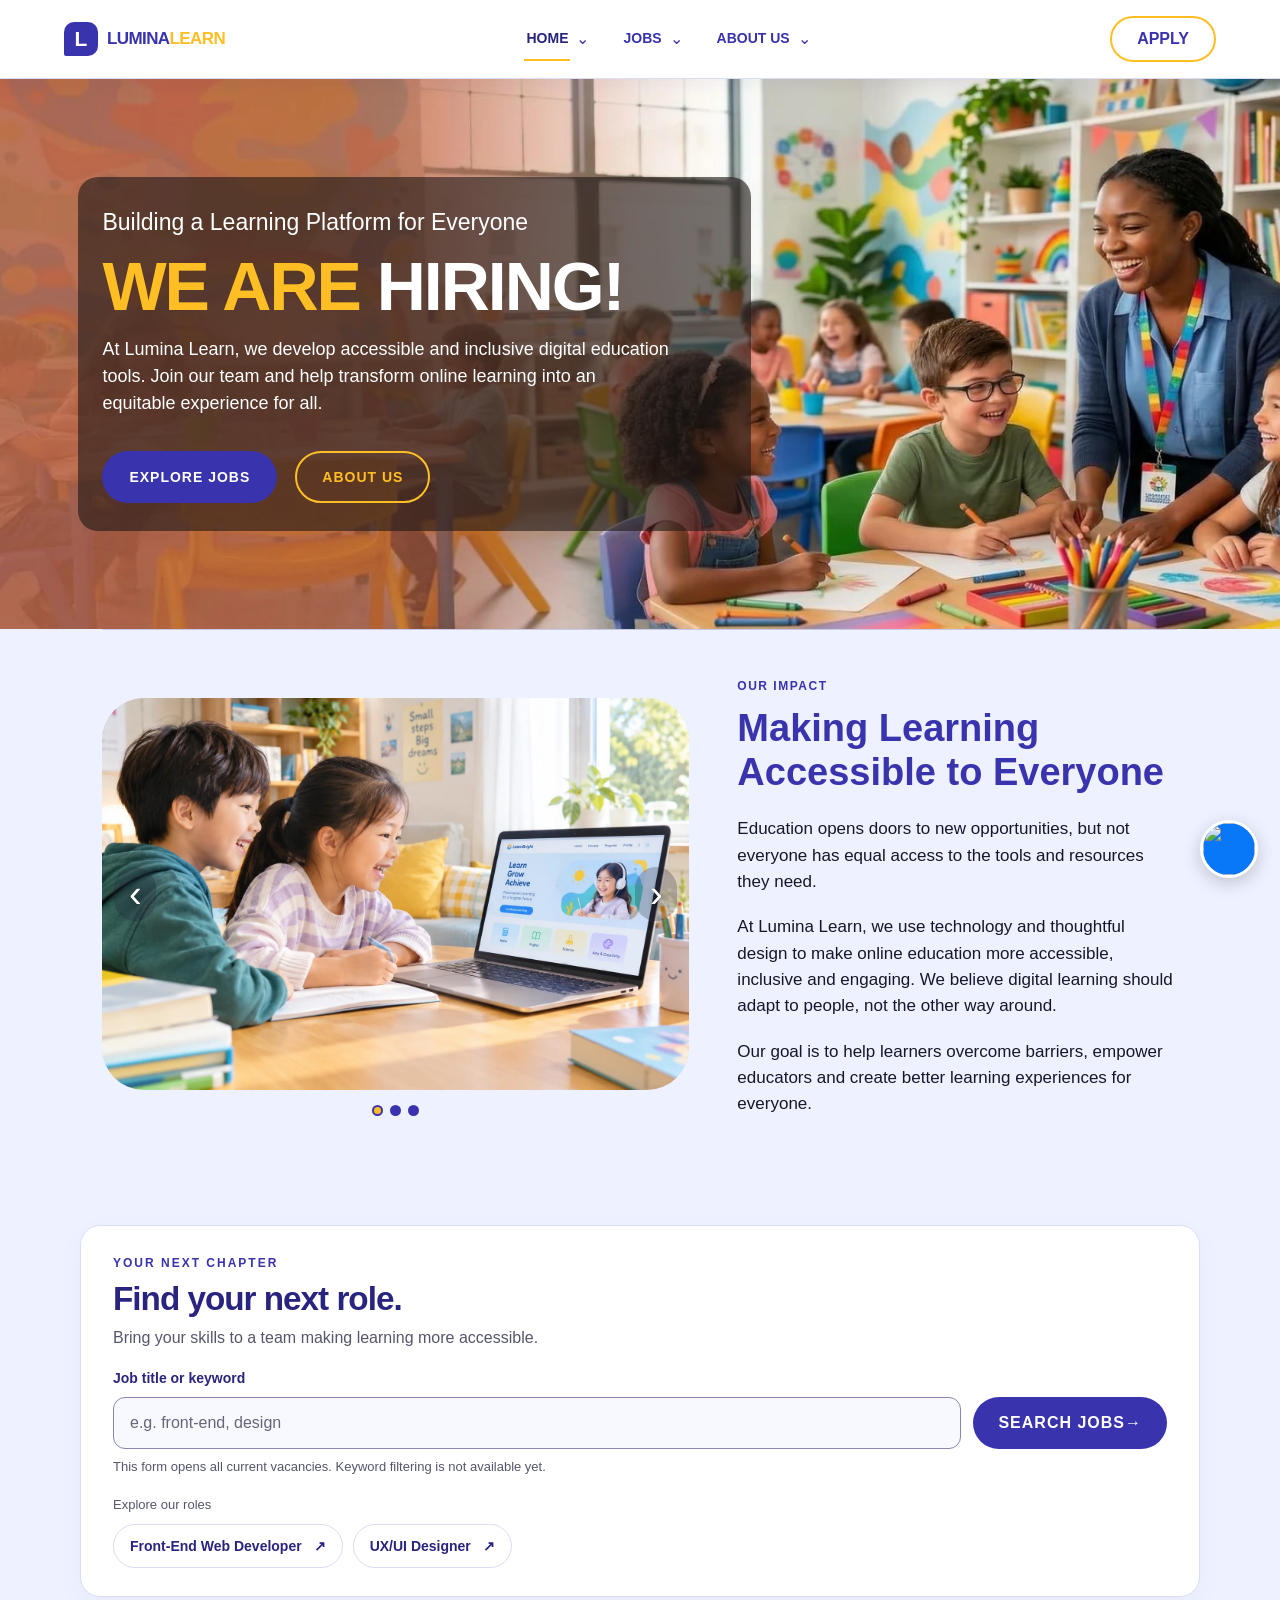
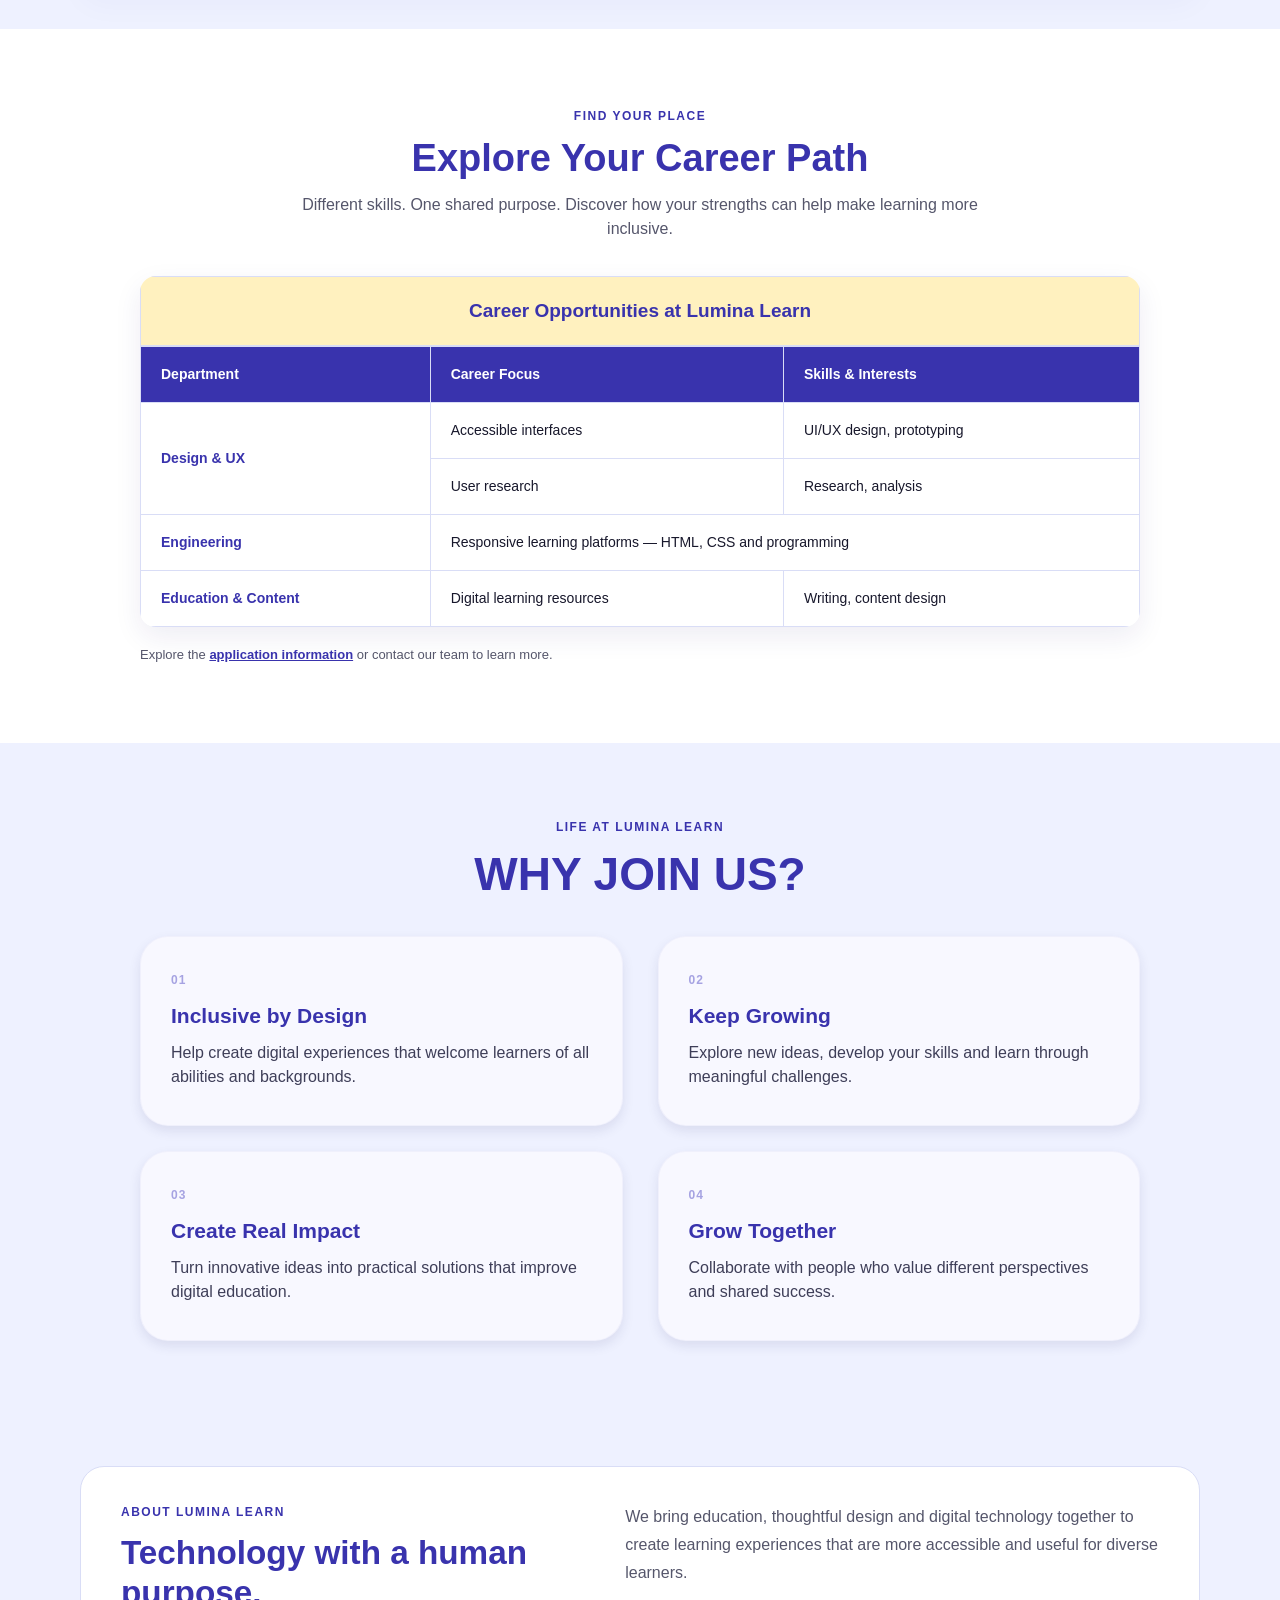
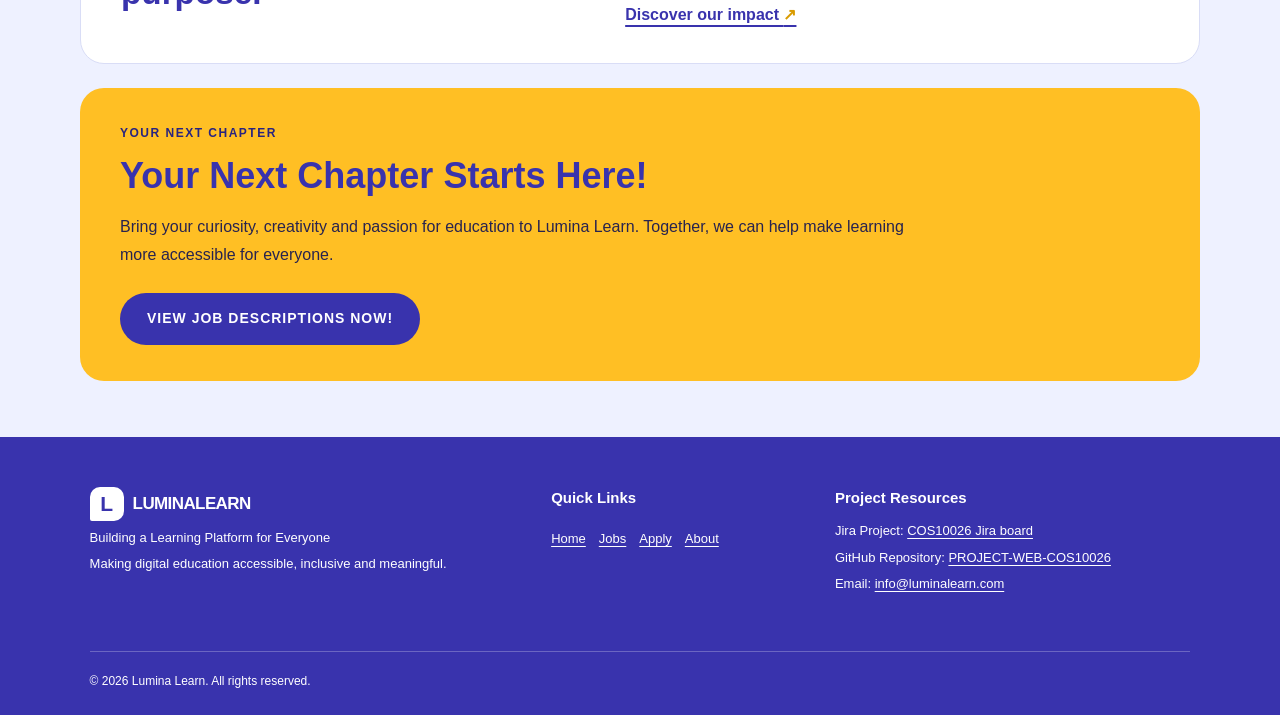
==== index.html @ b319f3cb "Add files via upload" ====
<!DOCTYPE html>
<html lang="en">
<head>
    <meta charset="UTF-8">
    <meta name="viewport" content="width=device-width, initial-scale=1.0">
    <meta name="description" content="Join Lumina Learn and help make digital education accessible to everyone.">
    <title>Lumina Learn | Careers</title>
    <link rel="icon" href="images/favicon.ico" sizes="any">
    <link rel="icon" type="image/svg+xml" href="images/favicon.svg">
    <link rel="stylesheet" href="styles.css">
    <!-- Part 1 embedded CSS: one small, page-specific example.
         Shared layout and component styles remain in the external stylesheet. -->
    <style>
        .home-role-intro .section-kicker { letter-spacing: 2px; }
    </style>
</head>
<body class="home-page">
    <a class="skip-link" href="#home-main">Skip to main content</a>
    <!-- Sticky navigation -->
    <header class="site-header">
        <a class="brand" href="#home" aria-label="Lumina Learn home">
            <span class="brand-mark">L</span>
            <span class="brand-name">LUMINA<span>LEARN</span></span>
        </a>

        <!-- Shared navigation: direct page links with hover/keyboard submenus. -->
        <nav class="main-nav" aria-label="Main navigation">
            <div class="nav-dropdown">
                <a class="nav-link active" href="index.html#home" aria-current="page">Home</a><span class="caret" aria-hidden="true">⌄</span>
                <div class="dropdown-menu" aria-label="Home sections">
                    <a href="index.html#our-impact">Our Impact</a>
                    <a href="index.html#career">Career</a>
                    <a href="index.html#why-join-us">Why Join Us?</a>
                </div>
            </div>
            <div class="nav-dropdown">
                <a class="nav-link" href="jobs.html">Jobs</a><span class="caret" aria-hidden="true">⌄</span>
                <div class="dropdown-menu" aria-label="Jobs sections">
                    <a href="jobs.html#frontend-developer">Web Developer</a>
                    <a href="jobs.html#ux-ui-designer">UX/UI Designer</a>
                </div>
            </div>
            <div class="nav-dropdown">
                <a class="nav-link" href="about.html">About Us</a><span class="caret" aria-hidden="true">⌄</span>
                <div class="dropdown-menu" aria-label="About Us sections">
                    <a href="about.html#our-project">Our Project</a>
                    <a href="about.html#group-info">Get to Know</a>
                    <a href="about.html#team-members">Meet Our Team</a>
                    <a href="about.html#site-footer">Contact Us</a>
                </div>
            </div>
        </nav>

        <div class="header-actions">
            <a class="apply-button" href="apply.html">Apply</a>
            <details class="mobile-menu">
                <summary class="mobile-menu-toggle" aria-label="Navigation menu">
                    <span class="mobile-menu-bars" aria-hidden="true"><span></span><span></span><span></span></span><span class="mobile-menu-label" aria-hidden="true"><span class="menu-label-open">Menu</span><span class="menu-label-close">Close</span></span>
                </summary>
                <nav class="mobile-menu-panel" aria-label="Mobile navigation"><details class="mobile-nav-group"><summary>Home</summary><a href="index.html#home" aria-current="page">Home overview</a><a href="index.html#our-impact">Our mission</a><a href="index.html#career">Career paths</a><a href="index.html#why-join-us">Why join us?</a></details><details class="mobile-nav-group"><summary>Jobs</summary><a href="jobs.html">Jobs overview</a><a href="jobs.html#frontend-developer">Front-End Web Developer</a><a href="jobs.html#ux-ui-designer">UX/UI Designer</a></details><details class="mobile-nav-group"><summary>About Us</summary><a href="about.html">About Us overview</a><a href="about.html#our-project">Our project</a><a href="about.html#group-info">Get to know us</a><a href="about.html#team-members">Meet our team</a><a href="about.html#site-footer">Contact us</a></details><a href="apply.html">Apply</a></nav>
            </details>
        </div>
    </header>

    <main id="home-main" tabindex="-1">
        <!-- Home / hero -->
        <section class="hero section-anchor" id="home">
            <div class="hero-copy">
                <p class="eyebrow">Building a Learning Platform for Everyone</p>
                <h1>WE ARE <span>HIRING!</span></h1>
                <p class="hero-description">
                    At Lumina Learn, we develop accessible and inclusive digital
                    education tools. Join our team and help transform online
                    learning into an equitable experience for all.
                </p>
                <div class="hero-actions">
                    <a class="button button-primary" href="jobs.html">Explore Jobs</a>
                    <a class="button button-secondary" href="about.html">About Us</a>
                </div>
            </div>

        </section>

        <!-- Impact: image slider left, text right -->
        <section class="impact-section section-anchor" id="our-impact" aria-labelledby="impact-title">
            <div class="image-slider" aria-label="Learning at Lumina Learn">
                <!-- CSS-only slider: choose an image using the dots -->
                <input type="radio" name="learning-slide" id="learning-slide-1" aria-label="Show image 1 of 3" checked>
                <input type="radio" name="learning-slide" id="learning-slide-2" aria-label="Show image 2 of 3">
                <input type="radio" name="learning-slide" id="learning-slide-3" aria-label="Show image 3 of 3">

                <div class="slider-window">
                    <div class="slider-track">
                        <!-- Illustrations supplied in the team folder; WebP versions preserve the full composition. -->
                        <img src="images/learning1.webp" alt="Two children using an online learning platform together on a laptop." width="1536" height="1024" decoding="async">
                        <img src="images/learning2.webp" alt="A child learning online, with illustrated features for courses, personalised learning and progress tracking." width="1536" height="1024" decoding="async">
                        <img src="images/learning3.webp" alt="A child celebrating a completed maths exercise, with illustrated learning progress charts." width="1536" height="1024" decoding="async">
                    </div>
                    <div class="slider-arrow arrow-one">
                        <label for="learning-slide-3" aria-label="Previous image">‹</label>
                        <label for="learning-slide-2" aria-label="Next image">›</label>
                    </div>
                    <div class="slider-arrow arrow-two">
                        <label for="learning-slide-1" aria-label="Previous image">‹</label>
                        <label for="learning-slide-3" aria-label="Next image">›</label>
                    </div>
                    <div class="slider-arrow arrow-three">
                        <label for="learning-slide-2" aria-label="Previous image">‹</label>
                        <label for="learning-slide-1" aria-label="Next image">›</label>
                    </div>
                </div>

                <div class="slider-dots" aria-label="Choose slide">
                    <label for="learning-slide-1" aria-label="Show image 1"></label>
                    <label for="learning-slide-2" aria-label="Show image 2"></label>
                    <label for="learning-slide-3" aria-label="Show image 3"></label>
                </div>
            </div>

            <div class="impact-copy">
                <p class="section-kicker">OUR IMPACT</p>
                <h2 id="impact-title">Making Learning Accessible to Everyone</h2>
                <p>
                    Education opens doors to new opportunities, but not everyone
                    has equal access to the tools and resources they need.
                </p>
                <p>
                    At Lumina Learn, we use technology and thoughtful design to
                    make online education more accessible, inclusive and engaging.
                    We believe digital learning should adapt to people, not the
                    other way around.
                </p>
                <p>
                    Our goal is to help learners overcome barriers, empower
                    educators and create better learning experiences for everyone.
                </p>
            </div>
        </section>

        <!-- Part 1 search interface: GET sends keywords to Jobs; filtering requires a later implementation. -->
        <section id="find-role" class="home-role-browser" aria-labelledby="job-search-title">
            <div class="home-role-intro">
                <p class="section-kicker">YOUR NEXT CHAPTER</p>
                <h2 id="job-search-title">Find your next role.</h2>
                <p>Bring your skills to a team making learning more accessible.</p>
            </div>
            <form class="home-search-form" role="search" action="jobs.html#open-roles" method="get" aria-describedby="job-search-note">
                <label for="job-keyword">Job title or keyword</label>
                <div class="home-search-controls">
                    <input type="search" id="job-keyword" name="keywords" placeholder="e.g. front-end, design" maxlength="80">
                    <button class="button button-dark" type="submit">Search jobs <span aria-hidden="true">→</span></button>
                </div>
                <p id="job-search-note">This form opens all current vacancies. Keyword filtering is not available yet.</p>
            </form>
            <div class="home-role-links">
                <span>Explore our roles</span>
                <a href="jobs.html#frontend-developer">Front-End Web Developer <span aria-hidden="true">↗</span></a>
                <a href="jobs.html#ux-ui-designer">UX/UI Designer <span aria-hidden="true">↗</span></a>
            </div>
        </section>

        <!-- Career table with cell merging -->
        <section class="career-section section-anchor" id="career">
            <div class="section-heading">
                <p class="section-kicker">FIND YOUR PLACE</p>
                <h2>Explore Your Career Path</h2>
                <p>
                    Different skills. One shared purpose. Discover how your
                    strengths can help make learning more inclusive.
                </p>
            </div>

            <div class="table-wrap">
                <table class="career-table">
                    <caption class="table-title">Career Opportunities at Lumina Learn</caption>
                    <thead>
                        <tr>
                            <th scope="col">Department</th>
                            <th scope="col">Career Focus</th>
                            <th scope="col">Skills &amp; Interests</th>
                        </tr>
                    </thead>
                    <!-- Design & UX is the header for this two-row group. -->
                    <tbody>
                        <tr>
                            <th scope="rowgroup" rowspan="2" class="department-cell">Design &amp; UX</th>
                            <td>Accessible interfaces</td>
                            <td>UI/UX design, prototyping</td>
                        </tr>
                        <tr>
                            <td>User research</td>
                            <td>Research, analysis</td>
                        </tr>
                    </tbody>
                    <tbody>
                        <tr>
                            <th scope="row" class="department-cell">Engineering</th>
                            <td colspan="2">Responsive learning platforms — HTML, CSS and programming</td>
                        </tr>
                        <tr>
                            <th scope="row" class="department-cell">Education &amp; Content</th>
                            <td>Digital learning resources</td>
                            <td>Writing, content design</td>
                        </tr>
                    </tbody>
                </table>
            </div>
            <p class="table-note">Explore the <a href="#call-to-action">application information</a> or contact our team to learn more.</p>
        </section>

        <!-- Why join us -->
        <section class="why-section section-anchor" id="why-join-us">
            <div class="section-heading">
                <p class="section-kicker">LIFE AT LUMINA LEARN</p>
                <h2>WHY JOIN US?</h2>
            </div>

            <div class="benefit-grid">
                <article class="benefit-card">
                    <span class="benefit-number">01</span>
                    <h3>Inclusive by Design</h3>
                    <p>Help create digital experiences that welcome learners of all abilities and backgrounds.</p>
                </article>
                <article class="benefit-card">
                    <span class="benefit-number">02</span>
                    <h3>Keep Growing</h3>
                    <p>Explore new ideas, develop your skills and learn through meaningful challenges.</p>
                </article>
                <article class="benefit-card">
                    <span class="benefit-number">03</span>
                    <h3>Create Real Impact</h3>
                    <p>Turn innovative ideas into practical solutions that improve digital education.</p>
                </article>
                <article class="benefit-card">
                    <span class="benefit-number">04</span>
                    <h3>Grow Together</h3>
                    <p>Collaborate with people who value different perspectives and shared success.</p>
                </article>
            </div>
        </section>

        <!-- About section on the same homepage -->
        <section class="about-strip section-anchor" id="about-us">
            <div>
                <p class="section-kicker">ABOUT LUMINA LEARN</p>
                <h2>Technology with a human purpose.</h2>
            </div>
            <p>
                We bring education, thoughtful design and digital technology
                together to create learning experiences that are more accessible
                and useful for diverse learners.
            </p>
            <a class="text-link" href="#our-impact">Discover our impact <span>↗</span></a>
        </section>

        <!-- Call to action -->
        <section class="cta-section section-anchor" id="call-to-action">
            <p class="section-kicker">YOUR NEXT CHAPTER</p>
            <h2>Your Next Chapter Starts Here!</h2>
            <p>
                Bring your curiosity, creativity and passion for education to
                Lumina Learn. Together, we can help make learning more accessible
                for everyone.
            </p>
            <a class="button button-dark" href="jobs.html">View Job Descriptions Now!</a>
        </section>
    </main>

    <footer class="site-footer" id="site-footer">
        <div class="footer-brand">
            <a class="brand brand-light" href="#home">
                <span class="brand-mark">L</span>
                <span class="brand-name">LUMINA<span>LEARN</span></span>
            </a>
            <p>Building a Learning Platform for Everyone</p>
            <p>Making digital education accessible, inclusive and meaningful.</p>
        </div>
        <div class="footer-links">
            <h2>Quick Links</h2>
            <a href="#home">Home</a>
            <a href="jobs.html">Jobs</a>
            <a href="apply.html">Apply</a>
            <a href="about.html">About</a>
        </div>
        <div class="footer-resources">
            <h2>Project Resources</h2>
            <p>Jira Project: <a href="https://hyo2108.atlassian.net/jira/software/projects/SCRUM/boards/1" target="_blank" rel="noopener noreferrer">COS10026 Jira board</a></p>
            <p>GitHub Repository: <a href="https://github.com/NguyenHieu-P/PROJECT-WEB-COS10026" target="_blank" rel="noopener noreferrer">PROJECT-WEB-COS10026</a></p>
            <p>Email: <a href="mailto:info@luminalearn.com">info@luminalearn.com</a></p>
        </div>
        <p class="copyright">© 2026 Lumina Learn. All rights reserved.</p>
    </footer>

    <!-- Optional floating Zalo contact button: replace URL and icon file -->
    <a class="zalo-float" href="https://zalo.me/" target="_blank" rel="noopener noreferrer" aria-label="Contact Lumina Learn on Zalo">
        <img src="images/zalo-icon.webp" alt="">
    </a>
</body>
</html>
---- styles.css ----
/* MỤC LỤC CSS — LUMINA LEARN / COS10026 PART 1
   Tìm nhanh bằng Ctrl+F các mã trong ngoặc vuông:
   [CHUNG]  Màu sắc, font nền, header, menu, nút và footer — cả nhóm phối hợp.
   [HOME]   index.html — Lê Thu Phương.
   [JOBS]   jobs.html — Nguyễn Minh Hiếu.
   [ABOUT]  about.html — Bùi Đào Việt Anh.
   [APPLY]  apply.html — Trần Gia Cát Anh.
   [SKIP]   Skip link dùng chung trên bốn trang.

   Cách theo dõi:
   - Sửa phần của trang mình; báo nhóm trước khi sửa phần dùng chung.
   - Mỗi phần có cả quy tắc desktop và @media cho màn hình nhỏ.
   - Giữ thứ tự các quy tắc: một số dòng sau chủ ý bổ sung dòng trước.
   - Sau khi sửa phần chung, kiểm tra lại cả bốn trang.
*/
/* LUMINA LEARN — shared stylesheet, HTML/CSS Part 1.
   Each section includes its own responsive rules.
   Source order within each section is intentional; keep state and
   responsive overrides after the rules they refine. */


/* ======================================================================
   [CHUNG] PHẦN DÙNG CHUNG — CẢ NHÓM PHỐI HỢP
   Gồm biến màu, font cơ bản, header/menu desktop và mobile, nút, footer.
   Chỉnh ở đây có thể ảnh hưởng mọi trang. Kiểm tra cả bốn trang sau khi sửa.
   ====================================================================== */

:root {
    --lavender: #eef1ff;
    --purple: #3933ad;
    --purple-dark: #29247f;
    --yellow: #ffbf24;
    --ink: #17172b;
    --muted: #55566b;
    --white: #ffffff;
    --line: #d9ddf6;
}

* {
    box-sizing: border-box;
}

html {
    scroll-behavior: smooth;
    /* One viewport offset for anchors and focus scrolling; avoid per-target duplication. */
    scroll-padding-top: 92px;
}

body {
    margin: 0;
    color: var(--ink);
    background: var(--lavender);
    font-family: Arial, Helvetica, sans-serif;
    line-height: 1.5;
}

a {
    color: inherit;
}

img {
    max-width: 100%;
}

.site-header {
    position: sticky;
    top: 0;
    z-index: 1000;
    display: flex;
    align-items: center;
    justify-content: space-between;
    gap: 28px;
    padding: 16px 5%;
    border-bottom: 1px solid var(--line);
    box-shadow: 0 4px 18px rgba(38, 36, 104, 0.06);
}

.brand {
    display: inline-flex;
    align-items: center;
    gap: 9px;
    text-decoration: none;
    flex-shrink: 0;
}

.brand-mark {
    display: grid;
    place-items: center;
    width: 34px;
    height: 34px;
    color: white;
    background: var(--purple);
    border-radius: 10px 10px 10px 2px;
    font-weight: 800;
    font-size: 21px;
}

.brand-name {
    color: var(--purple);
    font-weight: 800;
    letter-spacing: -0.6px;
    font-size: 17px;
}

.brand-name span {
    color: var(--yellow);
}

.main-nav {
    display: flex;
    align-items: center;
    gap: clamp(14px, 2.5vw, 38px);
}

.nav-link {
    display: inline-block;
    padding: 10px 2px;
    color: var(--purple);
    text-decoration: none;
    text-transform: uppercase;
    font-size: 14px;
    font-weight: 700;
    border-bottom: 2px solid transparent;
    transition: color 0.2s ease, border-color 0.2s ease;
}

.nav-link:hover,
.nav-link:focus-visible,
.nav-link.active {
    color: var(--purple-dark);
    border-bottom-color: var(--yellow);
}

/* CHUNG: menu theo ban cua Phuong; chu chuyen trang, hover/focus mo muc con. */
.nav-dropdown { position: relative; display: flex; align-items: center; gap: 3px; }
.caret { display: inline-block; margin-left: 3px; color: var(--purple); transition: transform 0.2s ease; }
.nav-dropdown:hover .caret,
.nav-dropdown:focus-within .caret { transform: rotate(180deg); }
.dropdown-menu {
    position: absolute;
    top: 100%;
    left: 50%;
    min-width: 190px;
    padding: 8px;
    background: var(--white);
    border: 1px solid var(--line);
    border-radius: 12px;
    box-shadow: 0 14px 32px rgba(31, 29, 94, 0.15);
    opacity: 0;
    visibility: hidden;
    transform: translate(-50%, 10px);
    transition: opacity 0.2s ease, transform 0.2s ease, visibility 0.2s;
}
.nav-dropdown:hover .dropdown-menu,
.nav-dropdown:focus-within .dropdown-menu { opacity: 1; visibility: visible; transform: translate(-50%, 0); }
.dropdown-menu a {
    display: block;
    min-height: 44px;
    padding: 10px 12px;
    border-radius: 10px;
    color: var(--purple);
    text-decoration: none;
    font-size: 13px;
    transition: background-color 0.2s ease, padding-left 0.2s ease;
}
.dropdown-menu a:hover,
.dropdown-menu a:focus-visible { padding-left: 17px; background: #f0efff; color: var(--purple-dark); }

.header-actions {
    display: flex;
    align-items: center;
    gap: 20px;
    flex-shrink: 0;
}

.apply-button {
    padding: 9px 25px;
    border: 2px solid var(--yellow);
    border-radius: 30px;
    color: var(--purple);
    text-decoration: none;
    text-transform: uppercase;
    font-weight: 700;
    transition: color 0.2s ease, background-color 0.2s ease;
}

.apply-button:hover {
    color: var(--ink);
    background: var(--yellow);
}

.section-kicker {
    margin: 0 0 12px;
    color: var(--purple);
    text-transform: uppercase;
    letter-spacing: 1.5px;
    font-size: 12px;
    font-weight: 800;
}

.button {
    display: inline-flex;
    justify-content: center;
    align-items: center;
    min-height: 52px;
    padding: 13px 25px;
    border: 2px solid transparent;
    border-radius: 32px;
    text-decoration: none;
    text-transform: uppercase;
    letter-spacing: 1px;
    font-size: 14px;
    font-weight: 800;
    transition: transform 0.2s ease, background-color 0.2s ease, color 0.2s ease;
}

.button:hover {
    transform: translateY(-3px);
}

.button-primary {
    color: white;
    background: var(--purple);
}

.button-primary:hover {
    background: var(--purple-dark);
}

.button-secondary {
    color: var(--purple);
    border-color: var(--purple);
    background: transparent;
}

.button-secondary:hover {
    color: white;
    background: var(--purple);
}

.section-heading {
    max-width: 700px;
    margin: 0 auto 35px;
    text-align: center;
}

.section-heading h2 {
    margin: 0 0 22px;
    color: var(--purple);
    font-size: clamp(28px, 3.2vw, 38px);
    line-height: 1.15;
    margin-bottom: 12px;
}

.section-heading > p:last-child {
    margin: 0;
    color: var(--muted);
}

.text-link {
    color: var(--purple);
    font-weight: 800;
    text-decoration-thickness: 2px;
    text-underline-offset: 5px;
    white-space: nowrap;
}

.text-link span {
    color: #d99b00;
}

.button-dark {
    color: white;
    background: var(--purple);
}

.button-dark:hover {
    background: var(--purple-dark);
}

.site-footer {
    display: grid;
    grid-template-columns: 1.2fr 0.7fr 1fr;
    gap: 35px;
    padding: 50px 7% 25px;
    color: white;
    background: var(--purple);
}

.brand-light .brand-mark {
    color: var(--purple);
    background: white;
}

.brand-light .brand-name,
.brand-light .brand-name span {
    color: white;
}

.footer-brand p {
    margin: 7px 0;
    font-size: 13px;
}

.site-footer h2 {
    margin: 0 0 12px;
    font-size: 15px;
}

.footer-links {
    display: flex;
    flex-wrap: wrap;
    align-content: start;
    gap: 8px 13px;
}

.footer-links h2 {
    width: 100%;
}

.site-footer a:not(.brand) {
    color: white;
    text-underline-offset: 3px;
}

.footer-links a {
    font-size: 13px;
}

.footer-resources p {
    margin: 7px 0;
    font-size: 13px;
    overflow-wrap: anywhere;
}

.copyright {
    grid-column: 1 / -1;
    margin: 15px 0 0;
    padding-top: 20px;
    border-top: 1px solid rgba(255, 255, 255, 0.25);
    font-size: 12px;
}

/* CHUNG: focus tim tren nen sang; bao gom form va vung bang co tabindex.
   Ngoai le nen toi duoc xac dinh theo vi tri, khong theo mau cua nut. */
a:focus-visible,
button:focus-visible,
input:focus-visible,
select:focus-visible,
textarea:focus-visible,
summary:focus-visible,
[tabindex]:not([tabindex="-1"]):focus-visible {
    outline: 3px solid var(--purple-dark);
    outline-offset: 3px;
}

.site-footer a:focus-visible,
.home-page .hero a:focus-visible {
    outline-color: var(--yellow);
    box-shadow: 0 0 0 6px var(--purple-dark);
}

@media (max-width: 950px) {

    .site-header {
        gap: 14px;
        padding-inline: 4%;
    }

    .main-nav {
        gap: 14px;
    }

    .brand-name {
        font-size: 14px;
    }

    .apply-button {
        padding: 8px 16px;
    }

}

@media (max-width: 700px) {

.nav-link {
        font-size: 12px;
    }

    .header-actions {
        margin-left: auto;
        gap: 10px;
    }

    .apply-button {
        padding: 7px 13px;
        font-size: 12px;
    }

    .site-footer {
        grid-template-columns: 1fr;
        gap: 28px;
        padding: 40px 7% 22px;
    }

    .copyright {
        grid-column: auto;
    }

}

@media (prefers-reduced-motion: reduce) {

    html {
        scroll-behavior: auto;
    }

    *,
    *::before,
    *::after {
        transition-duration: 0.01ms !important;
        animation-duration: 0.01ms !important;
    }

}

.mobile-menu {
    display: none;
    position: relative;
}

.mobile-menu-toggle {
    display: flex;
    align-items: center;
    justify-content: center;
    border: 1px solid var(--line);
    border-radius: 12px;
    background: white;
    cursor: pointer;
    list-style: none;
}

.mobile-menu-toggle::-webkit-details-marker {
    display: none;
}

.mobile-menu-toggle:focus-visible {
    outline: 3px solid var(--purple-dark);
    outline-offset: 3px;
}

.mobile-menu-bars {
    display: flex;
    flex-direction: column;
    gap: 5px;
}

.mobile-menu-bars > span {
    width: 22px;
    height: 2px;
    background: var(--purple);
}

.mobile-menu[open] .mobile-menu-toggle {
    background: var(--lavender);
    border-color: var(--purple);
}

.mobile-menu-panel {
    position: absolute;
    top: calc(100% + 10px);
    right: 0;
    z-index: 1100;
    width: min(290px, calc(100vw - 32px));
    padding: 10px;
    max-height: calc(100dvh - 110px);
    overflow-y: auto;
    border: 1px solid var(--line);
    border-radius: 16px;
    background: white;
    box-shadow: 0 12px 30px rgba(31,29,94,.18);
}

/* CHUNG: cac nhom menu thu gon tren dien thoai, mo bang Enter/Space. */
.mobile-nav-group summary {
    padding: 12px 14px;
    min-height: 44px;
    color: var(--purple-dark);
    font-weight: 700;
    cursor: pointer;
    border-radius: 8px;
}

.mobile-nav-group[open] summary {
    background: var(--lavender);
}

.mobile-nav-group summary:focus-visible {
    outline: 3px solid var(--purple-dark);
    outline-offset: -3px;
}

.mobile-nav-group a {
    margin-left: 12px;
    font-size: 13px;
    font-weight: 400;
}

.mobile-menu-panel a {
    display: block;
    padding: 12px 14px;
    min-height: 44px;
    border-radius: 8px;
    color: var(--purple-dark);
    font-weight: 700;
    text-decoration: none;
}

.mobile-menu-panel a:hover,
.mobile-menu-panel a[aria-current="page"] {
    background: var(--lavender);
}

.mobile-menu-panel a:focus-visible {
    outline: 3px solid var(--purple-dark);
    outline-offset: -3px;
}

/* CHUNG: tablet va thiet bi khong hover dung menu bam, ke ca man hinh rong. */
@media (max-width: 1024px), (hover: none) {
    .site-header .main-nav { display: none; }
    .site-header .mobile-menu { display: block; }
}


@media (max-width: 700px) {

    .site-header {
        flex-wrap: nowrap;
        gap: 8px;
        padding: 12px 4%;
    }

    .site-header .brand-mark {
        width: 28px;
        height: 28px;
        font-size: 18px;
    }

    .site-header .brand {
        gap: 6px;
    }

    .site-header .brand-name {
        font-size: 12px;
    }

    .site-header .header-actions {
        gap: 8px;
        margin-left: auto;
    }

    .site-header .apply-button {
        padding: 8px 12px;
        font-size: 12px;
    }

}

.mobile-menu-toggle {
    flex-direction: column;
    gap: 4px;
    width: 48px;
    height: 48px;
    color: var(--purple-dark);
}

.mobile-menu-label {
    font-size: 10px;
    line-height: 1;
    font-weight: 700;
}

.menu-label-close,
.mobile-menu[open] .menu-label-open {
    display: none;
}

.mobile-menu[open] .menu-label-close {
    display: inline;
}

.mobile-menu-bars {
    position: relative;
    width: 22px;
    height: 14px;
}

.mobile-menu-bars > span {
    position: absolute;
    left: 0;
}

.mobile-menu-bars > span:nth-child(1) {
    top: 0;
}

.mobile-menu-bars > span:nth-child(2) {
    top: 6px;
}

.mobile-menu-bars > span:nth-child(3) {
    top: 12px;
}

.mobile-menu[open] .mobile-menu-bars > span:nth-child(1) {
    top: 6px;
    transform: rotate(45deg);
}

.mobile-menu[open] .mobile-menu-bars > span:nth-child(2) {
    opacity: 0;
}

.mobile-menu[open] .mobile-menu-bars > span:nth-child(3) {
    top: 6px;
    transform: rotate(-45deg);
}

.site-header {
    background: #ffffff;
}


/* ======================================================================
   [HOME] TRANG CHỦ — index.html — LÊ THU PHƯƠNG
   Gồm hero tuyển dụng, hình trang trí, slider Our Impact, search,
   bảng Career, Why Join Us và hai thẻ giới thiệu/lời mời cuối trang.
   Quy tắc .home-page chỉ dành cho Home; giữ focus radio của slider.
   ====================================================================== */

.hero {
    min-height: 550px;
    display: grid;
    grid-template-columns: 1.2fr 0.8fr;
    align-items: center;
    gap: 35px;
    padding: 80px 8%;
    overflow: hidden;
    background: var(--lavender) url("images/hero-classroom.webp") center / cover no-repeat;
}

.hero-copy {
    position: relative;
    isolation: isolate;
    max-width: 690px;
}

/* HOME: nen toi chi nam sau noi dung, giu anh ben phai sang. */
.hero-copy::before {
    content: "";
    position: absolute;
    inset: -28px -24px;
    z-index: -1;
    border-radius: 20px;
    background: rgba(34, 27, 25, 0.62);
}


.eyebrow {
    margin: 0 0 12px;
    color: var(--white);
    text-transform: none;
    letter-spacing: 0;
    font-size: clamp(17px, 2vw, 23px);
    font-weight: 400;
}

.hero h1 {
    margin: 10px 0 14px;
    color: var(--yellow);
    font-size: clamp(42px, 6vw, 68px);
    line-height: 1.05;
    letter-spacing: -2px;
}

.hero h1 span {
    color: var(--white);
}

.hero-description {
    max-width: 570px;
    margin: 0;
    font-size: 18px;
    color: var(--white);
}

.hero-actions {
    display: flex;
    flex-wrap: wrap;
    gap: 18px;
    margin-top: 34px;
}

.impact-section {
    display: grid;
    grid-template-columns: minmax(0, 1.2fr) minmax(0, 0.9fr);
    align-items: center;
    gap: clamp(28px, 4vw, 48px);
    padding: 60px 5%;
    background: var(--lavender);
}

.image-slider {
    min-width: 0;
}

.image-slider input {
    /* Keep the invisible focus target inside the viewport so activating
       an arrow/dot cannot scroll the document back to the slider's top.
       Inputs remain keyboard-accessible; visible focus is shown on dots. */
    position: fixed;
    top: 50%;
    left: 50%;
    width: 1px;
    height: 1px;
    margin: 0;
    opacity: 0;
    pointer-events: none;
}

.slider-window {
    position: relative;
    overflow: hidden;
    border-radius: 42px;
    background: #dfe3f5;
}

.slider-track {
    display: flex;
    width: 300%;
    transition: transform 0.55s ease;
}

.slider-track img {
    display: block;
    flex: 0 0 33.333333%;
    width: 33.333333%;
    height: auto;
    aspect-ratio: 3 / 2;
    object-fit: cover;
}

#learning-slide-1:checked ~ .slider-window .slider-track {
    transform: translateX(0);
}

#learning-slide-2:checked ~ .slider-window .slider-track {
    transform: translateX(-33.333333%);
}

#learning-slide-3:checked ~ .slider-window .slider-track {
    transform: translateX(-66.666667%);
}

.slider-arrow {
    position: absolute;
    inset: 0;
    display: flex;
    align-items: center;
    justify-content: space-between;
    padding: 0 12px;
    pointer-events: none;
}

.slider-arrow label {
    display: none;
    width: 42px;
    height: 54px;
    align-items: center;
    justify-content: center;
    color: white;
    background: rgba(30, 30, 50, 0.25);
    border-radius: 25px;
    font-size: 38px;
    line-height: 1;
    cursor: pointer;
    pointer-events: auto;
    text-shadow: 0 2px 6px rgba(0, 0, 0, 0.3);
    transition: background-color 0.2s ease;
}

.slider-arrow label:hover {
    background: rgba(57, 51, 173, 0.8);
}

#learning-slide-1:checked ~ .slider-window .arrow-one label,
#learning-slide-2:checked ~ .slider-window .arrow-two label,
#learning-slide-3:checked ~ .slider-window .arrow-three label {
    display: flex;
}

.slider-dots {
    display: flex;
    justify-content: center;
    gap: 7px;
    padding-top: 15px;
}

.slider-dots label {
    width: 11px;
    height: 11px;
    display: block;
    border: 2px solid var(--purple);
    border-radius: 50%;
    background: var(--purple);
    cursor: pointer;
    transition: background-color 0.2s ease, transform 0.2s ease;
}

.slider-dots label:hover {
    transform: scale(1.15);
}

#learning-slide-1:checked ~ .slider-dots label[for="learning-slide-1"],
#learning-slide-2:checked ~ .slider-dots label[for="learning-slide-2"],
#learning-slide-3:checked ~ .slider-dots label[for="learning-slide-3"] {
    background: var(--yellow);
}

.impact-copy h2 {
    margin: 0 0 22px;
    color: var(--purple);
    font-size: clamp(28px, 3.2vw, 38px);
    line-height: 1.15;
}

.impact-copy p:not(.section-kicker) {
    margin: 0 0 19px;
    font-size: 17px;
    line-height: 1.55;
}

.career-section {
    padding: 78px 8%;
    background: white;
}

.table-wrap {
    max-width: 1000px;
    margin: 0 auto;
    overflow-x: auto;
    border-radius: 16px;
    box-shadow: 0 10px 28px rgba(35, 31, 110, 0.08);
}

.career-table {
    width: 100%;
    border-collapse: collapse;
    background: white;
    text-align: left;
}

.career-table th {
    padding: 17px 20px;
    border: 1px solid var(--line);
}

.career-table thead th {
    color: white;
    background: var(--purple);
    font-size: 14px;
}

.career-table .table-title {
    font-weight: 700;
    border: 1px solid var(--line);
    padding: 20px;
    color: var(--purple);
    background: #fff1bf;
    text-align: center;
    font-size: 19px;
}

.career-table td {
    padding: 17px 20px;
    border: 1px solid var(--line);
    font-size: 14px;
}

.career-table tr:hover td {
    background: #f7f7ff;
}

.career-table .department-cell {
    background: #ffffff;
    font-size: 14px;
    text-align: left;
    color: var(--purple);
    font-weight: 800;
}

.table-note {
    max-width: 1000px;
    margin: 18px auto 0;
    color: var(--muted);
    font-size: 13px;
}

.table-note a {
    color: var(--purple);
    font-weight: 700;
}

.why-section {
    padding: 75px 8% 85px;
    background: var(--lavender);
}

.why-section .section-heading h2 {
    font-size: clamp(34px, 4vw, 46px);
}

.benefit-grid {
    display: grid;
    grid-template-columns: repeat(2, minmax(0, 1fr));
    gap: 25px 35px;
    max-width: 1000px;
    margin: 0 auto;
}

.benefit-card {
    position: relative;
    min-height: 190px;
    padding: 30px;
    overflow: hidden;
    border: 1px solid rgba(57, 51, 173, 0.04);
    border-radius: 28px;
    background: #f8f8ff;
    box-shadow: 0 5px 12px rgba(40, 37, 100, 0.10);
    transition: transform 0.25s ease, box-shadow 0.25s ease;
}

.benefit-card:hover {
    transform: translateY(-5px);
    box-shadow: 0 12px 25px rgba(40, 37, 100, 0.14);
}

.benefit-number {
    color: #a6a3e2;
    font-size: 12px;
    font-weight: 800;
    letter-spacing: 1px;
}

.benefit-card h3 {
    margin: 9px 0 10px;
    color: var(--purple);
    font-size: 21px;
}

.benefit-card p {
    margin: 0;
    color: #3e3e58;
    font-size: 16px;
}

.about-strip {
    display: grid;
    grid-template-columns: 1fr 1.2fr auto;
    align-items: center;
    gap: 30px;
    padding: 55px 8%;
    background: white;
}

.about-strip h2 {
    color: var(--purple);
    line-height: 1.15;
    margin: 0;
    font-size: clamp(25px, 3vw, 34px);
}

.about-strip > p {
    margin: 0;
    color: var(--muted);
}

.cta-section {
    margin: 0 5% 45px;
    padding: 35px clamp(25px, 4vw, 45px);
    border-radius: 30px;
    background: var(--yellow);
}

.cta-section .section-kicker {
    color: var(--purple-dark);
}

.cta-section h2 {
    margin: 0 0 22px;
    color: var(--purple);
    line-height: 1.15;
    margin-bottom: 12px;
    font-size: clamp(30px, 4vw, 40px);
}

.cta-section p:not(.section-kicker) {
    max-width: 900px;
    margin: 0 0 24px;
    color: #28234f;
    font-size: 17px;
}

.zalo-float {
    position: fixed;
    right: 22px;
    bottom: 22px;
    z-index: 1100;
    display: grid;
    place-items: center;
    width: 58px;
    height: 58px;
    overflow: hidden;
    border: 3px solid white;
    border-radius: 50%;
    background: #0878f9;
    box-shadow: 0 5px 18px rgba(0, 0, 0, 0.2);
    transition: transform 0.2s ease;
}

.zalo-float:hover {
    transform: scale(1.08);
}

.zalo-float img {
    width: 100%;
    height: 100%;
    object-fit: contain;
}

@media (max-width: 950px) {

    .impact-section {
        grid-template-columns: 1fr 0.9fr;
    }

    .about-strip {
        grid-template-columns: 1fr 1fr;
    }

    .about-strip .text-link {
        grid-column: 1 / -1;
    }

}

@media (max-width: 700px) {

    .hero {
        grid-template-columns: 1fr;
        padding: 55px 7%;
    }

    .impact-section {
        grid-template-columns: 1fr;
        padding: 45px 5%;
    }

    .slider-track img {
        aspect-ratio: 3 / 2;
    }

    .impact-copy h2 {
        margin-top: 0;
    }

    .career-section,
    .why-section {
        padding: 55px 5%;
    }

    .benefit-grid {
        grid-template-columns: 1fr;
        gap: 18px;
    }

    .benefit-card {
        min-height: auto;
    }

    .about-strip {
        grid-template-columns: 1fr;
        padding: 45px 7%;
    }

    .about-strip .text-link {
        grid-column: auto;
    }

    .cta-section {
        margin: 0 4% 30px;
        padding: 30px 25px;
    }

}

/* HOME: Part 1 search interface and direct role links. */
.home-role-browser {
    display: grid;
    grid-template-columns: minmax(0, 1fr);
    align-items: center;
    gap: 18px 32px;
    max-width: 1120px;
    margin: 32px auto;
    padding: 28px 32px;
    border: 1px solid #d9ddf6;
    border-radius: 20px;
    background: #ffffff;
    box-shadow: 0 8px 30px #29247f08;
}
.home-role-intro { grid-column: 1 / -1; }
.home-role-intro .section-kicker { color: #3933ad; margin: 0 0 8px; font-weight: 800; }
.home-role-intro h2 {
    margin: 0 0 8px;
    color: #29247f;
    font-size: clamp(28px, 2.6vw, 34px);
    line-height: 1.15;
    letter-spacing: -1px;
}
.home-role-intro > p:last-child { margin: 0; color: #55566b; font-size: 16px; }
.home-role-links { display: flex; align-items: center; flex-wrap: wrap; gap: 10px; }
.home-role-links > span { flex-basis: 100%; color: #55566b; font-size: 13px; }
.home-role-links a {
    display: inline-flex;
    align-items: center;
    justify-content: space-between;
    gap: 12px;
    min-height: 44px;
    padding: 10px 16px;
    border: 1px solid #d9ddf6;
    border-radius: 999px;
    color: #29247f;
    font-size: 14px;
    font-weight: 700;
    text-decoration: none;
}
.home-role-links a:hover { background: #eef1ff; border-color: #3933ad; }
@media (max-width: 1180px) {
    .home-role-browser { margin: 32px 5%; }
}
@media (max-width: 700px) {
    .home-role-browser { grid-template-columns: minmax(0, 1fr); margin: 28px 5%; padding: 22px 20px; }
    .home-role-links { align-items: stretch; flex-direction: column; }
    .home-role-links a { max-width: 100%; }
}
.home-search-form label { display: block; margin-bottom: 8px; color: #29247f; font-size: 14px; font-weight: 700; }
.home-search-controls { display: flex; gap: 12px; }
.home-search-controls input {
    flex: 1; min-width: 0; min-height: 50px; padding: 12px 16px;
    border: 1px solid #8986b5; border-radius: 12px; background: #f8f9ff;
    color: #17172b; font: inherit;
}
.home-search-controls input::placeholder { color: #666579; }
.home-search-controls button { border: 0; cursor: pointer; font: inherit; font-weight: 700; white-space: nowrap; }
#job-search-note { margin: 8px 0 0; color: #55566b; font-size: 13px; line-height: 1.5; }
@media (max-width: 700px) {
    .home-search-controls { flex-direction: column; }
    .home-search-controls button { min-height: 50px; }
}
#learning-slide-1:focus-visible ~ .slider-dots label[for="learning-slide-1"],
#learning-slide-2:focus-visible ~ .slider-dots label[for="learning-slide-2"],
#learning-slide-3:focus-visible ~ .slider-dots label[for="learning-slide-3"] {
    outline: 3px solid #29247f;
    outline-offset: 4px;
    box-shadow: 0 0 0 3px #ffffff;
}

.home-page .hero {
    min-height: 550px;
    padding: 80px 8%;
}

/* HOME: nut va lien ket tren nen anh lop hoc. */
.home-page .hero .button-secondary {
    color: var(--yellow);
    border-color: var(--yellow);
    background: transparent;
}

.home-page .hero .button-secondary:hover {
    color: var(--purple);
    background: var(--white);
}

.home-page .impact-section {
    position: relative;
    padding: 48px 8% 56px;
}

.home-page .impact-section::before {
    content: "";
    position: absolute;
    top: 0;
    left: 50%;
    transform: translateX(-50%);
    width: min(1120px, 84%);
    height: 1px;
    background: #c9c8e7;
}

@media (max-width: 700px) {

    .home-page .hero {
        padding: 55px 7%;
    }

    .home-page .hero-actions {
        gap: 12px;
        margin-top: 26px;
    }

    .home-page .impact-section {
        padding: 36px 7% 44px;
    }

    .home-page .impact-section::before {
        width: 86%;
    }

}

.home-page .about-strip {
    width: calc(100% - 12%);
    max-width: 1120px;
    padding: 36px 40px;
    border-radius: 24px;
    margin: 40px auto 24px;
    grid-template-columns: 1fr 1.15fr;
    gap: 16px 40px;
    align-items: start;
    border: 1px solid var(--line);
}

.home-page .about-strip > div {
    grid-row: 1 / span 2;
}

.home-page .about-strip h2 {
    max-width: 440px;
    font-size: clamp(26px, 2.6vw, 34px);
    line-height: 1.2;
}

.home-page .about-strip > p {
    line-height: 1.75;
}

.home-page .about-strip .text-link {
    grid-column: 2;
    justify-self: start;
    white-space: normal;
}

.home-page .cta-section {
    width: calc(100% - 12%);
    max-width: 1120px;
    padding: 36px 40px;
    border-radius: 24px;
    margin: 0 auto 56px;
}

.home-page .cta-section h2 {
    margin: 0 0 16px;
    font-size: clamp(28px, 3vw, 36px);
    line-height: 1.2;
}

.home-page .cta-section p:not(.section-kicker) {
    max-width: 800px;
    font-size: 16px;
    line-height: 1.75;
}

@media (max-width: 700px) {

    .home-page .about-strip {
        width: 88%;
        padding: 28px 24px;
        border-radius: 20px;
        grid-template-columns: minmax(0, 1fr);
        margin-top: 28px;
        gap: 16px;
    }

    .home-page .about-strip > div {
        grid-row: auto;
    }

    .home-page .about-strip .text-link {
        grid-column: 1;
    }

    .home-page .cta-section {
        width: 88%;
        padding: 28px 24px;
        border-radius: 20px;
        margin-bottom: 40px;
    }

    .home-page .cta-section .button {
        max-width: 100%;
        white-space: normal;
        text-align: center;
    }

}


/* ======================================================================
   [JOBS] TRANG VIỆC LÀM — jobs.html — NGUYỄN MINH HIẾU
   Gồm hero, danh sách hai việc, lương, yêu cầu và sidebar.
   Selector bắt đầu bằng .jobs-page. Sidebar desktop float right, rộng 25%.
   @media chuyển sidebar về toàn chiều rộng trên màn hình nhỏ.
   ====================================================================== */

.jobs-page .jobs-visually-hidden {
    position: absolute;
    width: 1px;
    height: 1px;
    padding: 0;
    overflow: hidden;
    clip-path: inset(50%);
    white-space: nowrap;
}


.jobs-page .jobs-hero {
    display: grid;
    grid-template-columns: minmax(0, 1.3fr) minmax(0, 0.7fr);
    align-items: center;
    gap: 50px;
    padding: 70px 8%;
    overflow: hidden;
}

.jobs-page .jobs-hero h1 {
    margin: 0 0 24px;
    color: var(--purple);
    font-size: clamp(36px, 4.5vw, 62px);
    line-height: 1.08;
    letter-spacing: -2px;
}

.jobs-page .jobs-hero h1 span {
    color: var(--purple-dark);
    text-decoration: underline;
    text-decoration-color: var(--yellow);
    text-decoration-thickness: 5px;
    text-underline-offset: 7px;
}

.jobs-page .jobs-hero-copy > p:not(.section-kicker) {
    max-width: 610px;
    margin: 0 0 28px;
    color: var(--muted);
    font-size: 18px;
}

.jobs-page .jobs-hero .button {
    gap: 16px;
}

.jobs-page .jobs-hero-art {
    position: relative;
    display: grid;
    place-items: center;
    min-height: 310px;
}

.jobs-page .jobs-art-sun {
    position: absolute;
    top: 0;
    right: 0;
    width: 180px;
    height: 180px;
    border-radius: 50%;
    background: var(--yellow);
}

.jobs-page .jobs-art-ring {
    position: absolute;
    width: 100%;
    height: 220px;
    border: 2px solid #b8b5e6;
    border-radius: 50%;
    transform: rotate(-28deg);
}

.jobs-page .jobs-art-card {
    position: relative;
    width: 265px;
    padding: 25px;
    border: 1px solid var(--line);
    border-radius: 25px;
    background: white;
    box-shadow: 14px 14px 0 var(--purple);
    transform: rotate(-5deg);
}

.jobs-page .jobs-art-symbol {
    display: grid;
    place-items: center;
    width: 38px;
    height: 38px;
    margin-bottom: 16px;
    border-radius: 10px 10px 10px 2px;
    color: white;
    background: var(--purple);
    font-weight: 800;
    font-size: 24px;
}

.jobs-page .jobs-art-card strong {
    display: block;
    margin-bottom: 20px;
    color: var(--purple);
    font-size: 23px;
    line-height: 1.2;
}

.jobs-page .jobs-art-line {
    display: block;
    height: 7px;
    margin-bottom: 8px;
    border-radius: 4px;
    background: var(--lavender);
}

.jobs-page .jobs-art-line-short {
    width: 65%;
}

.jobs-page .jobs-art-tag {
    display: inline-block;
    margin-top: 12px;
    padding: 6px 10px;
    border-radius: 20px;
    color: var(--purple-dark);
    background: #fff1bf;
    font-size: 11px;
    font-weight: 700;
}

.jobs-page .jobs-content {
    padding: 55px 6% 65px;
    background: #f8f8ff;
}

.jobs-page .jobs-heading {
    display: flex;
    align-items: center;
    justify-content: space-between;
    gap: 20px;
    max-width: 1220px;
    margin: 0 auto 30px;
}

.jobs-page .jobs-heading h2 {
    margin: 0;
    color: var(--purple);
    font-size: clamp(27px, 3vw, 36px);
    line-height: 1.2;
}

.jobs-page .jobs-count {
    flex-shrink: 0;
    padding: 8px 15px;
    border: 1px solid var(--line);
    border-radius: 22px;
    color: var(--purple);
    background: white;
    font-size: 13px;
}

.jobs-page .jobs-layout {
    display: flow-root;
    max-width: 1220px;
    margin: 0 auto;
}

.jobs-page .jobs-aside {
    float: right;
    width: 25%;
    margin: 0 0 25px 3%;
    padding: 24px;
    border: 1px solid var(--line);
    border-top: 5px solid var(--yellow);
    border-radius: 20px;
    background: white;
}

.jobs-page .jobs-aside h2 {
    margin: 0 0 20px;
    color: var(--purple);
    font-size: 24px;
    line-height: 1.2;
}

.jobs-page .jobs-benefits {
    padding: 0;
    margin: 0;
    list-style: none;
}

.jobs-page .jobs-benefits li {
    margin-bottom: 20px;
}

.jobs-page .jobs-benefits strong {
    display: block;
    margin-bottom: 4px;
    color: var(--purple-dark);
}

.jobs-page .jobs-benefits span {
    color: var(--muted);
    font-size: 14px;
}

.jobs-page .jobs-aside-note {
    margin-top: 24px;
    padding-top: 20px;
    border-top: 1px solid var(--line);
}

.jobs-page .jobs-aside-note h3 {
    margin: 0 0 12px;
    color: var(--purple);
    font-size: 18px;
}

.jobs-page .jobs-aside-note p {
    color: var(--muted);
    font-size: 14px;
}

.jobs-page .jobs-aside-note ol {
    color: var(--muted);
    font-size: 14px;
    padding-left: 20px;
}

.jobs-page .jobs-aside-note li {
    margin-bottom: 9px;
}

/* JOBS: huong dan ung tuyen nam duoi danh sach, khong lam sidebar keo dai. */
.jobs-page .jobs-application-steps {
    max-width: 1220px;
    margin: 32px auto 0;
    padding: 28px;
    border: 1px solid var(--line);
    border-radius: 20px;
    background: var(--white);
}
.jobs-page .jobs-application-steps h2 {
    margin: 0 0 22px;
    color: var(--purple-dark);
    font-size: 28px;
    line-height: 1.2;
}
.jobs-page .jobs-apply-steps {
    display: grid;
    grid-template-columns: repeat(3, minmax(0, 1fr));
    gap: 20px;
    margin: 0;
    padding: 0;
    list-style: none;
}
.jobs-page .jobs-apply-steps > li {
    display: grid;
    grid-template-columns: 36px minmax(0, 1fr);
    align-content: start;
    gap: 12px;
    padding: 18px;
    border-radius: 12px;
    background: #f8f9ff;
}
.jobs-page .jobs-step-number {
    display: grid;
    place-items: center;
    width: 36px;
    height: 36px;
    border-radius: 50%;
    background: #fff0bd;
    color: var(--purple-dark);
    font-size: 13px;
    font-weight: 800;
}
.jobs-page .jobs-apply-steps h3 {
    margin: 6px 0 8px;
    color: var(--purple-dark);
    font-size: 16px;
    line-height: 1.35;
}
.jobs-page .jobs-apply-steps p {
    margin: 0;
    color: var(--muted);
    font-size: 14px;
    line-height: 1.6;
}
.jobs-page .jobs-steps-footer {
    display: flex;
    align-items: center;
    justify-content: space-between;
    flex-wrap: wrap;
    gap: 16px;
    margin-top: 22px;
    padding-top: 18px;
    border-top: 1px solid var(--line);
}
.jobs-page .jobs-steps-note {
    margin: 0;
    color: var(--muted);
    font-size: 13px;
}
.jobs-page .jobs-steps-footer .text-link {
    white-space: normal;
    font-size: 14px;
}
@media (max-width: 800px) {
    .jobs-page .jobs-apply-steps { grid-template-columns: 1fr; }
    .jobs-page .jobs-application-steps { padding: 22px; }
}

.jobs-page .jobs-aside-note a {
    color: var(--purple);
    font-size: 13px;
    overflow-wrap: anywhere;
}

.jobs-page .jobs-aside-note .text-link {
    white-space: normal;
}

.jobs-page .jobs-list {
    width: 72%;
}

/* JOBS: hai the tom tat de so sanh nhanh truoc khi doc mo ta day du. */
.jobs-page .jobs-overview {
    display: grid;
    grid-template-columns: minmax(0, 1fr);
    gap: 24px;
    align-items: start;
    margin: 0;
}

.jobs-page .jobs-overview-card {
    min-width: 0;
    padding: 26px;
    border: 1px solid var(--line);
    border-top: 4px solid var(--yellow);
    border-radius: 18px;
    background: var(--white);
}

.jobs-page .jobs-overview-card h3 {
    margin: 0 0 20px;
    color: var(--purple-dark);
    font-size: 24px;
    line-height: 1.25;
}

.jobs-page .jobs-overview-card dl {
    display: grid;
    grid-template-columns: repeat(2, minmax(0, 1fr));
    gap: 16px;
    margin: 0 0 20px;
}

.jobs-page .jobs-overview-card dt {
    margin-bottom: 4px;
    color: var(--muted);
    font-size: 12px;
    font-weight: 700;
}

.jobs-page .jobs-overview-card dd {
    margin: 0;
    color: var(--ink);
    font-size: 15px;
}

.jobs-page .jobs-overview-salary {
    grid-column: 1 / -1;
}

.jobs-page .jobs-overview-salary dd {
    color: var(--purple-dark);
    font-weight: 700;
}

.jobs-page .jobs-overview-salary span {
    display: block;
    margin-top: 3px;
    color: var(--muted);
    font-size: 12px;
    font-weight: 400;
}

@media (max-width: 700px) {
    .jobs-page .jobs-overview {
        grid-template-columns: 1fr;
    }

    .jobs-page .jobs-overview-card {
        padding: 22px;
    }
}

/* JOBS: nut mo/thu gon dung details/summary, ho tro ban phim khong can JS. */
.jobs-page .job-disclosure > summary {
    display: flex;
    align-items: center;
    justify-content: space-between;
    gap: 16px;
    min-height: 48px;
    padding: 12px 16px;
    color: var(--purple-dark);
    background: var(--lavender, #efefff);
    border: 1px solid var(--line);
    border-radius: 10px;
    font-weight: 700;
    cursor: pointer;
    list-style: none;
}
.jobs-page .job-disclosure > summary::-webkit-details-marker { display: none; }
.jobs-page .job-disclosure > summary:hover { background: #e5e3ff; }
.jobs-page .job-disclosure > summary:focus-visible { outline: 3px solid var(--purple); outline-offset: 3px; }
.jobs-page .job-hide-label { display: none; }
.jobs-page .job-disclosure[open] > summary .job-show-label { display: none; }
.jobs-page .job-disclosure[open] > summary .job-hide-label { display: inline; }
.jobs-page .job-disclosure-icon::before { content: "+"; font-size: 24px; line-height: 1; }
.jobs-page .job-disclosure[open] > summary .job-disclosure-icon::before { content: "−"; }
.jobs-page .job-expanded-content {
    margin-top: 24px;
    padding-top: 24px;
    border-top: 1px solid var(--line);
}
.jobs-page .job-detail-header .section-kicker {
    margin-bottom: 6px;
}

.jobs-page .job-detail-header > .job-reference {
    margin: 0 0 15px;
    color: var(--muted);
    font-size: 13px;
}

.jobs-page .job-reference strong {
    color: var(--purple);
}

.jobs-page .job-detail-header > p:last-child {
    margin: 0;
    color: var(--muted);
}

.jobs-page .job-meta {
    display: grid;
    grid-template-columns: repeat(2, minmax(0, 1fr));
    gap: 18px 25px;
    margin: 25px 0 30px;
    padding: 20px;
    border-radius: 14px;
    background: var(--lavender);
}

.jobs-page .job-meta dt {
    margin-bottom: 4px;
    color: var(--purple);
    font-size: 12px;
    font-weight: 800;
    text-transform: uppercase;
    letter-spacing: 0.5px;
}

.jobs-page .job-meta dd {
    margin: 0;
    font-size: 14px;
}

.jobs-page .job-detail {
    margin-top: 25px;
}

.jobs-page .job-detail h4 {
    margin: 0 0 12px;
    color: var(--purple-dark);
    font-size: 19px;
}

.jobs-page .job-detail ul,
.jobs-page .job-detail ol {
    margin: 0;
    padding-left: 23px;
}

.jobs-page .job-detail li {
    margin-bottom: 9px;
    padding-left: 4px;
    color: #3e3e58;
}

.jobs-page .job-detail li::marker {
    color: var(--purple);
    font-weight: 700;
}

.jobs-page .job-detail-footer {
    display: flex;
    flex-wrap: wrap;
    align-items: center;
    gap: 14px 20px;
    margin-top: 30px;
    padding-top: 24px;
    border-top: 1px solid var(--line);
}

.jobs-page .job-detail-footer p {
    margin: 0;
    color: var(--muted);
    font-size: 13px;
}

.jobs-page .job-detail-footer .button {
    font-size: 12px;
    letter-spacing: 0.5px;
}

.jobs-page .jobs-inclusion {
    display: grid;
    grid-template-columns: 1.2fr 1fr;
    gap: 50px;
    padding: 55px 8%;
    background: #fff1bf;
}

.jobs-page .jobs-inclusion h2 {
    margin: 0 0 16px;
    color: var(--purple);
    font-size: 29px;
    line-height: 1.2;
}

.jobs-page .jobs-inclusion h3 {
    margin: 0 0 16px;
    color: var(--purple);
    font-size: 21px;
}

.jobs-page .jobs-inclusion p:not(.section-kicker) {
    margin: 0;
    color: #3e3e58;
}

@media (max-width: 950px) {

    .jobs-page .jobs-hero {
        gap: 30px;
        padding: 55px 6%;
    }

    .jobs-page .jobs-hero-art {
        min-height: 285px;
    }

    .jobs-page .jobs-art-card {
        width: 230px;
    }

    .jobs-page .jobs-layout {
        display: flex;
        flex-direction: column;
    }

    .jobs-page .jobs-list {
        width: 100%;
        order: 1;
    }

    .jobs-page .jobs-aside {
        float: none;
        width: 100%;
        margin: 30px 0 0;
        order: 2;
    }

    .jobs-page .jobs-inclusion {
        gap: 30px;
    }

}

@media (max-width: 700px) {

    .jobs-page .jobs-hero {
        grid-template-columns: 1fr;
        padding: 45px 6%;
        gap: 35px;
    }

    .jobs-page .jobs-hero h1 {
        letter-spacing: -1px;
    }

    .jobs-page .jobs-hero-copy > p:not(.section-kicker) {
        font-size: 16px;
    }

    .jobs-page .jobs-hero-art {
        min-height: 285px;
        max-width: 340px;
        width: 100%;
        margin: 0 auto;
    }

    .jobs-page .jobs-content {
        padding: 40px 5%;
    }

    .jobs-page .jobs-heading {
        align-items: flex-start;
        flex-direction: column;
        gap: 12px;
    }

    .jobs-page .jobs-count {
        margin: 0;
    }

    .jobs-page .job-meta {
        grid-template-columns: 1fr;
    }

    .jobs-page .job-detail-footer {
        align-items: flex-start;
        flex-direction: column;
    }

    .jobs-page .job-detail-footer .button {
        width: 100%;
    }

    .jobs-page .jobs-inclusion {
        grid-template-columns: 1fr;
        padding: 40px 6%;
    }

    .jobs-page .main-nav .nav-link {
        min-height: 44px;
    }

}


/* ======================================================================
   [ABOUT] TRANG NHÓM — about.html — BÙI ĐÀO VIỆT ANH
   Gồm hero, hướng dự án, thông tin lớp/nhóm, thẻ thành viên,
   ảnh nhóm, bảng fun facts, Acknowledgement và lời mời cuối trang.
   Selector bắt đầu bằng .about-page để không làm đổi ba trang khác.
   ====================================================================== */


.about-page .about-hero {
    display: grid;
    grid-template-columns: minmax(0, 1.4fr) minmax(0, 0.7fr);
    align-items: center;
}

.about-page .about-hero h1 {
    margin: 0 0 24px;
    color: var(--purple);
    letter-spacing: -2px;
}

.about-page .about-hero h1 span {
    color: var(--purple-dark);
    text-decoration: underline;
    text-decoration-color: var(--yellow);
}

.about-page .about-hero > div:not(.about-hero-note) > p:not(.section-kicker) {
    margin: 0 0 28px;
    color: var(--muted);
}

.about-page .about-hero .about-hero-note {
    background: #ffbf24;
}

.about-page .about-note-number {
    display: block;
    color: #29247f;
    line-height: 1;
    letter-spacing: -4px;
}

.about-page .about-hero-note h2 {
    margin: 20px 0 12px;
    color: #29247f;
}

.about-page .about-hero .about-hero-note p {
    margin: 0 0 18px;
    font-size: 15px;
}

.about-page .about-hero .about-hero-note .about-note-team {
    margin: 0;
    padding-top: 15px;
    border-top: 1px solid #b38a2d;
    font-size: 13px;
    font-weight: 700;
}

.about-page .about-section-tinted {
    background: #eef1ff;
}

.about-page .about-values {
    display: grid;
    grid-template-columns: repeat(3, minmax(0, 1fr));
    margin: 0 auto;
}

.about-page .about-values article {
    padding: 28px;
}

.about-page .about-value-number {
    color: #3933ad;
}

.about-page .about-values h3 {
    margin: 12px 0;
    color: #3933ad;
}

.about-page .about-values p {
    margin: 0;
    color: #55566b;
}

.about-page .about-group-layout {
    display: grid;
    max-width: 1120px;
    margin: 0 auto;
}

.about-page .about-group-layout h2 {
    margin: 0 0 16px;
}

.about-page .about-group-layout p {
    color: #55566b;
}

.about-page .about-info-list {
    margin: 0;
}

.about-page .about-info-list > li {
    margin-bottom: 20px;
}

.about-page .about-info-list > li:last-child {
    margin-bottom: 0;
}

.about-page .about-info-list strong {
    color: #3933ad;
}

.about-page .about-info-list ul {
    margin-top: 8px;
    padding-left: 20px;
}

.about-page .about-info-list ul li {
    margin-top: 6px;
}

.about-page .about-team {
    display: grid;
    margin: 0 auto;
}

.about-page .about-member {
    border-top: 4px solid #3933ad;
    transition: transform 0.2s ease, box-shadow 0.2s ease;
}

.about-page .about-member dt {
    margin-bottom: 14px;
    font-weight: 800;
}

.about-page .about-member dt span {
    display: block;
    color: #55566b;
    font-weight: 700;
    text-transform: uppercase;
}

.about-page .about-member dd {
    color: #3e3e58;
}

.about-page .about-member .about-student-id {
    display: inline-block;
    border: 1px solid #d9ddf6;
    border-radius: 8px;
    color: #29247f;
    background: #eef1ff;
    font-weight: 700;
}

.about-page code {
    padding: 2px 5px;
    border-radius: 4px;
    background: #eef1ff;
    color: #3933ad;
    font-size: 0.9em;
    overflow-wrap: anywhere;
}

/* ABOUT: quote cua thanh vien, giu nguyen noi dung da xac nhan. */
.about-page .about-member .about-quote {
    position: relative;
    margin: 8px 0 0;
    padding: 22px 22px 20px 52px;
    border-left: 4px solid #ffbf24;
    border-radius: 0 14px 14px 0;
    background: #f3f2ff;
}
.about-page .about-quote .about-quote-mark {
    position: absolute;
    top: 7px;
    left: 12px;
    color: #3933ad;
    font-family: Georgia, serif;
    font-size: 52px;
    line-height: 1;
}
.about-page .about-quote blockquote {
    margin: 0;
    padding: 0;
    color: #29247f;
    font-size: 17px;
    font-weight: 700;
    line-height: 1.65;
}
.about-page .about-quote .about-quote-translation {
    display: block;
    margin-top: 12px;
    padding-top: 10px;
    border-top: 1px solid #dcdaf2;
    color: #55566b;
    font-size: 12px;
    line-height: 1.7;
}

.about-page .about-group-photo {
    margin: 0 auto;
    background: #ffffff;
}

.about-page .about-group-photo img {
    display: block;
    width: 100%;
    height: auto;
    border-radius: 14px;
}

.about-page .about-photo-placeholder {
    display: flex;
    flex-direction: column;
    align-items: center;
    justify-content: center;
    padding: 25px;
    text-align: center;
}

.about-page .about-photo-label {
    margin-bottom: 12px;
    color: #3933ad;
    font-size: 12px;
    font-weight: 800;
    letter-spacing: 2px;
}

.about-page .about-photo-placeholder strong {
    font-size: clamp(22px, 3vw, 32px);
}

.about-page .about-photo-placeholder p {
    margin-bottom: 0;
    color: #55566b;
}

.about-page .about-group-photo figcaption {
    margin-top: 14px;
    color: #55566b;
    text-align: center;
    font-size: 13px;
}

.about-page .about-table-wrap {
    max-width: 1120px;
}

.about-page .about-facts {
    width: 100%;
    border-collapse: collapse;
    background: #ffffff;
    text-align: left;
}

.about-page .about-facts caption {
    color: #29247f;
    font-size: 18px;
    font-weight: 700;
}

.about-page .about-facts th,
.about-page .about-facts td {
    padding: 17px 20px;
    border: 1px solid #d9ddf6;
}

.about-page .about-facts thead th {
    color: #ffffff;
    background: #3933ad;
    font-size: 14px;
}

.about-page .about-facts tbody th {
    color: #3933ad;
    font-size: 15px;
}

.about-page .about-facts tbody tr:hover th,
.about-page .about-facts tbody tr:hover td {
    background: #eef1ff;
}

.about-page .about-facts tfoot td {
    color: #55566b;
    background: #f8f8ff;
    text-align: center;
    font-size: 13px;
}

.about-page .about-country h2 {
    margin: 0 0 16px;
}

.about-page .about-country p {
    color: #3e3e58;
}

.about-page .about-project-credit {
    grid-column: 1 / -1;
    margin: 0;
    font-size: 12px;
}

@media (max-width: 950px) {

    .about-page .about-hero {
        gap: 35px;
        padding: 55px 6%;
    }

    .about-page .about-values {
        grid-template-columns: 1fr;
    }

}

@media (max-width: 700px) {

    .about-page .about-hero {
        grid-template-columns: 1fr;
        padding: 45px 6%;
    }

    .about-page .about-hero h1 {
        letter-spacing: -1px;
    }

    .about-page .about-hero > div:not(.about-hero-note) > p:not(.section-kicker) {
        font-size: 16px;
    }

    .about-page .about-hero-note {
        margin-right: 12px;
    }

    .about-page .about-section {
        padding: 45px 5%;
    }

    .about-page .about-group-layout,
    .about-page .about-team {
        grid-template-columns: 1fr;
        gap: 24px;
    }

    .about-page .about-member {
        padding: 24px;
    }

    .about-page .about-facts th,
    .about-page .about-facts td {
        padding: 12px;
        font-size: 13px;
    }

    .about-page .about-country {
        padding: 35px 6% 45px;
    }

    .about-page .main-nav .nav-link {
        min-height: 44px;
    }

}

.about-page {
    background: #eef1ff;
}

.about-page .site-header {
    background: #ffffff;
}

.about-page .about-hero {
    max-width: none;
    padding: 82px max(6%, calc((100vw - 1160px) / 2));
    gap: 64px;
}

.about-page h1 {
    font-family: Arial, Helvetica, sans-serif;
    font-weight: 800;
    letter-spacing: -.8px;
}

.about-page .about-hero h1 {
    font-size: clamp(48px, 5.2vw, 76px);
    line-height: 1.03;
}

.about-page .about-hero h1 span {
    text-decoration-thickness: 6px;
    text-underline-offset: 9px;
}

.about-page .about-hero > div:not(.about-hero-note) > p:not(.section-kicker) {
    max-width: 590px;
    font-size: 17px;
    line-height: 1.8;
}

.about-page .section-kicker {
    font-size: 11px;
    letter-spacing: 2.5px;
}

.about-page .button {
    border-radius: 999px;
}

.about-page .about-hero .about-hero-note {
    align-self: center;
    padding: 32px;
    border-radius: 26px;
    border: 2px solid #29247f;
    transform: rotate(4deg);
    box-shadow: 12px 12px 0 #29247f;
}

.about-page .about-note-number {
    font-family: Impact, "Arial Narrow", Arial, sans-serif;
    font-weight: 400;
    font-size: 88px;
}

.about-page .about-hero-note h2 {
    font-family: Arial, Helvetica, sans-serif;
    font-weight: 800;
    font-size: 38px;
}

.about-page .about-hero .about-hero-note p {
    color: #28234f;
}

.about-page .about-section {
    max-width: none;
    padding: 64px 6%;
    background: #eef1ff;
}

.about-page .section-heading {
    margin: 0 auto 42px;
    max-width: 800px;
    text-align: center;
}

.about-page .section-heading h2 {
    font-family: Arial, Helvetica, sans-serif;
    font-weight: 800;
    letter-spacing: -.8px;
    color: #29247f;
    font-size: clamp(38px, 4vw, 54px);
    line-height: 1.12;
}

.about-page .section-heading p:not(.section-kicker) {
    color: #55566b;
}

.about-page .about-values {
    gap: 22px;
    max-width: 1120px;
}

.about-page .about-values article {
    border: 0;
    background: #ffffff;
    border-radius: 18px;
    box-shadow: 0 4px 0 #e0e4fa;
}

.about-page .about-value-number {
    font-size: 30px;
    font-family: Impact, "Arial Narrow", Arial, sans-serif;
    font-weight: 400;
}

.about-page .about-values h3 {
    font-size: 19px;
}

.about-page .about-values p {
    font-size: 14px;
    line-height: 1.75;
}

.about-page .about-group-layout {
    grid-template-columns: .8fr 1.2fr;
    gap: 70px;
    align-items: center;
}

.about-page .about-group-layout h2 {
    font-family: Arial, Helvetica, sans-serif;
    font-weight: 800;
    letter-spacing: -.8px;
    color: #29247f;
    font-size: 64px;
    line-height: .98;
    text-transform: uppercase;
}

.about-page .about-info-list {
    background: #e3e7f6;
    border-left: 0;
    border-radius: 22px;
    padding: 30px 30px 30px 50px;
}

.about-page .about-team {
    grid-template-columns: 1fr;
    gap: 70px;
    max-width: 1040px;
    padding-top: 20px;
}

.about-page .about-member {
    display: grid;
    grid-template-columns: 230px minmax(0, 1fr);
    column-gap: 42px;
    padding: 32px 40px 32px 26px;
    margin-left: 24px;
    background: #ffffff;
    border: 0;
    border-radius: 20px;
    box-shadow: none;
}

.about-page .about-member dt {
    grid-column: 2;
    margin: 0 0 10px;
    font-size: 25px;
    color: #29247f;
}

.about-page .about-member dt span {
    letter-spacing: 1px;
    margin-top: 7px;
    font-size: 11px;
}

.about-page .about-member dd {
    grid-column: 2;
    margin: 0 0 14px;
    font-size: 14px;
    line-height: 1.65;
}

.about-page .about-member .about-student-id {
    justify-self: start;
    font-size: 12px;
    padding: 4px 10px;
}

.about-page .about-member .about-portrait {
    grid-column: 1;
    grid-row: 1 / span 4;
    margin: -55px 0 -15px -28px;
    align-self: center;
}

.about-page .member-photo {
    position: relative;
    width: 230px;
    margin: 0;
    transform: rotate(-8deg);
    padding: 9px 9px 0;
    background: #ffffff;
    box-shadow: -14px 14px 0 #dce3ff, 0 10px 24px #29247f1a;
}

.about-page .portrait-art {
    height: 265px;
    overflow: hidden;
    display: grid;
    place-items: center;
    position: relative;
    background: #d5dcff;
}

.about-page .portrait-art::before {
    content: "";
    position: absolute;
    width: 190px;
    height: 190px;
    border: 1px solid #29247f50;
    border-radius: 50%;
    top: -40px;
    right: -60px;
}

.about-page .portrait-art::after {
    content: "";
    position: absolute;
    width: 180px;
    height: 180px;
    background: #ffffff40;
    border-radius: 50%;
    bottom: -75px;
    left: -35px;
}

.about-page .portrait-art span {
    color: #29247f;
    font-family: Impact, "Arial Narrow", Arial, sans-serif;
    font-size: 63px;
    z-index: 1;
    letter-spacing: -1px;
}

.about-page .member-photo figcaption {
    color: #29247f;
    font-size: 10px;
    font-weight: 700;
    padding: 10px 3px;
    text-transform: uppercase;
    letter-spacing: .9px;
}

.about-page .member-photo-2 .portrait-art {
    background: #ffe09a;
}

.about-page .member-photo-3 .portrait-art {
    background: #dfd3fa;
}

.about-page .member-photo-4 .portrait-art {
    background: #cce9e8;
}

.about-page .about-member:nth-child(even) {
    grid-template-columns: minmax(0, 1fr) 230px;
    margin-left: 0;
    margin-right: 24px;
    padding: 32px 26px 32px 40px;
}

.about-page .about-member:nth-child(even) dt,
.about-page .about-member:nth-child(even) dd {
    grid-column: 1;
}

.about-page .about-member:nth-child(even) .about-portrait {
    grid-column: 2;
    margin: -55px -28px -15px 0;
}

.about-page .about-member:nth-child(even) .member-photo {
    transform: rotate(8deg);
    box-shadow: 14px 14px 0 #dce3ff, 0 10px 24px #29247f1a;
}

.about-page .about-member:hover {
    transform: none;
    box-shadow: 0 10px 28px #29247f0a;
}

.about-page .about-group-photo {
    max-width: 1040px;
    border: 0;
    border-radius: 25px;
    padding: 14px;
}

.about-page .about-photo-placeholder {
    background: #ffedb7;
    border: 1px dashed #a67b16;
    min-height: 340px;
    border-radius: 17px;
}

.about-page .about-photo-placeholder strong {
    color: #29247f;
}

.about-page .about-facts {
    border-radius: 14px;
    overflow: hidden;
}

.about-page .about-facts caption {
    background: #ffdf88;
    padding: 20px;
}

.about-page .about-country {
    max-width: 1120px;
    margin: 24px auto 44px;
    padding: 0 40px;
    background: transparent;
    border-top: 0;
}

.about-page .about-country h2 {
    color: #29247f;
    font-size: 24px;
}

.about-page .about-country h2::before {
    content: "";
    display: block;
    width: 36px;
    height: 3px;
    margin-bottom: 18px;
    border-radius: 2px;
    background: #3933ad;
}

.about-page .about-country p {
    max-width: 960px;
    font-size: 14px;
    line-height: 1.8;
}

.about-page .cta-section {
    max-width: 1120px;
    margin: 0 auto 64px;
    padding: 36px 40px;
    border-radius: 24px;
    background: #ffbf24;
}

.about-page .cta-section h2 {
    max-width: 850px;
    color: #29247f;
    font-size: clamp(28px, 3vw, 34px);
    line-height: 1.2;
}

.about-page .cta-section p:not(.section-kicker) {
    max-width: 800px;
    font-size: 16px;
    line-height: 1.7;
}

.about-page .site-footer {
    background: #29247f;
}

@media (max-width: 800px) {

    .about-page .about-country {
        max-width: calc(100% - 40px);
        padding: 0 24px;
    }

    .about-page .cta-section {
        max-width: calc(100% - 40px);
        padding: 32px 24px;
    }

    .about-page .about-hero {
        grid-template-columns: 1fr;
        padding: 50px 7%;
        gap: 35px;
    }

    .about-page .about-hero .about-hero-note {
        max-width: 340px;
        width: 90%;
        justify-self: center;
    }

    .about-page .about-group-layout {
        grid-template-columns: 1fr;
        gap: 25px;
    }

    .about-page .about-team {
        gap: 50px;
    }

    .about-page .about-member,
    .about-page .about-member:nth-child(even) {
        grid-template-columns: 170px minmax(0, 1fr);
        gap: 24px;
        padding: 25px;
        margin: 0;
    }

    .about-page .member-photo {
        width: 170px;
    }

    .about-page .portrait-art {
        height: 215px;
    }

    .about-page .portrait-art span {
        font-size: 48px;
    }

    .about-page .about-member .about-portrait,
    .about-page .about-member:nth-child(even) .about-portrait {
        grid-column: 1;
        margin: -20px 0 0;
    }

    .about-page .about-member dt,
    .about-page .about-member dd,
    .about-page .about-member:nth-child(even) dt,
    .about-page .about-member:nth-child(even) dd {
        grid-column: 2;
    }

}

@media (max-width: 560px) {

    .about-page .about-country {
        max-width: calc(100% - 32px);
        margin: 20px auto 32px;
        padding: 0 16px;
    }

    .about-page .about-country h2 {
        font-size: 22px;
    }

    .about-page .cta-section {
        max-width: calc(100% - 32px);
        margin-bottom: 40px;
        padding: 28px 24px;
        border-radius: 20px;
    }

    .about-page .cta-section p:not(.section-kicker) {
        font-size: 15px;
    }

    .about-page .about-section {
        padding: 45px 7%;
    }

    .about-page .about-group-layout h2 {
        font-size: 50px;
    }

    .about-page .about-member,
    .about-page .about-member:nth-child(even) {
        display: flex;
        flex-direction: column;
        gap: 0;
        padding: 26px;
    }

    .about-page .about-member .about-portrait,
    .about-page .about-member:nth-child(even) .about-portrait {
        order: -1;
        align-self: center;
        margin: -5px 0 32px;
    }

    .about-page .member-photo {
        width: 200px;
    }

    .about-page .portrait-art {
        height: 220px;
    }

    .about-page .about-member dt {
        font-size: 23px;
    }

    .about-page .about-member .about-student-id {
        align-self: flex-start;
    }

    .about-page .about-hero h1 {
        font-size: 48px;
        letter-spacing: -1px;
    }

    .about-page .about-info-list {
        padding: 24px 20px 24px 38px;
        font-size: 14px;
    }

    .about-page .about-photo-placeholder {
        min-height: 230px;
        padding: 20px;
    }

    .about-page .about-hero-note h2 {
        font-size: 28px;
        line-height: 1.2;
    }

}

.about-page .about-hero {
    padding-bottom: 54px;
}

.about-page .about-project-direction {
    position: relative;
    padding-top: 44px;
}

.about-page .about-project-direction::before {
    content: "";
    position: absolute;
    top: 0;
    left: 50%;
    transform: translateX(-50%);
    width: min(1120px, 88%);
    height: 1px;
    background: #c9c8e7;
}

@media (max-width: 800px) {

    .about-page .about-hero {
        padding-bottom: 36px;
    }

    .about-page .about-project-direction {
        padding-top: 36px;
    }

    .about-page .about-project-direction::before {
        width: 86%;
    }

}


/* ======================================================================
   [APPLY] TRANG ỨNG TUYỂN — apply.html — TRẦN GIA CÁT ANH
   Gồm hướng dẫn chọn mã việc, sidebar, form, fieldset, ô nhập,
   checkbox/radio, nút Submit và thông báo lỗi.
   Selector bắt đầu bằng .apply-page. Giữ quy tắc :user-invalid và focus.
   ====================================================================== */


.apply-page .apply-button.active {
    color: var(--purple-dark);
    background: var(--yellow);
}

/* APPLY: FAQ cuoi trang, nam ngoai form de khong anh huong viec gui du lieu. */
.apply-page .apply-faq {
    width: 84%;
    max-width: 1120px;
    margin: 0 auto 64px;
    padding: 32px;
    border: 1px solid var(--line);
    border-radius: 22px;
    background: var(--white);
}

.apply-page .apply-faq h2 {
    margin: 0 0 10px;
    color: var(--purple-dark);
    font-size: clamp(26px, 3vw, 34px);
    line-height: 1.2;
}

.apply-page .apply-faq-intro {
    margin: 0 0 24px;
    color: var(--muted);
}

.apply-page .apply-faq details {
    border-top: 1px solid var(--line);
}

.apply-page .apply-faq summary {
    padding: 18px 8px;
    min-height: 48px;
    color: var(--purple-dark);
    font-weight: 700;
    cursor: pointer;
}

.apply-page .apply-faq summary:hover,
.apply-page .apply-faq details[open] summary {
    background: var(--lavender);
}

.apply-page .apply-faq summary:focus-visible {
    outline: 3px solid var(--purple);
    outline-offset: -3px;
    border-radius: 6px;
}

.apply-page .apply-faq details p {
    margin: 0;
    padding: 12px 8px 22px;
    line-height: 1.7;
    color: var(--ink);
}

.apply-page .apply-faq a {
    color: var(--purple);
    text-underline-offset: 3px;
}

@media (max-width: 700px) {
    .apply-page .apply-faq {
        width: 88%;
        padding: 24px 18px;
        margin-bottom: 40px;
    }
}

.apply-page .apply-hero {
    max-width: 1440px;
    margin: 0 auto;
    padding: 60px 8% 45px;
}

.apply-page .apply-hero h1 {
    margin: 0 0 22px;
    color: var(--purple);
    font-size: clamp(36px, 4.5vw, 60px);
    line-height: 1.08;
    letter-spacing: -2px;
}

.apply-page .apply-hero h1 span {
    color: var(--purple-dark);
    text-decoration: underline;
    text-decoration-color: var(--yellow);
    text-decoration-thickness: 5px;
    text-underline-offset: 7px;
}

.apply-page .apply-hero > p:last-child {
    max-width: 650px;
    margin: 0;
    color: var(--muted);
    font-size: 18px;
}

.apply-page .apply-layout {
    display: grid;
    grid-template-columns: minmax(0, 0.7fr) minmax(0, 1.7fr);
    align-items: start;
    gap: 32px;
    max-width: 1440px;
    margin: 0 auto;
    padding: 0 8% 65px;
}

.apply-page .apply-guide {
    padding: 26px;
    border: 1px solid var(--line);
    border-top: 5px solid var(--yellow);
    border-radius: 22px;
    background: white;
}

.apply-page .apply-guide h2 {
    margin: 0 0 15px;
    color: var(--purple);
    font-size: 25px;
    line-height: 1.2;
}

.apply-page .apply-guide p:not(.section-kicker) {
    color: var(--muted);
    font-size: 14px;
}

.apply-page .apply-role {
    display: block;
    margin-top: 16px;
    padding: 18px;
    border: 1px solid var(--line);
    border-radius: 14px;
    background: var(--lavender);
    text-decoration: none;
    transition: border-color 0.2s ease, background-color 0.2s ease;
}

.apply-page .apply-role:hover {
    border-color: var(--purple);
    background: #e4e6ff;
}

.apply-page .apply-role span {
    display: block;
    color: var(--muted);
    font-size: 12px;
}

.apply-page .apply-role .apply-reference {
    color: var(--purple);
    font-weight: 800;
}

.apply-page .apply-role strong {
    display: block;
    margin: 7px 0;
    color: var(--purple-dark);
    font-size: 17px;
    line-height: 1.3;
}

.apply-page .apply-guide-note {
    margin-top: 24px;
    padding-top: 20px;
    border-top: 1px solid var(--line);
}

.apply-page .apply-guide-note h3 {
    margin: 0 0 12px;
    color: var(--purple);
    font-size: 18px;
}

.apply-page .apply-guide-note ol {
    padding-left: 20px;
    color: var(--muted);
    font-size: 14px;
}

.apply-page .apply-guide-note li {
    margin-bottom: 9px;
}

.apply-page .apply-guide-note a {
    color: var(--purple);
    font-size: 13px;
    overflow-wrap: anywhere;
}

.apply-page .apply-form-panel {
    min-width: 0;
    padding: clamp(22px, 3vw, 36px);
    border: 1px solid var(--line);
    border-radius: 24px;
    background: white;
    box-shadow: 0 8px 24px rgba(40, 37, 100, 0.05);
}

.apply-page .apply-form-heading h2 {
    margin: 0 0 12px;
    color: var(--purple);
    font-size: 32px;
    line-height: 1.2;
}

.apply-page .apply-form-heading > p:last-child {
    margin-bottom: 30px;
    color: var(--muted);
    font-size: 14px;
}

.apply-page .apply-fieldset {
    min-width: 0;
    margin: 0 0 28px;
    padding: 22px;
    border: 1px solid var(--line);
    border-radius: 16px;
}

.apply-page .apply-fieldset > legend {
    padding: 0 8px;
    color: var(--purple-dark);
    font-size: 18px;
    font-weight: 700;
}

.apply-page .apply-step {
    display: inline-grid;
    place-items: center;
    width: 30px;
    height: 30px;
    margin-right: 6px;
    border-radius: 50%;
    color: var(--purple-dark);
    background: #fff1bf;
    font-size: 12px;
}

.apply-page .apply-form-grid {
    display: grid;
    grid-template-columns: repeat(2, minmax(0, 1fr));
    gap: 22px;
}

.apply-page .apply-full-width {
    grid-column: 1 / -1;
}

.apply-page .apply-field {
    min-width: 0;
}

.apply-page .apply-field > label {
    display: block;
    margin-bottom: 8px;
    color: var(--ink);
    font-size: 14px;
    font-weight: 700;
}

.apply-page .apply-field input,
.apply-page .apply-field select {
    display: block;
    width: 100%;
    min-height: 48px;
    padding: 12px;
    border: 1px solid #8986b5;
    border-radius: 9px;
    color: var(--ink);
    background: #ffffff;
    font: inherit;
    font-size: 16px;
}

.apply-page .apply-field textarea {
    display: block;
    width: 100%;
    min-height: 48px;
    padding: 12px;
    border: 1px solid #8986b5;
    border-radius: 9px;
    color: var(--ink);
    background: #ffffff;
    font: inherit;
    font-size: 16px;
    resize: vertical;
}

.apply-page .apply-field input:hover,
.apply-page .apply-field select:hover,
.apply-page .apply-field textarea:hover {
    border-color: var(--purple);
}

.apply-page .apply-field input::placeholder,
.apply-page .apply-field textarea::placeholder {
    color: #666579;
    opacity: 1;
}

.apply-page .apply-hint {
    margin: 8px 0 0;
    color: var(--muted);
    font-size: 12px;
    line-height: 1.5;
}

.apply-page .apply-optional {
    color: var(--muted);
    font-weight: 400;
}

.apply-page .apply-choice-fieldset {
    min-width: 0;
    margin: 22px 0 0;
    padding: 0;
    border: 0;
}

.apply-page .apply-choice-fieldset > legend {
    margin-bottom: 10px;
    padding: 0;
    color: var(--ink);
    font-size: 14px;
    font-weight: 700;
}

.apply-page .apply-choice-list {
    display: flex;
    flex-wrap: wrap;
    gap: 10px;
}

.apply-page .apply-choice {
    display: flex;
    align-items: center;
    gap: 10px;
    min-height: 48px;
    padding: 10px 12px;
    border: 1px solid var(--line);
    border-radius: 9px;
    background: #f8f8ff;
    font-size: 14px;
    cursor: pointer;
}

.apply-page .apply-choice:hover {
    border-color: var(--purple);
}

.apply-page .apply-choice:focus-within {
    border-color: var(--purple);
    background: var(--lavender);
}

.apply-page .apply-choice input {
    flex-shrink: 0;
    width: 18px;
    height: 18px;
    margin: 0;
    accent-color: var(--purple);
}

.apply-page .apply-checkbox-list {
    flex-direction: column;
    margin-top: 12px;
}

.apply-page .apply-fieldset:last-of-type .apply-choice-fieldset {
    margin-top: 0;
}

.apply-page .apply-other-skills {
    margin-top: 25px;
}

/* APPLY: o chon CV tuy chon; ban Part 1 chi xem truoc, khong gui file. */
.apply-page .apply-cv-upload input[type="file"] {
    padding: 10px;
    max-width: 100%;
}

.apply-page .apply-cv-upload input::file-selector-button {
    margin-right: 12px;
    padding: 10px 14px;
    border: 1px solid var(--purple);
    border-radius: 6px;
    color: var(--purple-dark);
    background: var(--lavender);
    font: inherit;
    font-weight: 700;
    cursor: pointer;
}

.apply-page .apply-cv-upload input::file-selector-button:hover {
    background: #e4e2ff;
}

.apply-page .apply-cv-upload .apply-test-note {
    margin: 16px 0 0;
}

.apply-page .apply-submit-area {
    padding-top: 4px;
}

.apply-page .apply-test-note {
    margin: 0 0 22px;
    padding: 16px;
    border-left: 4px solid var(--yellow);
    border-radius: 0 10px 10px 0;
    color: var(--purple-dark);
    background: #fff8de;
    font-size: 13px;
}

.apply-page .apply-submit-area button {
    font-family: inherit;
    cursor: pointer;
}

.apply-page .apply-submit-area > .apply-hint {
    margin-top: 15px;
}

@media (max-width: 1050px) {

    .apply-page .apply-hero {
        padding-inline: 5%;
    }

    .apply-page .apply-layout {
        grid-template-columns: minmax(0, 0.8fr) minmax(0, 1.6fr);
        gap: 22px;
        padding-inline: 5%;
    }

    .apply-page .apply-form-grid {
        grid-template-columns: 1fr;
    }

    .apply-page .apply-guide {
        padding: 22px;
    }

}

@media (max-width: 800px) {

    .apply-page .apply-layout {
        grid-template-columns: 1fr;
    }

    .apply-page .apply-guide {
        order: 0;
    }

    .apply-page .apply-form-panel {
        order: 1;
    }

}

@media (max-width: 700px) {

    .apply-page .apply-hero {
        padding: 45px 6% 35px;
    }

    .apply-page .apply-hero h1 {
        letter-spacing: -1px;
    }

    .apply-page .apply-hero > p:last-child {
        font-size: 16px;
    }

    .apply-page .apply-layout {
        padding-bottom: 40px;
    }

    .apply-page .apply-fieldset {
        padding: 18px 14px;
    }

    .apply-page .apply-choice-list {
        flex-direction: column;
    }

    .apply-page .apply-submit-area .button {
        width: 100%;
    }

    .apply-page .main-nav .nav-link {
        min-height: 44px;
    }

}

.apply-page .apply-error {
    display: none;
    margin: 8px 0 0;
    color: #9f1239;
    font-size: 14px;
    font-weight: 700;
    line-height: 1.5;
}

.apply-page .apply-field input:user-invalid,
.apply-page .apply-field select:user-invalid,
.apply-page .apply-field textarea:user-invalid {
    border-color: #b42318;
    background-color: #fff1f2;
    box-shadow: 0 0 0 1px #b42318;
}

.apply-page .apply-field input:user-invalid ~ .apply-error,
.apply-page .apply-field select:user-invalid ~ .apply-error,
.apply-page .apply-field textarea:user-invalid ~ .apply-error,
.apply-page .apply-choice-fieldset:has(input:user-invalid) > .apply-error {
    display: block;
}

.apply-page .apply-choice:has(input:user-invalid) {
    border-color: #b42318;
    background-color: #fff1f2;
}


/* ======================================================================
   [SKIP] SKIP LINK DÙNG CHUNG — CẢ NHÓM
   Ẩn bình thường, hiện khi nhận focus bàn phím; dùng trên cả bốn trang.
   Giữ phần này sau style từng trang để viền focus đồng nhất.
   ====================================================================== */

.skip-link {
    position: fixed;
    top: 12px;
    left: 12px;
    z-index: 1200;
    display: inline-block;
    max-width: calc(100vw - 24px);
    padding: 12px 18px;
    border: 2px solid transparent;
    border-radius: 8px;
    background: var(--purple-dark);
    color: #ffffff;
    font: inherit;
    font-size: 14px;
    font-weight: 700;
    line-height: 1.5;
    text-decoration: none;
    transform: translateY(-200%);
}

body .skip-link:focus,
body .skip-link:focus-visible {
    transform: translateY(0);
    outline: 3px solid var(--yellow);
    outline-offset: 3px;
    box-shadow: 0 0 0 6px var(--purple-dark);
}
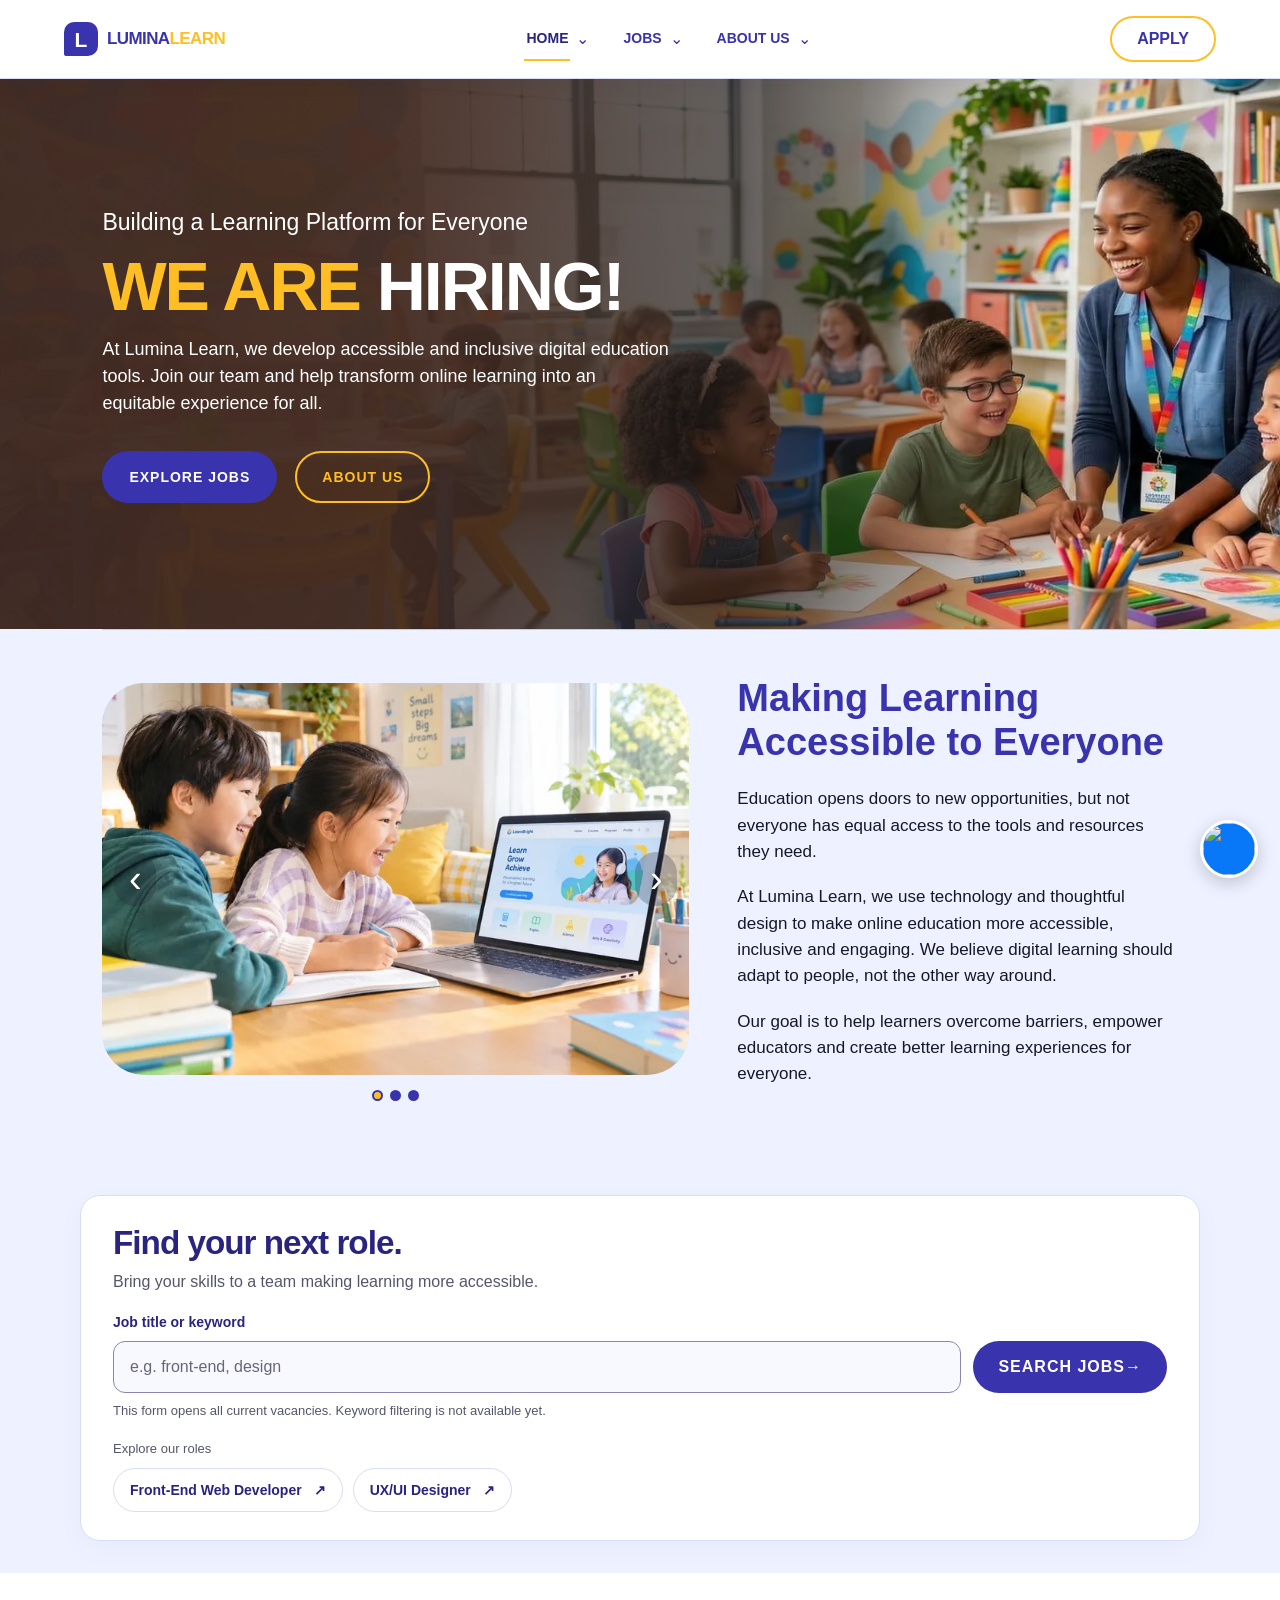
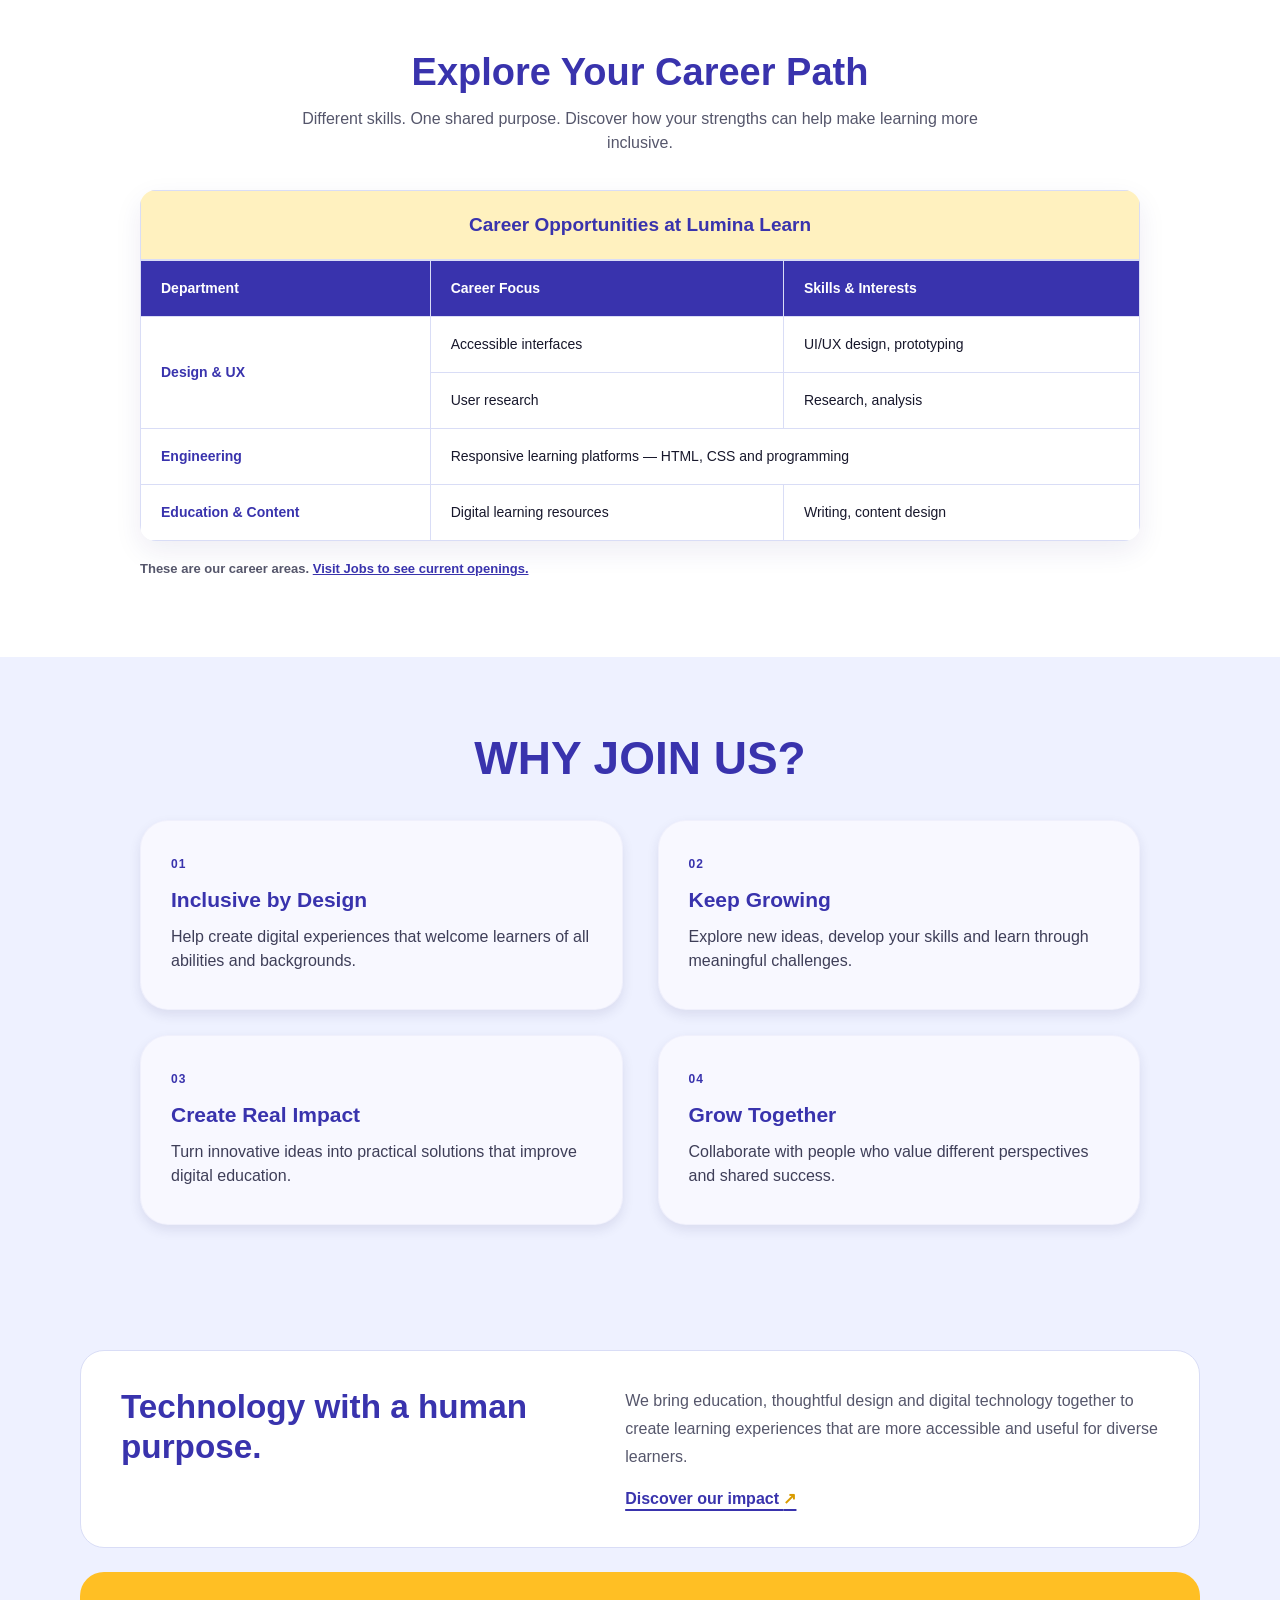
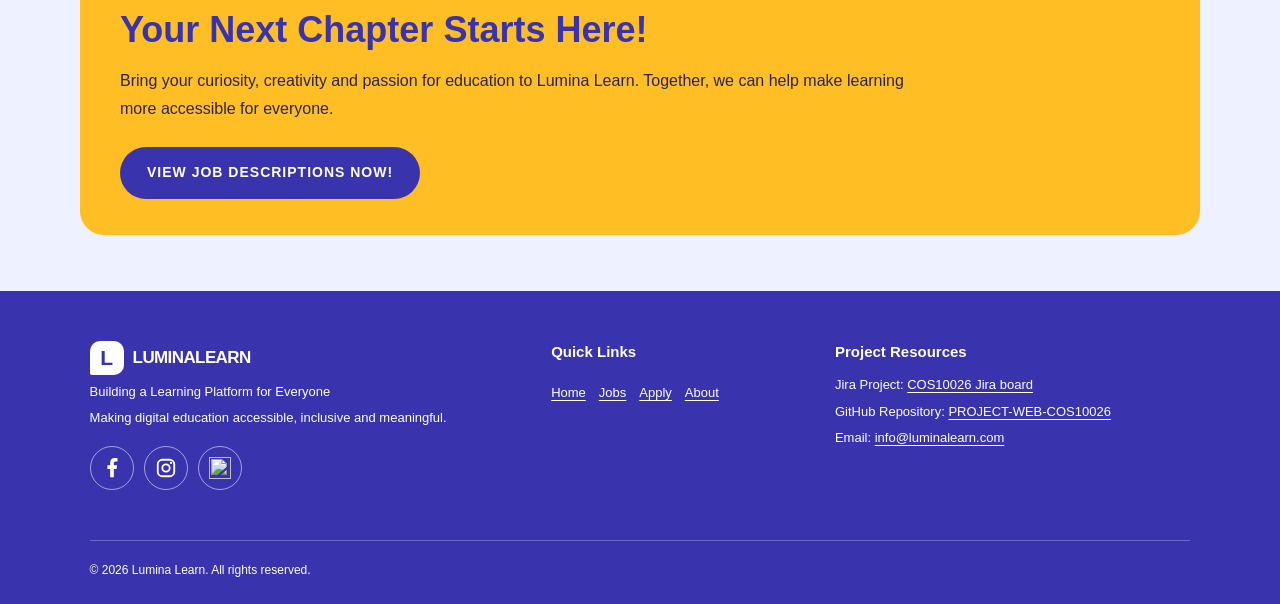
==== commit 4be8389b: "Add files via upload" ====
--- a/index.html
+++ b/index.html
@@ -3,15 +3,21 @@
 <head>
     <meta charset="UTF-8">
     <meta name="viewport" content="width=device-width, initial-scale=1.0">
+    <meta name="theme-color" content="#3933ad">
     <meta name="description" content="Join Lumina Learn and help make digital education accessible to everyone.">
+    <meta property="og:type" content="website">
+    <meta property="og:site_name" content="Lumina Learn">
+    <meta property="og:title" content="Lumina Learn | Careers">
+    <meta property="og:description" content="Join Lumina Learn and help make digital education accessible to everyone.">
     <title>Lumina Learn | Careers</title>
     <link rel="icon" href="images/favicon.ico" sizes="any">
     <link rel="icon" type="image/svg+xml" href="images/favicon.svg">
+    <link rel="preload" as="image" href="images/hero-classroom.webp" fetchpriority="high">
     <link rel="stylesheet" href="styles.css">
     <!-- Part 1 embedded CSS: one small, page-specific example.
          Shared layout and component styles remain in the external stylesheet. -->
     <style>
-        .home-role-intro .section-kicker { letter-spacing: 2px; }
+        .home-role-intro h2 { letter-spacing: -1px; }
     </style>
 </head>
 <body class="home-page">
@@ -23,43 +29,68 @@
             <span class="brand-name">LUMINA<span>LEARN</span></span>
         </a>
 
-        <!-- Shared navigation: direct page links with hover/keyboard submenus. -->
-        <nav class="main-nav" aria-label="Main navigation">
-            <div class="nav-dropdown">
-                <a class="nav-link active" href="index.html#home" aria-current="page">Home</a><span class="caret" aria-hidden="true">⌄</span>
-                <div class="dropdown-menu" aria-label="Home sections">
-                    <a href="index.html#our-impact">Our Impact</a>
-                    <a href="index.html#career">Career</a>
-                    <a href="index.html#why-join-us">Why Join Us?</a>
-                </div>
-            </div>
-            <div class="nav-dropdown">
-                <a class="nav-link" href="jobs.html">Jobs</a><span class="caret" aria-hidden="true">⌄</span>
-                <div class="dropdown-menu" aria-label="Jobs sections">
-                    <a href="jobs.html#frontend-developer">Web Developer</a>
-                    <a href="jobs.html#ux-ui-designer">UX/UI Designer</a>
-                </div>
-            </div>
-            <div class="nav-dropdown">
-                <a class="nav-link" href="about.html">About Us</a><span class="caret" aria-hidden="true">⌄</span>
-                <div class="dropdown-menu" aria-label="About Us sections">
-                    <a href="about.html#our-project">Our Project</a>
-                    <a href="about.html#group-info">Get to Know</a>
-                    <a href="about.html#team-members">Meet Our Team</a>
-                    <a href="about.html#site-footer">Contact Us</a>
-                </div>
-            </div>
+        <!-- Shared navigation: direct page links with hover/keyboard submenus, following the supplied team design. -->
+        <nav class="main-nav" aria-label="Main navigation">+
+            <div class="nav-dropdown">+
+                <a class="nav-link active" href="index.html#home" aria-current="page">Home</a><span class="caret" aria-hidden="true">⌄</span>+
+                <div class="dropdown-menu" role="group" aria-label="Home sections">+
+                    <a href="index.html#our-impact">Our Impact</a>+
+                    <a href="index.html#career">Career</a>+
+                    <a href="index.html#why-join-us">Why Join Us?</a>+
+                </div>+
+            </div>+
+            <div class="nav-dropdown">+
+                <a class="nav-link" href="jobs.html">Jobs</a><span class="caret" aria-hidden="true">⌄</span>+
+                <div class="dropdown-menu" role="group" aria-label="Jobs sections">+
+                    <a href="jobs.html#frontend-developer">Web Developer</a>+
+                    <a href="jobs.html#ux-ui-designer">UX/UI Designer</a>+
+                </div>+
+            </div>+
+            <div class="nav-dropdown">+
+                <a class="nav-link" href="about.html">About Us</a><span class="caret" aria-hidden="true">⌄</span>+
+                <div class="dropdown-menu" role="group" aria-label="About Us sections">+
+                    <a href="about.html#our-project">Our Project</a>+
+                    <a href="about.html#group-info">Get to Know</a>+
+                    <a href="about.html#team-members">Meet Our Team</a>+
+                    <a href="about.html#site-footer">Contact Us</a>+
+                </div>+
+            </div>+
         </nav>
 
         <div class="header-actions">
             <a class="apply-button" href="apply.html">Apply</a>
-            <details class="mobile-menu">
+        </div>
+        <details class="mobile-menu">
                 <summary class="mobile-menu-toggle" aria-label="Navigation menu">
                     <span class="mobile-menu-bars" aria-hidden="true"><span></span><span></span><span></span></span><span class="mobile-menu-label" aria-hidden="true"><span class="menu-label-open">Menu</span><span class="menu-label-close">Close</span></span>
                 </summary>
                 <nav class="mobile-menu-panel" aria-label="Mobile navigation"><details class="mobile-nav-group"><summary>Home</summary><a href="index.html#home" aria-current="page">Home overview</a><a href="index.html#our-impact">Our mission</a><a href="index.html#career">Career paths</a><a href="index.html#why-join-us">Why join us?</a></details><details class="mobile-nav-group"><summary>Jobs</summary><a href="jobs.html">Jobs overview</a><a href="jobs.html#frontend-developer">Front-End Web Developer</a><a href="jobs.html#ux-ui-designer">UX/UI Designer</a></details><details class="mobile-nav-group"><summary>About Us</summary><a href="about.html">About Us overview</a><a href="about.html#our-project">Our project</a><a href="about.html#group-info">Get to know us</a><a href="about.html#team-members">Meet our team</a><a href="about.html#site-footer">Contact us</a></details><a href="apply.html">Apply</a></nav>
-            </details>
-        </div>
+        </details>
     </header>
 
     <main id="home-main" tabindex="-1">
@@ -83,7 +114,7 @@
 
         <!-- Impact: image slider left, text right -->
         <section class="impact-section section-anchor" id="our-impact" aria-labelledby="impact-title">
-            <div class="image-slider" aria-label="Learning at Lumina Learn">
+            <div class="image-slider" role="group" aria-label="Learning at Lumina Learn">
                 <!-- CSS-only slider: choose an image using the dots -->
                 <input type="radio" name="learning-slide" id="learning-slide-1" aria-label="Show image 1 of 3" checked>
                 <input type="radio" name="learning-slide" id="learning-slide-2" aria-label="Show image 2 of 3">
@@ -92,33 +123,32 @@
                 <div class="slider-window">
                     <div class="slider-track">
                         <!-- Illustrations supplied in the team folder; WebP versions preserve the full composition. -->
-                        <img src="images/learning1.webp" alt="Two children using an online learning platform together on a laptop." width="1536" height="1024" decoding="async">
-                        <img src="images/learning2.webp" alt="A child learning online, with illustrated features for courses, personalised learning and progress tracking." width="1536" height="1024" decoding="async">
-                        <img src="images/learning3.webp" alt="A child celebrating a completed maths exercise, with illustrated learning progress charts." width="1536" height="1024" decoding="async">
+                        <img src="images/learning1.webp" srcset="images/learning1-480.webp 480w, images/learning1-768.webp 768w, images/learning1-1200.webp 1200w, images/learning1.webp 1536w" sizes="(max-width: 700px) 90vw, (max-width: 950px) 47vw, 50vw" alt="Two children using an online learning platform together on a laptop." width="1536" height="1024" decoding="async">
+                        <img src="images/learning2.webp" srcset="images/learning2-480.webp 480w, images/learning2-768.webp 768w, images/learning2-1200.webp 1200w, images/learning2.webp 1536w" sizes="(max-width: 700px) 90vw, (max-width: 950px) 47vw, 50vw" loading="lazy" alt="A child learning online, with illustrated features for courses, personalised learning and progress tracking." width="1536" height="1024" decoding="async">
+                        <img src="images/learning3.webp" srcset="images/learning3-480.webp 480w, images/learning3-768.webp 768w, images/learning3-1200.webp 1200w, images/learning3.webp 1536w" sizes="(max-width: 700px) 90vw, (max-width: 950px) 47vw, 50vw" loading="lazy" alt="A child celebrating a completed maths exercise, with illustrated learning progress charts." width="1536" height="1024" decoding="async">
                     </div>
                     <div class="slider-arrow arrow-one">
-                        <label for="learning-slide-3" aria-label="Previous image">‹</label>
-                        <label for="learning-slide-2" aria-label="Next image">›</label>
+                        <label for="learning-slide-3" title="Previous image">‹</label>
+                        <label for="learning-slide-2" title="Next image">›</label>
                     </div>
                     <div class="slider-arrow arrow-two">
-                        <label for="learning-slide-1" aria-label="Previous image">‹</label>
-                        <label for="learning-slide-3" aria-label="Next image">›</label>
+                        <label for="learning-slide-1" title="Previous image">‹</label>
+                        <label for="learning-slide-3" title="Next image">›</label>
                     </div>
                     <div class="slider-arrow arrow-three">
-                        <label for="learning-slide-2" aria-label="Previous image">‹</label>
-                        <label for="learning-slide-1" aria-label="Next image">›</label>
+                        <label for="learning-slide-2" title="Previous image">‹</label>
+                        <label for="learning-slide-1" title="Next image">›</label>
                     </div>
                 </div>
 
-                <div class="slider-dots" aria-label="Choose slide">
-                    <label for="learning-slide-1" aria-label="Show image 1"></label>
-                    <label for="learning-slide-2" aria-label="Show image 2"></label>
-                    <label for="learning-slide-3" aria-label="Show image 3"></label>
+                <div class="slider-dots" role="group" aria-label="Choose slide">
+                    <label for="learning-slide-1" title="Show image 1"></label>
+                    <label for="learning-slide-2" title="Show image 2"></label>
+                    <label for="learning-slide-3" title="Show image 3"></label>
                 </div>
             </div>
 
             <div class="impact-copy">
-                <p class="section-kicker">OUR IMPACT</p>
                 <h2 id="impact-title">Making Learning Accessible to Everyone</h2>
                 <p>
                     Education opens doors to new opportunities, but not everyone
@@ -140,7 +170,6 @@
         <!-- Part 1 search interface: GET sends keywords to Jobs; filtering requires a later implementation. -->
         <section id="find-role" class="home-role-browser" aria-labelledby="job-search-title">
             <div class="home-role-intro">
-                <p class="section-kicker">YOUR NEXT CHAPTER</p>
                 <h2 id="job-search-title">Find your next role.</h2>
                 <p>Bring your skills to a team making learning more accessible.</p>
             </div>
@@ -162,7 +191,6 @@
         <!-- Career table with cell merging -->
         <section class="career-section section-anchor" id="career">
             <div class="section-heading">
-                <p class="section-kicker">FIND YOUR PLACE</p>
                 <h2>Explore Your Career Path</h2>
                 <p>
                     Different skills. One shared purpose. Discover how your
@@ -205,34 +233,34 @@
                     </tbody>
                 </table>
             </div>
-            <p class="table-note">Explore the <a href="#call-to-action">application information</a> or contact our team to learn more.</p>
+            <!-- Part 1 inline CSS: emphasise the distinction between career areas and vacancies. -->
+            <p class="table-note" style="font-weight: 600;">These are our career areas. <a href="jobs.html#open-roles">Visit Jobs to see current openings.</a></p>
         </section>
 
         <!-- Why join us -->
         <section class="why-section section-anchor" id="why-join-us">
             <div class="section-heading">
-                <p class="section-kicker">LIFE AT LUMINA LEARN</p>
                 <h2>WHY JOIN US?</h2>
             </div>
 
             <div class="benefit-grid">
                 <article class="benefit-card">
-                    <span class="benefit-number">01</span>
+                    <span class="benefit-number" aria-hidden="true">01</span>
                     <h3>Inclusive by Design</h3>
                     <p>Help create digital experiences that welcome learners of all abilities and backgrounds.</p>
                 </article>
                 <article class="benefit-card">
-                    <span class="benefit-number">02</span>
+                    <span class="benefit-number" aria-hidden="true">02</span>
                     <h3>Keep Growing</h3>
                     <p>Explore new ideas, develop your skills and learn through meaningful challenges.</p>
                 </article>
                 <article class="benefit-card">
-                    <span class="benefit-number">03</span>
+                    <span class="benefit-number" aria-hidden="true">03</span>
                     <h3>Create Real Impact</h3>
                     <p>Turn innovative ideas into practical solutions that improve digital education.</p>
                 </article>
                 <article class="benefit-card">
-                    <span class="benefit-number">04</span>
+                    <span class="benefit-number" aria-hidden="true">04</span>
                     <h3>Grow Together</h3>
                     <p>Collaborate with people who value different perspectives and shared success.</p>
                 </article>
@@ -242,7 +270,6 @@
         <!-- About section on the same homepage -->
         <section class="about-strip section-anchor" id="about-us">
             <div>
-                <p class="section-kicker">ABOUT LUMINA LEARN</p>
                 <h2>Technology with a human purpose.</h2>
             </div>
             <p>
@@ -255,7 +282,6 @@
 
         <!-- Call to action -->
         <section class="cta-section section-anchor" id="call-to-action">
-            <p class="section-kicker">YOUR NEXT CHAPTER</p>
             <h2>Your Next Chapter Starts Here!</h2>
             <p>
                 Bring your curiosity, creativity and passion for education to
@@ -274,6 +300,12 @@
             </a>
             <p>Building a Learning Platform for Everyone</p>
             <p>Making digital education accessible, inclusive and meaningful.</p>
+            <!-- Social links currently use platform homepages; replace with team profile URLs when available. -->
+            <div class="footer-social">
+                <a class="footer-social-icon" href="https://www.facebook.com/" target="_blank" rel="noopener noreferrer" aria-label="Facebook (opens in a new tab)"><img src="images/social-facebook.svg" alt="" width="22" height="22"></a>
+                <a class="footer-social-icon" href="https://www.instagram.com/" target="_blank" rel="noopener noreferrer" aria-label="Instagram (opens in a new tab)"><img src="images/social-instagram.svg" alt="" width="22" height="22"></a>
+                <a class="footer-social-icon" href="https://www.linkedin.com/" target="_blank" rel="noopener noreferrer" aria-label="LinkedIn (opens in a new tab)"><img src="images/social-linkedin.svg" alt="" width="22" height="22"></a>
+            </div>
         </div>
         <div class="footer-links">
             <h2>Quick Links</h2>
@@ -292,7 +324,7 @@
     </footer>
 
     <!-- Optional floating Zalo contact button: replace URL and icon file -->
-    <a class="zalo-float" href="https://zalo.me/" target="_blank" rel="noopener noreferrer" aria-label="Contact Lumina Learn on Zalo">
+    <a class="zalo-float" href="https://zalo.me/" target="_blank" rel="noopener noreferrer" aria-label="Visit Zalo (platform homepage)">
         <img src="images/zalo-icon.webp" alt="">
     </a>
 </body>
--- a/styles.css
+++ b/styles.css
@@ -1,3 +1,5 @@
+/* Visual baseline restored from the user-supplied UI-UX-refined folder.
+   rem values preserve its original default sizes; form/asset fixes remain in HTML. */
 /* MỤC LỤC CSS — LUMINA LEARN / COS10026 PART 1
    Tìm nhanh bằng Ctrl+F các mã trong ngoặc vuông:
    [CHUNG]  Màu sắc, font nền, header, menu, nút và footer — cả nhóm phối hợp.
@@ -18,7 +20,6 @@
    Source order within each section is intentional; keep state and
    responsive overrides after the rules they refine. */
 
-
 /* ======================================================================
    [CHUNG] PHẦN DÙNG CHUNG — CẢ NHÓM PHỐI HỢP
    Gồm biến màu, font cơ bản, header/menu desktop và mobile, nút, footer.
@@ -34,6 +35,9 @@
     --muted: #55566b;
     --white: #ffffff;
     --line: #d9ddf6;
+    --surface-soft: #f8f8ff;
+    --yellow-soft: #fff1bf;
+    --field-border: #8986b5;
 }
 
 * {
@@ -41,9 +45,10 @@
 }
 
 html {
+    font-size: 100%;
     scroll-behavior: smooth;
     /* One viewport offset for anchors and focus scrolling; avoid per-target duplication. */
-    scroll-padding-top: 92px;
+    scroll-padding-top: max(92px, 6rem);
 }
 
 body {
@@ -52,6 +57,7 @@
     background: var(--lavender);
     font-family: Arial, Helvetica, sans-serif;
     line-height: 1.5;
+    overflow-wrap: anywhere;
 }
 
 a {
@@ -63,12 +69,14 @@
 }
 
 .site-header {
+    background: var(--white);
     position: sticky;
     top: 0;
     z-index: 1000;
     display: flex;
     align-items: center;
     justify-content: space-between;
+    flex-wrap: wrap;
     gap: 28px;
     padding: 16px 5%;
     border-bottom: 1px solid var(--line);
@@ -76,6 +84,8 @@
 }
 
 .brand {
+    min-width: 0;
+    max-width: 100%;
     display: inline-flex;
     align-items: center;
     gap: 9px;
@@ -84,6 +94,9 @@
 }
 
 .brand-mark {
+    min-width: 1.5em;
+    min-height: 1.5em;
+    line-height: 1;
     display: grid;
     place-items: center;
     width: 34px;
@@ -92,14 +105,15 @@
     background: var(--purple);
     border-radius: 10px 10px 10px 2px;
     font-weight: 800;
-    font-size: 21px;
+    font-size: 1.3125rem;
 }
 
 .brand-name {
+    min-width: 0;
     color: var(--purple);
     font-weight: 800;
     letter-spacing: -0.6px;
-    font-size: 17px;
+    font-size: 1.0625rem;
 }
 
 .brand-name span {
@@ -118,7 +132,7 @@
     color: var(--purple);
     text-decoration: none;
     text-transform: uppercase;
-    font-size: 14px;
+    font-size: 0.875rem;
     font-weight: 700;
     border-bottom: 2px solid transparent;
     transition: color 0.2s ease, border-color 0.2s ease;
@@ -131,40 +145,75 @@
     border-bottom-color: var(--yellow);
 }
 
-/* CHUNG: menu theo ban cua Phuong; chu chuyen trang, hover/focus mo muc con. */
-.nav-dropdown { position: relative; display: flex; align-items: center; gap: 3px; }
-.caret { display: inline-block; margin-left: 3px; color: var(--purple); transition: transform 0.2s ease; }
-.nav-dropdown:hover .caret,
-.nav-dropdown:focus-within .caret { transform: rotate(180deg); }
-.dropdown-menu {
-    position: absolute;
-    top: 100%;
-    left: 50%;
-    min-width: 190px;
-    padding: 8px;
-    background: var(--white);
-    border: 1px solid var(--line);
-    border-radius: 12px;
-    box-shadow: 0 14px 32px rgba(31, 29, 94, 0.15);
-    opacity: 0;
-    visibility: hidden;
-    transform: translate(-50%, 10px);
-    transition: opacity 0.2s ease, transform 0.2s ease, visibility 0.2s;
-}
-.nav-dropdown:hover .dropdown-menu,
-.nav-dropdown:focus-within .dropdown-menu { opacity: 1; visibility: visible; transform: translate(-50%, 0); }
-.dropdown-menu a {
-    display: block;
-    min-height: 44px;
-    padding: 10px 12px;
-    border-radius: 10px;
-    color: var(--purple);
-    text-decoration: none;
-    font-size: 13px;
-    transition: background-color 0.2s ease, padding-left 0.2s ease;
-}
-.dropdown-menu a:hover,
-.dropdown-menu a:focus-visible { padding-left: 17px; background: #f0efff; color: var(--purple-dark); }
+/* CHUNG: menu theo ban cua Phuong; chu chuyen trang, hover/focus mo muc con. */+
+.nav-dropdown { position: relative; display: flex; align-items: center; gap: 3px; }+
+.caret { display: inline-block; margin-left: 3px; color: var(--purple); transition: transform 0.2s ease; }+
+.nav-dropdown:hover .caret,+
+.nav-dropdown:focus-within .caret { transform: rotate(180deg); }+
+.dropdown-menu {+
+    position: absolute;+
+    top: 100%;+
+    left: 50%;+
+    min-width: 190px;+
+    padding: 8px;+
+    background: var(--white);+
+    border: 1px solid var(--line);+
+    border-radius: 12px;+
+    box-shadow: 0 14px 32px rgba(31, 29, 94, 0.15);+
+    opacity: 0;+
+    visibility: hidden;+
+    transform: translate(-50%, 10px);+
+    transition: opacity 0.2s ease, transform 0.2s ease, visibility 0.2s;+
+}+
+.nav-dropdown:hover .dropdown-menu,+
+.nav-dropdown:focus-within .dropdown-menu { opacity: 1; visibility: visible; transform: translate(-50%, 0); }+
+.dropdown-menu a {+
+    display: block;+
+    min-height: 44px;+
+    padding: 10px 12px;+
+    border-radius: 10px;+
+    color: var(--purple);+
+    text-decoration: none;+
+    font-size: 0.8125rem;+
+    transition: background-color 0.2s ease, padding-left 0.2s ease;+
+}+
+.dropdown-menu a:hover,+
+.dropdown-menu a:focus-visible { padding-left: 17px; background: #f0efff; color: var(--purple-dark); }+
+ 
 .header-actions {
     display: flex;
@@ -194,7 +243,7 @@
     color: var(--purple);
     text-transform: uppercase;
     letter-spacing: 1.5px;
-    font-size: 12px;
+    font-size: 0.75rem;
     font-weight: 800;
 }
 
@@ -209,7 +258,7 @@
     text-decoration: none;
     text-transform: uppercase;
     letter-spacing: 1px;
-    font-size: 14px;
+    font-size: 0.875rem;
     font-weight: 800;
     transition: transform 0.2s ease, background-color 0.2s ease, color 0.2s ease;
 }
@@ -247,7 +296,7 @@
 .section-heading h2 {
     margin: 0 0 22px;
     color: var(--purple);
-    font-size: clamp(28px, 3.2vw, 38px);
+    font-size: clamp(1.75rem, 3.2vw, 2.375rem);
     line-height: 1.15;
     margin-bottom: 12px;
 }
@@ -299,12 +348,38 @@
 
 .footer-brand p {
     margin: 7px 0;
-    font-size: 13px;
+    font-size: 0.8125rem;
+}
+
+/* CHUNG: Facebook, Instagram and LinkedIn icons in all four footers. */
+.footer-social {
+    display: flex;
+    flex-wrap: wrap;
+    gap: 10px;
+    margin-top: 18px;
+}
+.footer-social-icon {
+    display: inline-flex;
+    align-items: center;
+    justify-content: center;
+    width: 44px;
+    height: 44px;
+    border: 1px solid rgba(255, 255, 255, 0.55);
+    border-radius: 50%;
+}
+.footer-social-icon:hover {
+    background: var(--purple-dark);
+    border-color: var(--yellow);
+}
+.footer-social-icon img {
+    display: block;
+    width: 22px;
+    height: 22px;
 }
 
 .site-footer h2 {
     margin: 0 0 12px;
-    font-size: 15px;
+    font-size: 0.9375rem;
 }
 
 .footer-links {
@@ -324,12 +399,12 @@
 }
 
 .footer-links a {
-    font-size: 13px;
+    font-size: 0.8125rem;
 }
 
 .footer-resources p {
     margin: 7px 0;
-    font-size: 13px;
+    font-size: 0.8125rem;
     overflow-wrap: anywhere;
 }
 
@@ -338,7 +413,7 @@
     margin: 15px 0 0;
     padding-top: 20px;
     border-top: 1px solid rgba(255, 255, 255, 0.25);
-    font-size: 12px;
+    font-size: 0.75rem;
 }
 
 /* CHUNG: focus tim tren nen sang; bao gom form va vung bang co tabindex.
@@ -372,7 +447,7 @@
     }
 
     .brand-name {
-        font-size: 14px;
+        font-size: 0.875rem;
     }
 
     .apply-button {
@@ -384,7 +459,7 @@
 @media (max-width: 700px) {
 
 .nav-link {
-        font-size: 12px;
+        font-size: 0.75rem;
     }
 
     .header-actions {
@@ -394,7 +469,7 @@
 
     .apply-button {
         padding: 7px 13px;
-        font-size: 12px;
+        font-size: 0.75rem;
     }
 
     .site-footer {
@@ -426,10 +501,15 @@
 
 .mobile-menu {
     display: none;
-    position: relative;
+    position: static;
 }
 
 .mobile-menu-toggle {
+    flex-direction: column;
+    gap: 4px;
+    min-width: max(48px, 2.75rem);
+    min-height: max(48px, 3rem);
+    color: var(--purple-dark);
     display: flex;
     align-items: center;
     justify-content: center;
@@ -453,12 +533,19 @@
     display: flex;
     flex-direction: column;
     gap: 5px;
+
+    position: relative;
+    width: 22px;
+    height: 14px;
 }
 
 .mobile-menu-bars > span {
     width: 22px;
     height: 2px;
     background: var(--purple);
+
+    position: absolute;
+    left: 0;
 }
 
 .mobile-menu[open] .mobile-menu-toggle {
@@ -473,7 +560,8 @@
     z-index: 1100;
     width: min(290px, calc(100vw - 32px));
     padding: 10px;
-    max-height: calc(100dvh - 110px);
+    max-height: calc(100vh - 110px);
+    max-height: calc(100dvh - max(110px, 7rem));
     overflow-y: auto;
     border: 1px solid var(--line);
     border-radius: 16px;
@@ -502,7 +590,7 @@
 
 .mobile-nav-group a {
     margin-left: 12px;
-    font-size: 13px;
+    font-size: 0.8125rem;
     font-weight: 400;
 }
 
@@ -530,13 +618,28 @@
 @media (max-width: 1024px), (hover: none) {
     .site-header .main-nav { display: none; }
     .site-header .mobile-menu { display: block; }
-}
-
+    .site-header { min-height: max(80.8px, 5.05rem); }
+    .site-header .header-actions { padding-right: 64px; }
+    .site-header .mobile-menu-toggle { position: absolute; top: 16px; right: 5%; }
+    .site-header .mobile-menu:not([open]) { width: 0; margin-left: -28px; }
+    /* The open menu is a full-width row. Same-page links scroll it away
+       with the header instead of leaving an overlay over the destination. */
+    .site-header:has(.mobile-menu[open]) { position: relative; }
+    .site-header .mobile-menu[open] { flex-basis: 100%; width: 100%; }
+    .site-header .mobile-menu[open] .mobile-menu-panel {
+        position: static;
+        width: 100%;
+        max-height: none;
+        overflow: visible;
+        box-shadow: none;
+    }
+
+}
 
 @media (max-width: 700px) {
 
     .site-header {
-        flex-wrap: nowrap;
+        flex-wrap: wrap;
         gap: 8px;
         padding: 12px 4%;
     }
@@ -544,7 +647,7 @@
     .site-header .brand-mark {
         width: 28px;
         height: 28px;
-        font-size: 18px;
+        font-size: 1.125rem;
     }
 
     .site-header .brand {
@@ -552,31 +655,26 @@
     }
 
     .site-header .brand-name {
-        font-size: 12px;
+        font-size: 0.75rem;
     }
 
     .site-header .header-actions {
         gap: 8px;
         margin-left: auto;
     }
+    .site-header { min-height: max(72.8px, 4.55rem); }
+    .site-header .mobile-menu-toggle { top: 12px; right: 4%; }
+    .site-header .mobile-menu:not([open]) { margin-left: -8px; }
 
     .site-header .apply-button {
         padding: 8px 12px;
-        font-size: 12px;
-    }
-
-}
-
-.mobile-menu-toggle {
-    flex-direction: column;
-    gap: 4px;
-    width: 48px;
-    height: 48px;
-    color: var(--purple-dark);
+        font-size: 0.75rem;
+    }
+
 }
 
 .mobile-menu-label {
-    font-size: 10px;
+    font-size: 0.625rem;
     line-height: 1;
     font-weight: 700;
 }
@@ -590,17 +688,6 @@
     display: inline;
 }
 
-.mobile-menu-bars {
-    position: relative;
-    width: 22px;
-    height: 14px;
-}
-
-.mobile-menu-bars > span {
-    position: absolute;
-    left: 0;
-}
-
 .mobile-menu-bars > span:nth-child(1) {
     top: 0;
 }
@@ -626,11 +713,6 @@
     top: 6px;
     transform: rotate(-45deg);
 }
-
-.site-header {
-    background: #ffffff;
-}
-
 
 /* ======================================================================
    [HOME] TRANG CHỦ — index.html — LÊ THU PHƯƠNG
@@ -647,7 +729,7 @@
     gap: 35px;
     padding: 80px 8%;
     overflow: hidden;
-    background: var(--lavender) url("images/hero-classroom.webp") center / cover no-repeat;
+    background: linear-gradient(90deg, rgba(34, 27, 25, 0.78), rgba(34, 27, 25, 0.70) 58%, rgba(34, 27, 25, 0) 84%), var(--lavender) url("images/hero-classroom.webp") center / cover no-repeat;
 }
 
 .hero-copy {
@@ -656,30 +738,20 @@
     max-width: 690px;
 }
 
-/* HOME: nen toi chi nam sau noi dung, giu anh ben phai sang. */
-.hero-copy::before {
-    content: "";
-    position: absolute;
-    inset: -28px -24px;
-    z-index: -1;
-    border-radius: 20px;
-    background: rgba(34, 27, 25, 0.62);
-}
-
-
+/* HOME: gradient on the image keeps text readable without a hard-edged panel. */
 .eyebrow {
     margin: 0 0 12px;
     color: var(--white);
     text-transform: none;
     letter-spacing: 0;
-    font-size: clamp(17px, 2vw, 23px);
+    font-size: clamp(1.0625rem, 2vw, 1.4375rem);
     font-weight: 400;
 }
 
 .hero h1 {
     margin: 10px 0 14px;
     color: var(--yellow);
-    font-size: clamp(42px, 6vw, 68px);
+    font-size: clamp(2.625rem, 6vw, 4.25rem);
     line-height: 1.05;
     letter-spacing: -2px;
 }
@@ -691,7 +763,7 @@
 .hero-description {
     max-width: 570px;
     margin: 0;
-    font-size: 18px;
+    font-size: 1.125rem;
     color: var(--white);
 }
 
@@ -782,7 +854,7 @@
     color: white;
     background: rgba(30, 30, 50, 0.25);
     border-radius: 25px;
-    font-size: 38px;
+    font-size: 2.375rem;
     line-height: 1;
     cursor: pointer;
     pointer-events: auto;
@@ -831,13 +903,13 @@
 .impact-copy h2 {
     margin: 0 0 22px;
     color: var(--purple);
-    font-size: clamp(28px, 3.2vw, 38px);
+    font-size: clamp(1.75rem, 3.2vw, 2.375rem);
     line-height: 1.15;
 }
 
 .impact-copy p:not(.section-kicker) {
     margin: 0 0 19px;
-    font-size: 17px;
+    font-size: 1.0625rem;
     line-height: 1.55;
 }
 
@@ -869,7 +941,7 @@
 .career-table thead th {
     color: white;
     background: var(--purple);
-    font-size: 14px;
+    font-size: 0.875rem;
 }
 
 .career-table .table-title {
@@ -877,15 +949,15 @@
     border: 1px solid var(--line);
     padding: 20px;
     color: var(--purple);
-    background: #fff1bf;
+    background: var(--yellow-soft);
     text-align: center;
-    font-size: 19px;
+    font-size: 1.1875rem;
 }
 
 .career-table td {
     padding: 17px 20px;
     border: 1px solid var(--line);
-    font-size: 14px;
+    font-size: 0.875rem;
 }
 
 .career-table tr:hover td {
@@ -893,8 +965,8 @@
 }
 
 .career-table .department-cell {
-    background: #ffffff;
-    font-size: 14px;
+    background: var(--white);
+    font-size: 0.875rem;
     text-align: left;
     color: var(--purple);
     font-weight: 800;
@@ -904,7 +976,7 @@
     max-width: 1000px;
     margin: 18px auto 0;
     color: var(--muted);
-    font-size: 13px;
+    font-size: 0.8125rem;
 }
 
 .table-note a {
@@ -918,7 +990,7 @@
 }
 
 .why-section .section-heading h2 {
-    font-size: clamp(34px, 4vw, 46px);
+    font-size: clamp(2.125rem, 4vw, 2.875rem);
 }
 
 .benefit-grid {
@@ -936,7 +1008,7 @@
     overflow: hidden;
     border: 1px solid rgba(57, 51, 173, 0.04);
     border-radius: 28px;
-    background: #f8f8ff;
+    background: var(--surface-soft);
     box-shadow: 0 5px 12px rgba(40, 37, 100, 0.10);
     transition: transform 0.25s ease, box-shadow 0.25s ease;
 }
@@ -947,8 +1019,8 @@
 }
 
 .benefit-number {
-    color: #a6a3e2;
-    font-size: 12px;
+    color: var(--purple);
+    font-size: 0.75rem;
     font-weight: 800;
     letter-spacing: 1px;
 }
@@ -956,13 +1028,13 @@
 .benefit-card h3 {
     margin: 9px 0 10px;
     color: var(--purple);
-    font-size: 21px;
+    font-size: 1.3125rem;
 }
 
 .benefit-card p {
     margin: 0;
     color: #3e3e58;
-    font-size: 16px;
+    font-size: 1rem;
 }
 
 .about-strip {
@@ -978,7 +1050,7 @@
     color: var(--purple);
     line-height: 1.15;
     margin: 0;
-    font-size: clamp(25px, 3vw, 34px);
+    font-size: clamp(1.5625rem, 3vw, 2.125rem);
 }
 
 .about-strip > p {
@@ -993,23 +1065,19 @@
     background: var(--yellow);
 }
 
-.cta-section .section-kicker {
-    color: var(--purple-dark);
-}
-
 .cta-section h2 {
     margin: 0 0 22px;
     color: var(--purple);
     line-height: 1.15;
     margin-bottom: 12px;
-    font-size: clamp(30px, 4vw, 40px);
+    font-size: clamp(1.875rem, 4vw, 2.5rem);
 }
 
 .cta-section p:not(.section-kicker) {
     max-width: 900px;
     margin: 0 0 24px;
     color: #28234f;
-    font-size: 17px;
+    font-size: 1.0625rem;
 }
 
 .zalo-float {
@@ -1060,6 +1128,7 @@
     .hero {
         grid-template-columns: 1fr;
         padding: 55px 7%;
+        background-image: linear-gradient(rgba(34, 27, 25, 0.72), rgba(34, 27, 25, 0.72)), url("images/hero-classroom.webp");
     }
 
     .impact-section {
@@ -1114,23 +1183,21 @@
     max-width: 1120px;
     margin: 32px auto;
     padding: 28px 32px;
-    border: 1px solid #d9ddf6;
+    border: 1px solid var(--line);
     border-radius: 20px;
-    background: #ffffff;
+    background: var(--white);
     box-shadow: 0 8px 30px #29247f08;
 }
 .home-role-intro { grid-column: 1 / -1; }
-.home-role-intro .section-kicker { color: #3933ad; margin: 0 0 8px; font-weight: 800; }
 .home-role-intro h2 {
     margin: 0 0 8px;
-    color: #29247f;
-    font-size: clamp(28px, 2.6vw, 34px);
+    color: var(--purple-dark);
+    font-size: clamp(1.75rem, 2.6vw, 2.125rem);
     line-height: 1.15;
-    letter-spacing: -1px;
-}
-.home-role-intro > p:last-child { margin: 0; color: #55566b; font-size: 16px; }
+}
+.home-role-intro > p:last-child { margin: 0; color: var(--muted); font-size: 1rem; }
 .home-role-links { display: flex; align-items: center; flex-wrap: wrap; gap: 10px; }
-.home-role-links > span { flex-basis: 100%; color: #55566b; font-size: 13px; }
+.home-role-links > span { flex-basis: 100%; color: var(--muted); font-size: 0.8125rem; }
 .home-role-links a {
     display: inline-flex;
     align-items: center;
@@ -1138,14 +1205,14 @@
     gap: 12px;
     min-height: 44px;
     padding: 10px 16px;
-    border: 1px solid #d9ddf6;
+    border: 1px solid var(--line);
     border-radius: 999px;
-    color: #29247f;
-    font-size: 14px;
+    color: var(--purple-dark);
+    font-size: 0.875rem;
     font-weight: 700;
     text-decoration: none;
 }
-.home-role-links a:hover { background: #eef1ff; border-color: #3933ad; }
+.home-role-links a:hover { background: var(--lavender); border-color: var(--purple); }
 @media (max-width: 1180px) {
     .home-role-browser { margin: 32px 5%; }
 }
@@ -1154,16 +1221,16 @@
     .home-role-links { align-items: stretch; flex-direction: column; }
     .home-role-links a { max-width: 100%; }
 }
-.home-search-form label { display: block; margin-bottom: 8px; color: #29247f; font-size: 14px; font-weight: 700; }
+.home-search-form label { display: block; margin-bottom: 8px; color: var(--purple-dark); font-size: 0.875rem; font-weight: 700; }
 .home-search-controls { display: flex; gap: 12px; }
 .home-search-controls input {
     flex: 1; min-width: 0; min-height: 50px; padding: 12px 16px;
-    border: 1px solid #8986b5; border-radius: 12px; background: #f8f9ff;
-    color: #17172b; font: inherit;
+    border: 1px solid var(--field-border); border-radius: 12px; background: #f8f9ff;
+    color: var(--ink); font: inherit;
 }
 .home-search-controls input::placeholder { color: #666579; }
 .home-search-controls button { border: 0; cursor: pointer; font: inherit; font-weight: 700; white-space: nowrap; }
-#job-search-note { margin: 8px 0 0; color: #55566b; font-size: 13px; line-height: 1.5; }
+#job-search-note { margin: 8px 0 0; color: var(--muted); font-size: 0.8125rem; line-height: 1.5; }
 @media (max-width: 700px) {
     .home-search-controls { flex-direction: column; }
     .home-search-controls button { min-height: 50px; }
@@ -1171,9 +1238,9 @@
 #learning-slide-1:focus-visible ~ .slider-dots label[for="learning-slide-1"],
 #learning-slide-2:focus-visible ~ .slider-dots label[for="learning-slide-2"],
 #learning-slide-3:focus-visible ~ .slider-dots label[for="learning-slide-3"] {
-    outline: 3px solid #29247f;
+    outline: 3px solid var(--purple-dark);
     outline-offset: 4px;
-    box-shadow: 0 0 0 3px #ffffff;
+    box-shadow: 0 0 0 3px var(--white);
 }
 
 .home-page .hero {
@@ -1248,7 +1315,7 @@
 
 .home-page .about-strip h2 {
     max-width: 440px;
-    font-size: clamp(26px, 2.6vw, 34px);
+    font-size: clamp(1.625rem, 2.6vw, 2.125rem);
     line-height: 1.2;
 }
 
@@ -1272,13 +1339,13 @@
 
 .home-page .cta-section h2 {
     margin: 0 0 16px;
-    font-size: clamp(28px, 3vw, 36px);
+    font-size: clamp(1.75rem, 3vw, 2.25rem);
     line-height: 1.2;
 }
 
 .home-page .cta-section p:not(.section-kicker) {
     max-width: 800px;
-    font-size: 16px;
+    font-size: 1rem;
     line-height: 1.75;
 }
 
@@ -1315,7 +1382,6 @@
     }
 
 }
-
 
 /* ======================================================================
    [JOBS] TRANG VIỆC LÀM — jobs.html — NGUYỄN MINH HIẾU
@@ -1334,7 +1400,6 @@
     white-space: nowrap;
 }
 
-
 .jobs-page .jobs-hero {
     display: grid;
     grid-template-columns: minmax(0, 1.3fr) minmax(0, 0.7fr);
@@ -1347,7 +1412,7 @@
 .jobs-page .jobs-hero h1 {
     margin: 0 0 24px;
     color: var(--purple);
-    font-size: clamp(36px, 4.5vw, 62px);
+    font-size: clamp(2.25rem, 4.5vw, 3.875rem);
     line-height: 1.08;
     letter-spacing: -2px;
 }
@@ -1364,7 +1429,7 @@
     max-width: 610px;
     margin: 0 0 28px;
     color: var(--muted);
-    font-size: 18px;
+    font-size: 1.125rem;
 }
 
 .jobs-page .jobs-hero .button {
@@ -1418,14 +1483,14 @@
     color: white;
     background: var(--purple);
     font-weight: 800;
-    font-size: 24px;
+    font-size: 1.5rem;
 }
 
 .jobs-page .jobs-art-card strong {
     display: block;
     margin-bottom: 20px;
     color: var(--purple);
-    font-size: 23px;
+    font-size: 1.4375rem;
     line-height: 1.2;
 }
 
@@ -1447,14 +1512,14 @@
     padding: 6px 10px;
     border-radius: 20px;
     color: var(--purple-dark);
-    background: #fff1bf;
-    font-size: 11px;
+    background: var(--yellow-soft);
+    font-size: 0.6875rem;
     font-weight: 700;
 }
 
 .jobs-page .jobs-content {
     padding: 55px 6% 65px;
-    background: #f8f8ff;
+    background: var(--surface-soft);
 }
 
 .jobs-page .jobs-heading {
@@ -1469,7 +1534,7 @@
 .jobs-page .jobs-heading h2 {
     margin: 0;
     color: var(--purple);
-    font-size: clamp(27px, 3vw, 36px);
+    font-size: clamp(1.6875rem, 3vw, 2.25rem);
     line-height: 1.2;
 }
 
@@ -1480,7 +1545,7 @@
     border-radius: 22px;
     color: var(--purple);
     background: white;
-    font-size: 13px;
+    font-size: 0.8125rem;
 }
 
 .jobs-page .jobs-layout {
@@ -1503,7 +1568,7 @@
 .jobs-page .jobs-aside h2 {
     margin: 0 0 20px;
     color: var(--purple);
-    font-size: 24px;
+    font-size: 1.5rem;
     line-height: 1.2;
 }
 
@@ -1525,7 +1590,7 @@
 
 .jobs-page .jobs-benefits span {
     color: var(--muted);
-    font-size: 14px;
+    font-size: 0.875rem;
 }
 
 .jobs-page .jobs-aside-note {
@@ -1537,17 +1602,17 @@
 .jobs-page .jobs-aside-note h3 {
     margin: 0 0 12px;
     color: var(--purple);
-    font-size: 18px;
+    font-size: 1.125rem;
 }
 
 .jobs-page .jobs-aside-note p {
     color: var(--muted);
-    font-size: 14px;
+    font-size: 0.875rem;
 }
 
 .jobs-page .jobs-aside-note ol {
     color: var(--muted);
-    font-size: 14px;
+    font-size: 0.875rem;
     padding-left: 20px;
 }
 
@@ -1567,7 +1632,7 @@
 .jobs-page .jobs-application-steps h2 {
     margin: 0 0 22px;
     color: var(--purple-dark);
-    font-size: 28px;
+    font-size: 1.75rem;
     line-height: 1.2;
 }
 .jobs-page .jobs-apply-steps {
@@ -1595,19 +1660,19 @@
     border-radius: 50%;
     background: #fff0bd;
     color: var(--purple-dark);
-    font-size: 13px;
+    font-size: 0.8125rem;
     font-weight: 800;
 }
 .jobs-page .jobs-apply-steps h3 {
     margin: 6px 0 8px;
     color: var(--purple-dark);
-    font-size: 16px;
+    font-size: 1rem;
     line-height: 1.35;
 }
 .jobs-page .jobs-apply-steps p {
     margin: 0;
     color: var(--muted);
-    font-size: 14px;
+    font-size: 0.875rem;
     line-height: 1.6;
 }
 .jobs-page .jobs-steps-footer {
@@ -1623,11 +1688,11 @@
 .jobs-page .jobs-steps-note {
     margin: 0;
     color: var(--muted);
-    font-size: 13px;
+    font-size: 0.8125rem;
 }
 .jobs-page .jobs-steps-footer .text-link {
     white-space: normal;
-    font-size: 14px;
+    font-size: 0.875rem;
 }
 @media (max-width: 800px) {
     .jobs-page .jobs-apply-steps { grid-template-columns: 1fr; }
@@ -1636,7 +1701,7 @@
 
 .jobs-page .jobs-aside-note a {
     color: var(--purple);
-    font-size: 13px;
+    font-size: 0.8125rem;
     overflow-wrap: anywhere;
 }
 
@@ -1669,7 +1734,7 @@
 .jobs-page .jobs-overview-card h3 {
     margin: 0 0 20px;
     color: var(--purple-dark);
-    font-size: 24px;
+    font-size: 1.5rem;
     line-height: 1.25;
 }
 
@@ -1683,14 +1748,14 @@
 .jobs-page .jobs-overview-card dt {
     margin-bottom: 4px;
     color: var(--muted);
-    font-size: 12px;
+    font-size: 0.75rem;
     font-weight: 700;
 }
 
 .jobs-page .jobs-overview-card dd {
     margin: 0;
     color: var(--ink);
-    font-size: 15px;
+    font-size: 0.9375rem;
 }
 
 .jobs-page .jobs-overview-salary {
@@ -1706,7 +1771,7 @@
     display: block;
     margin-top: 3px;
     color: var(--muted);
-    font-size: 12px;
+    font-size: 0.75rem;
     font-weight: 400;
 }
 
@@ -1742,7 +1807,7 @@
 .jobs-page .job-hide-label { display: none; }
 .jobs-page .job-disclosure[open] > summary .job-show-label { display: none; }
 .jobs-page .job-disclosure[open] > summary .job-hide-label { display: inline; }
-.jobs-page .job-disclosure-icon::before { content: "+"; font-size: 24px; line-height: 1; }
+.jobs-page .job-disclosure-icon::before { content: "+"; font-size: 1.5rem; line-height: 1; }
 .jobs-page .job-disclosure[open] > summary .job-disclosure-icon::before { content: "−"; }
 .jobs-page .job-expanded-content {
     margin-top: 24px;
@@ -1756,7 +1821,7 @@
 .jobs-page .job-detail-header > .job-reference {
     margin: 0 0 15px;
     color: var(--muted);
-    font-size: 13px;
+    font-size: 0.8125rem;
 }
 
 .jobs-page .job-reference strong {
@@ -1781,7 +1846,7 @@
 .jobs-page .job-meta dt {
     margin-bottom: 4px;
     color: var(--purple);
-    font-size: 12px;
+    font-size: 0.75rem;
     font-weight: 800;
     text-transform: uppercase;
     letter-spacing: 0.5px;
@@ -1789,7 +1854,7 @@
 
 .jobs-page .job-meta dd {
     margin: 0;
-    font-size: 14px;
+    font-size: 0.875rem;
 }
 
 .jobs-page .job-detail {
@@ -1799,7 +1864,7 @@
 .jobs-page .job-detail h4 {
     margin: 0 0 12px;
     color: var(--purple-dark);
-    font-size: 19px;
+    font-size: 1.1875rem;
 }
 
 .jobs-page .job-detail ul,
@@ -1832,11 +1897,11 @@
 .jobs-page .job-detail-footer p {
     margin: 0;
     color: var(--muted);
-    font-size: 13px;
+    font-size: 0.8125rem;
 }
 
 .jobs-page .job-detail-footer .button {
-    font-size: 12px;
+    font-size: 0.75rem;
     letter-spacing: 0.5px;
 }
 
@@ -1845,20 +1910,20 @@
     grid-template-columns: 1.2fr 1fr;
     gap: 50px;
     padding: 55px 8%;
-    background: #fff1bf;
+    background: var(--yellow-soft);
 }
 
 .jobs-page .jobs-inclusion h2 {
     margin: 0 0 16px;
     color: var(--purple);
-    font-size: 29px;
+    font-size: 1.8125rem;
     line-height: 1.2;
 }
 
 .jobs-page .jobs-inclusion h3 {
     margin: 0 0 16px;
     color: var(--purple);
-    font-size: 21px;
+    font-size: 1.3125rem;
 }
 
 .jobs-page .jobs-inclusion p:not(.section-kicker) {
@@ -1917,7 +1982,7 @@
     }
 
     .jobs-page .jobs-hero-copy > p:not(.section-kicker) {
-        font-size: 16px;
+        font-size: 1rem;
     }
 
     .jobs-page .jobs-hero-art {
@@ -1964,7 +2029,6 @@
     }
 
 }
-
 
 /* ======================================================================
    [ABOUT] TRANG NHÓM — about.html — BÙI ĐÀO VIỆT ANH
@@ -1973,13 +2037,14 @@
    Selector bắt đầu bằng .about-page để không làm đổi ba trang khác.
    ====================================================================== */
 
-
 .about-page .about-hero {
     display: grid;
     grid-template-columns: minmax(0, 1.4fr) minmax(0, 0.7fr);
     align-items: center;
 }
 
+.about-page .about-hero > * { min-width: 0; }
+
 .about-page .about-hero h1 {
     margin: 0 0 24px;
     color: var(--purple);
@@ -1998,36 +2063,29 @@
 }
 
 .about-page .about-hero .about-hero-note {
-    background: #ffbf24;
-}
-
-.about-page .about-note-number {
-    display: block;
-    color: #29247f;
-    line-height: 1;
-    letter-spacing: -4px;
+    background: var(--yellow);
 }
 
 .about-page .about-hero-note h2 {
     margin: 20px 0 12px;
-    color: #29247f;
+    color: var(--purple-dark);
 }
 
 .about-page .about-hero .about-hero-note p {
     margin: 0 0 18px;
-    font-size: 15px;
+    font-size: 0.9375rem;
 }
 
 .about-page .about-hero .about-hero-note .about-note-team {
     margin: 0;
     padding-top: 15px;
     border-top: 1px solid #b38a2d;
-    font-size: 13px;
+    font-size: 0.8125rem;
     font-weight: 700;
 }
 
 .about-page .about-section-tinted {
-    background: #eef1ff;
+    background: var(--lavender);
 }
 
 .about-page .about-values {
@@ -2036,24 +2094,6 @@
     margin: 0 auto;
 }
 
-.about-page .about-values article {
-    padding: 28px;
-}
-
-.about-page .about-value-number {
-    color: #3933ad;
-}
-
-.about-page .about-values h3 {
-    margin: 12px 0;
-    color: #3933ad;
-}
-
-.about-page .about-values p {
-    margin: 0;
-    color: #55566b;
-}
-
 .about-page .about-group-layout {
     display: grid;
     max-width: 1120px;
@@ -2065,7 +2105,7 @@
 }
 
 .about-page .about-group-layout p {
-    color: #55566b;
+    color: var(--muted);
 }
 
 .about-page .about-info-list {
@@ -2081,7 +2121,7 @@
 }
 
 .about-page .about-info-list strong {
-    color: #3933ad;
+    color: var(--purple);
 }
 
 .about-page .about-info-list ul {
@@ -2099,7 +2139,7 @@
 }
 
 .about-page .about-member {
-    border-top: 4px solid #3933ad;
+    border-top: 4px solid var(--purple);
     transition: transform 0.2s ease, box-shadow 0.2s ease;
 }
 
@@ -2108,31 +2148,24 @@
     font-weight: 800;
 }
 
-.about-page .about-member dt span {
-    display: block;
-    color: #55566b;
-    font-weight: 700;
-    text-transform: uppercase;
-}
-
 .about-page .about-member dd {
     color: #3e3e58;
 }
 
 .about-page .about-member .about-student-id {
     display: inline-block;
-    border: 1px solid #d9ddf6;
+    border: 1px solid var(--line);
     border-radius: 8px;
-    color: #29247f;
-    background: #eef1ff;
+    color: var(--purple-dark);
+    background: var(--lavender);
     font-weight: 700;
 }
 
 .about-page code {
     padding: 2px 5px;
     border-radius: 4px;
-    background: #eef1ff;
-    color: #3933ad;
+    background: var(--lavender);
+    color: var(--purple);
     font-size: 0.9em;
     overflow-wrap: anywhere;
 }
@@ -2142,7 +2175,7 @@
     position: relative;
     margin: 8px 0 0;
     padding: 22px 22px 20px 52px;
-    border-left: 4px solid #ffbf24;
+    border-left: 4px solid var(--yellow);
     border-radius: 0 14px 14px 0;
     background: #f3f2ff;
 }
@@ -2150,16 +2183,16 @@
     position: absolute;
     top: 7px;
     left: 12px;
-    color: #3933ad;
+    color: var(--purple);
     font-family: Georgia, serif;
-    font-size: 52px;
+    font-size: 3.25rem;
     line-height: 1;
 }
 .about-page .about-quote blockquote {
     margin: 0;
     padding: 0;
-    color: #29247f;
-    font-size: 17px;
+    color: var(--purple-dark);
+    font-size: 1.0625rem;
     font-weight: 700;
     line-height: 1.65;
 }
@@ -2168,14 +2201,14 @@
     margin-top: 12px;
     padding-top: 10px;
     border-top: 1px solid #dcdaf2;
-    color: #55566b;
-    font-size: 12px;
+    color: var(--muted);
+    font-size: 0.75rem;
     line-height: 1.7;
 }
 
 .about-page .about-group-photo {
     margin: 0 auto;
-    background: #ffffff;
+    background: var(--white);
 }
 
 .about-page .about-group-photo img {
@@ -2196,26 +2229,26 @@
 
 .about-page .about-photo-label {
     margin-bottom: 12px;
-    color: #3933ad;
-    font-size: 12px;
+    color: var(--purple);
+    font-size: 0.75rem;
     font-weight: 800;
     letter-spacing: 2px;
 }
 
 .about-page .about-photo-placeholder strong {
-    font-size: clamp(22px, 3vw, 32px);
+    font-size: clamp(1.375rem, 3vw, 2rem);
 }
 
 .about-page .about-photo-placeholder p {
     margin-bottom: 0;
-    color: #55566b;
+    color: var(--muted);
 }
 
 .about-page .about-group-photo figcaption {
     margin-top: 14px;
-    color: #55566b;
+    color: var(--muted);
     text-align: center;
-    font-size: 13px;
+    font-size: 0.8125rem;
 }
 
 .about-page .about-table-wrap {
@@ -2225,57 +2258,47 @@
 .about-page .about-facts {
     width: 100%;
     border-collapse: collapse;
-    background: #ffffff;
+    background: var(--white);
     text-align: left;
-}
-
-.about-page .about-facts caption {
-    color: #29247f;
-    font-size: 18px;
-    font-weight: 700;
 }
 
 .about-page .about-facts th,
 .about-page .about-facts td {
     padding: 17px 20px;
-    border: 1px solid #d9ddf6;
+    border: 1px solid var(--line);
 }
 
 .about-page .about-facts thead th {
-    color: #ffffff;
-    background: #3933ad;
-    font-size: 14px;
+    color: var(--white);
+    background: var(--purple);
+    font-size: 0.875rem;
 }
 
 .about-page .about-facts tbody th {
-    color: #3933ad;
-    font-size: 15px;
+    color: var(--purple);
+    font-size: 0.9375rem;
 }
 
 .about-page .about-facts tbody tr:hover th,
 .about-page .about-facts tbody tr:hover td {
-    background: #eef1ff;
+    background: var(--lavender);
 }
 
 .about-page .about-facts tfoot td {
-    color: #55566b;
-    background: #f8f8ff;
+    color: var(--muted);
+    background: var(--surface-soft);
     text-align: center;
-    font-size: 13px;
+    font-size: 0.8125rem;
 }
 
 .about-page .about-country h2 {
     margin: 0 0 16px;
-}
-
-.about-page .about-country p {
-    color: #3e3e58;
 }
 
 .about-page .about-project-credit {
     grid-column: 1 / -1;
     margin: 0;
-    font-size: 12px;
+    font-size: 0.75rem;
 }
 
 @media (max-width: 950px) {
@@ -2303,7 +2326,7 @@
     }
 
     .about-page .about-hero > div:not(.about-hero-note) > p:not(.section-kicker) {
-        font-size: 16px;
+        font-size: 1rem;
     }
 
     .about-page .about-hero-note {
@@ -2327,7 +2350,7 @@
     .about-page .about-facts th,
     .about-page .about-facts td {
         padding: 12px;
-        font-size: 13px;
+        font-size: 0.8125rem;
     }
 
     .about-page .about-country {
@@ -2341,11 +2364,11 @@
 }
 
 .about-page {
-    background: #eef1ff;
+    background: var(--lavender);
 }
 
 .about-page .site-header {
-    background: #ffffff;
+    background: var(--white);
 }
 
 .about-page .about-hero {
@@ -2361,7 +2384,7 @@
 }
 
 .about-page .about-hero h1 {
-    font-size: clamp(48px, 5.2vw, 76px);
+    font-size: clamp(3rem, 5.2vw, 4.75rem);
     line-height: 1.03;
 }
 
@@ -2372,13 +2395,8 @@
 
 .about-page .about-hero > div:not(.about-hero-note) > p:not(.section-kicker) {
     max-width: 590px;
-    font-size: 17px;
+    font-size: 1.0625rem;
     line-height: 1.8;
-}
-
-.about-page .section-kicker {
-    font-size: 11px;
-    letter-spacing: 2.5px;
 }
 
 .about-page .button {
@@ -2389,21 +2407,26 @@
     align-self: center;
     padding: 32px;
     border-radius: 26px;
-    border: 2px solid #29247f;
+    border: 2px solid var(--purple-dark);
     transform: rotate(4deg);
-    box-shadow: 12px 12px 0 #29247f;
+    box-shadow: 12px 12px 0 var(--purple-dark);
 }
 
 .about-page .about-note-number {
+    display: block;
+    color: var(--purple-dark);
+    line-height: 1;
+    letter-spacing: -4px;
+
     font-family: Impact, "Arial Narrow", Arial, sans-serif;
     font-weight: 400;
-    font-size: 88px;
+    font-size: 5.5rem;
 }
 
 .about-page .about-hero-note h2 {
     font-family: Arial, Helvetica, sans-serif;
     font-weight: 800;
-    font-size: 38px;
+    font-size: 2.375rem;
 }
 
 .about-page .about-hero .about-hero-note p {
@@ -2413,7 +2436,7 @@
 .about-page .about-section {
     max-width: none;
     padding: 64px 6%;
-    background: #eef1ff;
+    background: var(--lavender);
 }
 
 .about-page .section-heading {
@@ -2426,13 +2449,13 @@
     font-family: Arial, Helvetica, sans-serif;
     font-weight: 800;
     letter-spacing: -.8px;
-    color: #29247f;
-    font-size: clamp(38px, 4vw, 54px);
+    color: var(--purple-dark);
+    font-size: clamp(2.375rem, 4vw, 3.375rem);
     line-height: 1.12;
 }
 
 .about-page .section-heading p:not(.section-kicker) {
-    color: #55566b;
+    color: var(--muted);
 }
 
 .about-page .about-values {
@@ -2441,24 +2464,34 @@
 }
 
 .about-page .about-values article {
+    padding: 28px;
+
     border: 0;
-    background: #ffffff;
+    background: var(--white);
     border-radius: 18px;
     box-shadow: 0 4px 0 #e0e4fa;
 }
 
 .about-page .about-value-number {
-    font-size: 30px;
+    color: var(--purple);
+
+    font-size: 1.875rem;
     font-family: Impact, "Arial Narrow", Arial, sans-serif;
     font-weight: 400;
 }
 
 .about-page .about-values h3 {
-    font-size: 19px;
+    margin: 12px 0;
+    color: var(--purple);
+
+    font-size: 1.1875rem;
 }
 
 .about-page .about-values p {
-    font-size: 14px;
+    margin: 0;
+    color: var(--muted);
+
+    font-size: 0.875rem;
     line-height: 1.75;
 }
 
@@ -2472,8 +2505,8 @@
     font-family: Arial, Helvetica, sans-serif;
     font-weight: 800;
     letter-spacing: -.8px;
-    color: #29247f;
-    font-size: 64px;
+    color: var(--purple-dark);
+    font-size: 4rem;
     line-height: .98;
     text-transform: uppercase;
 }
@@ -2498,7 +2531,7 @@
     column-gap: 42px;
     padding: 32px 40px 32px 26px;
     margin-left: 24px;
-    background: #ffffff;
+    background: var(--white);
     border: 0;
     border-radius: 20px;
     box-shadow: none;
@@ -2507,26 +2540,31 @@
 .about-page .about-member dt {
     grid-column: 2;
     margin: 0 0 10px;
-    font-size: 25px;
-    color: #29247f;
+    font-size: 1.5625rem;
+    color: var(--purple-dark);
 }
 
 .about-page .about-member dt span {
+    display: block;
+    color: var(--muted);
+    font-weight: 700;
+    text-transform: uppercase;
+
     letter-spacing: 1px;
     margin-top: 7px;
-    font-size: 11px;
+    font-size: 0.6875rem;
 }
 
 .about-page .about-member dd {
     grid-column: 2;
     margin: 0 0 14px;
-    font-size: 14px;
+    font-size: 0.875rem;
     line-height: 1.65;
 }
 
 .about-page .about-member .about-student-id {
     justify-self: start;
-    font-size: 12px;
+    font-size: 0.75rem;
     padding: 4px 10px;
 }
 
@@ -2543,7 +2581,7 @@
     margin: 0;
     transform: rotate(-8deg);
     padding: 9px 9px 0;
-    background: #ffffff;
+    background: var(--white);
     box-shadow: -14px 14px 0 #dce3ff, 0 10px 24px #29247f1a;
 }
 
@@ -2579,16 +2617,16 @@
 }
 
 .about-page .portrait-art span {
-    color: #29247f;
+    color: var(--purple-dark);
     font-family: Impact, "Arial Narrow", Arial, sans-serif;
-    font-size: 63px;
+    font-size: 3.9375rem;
     z-index: 1;
     letter-spacing: -1px;
 }
 
 .about-page .member-photo figcaption {
-    color: #29247f;
-    font-size: 10px;
+    color: var(--purple-dark);
+    font-size: 0.625rem;
     font-weight: 700;
     padding: 10px 3px;
     text-transform: uppercase;
@@ -2649,7 +2687,7 @@
 }
 
 .about-page .about-photo-placeholder strong {
-    color: #29247f;
+    color: var(--purple-dark);
 }
 
 .about-page .about-facts {
@@ -2658,6 +2696,10 @@
 }
 
 .about-page .about-facts caption {
+    color: var(--purple-dark);
+    font-size: 1.125rem;
+    font-weight: 700;
+
     background: #ffdf88;
     padding: 20px;
 }
@@ -2671,8 +2713,8 @@
 }
 
 .about-page .about-country h2 {
-    color: #29247f;
-    font-size: 24px;
+    color: var(--purple-dark);
+    font-size: 1.5rem;
 }
 
 .about-page .about-country h2::before {
@@ -2682,12 +2724,14 @@
     height: 3px;
     margin-bottom: 18px;
     border-radius: 2px;
-    background: #3933ad;
+    background: var(--purple);
 }
 
 .about-page .about-country p {
+    color: #3e3e58;
+
     max-width: 960px;
-    font-size: 14px;
+    font-size: 0.875rem;
     line-height: 1.8;
 }
 
@@ -2696,24 +2740,24 @@
     margin: 0 auto 64px;
     padding: 36px 40px;
     border-radius: 24px;
-    background: #ffbf24;
+    background: var(--yellow);
 }
 
 .about-page .cta-section h2 {
     max-width: 850px;
-    color: #29247f;
-    font-size: clamp(28px, 3vw, 34px);
+    color: var(--purple-dark);
+    font-size: clamp(1.75rem, 3vw, 2.125rem);
     line-height: 1.2;
 }
 
 .about-page .cta-section p:not(.section-kicker) {
     max-width: 800px;
-    font-size: 16px;
+    font-size: 1rem;
     line-height: 1.7;
 }
 
 .about-page .site-footer {
-    background: #29247f;
+    background: var(--purple-dark);
 }
 
 @media (max-width: 800px) {
@@ -2766,7 +2810,7 @@
     }
 
     .about-page .portrait-art span {
-        font-size: 48px;
+        font-size: 3rem;
     }
 
     .about-page .about-member .about-portrait,
@@ -2793,7 +2837,7 @@
     }
 
     .about-page .about-country h2 {
-        font-size: 22px;
+        font-size: 1.375rem;
     }
 
     .about-page .cta-section {
@@ -2804,7 +2848,7 @@
     }
 
     .about-page .cta-section p:not(.section-kicker) {
-        font-size: 15px;
+        font-size: 0.9375rem;
     }
 
     .about-page .about-section {
@@ -2812,7 +2856,7 @@
     }
 
     .about-page .about-group-layout h2 {
-        font-size: 50px;
+        font-size: 3.125rem;
     }
 
     .about-page .about-member,
@@ -2839,7 +2883,7 @@
     }
 
     .about-page .about-member dt {
-        font-size: 23px;
+        font-size: 1.4375rem;
     }
 
     .about-page .about-member .about-student-id {
@@ -2847,13 +2891,13 @@
     }
 
     .about-page .about-hero h1 {
-        font-size: 48px;
+        font-size: 3rem;
         letter-spacing: -1px;
     }
 
     .about-page .about-info-list {
         padding: 24px 20px 24px 38px;
-        font-size: 14px;
+        font-size: 0.875rem;
     }
 
     .about-page .about-photo-placeholder {
@@ -2862,7 +2906,7 @@
     }
 
     .about-page .about-hero-note h2 {
-        font-size: 28px;
+        font-size: 1.75rem;
         line-height: 1.2;
     }
 
@@ -2904,14 +2948,12 @@
 
 }
 
-
 /* ======================================================================
    [APPLY] TRANG ỨNG TUYỂN — apply.html — TRẦN GIA CÁT ANH
    Gồm hướng dẫn chọn mã việc, sidebar, form, fieldset, ô nhập,
    checkbox/radio, nút Submit và thông báo lỗi.
    Selector bắt đầu bằng .apply-page. Giữ quy tắc :user-invalid và focus.
    ====================================================================== */
-
 
 .apply-page .apply-button.active {
     color: var(--purple-dark);
@@ -2932,7 +2974,7 @@
 .apply-page .apply-faq h2 {
     margin: 0 0 10px;
     color: var(--purple-dark);
-    font-size: clamp(26px, 3vw, 34px);
+    font-size: clamp(1.625rem, 3vw, 2.125rem);
     line-height: 1.2;
 }
 
@@ -2993,7 +3035,7 @@
 .apply-page .apply-hero h1 {
     margin: 0 0 22px;
     color: var(--purple);
-    font-size: clamp(36px, 4.5vw, 60px);
+    font-size: clamp(2.25rem, 4.5vw, 3.75rem);
     line-height: 1.08;
     letter-spacing: -2px;
 }
@@ -3010,12 +3052,14 @@
     max-width: 650px;
     margin: 0;
     color: var(--muted);
-    font-size: 18px;
+    font-size: 1.125rem;
 }
 
 .apply-page .apply-layout {
     display: grid;
     grid-template-columns: minmax(0, 0.7fr) minmax(0, 1.7fr);
+    grid-template-areas: "references form" "support form";
+    grid-template-rows: auto 1fr;
     align-items: start;
     gap: 32px;
     max-width: 1440px;
@@ -3023,7 +3067,13 @@
     padding: 0 8% 65px;
 }
 
-.apply-page .apply-guide {
+.apply-page .apply-guide { grid-area: references; }
+.apply-page .apply-form-panel { grid-area: form; }
+.apply-page .apply-support { grid-area: support; }
+.apply-page .apply-support .apply-guide-note:first-child { margin-top: 0; padding-top: 0; border-top: 0; }
+
+.apply-page .apply-guide,
+.apply-page .apply-support {
     padding: 26px;
     border: 1px solid var(--line);
     border-top: 5px solid var(--yellow);
@@ -3034,13 +3084,13 @@
 .apply-page .apply-guide h2 {
     margin: 0 0 15px;
     color: var(--purple);
-    font-size: 25px;
+    font-size: 1.5625rem;
     line-height: 1.2;
 }
 
 .apply-page .apply-guide p:not(.section-kicker) {
     color: var(--muted);
-    font-size: 14px;
+    font-size: 0.875rem;
 }
 
 .apply-page .apply-role {
@@ -3062,7 +3112,7 @@
 .apply-page .apply-role span {
     display: block;
     color: var(--muted);
-    font-size: 12px;
+    font-size: 0.75rem;
 }
 
 .apply-page .apply-role .apply-reference {
@@ -3074,7 +3124,7 @@
     display: block;
     margin: 7px 0;
     color: var(--purple-dark);
-    font-size: 17px;
+    font-size: 1.0625rem;
     line-height: 1.3;
 }
 
@@ -3087,13 +3137,13 @@
 .apply-page .apply-guide-note h3 {
     margin: 0 0 12px;
     color: var(--purple);
-    font-size: 18px;
+    font-size: 1.125rem;
 }
 
 .apply-page .apply-guide-note ol {
     padding-left: 20px;
     color: var(--muted);
-    font-size: 14px;
+    font-size: 0.875rem;
 }
 
 .apply-page .apply-guide-note li {
@@ -3102,7 +3152,7 @@
 
 .apply-page .apply-guide-note a {
     color: var(--purple);
-    font-size: 13px;
+    font-size: 0.8125rem;
     overflow-wrap: anywhere;
 }
 
@@ -3118,14 +3168,14 @@
 .apply-page .apply-form-heading h2 {
     margin: 0 0 12px;
     color: var(--purple);
-    font-size: 32px;
+    font-size: 2rem;
     line-height: 1.2;
 }
 
 .apply-page .apply-form-heading > p:last-child {
     margin-bottom: 30px;
     color: var(--muted);
-    font-size: 14px;
+    font-size: 0.875rem;
 }
 
 .apply-page .apply-fieldset {
@@ -3139,7 +3189,7 @@
 .apply-page .apply-fieldset > legend {
     padding: 0 8px;
     color: var(--purple-dark);
-    font-size: 18px;
+    font-size: 1.125rem;
     font-weight: 700;
 }
 
@@ -3151,8 +3201,8 @@
     margin-right: 6px;
     border-radius: 50%;
     color: var(--purple-dark);
-    background: #fff1bf;
-    font-size: 12px;
+    background: var(--yellow-soft);
+    font-size: 0.75rem;
 }
 
 .apply-page .apply-form-grid {
@@ -3173,7 +3223,7 @@
     display: block;
     margin-bottom: 8px;
     color: var(--ink);
-    font-size: 14px;
+    font-size: 0.875rem;
     font-weight: 700;
 }
 
@@ -3183,12 +3233,12 @@
     width: 100%;
     min-height: 48px;
     padding: 12px;
-    border: 1px solid #8986b5;
+    border: 1px solid var(--field-border);
     border-radius: 9px;
     color: var(--ink);
-    background: #ffffff;
+    background: var(--white);
     font: inherit;
-    font-size: 16px;
+    font-size: 1rem;
 }
 
 .apply-page .apply-field textarea {
@@ -3196,12 +3246,12 @@
     width: 100%;
     min-height: 48px;
     padding: 12px;
-    border: 1px solid #8986b5;
+    border: 1px solid var(--field-border);
     border-radius: 9px;
     color: var(--ink);
-    background: #ffffff;
+    background: var(--white);
     font: inherit;
-    font-size: 16px;
+    font-size: 1rem;
     resize: vertical;
 }
 
@@ -3220,7 +3270,7 @@
 .apply-page .apply-hint {
     margin: 8px 0 0;
     color: var(--muted);
-    font-size: 12px;
+    font-size: 0.875rem;
     line-height: 1.5;
 }
 
@@ -3240,7 +3290,7 @@
     margin-bottom: 10px;
     padding: 0;
     color: var(--ink);
-    font-size: 14px;
+    font-size: 0.875rem;
     font-weight: 700;
 }
 
@@ -3258,8 +3308,8 @@
     padding: 10px 12px;
     border: 1px solid var(--line);
     border-radius: 9px;
-    background: #f8f8ff;
-    font-size: 14px;
+    background: var(--surface-soft);
+    font-size: 0.875rem;
     cursor: pointer;
 }
 
@@ -3330,7 +3380,7 @@
     border-radius: 0 10px 10px 0;
     color: var(--purple-dark);
     background: #fff8de;
-    font-size: 13px;
+    font-size: 0.8125rem;
 }
 
 .apply-page .apply-submit-area button {
@@ -3368,15 +3418,15 @@
 
     .apply-page .apply-layout {
         grid-template-columns: 1fr;
-    }
-
-    .apply-page .apply-guide {
-        order: 0;
-    }
-
-    .apply-page .apply-form-panel {
-        order: 1;
-    }
+        grid-template-areas: "references" "form" "support";
+        grid-template-rows: auto;
+    }
+    .apply-page .apply-guide { padding: 18px; }
+    .apply-page .apply-guide > p,
+    .apply-page .apply-role > span:last-child { display: none; }
+    .apply-page .apply-guide h2 { font-size: 1.25rem; margin-bottom: 8px; }
+    .apply-page .apply-role { margin-top: 8px; padding: 10px 12px; }
+    .apply-page .apply-role strong { margin: 3px 0 0; font-size: 0.9375rem; }
 
 }
 
@@ -3391,7 +3441,7 @@
     }
 
     .apply-page .apply-hero > p:last-child {
-        font-size: 16px;
+        font-size: 1rem;
     }
 
     .apply-page .apply-layout {
@@ -3420,7 +3470,7 @@
     display: none;
     margin: 8px 0 0;
     color: #9f1239;
-    font-size: 14px;
+    font-size: 0.875rem;
     font-weight: 700;
     line-height: 1.5;
 }
@@ -3444,7 +3494,6 @@
     border-color: #b42318;
     background-color: #fff1f2;
 }
-
 
 /* ======================================================================
    [SKIP] SKIP LINK DÙNG CHUNG — CẢ NHÓM
@@ -3463,9 +3512,9 @@
     border: 2px solid transparent;
     border-radius: 8px;
     background: var(--purple-dark);
-    color: #ffffff;
+    color: var(--white);
     font: inherit;
-    font-size: 14px;
+    font-size: 0.875rem;
     font-weight: 700;
     line-height: 1.5;
     text-decoration: none;
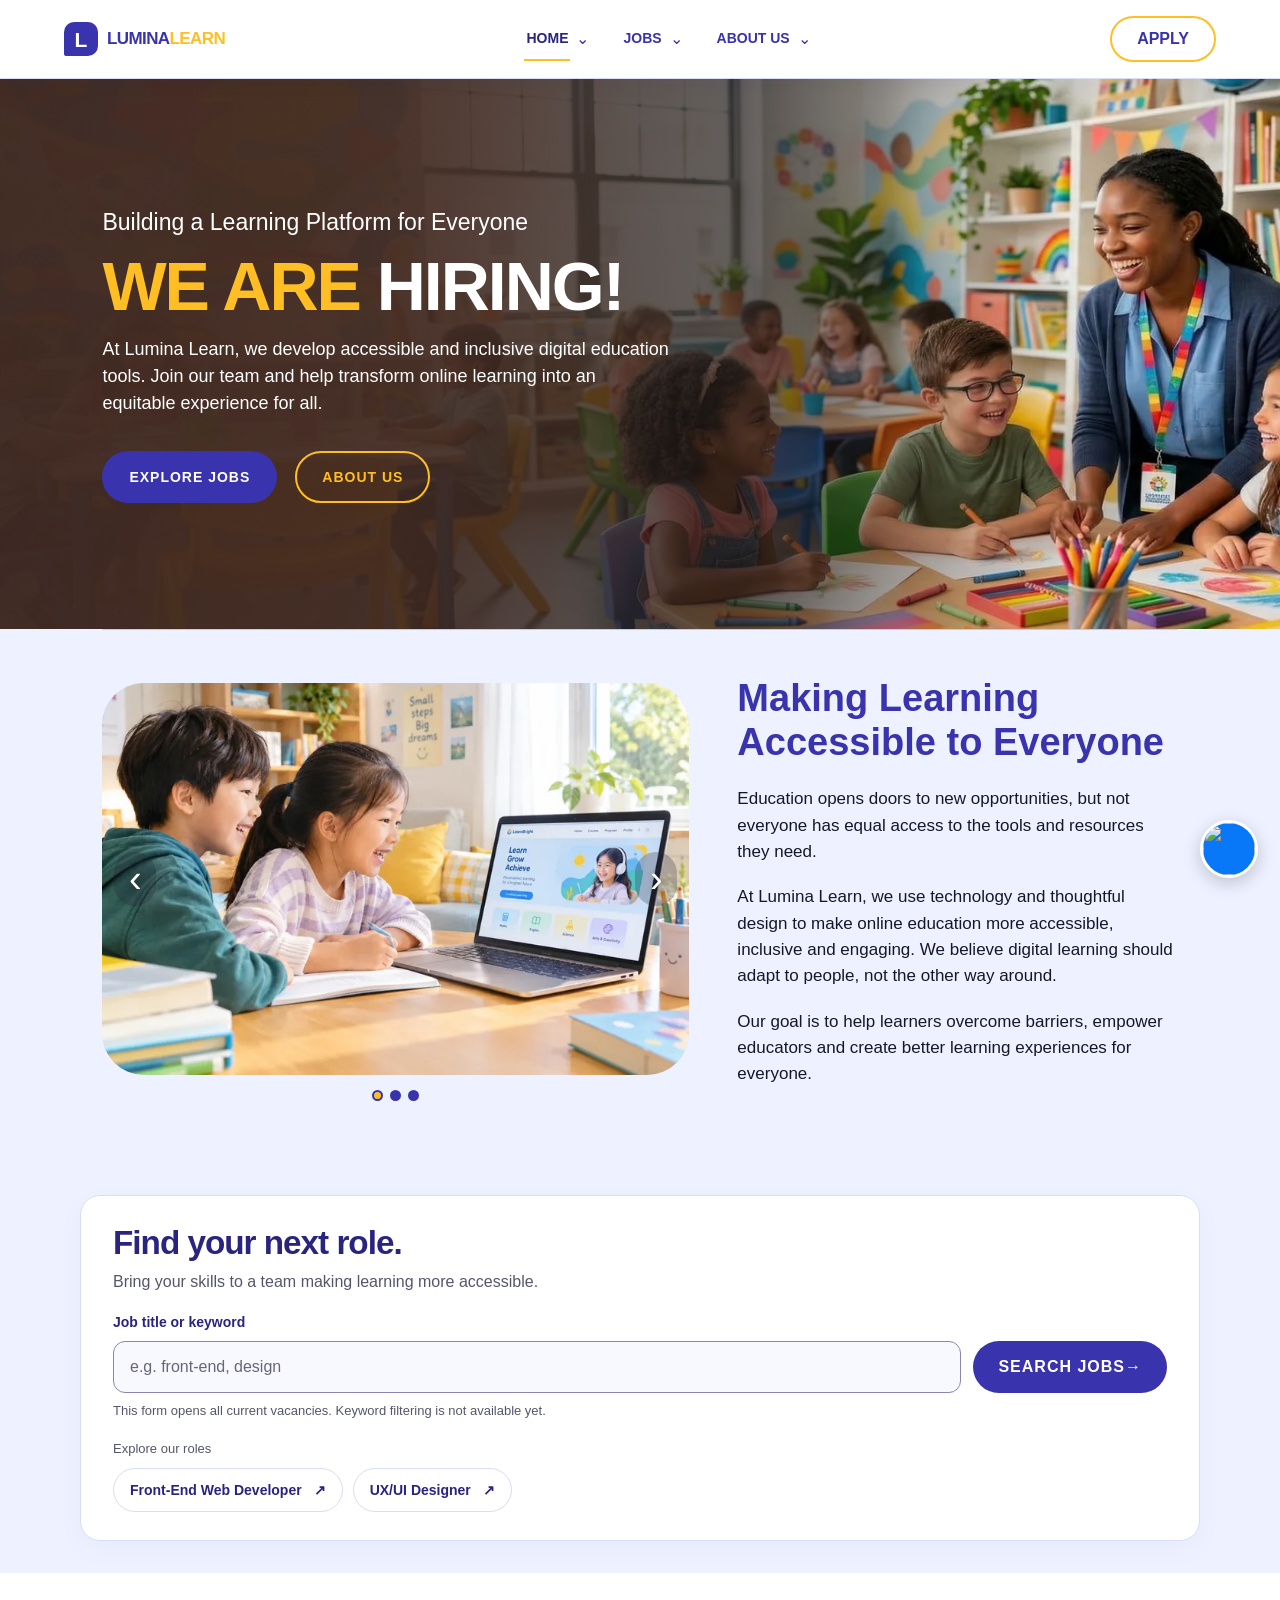
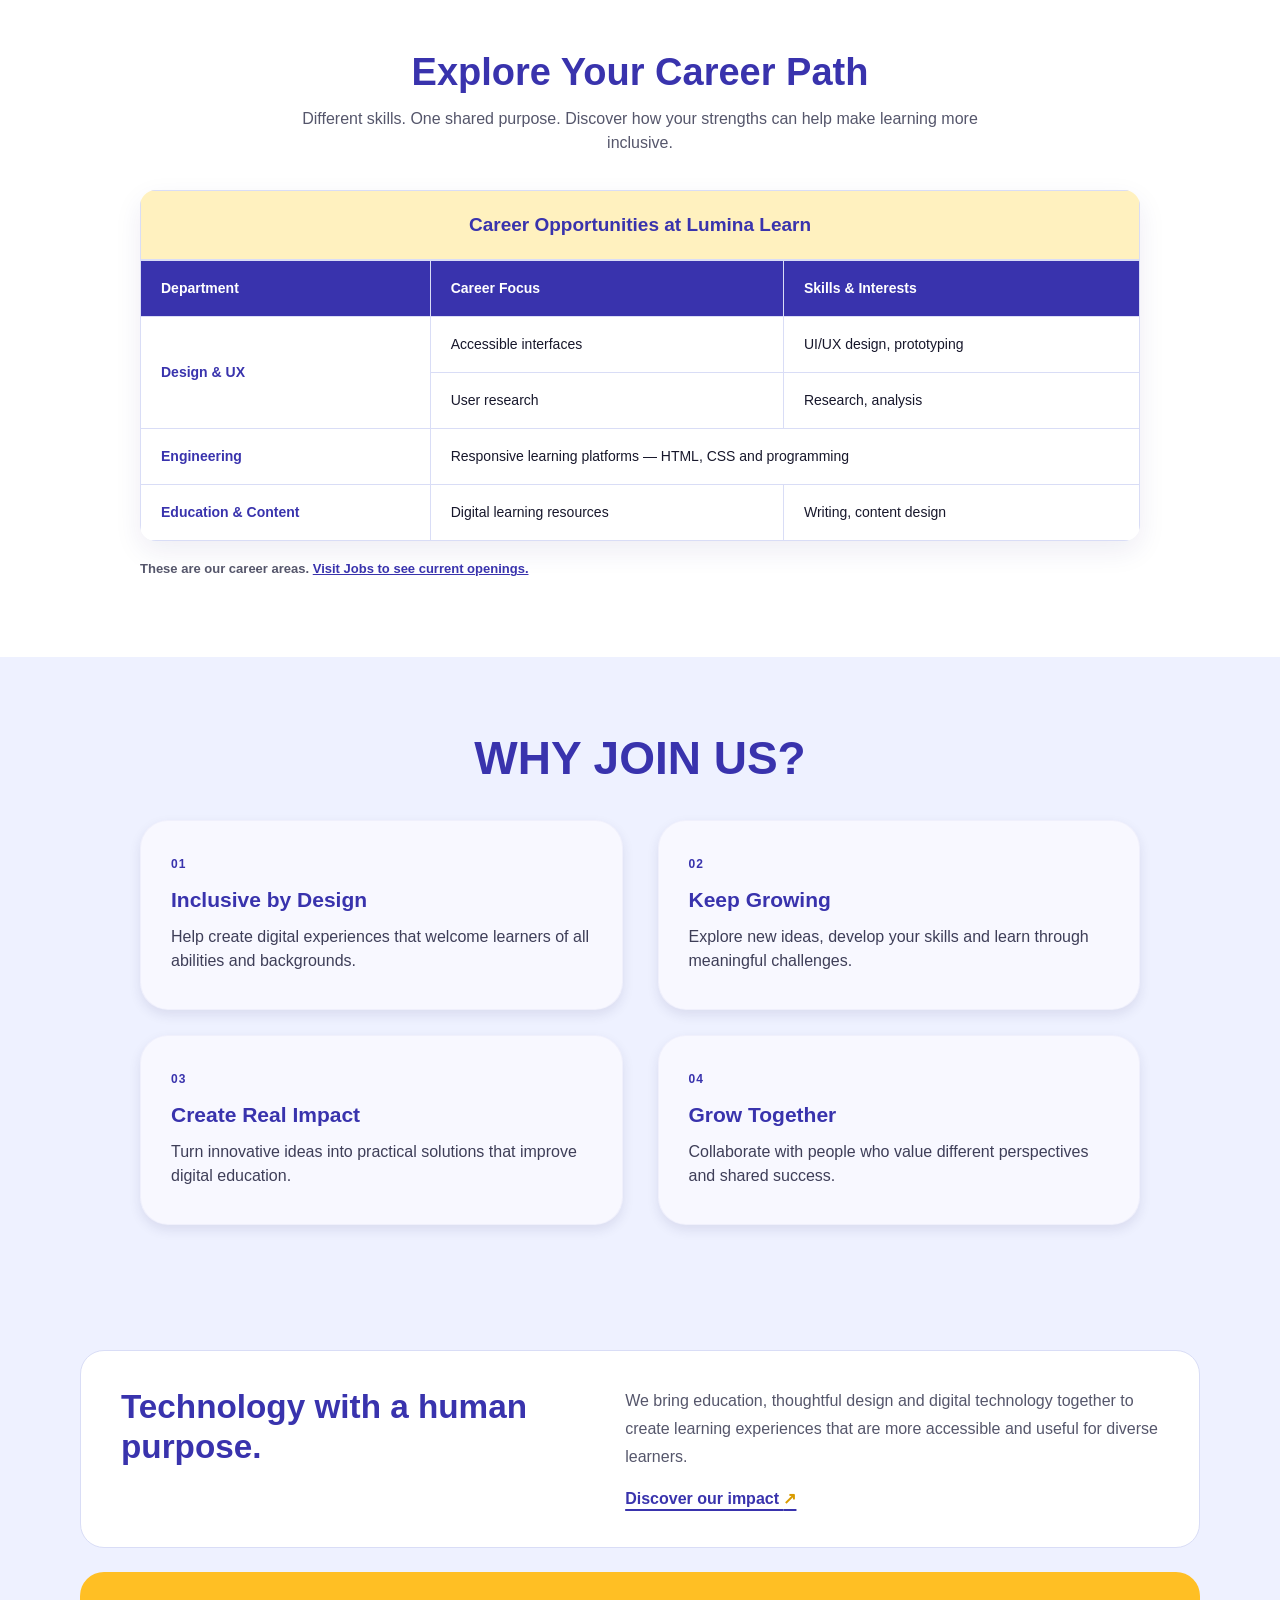
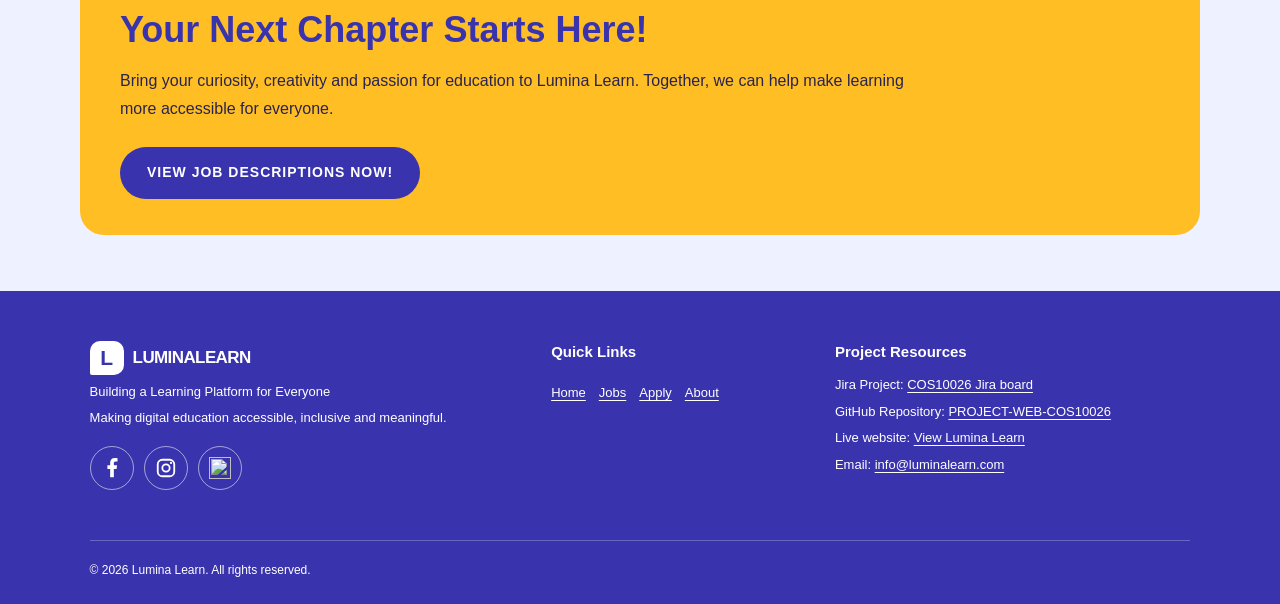
==== commit 2801ef08: "Improve menu and slider accessibility, document Part 1 and remove unused CSS" ====
--- a/index.html
+++ b/index.html
@@ -86,8 +86,8 @@
             <a class="apply-button" href="apply.html">Apply</a>
         </div>
         <details class="mobile-menu">
-                <summary class="mobile-menu-toggle" aria-label="Navigation menu">
-                    <span class="mobile-menu-bars" aria-hidden="true"><span></span><span></span><span></span></span><span class="mobile-menu-label" aria-hidden="true"><span class="menu-label-open">Menu</span><span class="menu-label-close">Close</span></span>
+                <summary class="mobile-menu-toggle">
+                    <span class="mobile-menu-bars" aria-hidden="true"><span></span><span></span><span></span></span><span class="mobile-menu-label"><span class="menu-label-open">Menu</span><span class="menu-label-close">Close</span></span>
                 </summary>
                 <nav class="mobile-menu-panel" aria-label="Mobile navigation"><details class="mobile-nav-group"><summary>Home</summary><a href="index.html#home" aria-current="page">Home overview</a><a href="index.html#our-impact">Our mission</a><a href="index.html#career">Career paths</a><a href="index.html#why-join-us">Why join us?</a></details><details class="mobile-nav-group"><summary>Jobs</summary><a href="jobs.html">Jobs overview</a><a href="jobs.html#frontend-developer">Front-End Web Developer</a><a href="jobs.html#ux-ui-designer">UX/UI Designer</a></details><details class="mobile-nav-group"><summary>About Us</summary><a href="about.html">About Us overview</a><a href="about.html#our-project">Our project</a><a href="about.html#group-info">Get to know us</a><a href="about.html#team-members">Meet our team</a><a href="about.html#site-footer">Contact us</a></details><a href="apply.html">Apply</a></nav>
         </details>
@@ -127,15 +127,15 @@
                         <img src="images/learning2.webp" srcset="images/learning2-480.webp 480w, images/learning2-768.webp 768w, images/learning2-1200.webp 1200w, images/learning2.webp 1536w" sizes="(max-width: 700px) 90vw, (max-width: 950px) 47vw, 50vw" loading="lazy" alt="A child learning online, with illustrated features for courses, personalised learning and progress tracking." width="1536" height="1024" decoding="async">
                         <img src="images/learning3.webp" srcset="images/learning3-480.webp 480w, images/learning3-768.webp 768w, images/learning3-1200.webp 1200w, images/learning3.webp 1536w" sizes="(max-width: 700px) 90vw, (max-width: 950px) 47vw, 50vw" loading="lazy" alt="A child celebrating a completed maths exercise, with illustrated learning progress charts." width="1536" height="1024" decoding="async">
                     </div>
-                    <div class="slider-arrow arrow-one">
+                    <div class="slider-arrow arrow-one" aria-hidden="true">
                         <label for="learning-slide-3" title="Previous image">‹</label>
                         <label for="learning-slide-2" title="Next image">›</label>
                     </div>
-                    <div class="slider-arrow arrow-two">
+                    <div class="slider-arrow arrow-two" aria-hidden="true">
                         <label for="learning-slide-1" title="Previous image">‹</label>
                         <label for="learning-slide-3" title="Next image">›</label>
                     </div>
-                    <div class="slider-arrow arrow-three">
+                    <div class="slider-arrow arrow-three" aria-hidden="true">
                         <label for="learning-slide-2" title="Previous image">‹</label>
                         <label for="learning-slide-1" title="Next image">›</label>
                     </div>
@@ -318,6 +318,7 @@
             <h2>Project Resources</h2>
             <p>Jira Project: <a href="https://hyo2108.atlassian.net/jira/software/projects/SCRUM/boards/1" target="_blank" rel="noopener noreferrer">COS10026 Jira board</a></p>
             <p>GitHub Repository: <a href="https://github.com/NguyenHieu-P/PROJECT-WEB-COS10026" target="_blank" rel="noopener noreferrer">PROJECT-WEB-COS10026</a></p>
+            <p>Live website: <a href="https://voliad.github.io/test-web-tech/" target="_blank" rel="noopener noreferrer">View Lumina Learn</a></p>
             <p>Email: <a href="mailto:info@luminalearn.com">info@luminalearn.com</a></p>
         </div>
         <p class="copyright">© 2026 Lumina Learn. All rights reserved.</p>
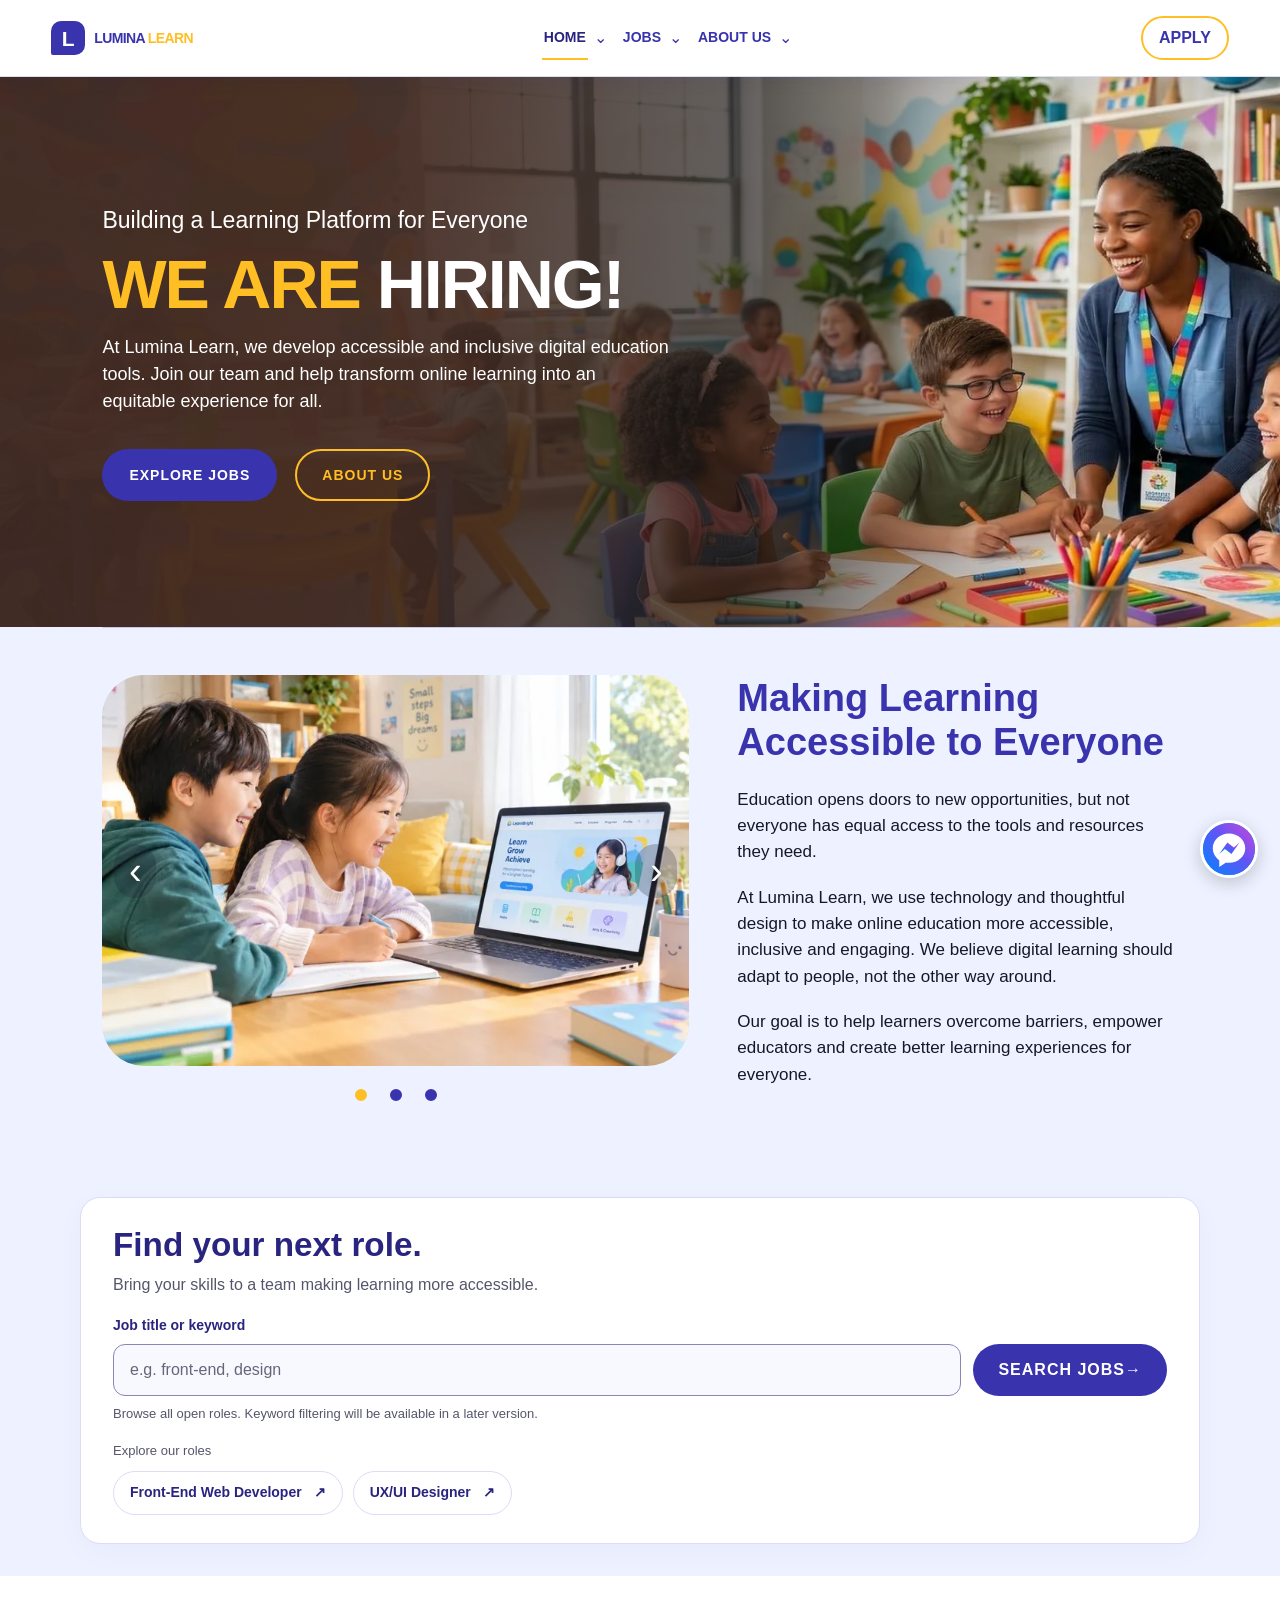
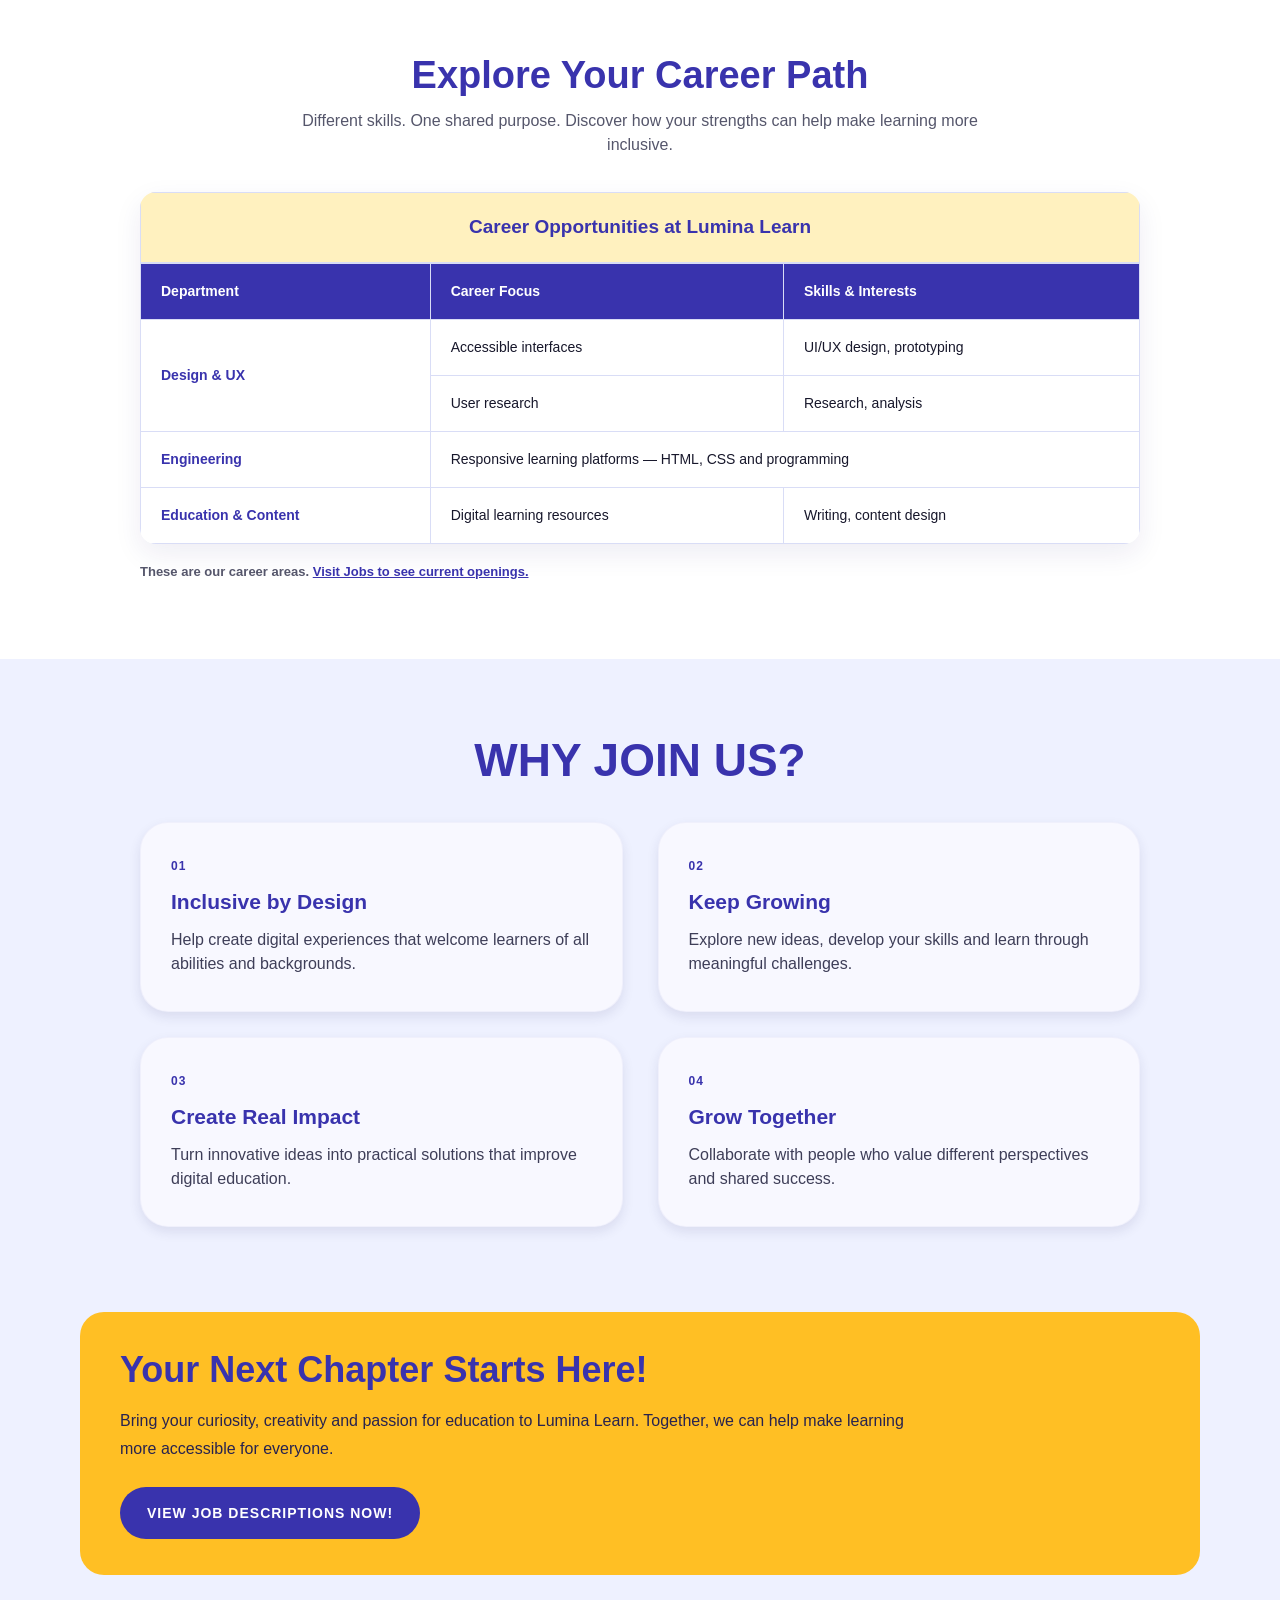
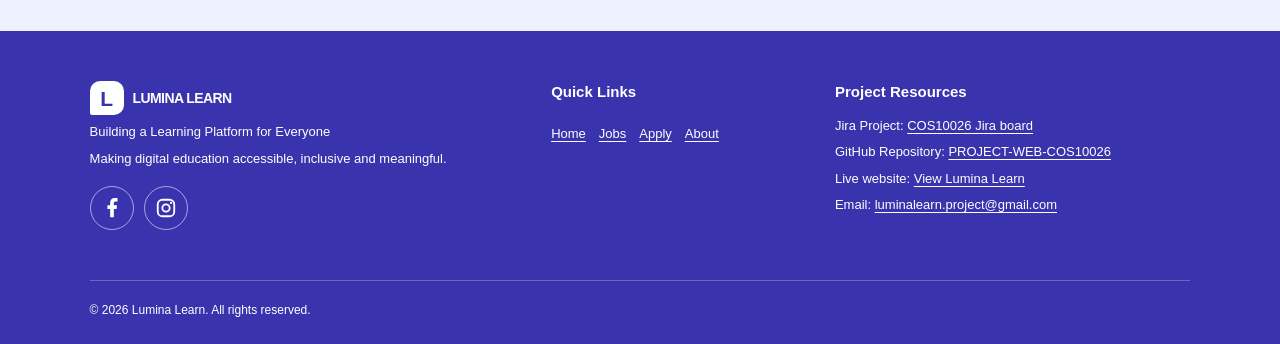
==== commit 2df5b073: "Integrate Part 1 website, team photos and project social contacts; remove obsolete duplicate files" ====
--- a/index.html
+++ b/index.html
@@ -1,332 +1,543 @@
 <!DOCTYPE html>
 <html lang="en">
-<head>
-    <meta charset="UTF-8">
-    <meta name="viewport" content="width=device-width, initial-scale=1.0">
-    <meta name="theme-color" content="#3933ad">
-    <meta name="description" content="Join Lumina Learn and help make digital education accessible to everyone.">
-    <meta property="og:type" content="website">
-    <meta property="og:site_name" content="Lumina Learn">
-    <meta property="og:title" content="Lumina Learn | Careers">
-    <meta property="og:description" content="Join Lumina Learn and help make digital education accessible to everyone.">
-    <title>Lumina Learn | Careers</title>
-    <link rel="icon" href="images/favicon.ico" sizes="any">
-    <link rel="icon" type="image/svg+xml" href="images/favicon.svg">
-    <link rel="preload" as="image" href="images/hero-classroom.webp" fetchpriority="high">
-    <link rel="stylesheet" href="styles.css">
-    <!-- Part 1 embedded CSS: one small, page-specific example.
-         Shared layout and component styles remain in the external stylesheet. -->
-    <style>
-        .home-role-intro h2 { letter-spacing: -1px; }
-    </style>
-</head>
-<body class="home-page">
-    <a class="skip-link" href="#home-main">Skip to main content</a>
-    <!-- Sticky navigation -->
-    <header class="site-header">
-        <a class="brand" href="#home" aria-label="Lumina Learn home">
-            <span class="brand-mark">L</span>
-            <span class="brand-name">LUMINA<span>LEARN</span></span>
-        </a>
-
-        <!-- Shared navigation: direct page links with hover/keyboard submenus, following the supplied team design. -->
-        <nav class="main-nav" aria-label="Main navigation">-
-            <div class="nav-dropdown">-
-                <a class="nav-link active" href="index.html#home" aria-current="page">Home</a><span class="caret" aria-hidden="true">⌄</span>-
-                <div class="dropdown-menu" role="group" aria-label="Home sections">-
-                    <a href="index.html#our-impact">Our Impact</a>-
-                    <a href="index.html#career">Career</a>-
-                    <a href="index.html#why-join-us">Why Join Us?</a>-
-                </div>-
-            </div>-
-            <div class="nav-dropdown">-
-                <a class="nav-link" href="jobs.html">Jobs</a><span class="caret" aria-hidden="true">⌄</span>-
-                <div class="dropdown-menu" role="group" aria-label="Jobs sections">-
-                    <a href="jobs.html#frontend-developer">Web Developer</a>-
-                    <a href="jobs.html#ux-ui-designer">UX/UI Designer</a>-
-                </div>-
-            </div>-
-            <div class="nav-dropdown">-
-                <a class="nav-link" href="about.html">About Us</a><span class="caret" aria-hidden="true">⌄</span>-
-                <div class="dropdown-menu" role="group" aria-label="About Us sections">-
-                    <a href="about.html#our-project">Our Project</a>-
-                    <a href="about.html#group-info">Get to Know</a>-
-                    <a href="about.html#team-members">Meet Our Team</a>-
-                    <a href="about.html#site-footer">Contact Us</a>-
-                </div>-
-            </div>-
-        </nav>
-
-        <div class="header-actions">
-            <a class="apply-button" href="apply.html">Apply</a>
-        </div>
-        <details class="mobile-menu">
-                <summary class="mobile-menu-toggle">
-                    <span class="mobile-menu-bars" aria-hidden="true"><span></span><span></span><span></span></span><span class="mobile-menu-label"><span class="menu-label-open">Menu</span><span class="menu-label-close">Close</span></span>
-                </summary>
-                <nav class="mobile-menu-panel" aria-label="Mobile navigation"><details class="mobile-nav-group"><summary>Home</summary><a href="index.html#home" aria-current="page">Home overview</a><a href="index.html#our-impact">Our mission</a><a href="index.html#career">Career paths</a><a href="index.html#why-join-us">Why join us?</a></details><details class="mobile-nav-group"><summary>Jobs</summary><a href="jobs.html">Jobs overview</a><a href="jobs.html#frontend-developer">Front-End Web Developer</a><a href="jobs.html#ux-ui-designer">UX/UI Designer</a></details><details class="mobile-nav-group"><summary>About Us</summary><a href="about.html">About Us overview</a><a href="about.html#our-project">Our project</a><a href="about.html#group-info">Get to know us</a><a href="about.html#team-members">Meet our team</a><a href="about.html#site-footer">Contact us</a></details><a href="apply.html">Apply</a></nav>
-        </details>
-    </header>
-
-    <main id="home-main" tabindex="-1">
-        <!-- Home / hero -->
-        <section class="hero section-anchor" id="home">
-            <div class="hero-copy">
-                <p class="eyebrow">Building a Learning Platform for Everyone</p>
-                <h1>WE ARE <span>HIRING!</span></h1>
-                <p class="hero-description">
-                    At Lumina Learn, we develop accessible and inclusive digital
+ <head>
+  <meta charset="utf-8">
+  <meta content="width=device-width, initial-scale=1.0" name="viewport">
+  <meta content="#3933ad" name="theme-color">
+  <meta content="website" property="og:type">
+  <meta content="Lumina Learn" property="og:site_name">
+  <meta content="Lumina Learn | Careers" property="og:title">
+  <meta content="Join Lumina Learn and help make digital education accessible to everyone." property="og:description">
+  <title>
+   Lumina Learn | Careers
+  </title>
+  <link href="images/favicon.ico" rel="icon" sizes="any">
+  <link href="images/favicon.svg" rel="icon" type="image/svg+xml">
+  <link as="image" href="images/hero-classroom.webp" rel="preload">
+  <link href="styles.css" rel="stylesheet">
+  <style>
+   .home-page #job-keyword { caret-color: var(--purple); }
+  </style>
+ </head>
+ <body class="home-page">
+  <a class="skip-link" href="#home-main">
+   Skip to main content
+  </a>
+  <header class="site-header">
+   <a aria-label="Lumina Learn home" class="brand" href="index.html#home">
+    <span class="brand-mark">
+     L
+    </span>
+    <span class="brand-name">
+     LUMINA
+     <span>
+      LEARN
+     </span>
+    </span>
+   </a>
+   <nav aria-label="Main navigation" class="main-nav">
+    <div class="nav-dropdown">
+     <a aria-current="page" class="nav-link active" href="index.html#home">
+      Home
+     </a>
+     <span aria-hidden="true" class="caret">
+      ⌄
+     </span>
+     <div aria-label="Home sections" class="dropdown-menu" role="group">
+      <a class="" href="index.html#our-impact">
+       Our Impact
+      </a>
+      <a class="" href="index.html#career">
+       Career
+      </a>
+      <a class="" href="index.html#why-join-us">
+       Why Join Us?
+      </a>
+     </div>
+    </div>
+    <div class="nav-dropdown">
+     <a class="nav-link" href="jobs.html">
+      Jobs
+     </a>
+     <span aria-hidden="true" class="caret">
+      ⌄
+     </span>
+     <div aria-label="Jobs sections" class="dropdown-menu" role="group">
+      <a class="" href="jobs.html#frontend-developer">
+       Web Developer
+      </a>
+      <a class="" href="jobs.html#ux-ui-designer">
+       UX/UI Designer
+      </a>
+     </div>
+    </div>
+    <div class="nav-dropdown">
+     <a class="nav-link" href="about.html">
+      About Us
+     </a>
+     <span aria-hidden="true" class="caret">
+      ⌄
+     </span>
+     <div aria-label="About Us sections" class="dropdown-menu" role="group">
+      <a class="" href="about.html#our-project">
+       Our Project
+      </a>
+      <a class="" href="about.html#group-info">
+       Get to Know
+      </a>
+      <a class="" href="about.html#team-members">
+       Meet Our Team
+      </a>
+      <a class="" href="about.html#site-footer">
+       Contact Us
+      </a>
+     </div>
+    </div>
+   </nav>
+   <div class="header-actions">
+    <a class="apply-button" href="apply.html">
+     Apply
+    </a>
+   </div>
+   <details class="mobile-menu">
+    <summary class="mobile-menu-toggle">
+     <span aria-hidden="true" class="mobile-menu-bars">
+      <span>
+      </span>
+      <span>
+      </span>
+      <span>
+      </span>
+     </span>
+     <span class="mobile-menu-label">
+      <span class="menu-label-open">
+       Menu
+      </span>
+      <span class="menu-label-close">
+       Close
+      </span>
+     </span>
+    </summary>
+    <nav aria-label="Mobile navigation" class="mobile-menu-panel">
+     <details class="mobile-nav-group">
+      <summary>
+       Home
+      </summary>
+      <a class="" href="index.html#home">
+       Home overview
+      </a>
+      <a class="" href="index.html#our-impact">
+       Our mission
+      </a>
+      <a class="" href="index.html#career">
+       Career paths
+      </a>
+      <a class="" href="index.html#why-join-us">
+       Why join us?
+      </a>
+     </details>
+     <details class="mobile-nav-group">
+      <summary>
+       Jobs
+      </summary>
+      <a class="" href="jobs.html">
+       Jobs overview
+      </a>
+      <a class="" href="jobs.html#frontend-developer">
+       Front-End Web Developer
+      </a>
+      <a class="" href="jobs.html#ux-ui-designer">
+       UX/UI Designer
+      </a>
+     </details>
+     <details class="mobile-nav-group">
+      <summary>
+       About Us
+      </summary>
+      <a class="" href="about.html">
+       About Us overview
+      </a>
+      <a class="" href="about.html#our-project">
+       Our project
+      </a>
+      <a class="" href="about.html#group-info">
+       Get to know us
+      </a>
+      <a class="" href="about.html#team-members">
+       Meet our team
+      </a>
+      <a class="" href="about.html#site-footer">
+       Contact us
+      </a>
+     </details>
+     <a class="" href="apply.html">
+      Apply
+     </a>
+    </nav>
+   </details>
+  </header>
+  <main id="home-main" tabindex="-1">
+   <section class="hero" id="home">
+    <div class="hero-copy">
+     <p class="eyebrow">
+      Building a Learning Platform for Everyone
+     </p>
+     <h1>
+      WE ARE
+      <span>
+       HIRING!
+      </span>
+     </h1>
+     <p class="hero-description">
+      At Lumina Learn, we develop accessible and inclusive digital
                     education tools. Join our team and help transform online
                     learning into an equitable experience for all.
-                </p>
-                <div class="hero-actions">
-                    <a class="button button-primary" href="jobs.html">Explore Jobs</a>
-                    <a class="button button-secondary" href="about.html">About Us</a>
-                </div>
-            </div>
-
-        </section>
-
-        <!-- Impact: image slider left, text right -->
-        <section class="impact-section section-anchor" id="our-impact" aria-labelledby="impact-title">
-            <div class="image-slider" role="group" aria-label="Learning at Lumina Learn">
-                <!-- CSS-only slider: choose an image using the dots -->
-                <input type="radio" name="learning-slide" id="learning-slide-1" aria-label="Show image 1 of 3" checked>
-                <input type="radio" name="learning-slide" id="learning-slide-2" aria-label="Show image 2 of 3">
-                <input type="radio" name="learning-slide" id="learning-slide-3" aria-label="Show image 3 of 3">
-
-                <div class="slider-window">
-                    <div class="slider-track">
-                        <!-- Illustrations supplied in the team folder; WebP versions preserve the full composition. -->
-                        <img src="images/learning1.webp" srcset="images/learning1-480.webp 480w, images/learning1-768.webp 768w, images/learning1-1200.webp 1200w, images/learning1.webp 1536w" sizes="(max-width: 700px) 90vw, (max-width: 950px) 47vw, 50vw" alt="Two children using an online learning platform together on a laptop." width="1536" height="1024" decoding="async">
-                        <img src="images/learning2.webp" srcset="images/learning2-480.webp 480w, images/learning2-768.webp 768w, images/learning2-1200.webp 1200w, images/learning2.webp 1536w" sizes="(max-width: 700px) 90vw, (max-width: 950px) 47vw, 50vw" loading="lazy" alt="A child learning online, with illustrated features for courses, personalised learning and progress tracking." width="1536" height="1024" decoding="async">
-                        <img src="images/learning3.webp" srcset="images/learning3-480.webp 480w, images/learning3-768.webp 768w, images/learning3-1200.webp 1200w, images/learning3.webp 1536w" sizes="(max-width: 700px) 90vw, (max-width: 950px) 47vw, 50vw" loading="lazy" alt="A child celebrating a completed maths exercise, with illustrated learning progress charts." width="1536" height="1024" decoding="async">
-                    </div>
-                    <div class="slider-arrow arrow-one" aria-hidden="true">
-                        <label for="learning-slide-3" title="Previous image">‹</label>
-                        <label for="learning-slide-2" title="Next image">›</label>
-                    </div>
-                    <div class="slider-arrow arrow-two" aria-hidden="true">
-                        <label for="learning-slide-1" title="Previous image">‹</label>
-                        <label for="learning-slide-3" title="Next image">›</label>
-                    </div>
-                    <div class="slider-arrow arrow-three" aria-hidden="true">
-                        <label for="learning-slide-2" title="Previous image">‹</label>
-                        <label for="learning-slide-1" title="Next image">›</label>
-                    </div>
-                </div>
-
-                <div class="slider-dots" role="group" aria-label="Choose slide">
-                    <label for="learning-slide-1" title="Show image 1"></label>
-                    <label for="learning-slide-2" title="Show image 2"></label>
-                    <label for="learning-slide-3" title="Show image 3"></label>
-                </div>
-            </div>
-
-            <div class="impact-copy">
-                <h2 id="impact-title">Making Learning Accessible to Everyone</h2>
-                <p>
-                    Education opens doors to new opportunities, but not everyone
+     </p>
+     <div class="hero-actions">
+      <a class="button button-primary" href="jobs.html">
+       Explore Jobs
+      </a>
+      <a class="button button-secondary" href="about.html">
+       About Us
+      </a>
+     </div>
+    </div>
+   </section>
+   <section class="impact-section" id="our-impact">
+    <div aria-label="Learning at Lumina Learn" class="image-slider" role="group">
+     <input aria-label="Show image 1 of 3" checked="" id="learning-slide-1" name="learning-slide" type="radio">
+     <input aria-label="Show image 2 of 3" id="learning-slide-2" name="learning-slide" type="radio">
+     <input aria-label="Show image 3 of 3" id="learning-slide-3" name="learning-slide" type="radio">
+     <div class="slider-window">
+      <div class="slider-track">
+       <img alt="Two children using an online learning platform together on a laptop." decoding="async" height="1024" loading="lazy" sizes="(max-width: 700px) 90vw, 50vw" src="images/learning1.webp" srcset="images/learning1-480.webp 480w, images/learning1-768.webp 768w, images/learning1-1200.webp 1200w" width="1536">
+       <img alt="A child learning online, with illustrated features for courses, personalised learning and progress tracking." decoding="async" height="1024" loading="lazy" sizes="(max-width: 700px) 90vw, 50vw" src="images/learning2.webp" srcset="images/learning2-480.webp 480w, images/learning2-768.webp 768w, images/learning2-1200.webp 1200w" width="1536">
+       <img alt="A child celebrating a completed maths exercise, with illustrated learning progress charts." decoding="async" height="1024" loading="lazy" sizes="(max-width: 700px) 90vw, 50vw" src="images/learning3.webp" srcset="images/learning3-480.webp 480w, images/learning3-768.webp 768w, images/learning3-1200.webp 1200w" width="1536">
+      </div>
+      <div aria-hidden="true" class="slider-arrow arrow-one">
+       <label for="learning-slide-3" title="Previous image">
+        ‹
+       </label>
+       <label for="learning-slide-2" title="Next image">
+        ›
+       </label>
+      </div>
+      <div aria-hidden="true" class="slider-arrow arrow-two">
+       <label for="learning-slide-1" title="Previous image">
+        ‹
+       </label>
+       <label for="learning-slide-3" title="Next image">
+        ›
+       </label>
+      </div>
+      <div aria-hidden="true" class="slider-arrow arrow-three">
+       <label for="learning-slide-2" title="Previous image">
+        ‹
+       </label>
+       <label for="learning-slide-1" title="Next image">
+        ›
+       </label>
+      </div>
+     </div>
+     <div aria-label="Choose slide" class="slider-dots" role="group">
+      <label for="learning-slide-1" title="Show image 1">
+      </label>
+      <label for="learning-slide-2" title="Show image 2">
+      </label>
+      <label for="learning-slide-3" title="Show image 3">
+      </label>
+     </div>
+    </div>
+    <div class="impact-copy">
+     <h2 id="impact-title">
+      Making Learning Accessible to Everyone
+     </h2>
+     <p>
+      Education opens doors to new opportunities, but not everyone
                     has equal access to the tools and resources they need.
-                </p>
-                <p>
-                    At Lumina Learn, we use technology and thoughtful design to
+     </p>
+     <p>
+      At Lumina Learn, we use technology and thoughtful design to
                     make online education more accessible, inclusive and engaging.
                     We believe digital learning should adapt to people, not the
                     other way around.
-                </p>
-                <p>
-                    Our goal is to help learners overcome barriers, empower
+     </p>
+     <p>
+      Our goal is to help learners overcome barriers, empower
                     educators and create better learning experiences for everyone.
-                </p>
-            </div>
-        </section>
-
-        <!-- Part 1 search interface: GET sends keywords to Jobs; filtering requires a later implementation. -->
-        <section id="find-role" class="home-role-browser" aria-labelledby="job-search-title">
-            <div class="home-role-intro">
-                <h2 id="job-search-title">Find your next role.</h2>
-                <p>Bring your skills to a team making learning more accessible.</p>
-            </div>
-            <form class="home-search-form" role="search" action="jobs.html#open-roles" method="get" aria-describedby="job-search-note">
-                <label for="job-keyword">Job title or keyword</label>
-                <div class="home-search-controls">
-                    <input type="search" id="job-keyword" name="keywords" placeholder="e.g. front-end, design" maxlength="80">
-                    <button class="button button-dark" type="submit">Search jobs <span aria-hidden="true">→</span></button>
-                </div>
-                <p id="job-search-note">This form opens all current vacancies. Keyword filtering is not available yet.</p>
-            </form>
-            <div class="home-role-links">
-                <span>Explore our roles</span>
-                <a href="jobs.html#frontend-developer">Front-End Web Developer <span aria-hidden="true">↗</span></a>
-                <a href="jobs.html#ux-ui-designer">UX/UI Designer <span aria-hidden="true">↗</span></a>
-            </div>
-        </section>
-
-        <!-- Career table with cell merging -->
-        <section class="career-section section-anchor" id="career">
-            <div class="section-heading">
-                <h2>Explore Your Career Path</h2>
-                <p>
-                    Different skills. One shared purpose. Discover how your
+     </p>
+    </div>
+   </section>
+   <section class="home-role-browser" id="find-role">
+    <div class="home-role-intro">
+     <h2 id="job-search-title">
+      Find your next role.
+     </h2>
+     <p>
+      Bring your skills to a team making learning more accessible.
+     </p>
+    </div>
+    <form action="jobs.html#open-roles" aria-describedby="job-search-note" class="home-search-form" method="get" role="search">
+     <label for="job-keyword">
+      Job title or keyword
+     </label>
+     <div class="home-search-controls">
+      <input id="job-keyword" maxlength="80" name="keywords" placeholder="e.g. front-end, design" type="search">
+      <button class="button button-dark" type="submit">
+       Search jobs
+       <span aria-hidden="true">
+        →
+       </span>
+      </button>
+     </div>
+     <p id="job-search-note">
+      Browse all open roles. Keyword filtering will be available in a later version.
+     </p>
+    </form>
+    <div class="home-role-links">
+     <span>
+      Explore our roles
+     </span>
+     <a href="jobs.html#frontend-developer">
+      Front-End Web Developer
+      <span aria-hidden="true">
+       ↗
+      </span>
+     </a>
+     <a href="jobs.html#ux-ui-designer">
+      UX/UI Designer
+      <span aria-hidden="true">
+       ↗
+      </span>
+     </a>
+    </div>
+   </section>
+   <section class="career-section" id="career">
+    <div class="section-heading">
+     <h2>
+      Explore Your Career Path
+     </h2>
+     <p>
+      Different skills. One shared purpose. Discover how your
                     strengths can help make learning more inclusive.
-                </p>
-            </div>
-
-            <div class="table-wrap">
-                <table class="career-table">
-                    <caption class="table-title">Career Opportunities at Lumina Learn</caption>
-                    <thead>
-                        <tr>
-                            <th scope="col">Department</th>
-                            <th scope="col">Career Focus</th>
-                            <th scope="col">Skills &amp; Interests</th>
-                        </tr>
-                    </thead>
-                    <!-- Design & UX is the header for this two-row group. -->
-                    <tbody>
-                        <tr>
-                            <th scope="rowgroup" rowspan="2" class="department-cell">Design &amp; UX</th>
-                            <td>Accessible interfaces</td>
-                            <td>UI/UX design, prototyping</td>
-                        </tr>
-                        <tr>
-                            <td>User research</td>
-                            <td>Research, analysis</td>
-                        </tr>
-                    </tbody>
-                    <tbody>
-                        <tr>
-                            <th scope="row" class="department-cell">Engineering</th>
-                            <td colspan="2">Responsive learning platforms — HTML, CSS and programming</td>
-                        </tr>
-                        <tr>
-                            <th scope="row" class="department-cell">Education &amp; Content</th>
-                            <td>Digital learning resources</td>
-                            <td>Writing, content design</td>
-                        </tr>
-                    </tbody>
-                </table>
-            </div>
-            <!-- Part 1 inline CSS: emphasise the distinction between career areas and vacancies. -->
-            <p class="table-note" style="font-weight: 600;">These are our career areas. <a href="jobs.html#open-roles">Visit Jobs to see current openings.</a></p>
-        </section>
-
-        <!-- Why join us -->
-        <section class="why-section section-anchor" id="why-join-us">
-            <div class="section-heading">
-                <h2>WHY JOIN US?</h2>
-            </div>
-
-            <div class="benefit-grid">
-                <article class="benefit-card">
-                    <span class="benefit-number" aria-hidden="true">01</span>
-                    <h3>Inclusive by Design</h3>
-                    <p>Help create digital experiences that welcome learners of all abilities and backgrounds.</p>
-                </article>
-                <article class="benefit-card">
-                    <span class="benefit-number" aria-hidden="true">02</span>
-                    <h3>Keep Growing</h3>
-                    <p>Explore new ideas, develop your skills and learn through meaningful challenges.</p>
-                </article>
-                <article class="benefit-card">
-                    <span class="benefit-number" aria-hidden="true">03</span>
-                    <h3>Create Real Impact</h3>
-                    <p>Turn innovative ideas into practical solutions that improve digital education.</p>
-                </article>
-                <article class="benefit-card">
-                    <span class="benefit-number" aria-hidden="true">04</span>
-                    <h3>Grow Together</h3>
-                    <p>Collaborate with people who value different perspectives and shared success.</p>
-                </article>
-            </div>
-        </section>
-
-        <!-- About section on the same homepage -->
-        <section class="about-strip section-anchor" id="about-us">
-            <div>
-                <h2>Technology with a human purpose.</h2>
-            </div>
-            <p>
-                We bring education, thoughtful design and digital technology
-                together to create learning experiences that are more accessible
-                and useful for diverse learners.
-            </p>
-            <a class="text-link" href="#our-impact">Discover our impact <span>↗</span></a>
-        </section>
-
-        <!-- Call to action -->
-        <section class="cta-section section-anchor" id="call-to-action">
-            <h2>Your Next Chapter Starts Here!</h2>
-            <p>
-                Bring your curiosity, creativity and passion for education to
+     </p>
+    </div>
+    <div class="table-wrap">
+     <table class="career-table">
+      <caption class="table-title">
+       Career Opportunities at Lumina Learn
+      </caption>
+      <thead>
+       <tr>
+        <th scope="col">
+         Department
+        </th>
+        <th scope="col">
+         Career Focus
+        </th>
+        <th scope="col">
+         Skills &amp; Interests
+        </th>
+       </tr>
+      </thead>
+      <tbody>
+       <tr>
+        <th class="department-cell" rowspan="2" scope="rowgroup">
+         Design &amp; UX
+        </th>
+        <td>
+         Accessible interfaces
+        </td>
+        <td>
+         UI/UX design, prototyping
+        </td>
+       </tr>
+       <tr>
+        <td>
+         User research
+        </td>
+        <td>
+         Research, analysis
+        </td>
+       </tr>
+      </tbody>
+      <tbody>
+       <tr>
+        <th class="department-cell">
+         Engineering
+        </th>
+        <td colspan="2">
+         Responsive learning platforms — HTML, CSS and programming
+        </td>
+       </tr>
+       <tr>
+        <th class="department-cell">
+         Education &amp; Content
+        </th>
+        <td>
+         Digital learning resources
+        </td>
+        <td>
+         Writing, content design
+        </td>
+       </tr>
+      </tbody>
+     </table>
+    </div>
+    <p class="table-note" style="font-weight: 600;">
+     These are our career areas.
+     <a href="jobs.html#open-roles">
+      Visit Jobs to see current openings.
+     </a>
+    </p>
+   </section>
+   <section class="why-section" id="why-join-us">
+    <div class="section-heading">
+     <h2>
+      WHY JOIN US?
+     </h2>
+    </div>
+    <div class="benefit-grid">
+     <article class="benefit-card">
+      <span aria-hidden="true" class="benefit-number">
+       01
+      </span>
+      <h3>
+       Inclusive by Design
+      </h3>
+      <p>
+       Help create digital experiences that welcome learners of all abilities and backgrounds.
+      </p>
+     </article>
+     <article class="benefit-card">
+      <span aria-hidden="true" class="benefit-number">
+       02
+      </span>
+      <h3>
+       Keep Growing
+      </h3>
+      <p>
+       Explore new ideas, develop your skills and learn through meaningful challenges.
+      </p>
+     </article>
+     <article class="benefit-card">
+      <span aria-hidden="true" class="benefit-number">
+       03
+      </span>
+      <h3>
+       Create Real Impact
+      </h3>
+      <p>
+       Turn innovative ideas into practical solutions that improve digital education.
+      </p>
+     </article>
+     <article class="benefit-card">
+      <span aria-hidden="true" class="benefit-number">
+       04
+      </span>
+      <h3>
+       Grow Together
+      </h3>
+      <p>
+       Collaborate with people who value different perspectives and shared success.
+      </p>
+     </article>
+    </div>
+   </section>
+   <section class="cta-section" id="call-to-action">
+    <h2>
+     Your Next Chapter Starts Here!
+    </h2>
+    <p>
+     Bring your curiosity, creativity and passion for education to
                 Lumina Learn. Together, we can help make learning more accessible
                 for everyone.
-            </p>
-            <a class="button button-dark" href="jobs.html">View Job Descriptions Now!</a>
-        </section>
-    </main>
-
-    <footer class="site-footer" id="site-footer">
-        <div class="footer-brand">
-            <a class="brand brand-light" href="#home">
-                <span class="brand-mark">L</span>
-                <span class="brand-name">LUMINA<span>LEARN</span></span>
-            </a>
-            <p>Building a Learning Platform for Everyone</p>
-            <p>Making digital education accessible, inclusive and meaningful.</p>
-            <!-- Social links currently use platform homepages; replace with team profile URLs when available. -->
-            <div class="footer-social">
-                <a class="footer-social-icon" href="https://www.facebook.com/" target="_blank" rel="noopener noreferrer" aria-label="Facebook (opens in a new tab)"><img src="images/social-facebook.svg" alt="" width="22" height="22"></a>
-                <a class="footer-social-icon" href="https://www.instagram.com/" target="_blank" rel="noopener noreferrer" aria-label="Instagram (opens in a new tab)"><img src="images/social-instagram.svg" alt="" width="22" height="22"></a>
-                <a class="footer-social-icon" href="https://www.linkedin.com/" target="_blank" rel="noopener noreferrer" aria-label="LinkedIn (opens in a new tab)"><img src="images/social-linkedin.svg" alt="" width="22" height="22"></a>
-            </div>
-        </div>
-        <div class="footer-links">
-            <h2>Quick Links</h2>
-            <a href="#home">Home</a>
-            <a href="jobs.html">Jobs</a>
-            <a href="apply.html">Apply</a>
-            <a href="about.html">About</a>
-        </div>
-        <div class="footer-resources">
-            <h2>Project Resources</h2>
-            <p>Jira Project: <a href="https://hyo2108.atlassian.net/jira/software/projects/SCRUM/boards/1" target="_blank" rel="noopener noreferrer">COS10026 Jira board</a></p>
-            <p>GitHub Repository: <a href="https://github.com/NguyenHieu-P/PROJECT-WEB-COS10026" target="_blank" rel="noopener noreferrer">PROJECT-WEB-COS10026</a></p>
-            <p>Live website: <a href="https://voliad.github.io/test-web-tech/" target="_blank" rel="noopener noreferrer">View Lumina Learn</a></p>
-            <p>Email: <a href="mailto:info@luminalearn.com">info@luminalearn.com</a></p>
-        </div>
-        <p class="copyright">© 2026 Lumina Learn. All rights reserved.</p>
-    </footer>
-
-    <!-- Optional floating Zalo contact button: replace URL and icon file -->
-    <a class="zalo-float" href="https://zalo.me/" target="_blank" rel="noopener noreferrer" aria-label="Visit Zalo (platform homepage)">
-        <img src="images/zalo-icon.webp" alt="">
-    </a>
-</body>
+    </p>
+    <a class="button button-dark" href="jobs.html">
+     View Job Descriptions Now!
+    </a>
+   </section>
+  </main>
+  <footer class="site-footer" id="site-footer">
+   <div class="footer-brand">
+    <a class="brand brand-light" href="index.html#home">
+     <span class="brand-mark">
+      L
+     </span>
+     <span class="brand-name">
+      LUMINA
+      <span>
+       LEARN
+      </span>
+     </span>
+    </a>
+    <p>
+     Building a Learning Platform for Everyone
+    </p>
+    <p>
+     Making digital education accessible, inclusive and meaningful.
+    </p>
+    <div class="footer-social">
+     <a aria-label="Facebook (opens in a new tab)" class="footer-social-icon" href="https://www.facebook.com/profile.php?id=61596296752214" rel="noopener noreferrer" target="_blank">
+      <img alt="" height="22" src="images/social-facebook.svg" width="22">
+     </a>
+     <a aria-label="Instagram (opens in a new tab)" class="footer-social-icon" href="https://www.instagram.com/luminalearn.project/" rel="noopener noreferrer" target="_blank">
+      <img alt="" height="22" src="images/social-instagram.svg" width="22">
+     </a>
+    </div>
+   </div>
+   <div class="footer-links">
+    <h2>
+     Quick Links
+    </h2>
+    <a href="index.html#home">
+     Home
+    </a>
+    <a href="jobs.html">
+     Jobs
+    </a>
+    <a href="apply.html">
+     Apply
+    </a>
+    <a aria-current="page" href="about.html">
+     About
+    </a>
+   </div>
+   <div class="footer-resources">
+    <h2>
+     Project Resources
+    </h2>
+    <p>
+     Jira Project:
+     <a href="https://hyo2108.atlassian.net/jira/software/projects/SCRUM/boards/1" rel="noopener noreferrer" target="_blank">
+      COS10026 Jira board
+     </a>
+    </p>
+    <p>
+     GitHub Repository:
+     <a href="https://github.com/NguyenHieu-P/PROJECT-WEB-COS10026" rel="noopener noreferrer" target="_blank">
+      PROJECT-WEB-COS10026
+     </a>
+    </p>
+    <p>
+     Live website:
+     <a href="https://nguyenhieu-p.github.io/PROJECT-WEB-COS10026/" rel="noopener noreferrer" target="_blank">
+      View Lumina Learn
+     </a>
+    </p>
+    <p>
+     Email:
+     <a href="mailto:luminalearn.project@gmail.com">
+      luminalearn.project@gmail.com
+     </a>
+    </p>
+   </div>
+   <p class="copyright">
+    © 2026 Lumina Learn. All rights reserved.
+   </p>
+   <a aria-label="Message Lumina Learn on Messenger (opens in a new tab)" class="messenger-float" href="https://m.me/61596296752214" rel="noopener noreferrer" target="_blank">
+    <img alt="" height="52" src="images/messenger-icon.svg" width="52">
+   </a>
+  </footer>
+ </body>
 </html>
--- a/styles.css
+++ b/styles.css
@@ -1,31 +1,3 @@
-/* Visual baseline restored from the user-supplied UI-UX-refined folder.
-   rem values preserve its original default sizes; form/asset fixes remain in HTML. */
-/* MỤC LỤC CSS — LUMINA LEARN / COS10026 PART 1
-   Tìm nhanh bằng Ctrl+F các mã trong ngoặc vuông:
-   [CHUNG]  Màu sắc, font nền, header, menu, nút và footer — cả nhóm phối hợp.
-   [HOME]   index.html — Lê Thu Phương.
-   [JOBS]   jobs.html — Nguyễn Minh Hiếu.
-   [ABOUT]  about.html — Bùi Đào Việt Anh.
-   [APPLY]  apply.html — Trần Gia Cát Anh.
-   [SKIP]   Skip link dùng chung trên bốn trang.
-
-   Cách theo dõi:
-   - Sửa phần của trang mình; báo nhóm trước khi sửa phần dùng chung.
-   - Mỗi phần có cả quy tắc desktop và @media cho màn hình nhỏ.
-   - Giữ thứ tự các quy tắc: một số dòng sau chủ ý bổ sung dòng trước.
-   - Sau khi sửa phần chung, kiểm tra lại cả bốn trang.
-*/
-/* LUMINA LEARN — shared stylesheet, HTML/CSS Part 1.
-   Each section includes its own responsive rules.
-   Source order within each section is intentional; keep state and
-   responsive overrides after the rules they refine. */
-
-/* ======================================================================
-   [CHUNG] PHẦN DÙNG CHUNG — CẢ NHÓM PHỐI HỢP
-   Gồm biến màu, font cơ bản, header/menu desktop và mobile, nút, footer.
-   Chỉnh ở đây có thể ảnh hưởng mọi trang. Kiểm tra cả bốn trang sau khi sửa.
-   ====================================================================== */
-
 :root {
     --lavender: #eef1ff;
     --purple: #3933ad;
@@ -47,7 +19,6 @@
 html {
     font-size: 100%;
     scroll-behavior: smooth;
-    /* One viewport offset for anchors and focus scrolling; avoid per-target duplication. */
     scroll-padding-top: max(92px, 6rem);
 }
 
@@ -66,21 +37,6 @@
 
 img {
     max-width: 100%;
-}
-
-.site-header {
-    background: var(--white);
-    position: sticky;
-    top: 0;
-    z-index: 1000;
-    display: flex;
-    align-items: center;
-    justify-content: space-between;
-    flex-wrap: wrap;
-    gap: 28px;
-    padding: 16px 5%;
-    border-bottom: 1px solid var(--line);
-    box-shadow: 0 4px 18px rgba(38, 36, 104, 0.06);
 }
 
 .brand {
@@ -108,22 +64,8 @@
     font-size: 1.3125rem;
 }
 
-.brand-name {
-    min-width: 0;
-    color: var(--purple);
-    font-weight: 800;
-    letter-spacing: -0.6px;
-    font-size: 1.0625rem;
-}
-
 .brand-name span {
     color: var(--yellow);
-}
-
-.main-nav {
-    display: flex;
-    align-items: center;
-    gap: clamp(14px, 2.5vw, 38px);
 }
 
 .nav-link {
@@ -145,92 +87,73 @@
     border-bottom-color: var(--yellow);
 }
 
-/* CHUNG: menu theo ban cua Phuong; chu chuyen trang, hover/focus mo muc con. */-
-.nav-dropdown { position: relative; display: flex; align-items: center; gap: 3px; }-
-.caret { display: inline-block; margin-left: 3px; color: var(--purple); transition: transform 0.2s ease; }-
-.nav-dropdown:hover .caret,-
-.nav-dropdown:focus-within .caret { transform: rotate(180deg); }-
-.dropdown-menu {-
-    position: absolute;-
-    top: 100%;-
-    left: 50%;-
-    min-width: 190px;-
-    padding: 8px;-
-    background: var(--white);-
-    border: 1px solid var(--line);-
-    border-radius: 12px;-
-    box-shadow: 0 14px 32px rgba(31, 29, 94, 0.15);-
-    opacity: 0;-
-    visibility: hidden;-
-    transform: translate(-50%, 10px);-
-    transition: opacity 0.2s ease, transform 0.2s ease, visibility 0.2s;-
-}-
-.nav-dropdown:hover .dropdown-menu,-
-.nav-dropdown:focus-within .dropdown-menu { opacity: 1; visibility: visible; transform: translate(-50%, 0); }-
-.dropdown-menu a {-
-    display: block;-
-    min-height: 44px;-
-    padding: 10px 12px;-
-    border-radius: 10px;-
-    color: var(--purple);-
-    text-decoration: none;-
-    font-size: 0.8125rem;-
-    transition: background-color 0.2s ease, padding-left 0.2s ease;-
-}-
-.dropdown-menu a:hover,-
-.dropdown-menu a:focus-visible { padding-left: 17px; background: #f0efff; color: var(--purple-dark); }-
-+.nav-dropdown {
+    position: relative;
+    display: flex;
+    align-items: center;
+    gap: 3px;
+}
+
+.caret {
+    display: inline-block;
+    margin-left: 3px;
+    color: var(--purple);
+    transition: transform 0.2s ease;
+}
+
+.nav-dropdown:hover .caret,
+.nav-dropdown:focus-within .caret {
+    transform: rotate(180deg);
+}
+
+.dropdown-menu {
+    position: absolute;
+    top: 100%;
+    left: 50%;
+    min-width: 190px;
+    padding: 8px;
+    background: var(--white);
+    border: 1px solid var(--line);
+    border-radius: 12px;
+    box-shadow: 0 14px 32px rgba(31, 29, 94, 0.15);
+    opacity: 0;
+    visibility: hidden;
+    transform: translate(-50%, 10px);
+    transition: opacity 0.2s ease, transform 0.2s ease, visibility 0.2s;
+}
+
+.nav-dropdown:hover .dropdown-menu,
+.nav-dropdown:focus-within .dropdown-menu {
+    opacity: 1;
+    visibility: visible;
+    transform: translate(-50%, 0);
+}
+
+.dropdown-menu a {
+    display: block;
+    min-height: 44px;
+    padding: 10px 12px;
+    border-radius: 10px;
+    color: var(--purple);
+    text-decoration: none;
+    font-size: 0.8125rem;
+    transition: background-color 0.2s ease, padding-left 0.2s ease;
+}
+
+.dropdown-menu a:hover,
+.dropdown-menu a:active,
+.dropdown-menu a:focus-visible {
+    padding-left: 17px;
+    background: #f0efff;
+    color: var(--purple-dark);
+    font-weight: 700;
+}
 
 .header-actions {
     display: flex;
     align-items: center;
     gap: 20px;
     flex-shrink: 0;
-}
-
-.apply-button {
-    padding: 9px 25px;
-    border: 2px solid var(--yellow);
-    border-radius: 30px;
-    color: var(--purple);
-    text-decoration: none;
-    text-transform: uppercase;
-    font-weight: 700;
-    transition: color 0.2s ease, background-color 0.2s ease;
 }
 
 .apply-button:hover {
@@ -351,13 +274,13 @@
     font-size: 0.8125rem;
 }
 
-/* CHUNG: Facebook, Instagram and LinkedIn icons in all four footers. */
 .footer-social {
     display: flex;
     flex-wrap: wrap;
     gap: 10px;
     margin-top: 18px;
 }
+
 .footer-social-icon {
     display: inline-flex;
     align-items: center;
@@ -367,10 +290,12 @@
     border: 1px solid rgba(255, 255, 255, 0.55);
     border-radius: 50%;
 }
+
 .footer-social-icon:hover {
     background: var(--purple-dark);
     border-color: var(--yellow);
 }
+
 .footer-social-icon img {
     display: block;
     width: 22px;
@@ -416,8 +341,6 @@
     font-size: 0.75rem;
 }
 
-/* CHUNG: focus tim tren nen sang; bao gom form va vung bang co tabindex.
-   Ngoai le nen toi duoc xac dinh theo vi tri, khong theo mau cua nut. */
 a:focus-visible,
 button:focus-visible,
 input:focus-visible,
@@ -435,291 +358,48 @@
     box-shadow: 0 0 0 6px var(--purple-dark);
 }
 
-@media (max-width: 950px) {
-
-    .site-header {
-        gap: 14px;
-        padding-inline: 4%;
-    }
-
-    .main-nav {
-        gap: 14px;
-    }
-
-    .brand-name {
-        font-size: 0.875rem;
-    }
-
-    .apply-button {
-        padding: 8px 16px;
-    }
-
-}
-
-@media (max-width: 700px) {
-
-.nav-link {
-        font-size: 0.75rem;
-    }
-
-    .header-actions {
-        margin-left: auto;
-        gap: 10px;
-    }
-
-    .apply-button {
-        padding: 7px 13px;
-        font-size: 0.75rem;
-    }
-
-    .site-footer {
-        grid-template-columns: 1fr;
-        gap: 28px;
-        padding: 40px 7% 22px;
-    }
-
-    .copyright {
-        grid-column: auto;
-    }
-
-}
-
-@media (prefers-reduced-motion: reduce) {
-
-    html {
-        scroll-behavior: auto;
-    }
-
-    *,
-    *::before,
-    *::after {
-        transition-duration: 0.01ms !important;
-        animation-duration: 0.01ms !important;
-    }
-
-}
-
-.mobile-menu {
-    display: none;
-    position: static;
-}
-
-.mobile-menu-toggle {
-    flex-direction: column;
-    gap: 4px;
-    min-width: max(48px, 2.75rem);
-    min-height: max(48px, 3rem);
-    color: var(--purple-dark);
+.site-header {
+    background: var(--white);
+    position: sticky;
+    top: 0;
+    z-index: 1000;
     display: flex;
     align-items: center;
-    justify-content: center;
-    border: 1px solid var(--line);
-    border-radius: 12px;
-    background: white;
-    cursor: pointer;
-    list-style: none;
-}
-
-.mobile-menu-toggle::-webkit-details-marker {
-    display: none;
-}
-
-.mobile-menu-toggle:focus-visible {
-    outline: 3px solid var(--purple-dark);
-    outline-offset: 3px;
-}
-
-.mobile-menu-bars {
+    justify-content: space-between;
+    flex-wrap: wrap;
+    padding: 16px 5%;
+    border-bottom: 1px solid var(--line);
+    box-shadow: 0 4px 18px rgba(38, 36, 104, 0.06);
+    gap: 14px;
+    padding-inline: 4%;
+}
+
+.main-nav {
     display: flex;
-    flex-direction: column;
-    gap: 5px;
-
-    position: relative;
-    width: 22px;
-    height: 14px;
-}
-
-.mobile-menu-bars > span {
-    width: 22px;
-    height: 2px;
-    background: var(--purple);
-
-    position: absolute;
-    left: 0;
-}
-
-.mobile-menu[open] .mobile-menu-toggle {
-    background: var(--lavender);
-    border-color: var(--purple);
-}
-
-.mobile-menu-panel {
-    position: absolute;
-    top: calc(100% + 10px);
-    right: 0;
-    z-index: 1100;
-    width: min(290px, calc(100vw - 32px));
-    padding: 10px;
-    max-height: calc(100vh - 110px);
-    max-height: calc(100dvh - max(110px, 7rem));
-    overflow-y: auto;
-    border: 1px solid var(--line);
-    border-radius: 16px;
-    background: white;
-    box-shadow: 0 12px 30px rgba(31,29,94,.18);
-}
-
-/* CHUNG: cac nhom menu thu gon tren dien thoai, mo bang Enter/Space. */
-.mobile-nav-group summary {
-    padding: 12px 14px;
-    min-height: 44px;
-    color: var(--purple-dark);
+    align-items: center;
+    gap: 14px;
+}
+
+.brand-name {
+    min-width: 0;
+    color: var(--purple);
+    font-weight: 800;
+    letter-spacing: -0.6px;
+    font-size: 0.875rem;
+}
+
+.apply-button {
+    border: 2px solid var(--yellow);
+    border-radius: 30px;
+    color: var(--purple);
+    text-decoration: none;
+    text-transform: uppercase;
     font-weight: 700;
-    cursor: pointer;
-    border-radius: 8px;
-}
-
-.mobile-nav-group[open] summary {
-    background: var(--lavender);
-}
-
-.mobile-nav-group summary:focus-visible {
-    outline: 3px solid var(--purple-dark);
-    outline-offset: -3px;
-}
-
-.mobile-nav-group a {
-    margin-left: 12px;
-    font-size: 0.8125rem;
-    font-weight: 400;
-}
-
-.mobile-menu-panel a {
-    display: block;
-    padding: 12px 14px;
-    min-height: 44px;
-    border-radius: 8px;
-    color: var(--purple-dark);
-    font-weight: 700;
-    text-decoration: none;
-}
-
-.mobile-menu-panel a:hover,
-.mobile-menu-panel a[aria-current="page"] {
-    background: var(--lavender);
-}
-
-.mobile-menu-panel a:focus-visible {
-    outline: 3px solid var(--purple-dark);
-    outline-offset: -3px;
-}
-
-/* CHUNG: tablet va thiet bi khong hover dung menu bam, ke ca man hinh rong. */
-@media (max-width: 1024px), (hover: none) {
-    .site-header .main-nav { display: none; }
-    .site-header .mobile-menu { display: block; }
-    .site-header { min-height: max(80.8px, 5.05rem); }
-    .site-header .header-actions { padding-right: 64px; }
-    .site-header .mobile-menu-toggle { position: absolute; top: 16px; right: 5%; }
-    .site-header .mobile-menu:not([open]) { width: 0; margin-left: -28px; }
-    /* The open menu is a full-width row. Same-page links scroll it away
-       with the header instead of leaving an overlay over the destination. */
-    .site-header:has(.mobile-menu[open]) { position: relative; }
-    .site-header .mobile-menu[open] { flex-basis: 100%; width: 100%; }
-    .site-header .mobile-menu[open] .mobile-menu-panel {
-        position: static;
-        width: 100%;
-        max-height: none;
-        overflow: visible;
-        box-shadow: none;
-    }
-
-}
-
-@media (max-width: 700px) {
-
-    .site-header {
-        flex-wrap: wrap;
-        gap: 8px;
-        padding: 12px 4%;
-    }
-
-    .site-header .brand-mark {
-        width: 28px;
-        height: 28px;
-        font-size: 1.125rem;
-    }
-
-    .site-header .brand {
-        gap: 6px;
-    }
-
-    .site-header .brand-name {
-        font-size: 0.75rem;
-    }
-
-    .site-header .header-actions {
-        gap: 8px;
-        margin-left: auto;
-    }
-    .site-header { min-height: max(72.8px, 4.55rem); }
-    .site-header .mobile-menu-toggle { top: 12px; right: 4%; }
-    .site-header .mobile-menu:not([open]) { margin-left: -8px; }
-
-    .site-header .apply-button {
-        padding: 8px 12px;
-        font-size: 0.75rem;
-    }
-
-}
-
-.mobile-menu-label {
-    font-size: 0.625rem;
-    line-height: 1;
-    font-weight: 700;
-}
-
-.menu-label-close,
-.mobile-menu[open] .menu-label-open {
-    display: none;
-}
-
-.mobile-menu[open] .menu-label-close {
-    display: inline;
-}
-
-.mobile-menu-bars > span:nth-child(1) {
-    top: 0;
-}
-
-.mobile-menu-bars > span:nth-child(2) {
-    top: 6px;
-}
-
-.mobile-menu-bars > span:nth-child(3) {
-    top: 12px;
-}
-
-.mobile-menu[open] .mobile-menu-bars > span:nth-child(1) {
-    top: 6px;
-    transform: rotate(45deg);
-}
-
-.mobile-menu[open] .mobile-menu-bars > span:nth-child(2) {
-    opacity: 0;
-}
-
-.mobile-menu[open] .mobile-menu-bars > span:nth-child(3) {
-    top: 6px;
-    transform: rotate(-45deg);
-}
-
-/* ======================================================================
-   [HOME] TRANG CHỦ — index.html — LÊ THU PHƯƠNG
-   Gồm hero tuyển dụng, hình trang trí, slider Our Impact, search,
-   bảng Career, Why Join Us và hai thẻ giới thiệu/lời mời cuối trang.
-   Quy tắc .home-page chỉ dành cho Home; giữ focus radio của slider.
-   ====================================================================== */
+    transition: color 0.2s ease, background-color 0.2s ease;
+    padding: 8px 16px;
+}
+
+/* HOME - index.html - Lê Thu Phương */
 
 .hero {
     min-height: 550px;
@@ -738,7 +418,6 @@
     max-width: 690px;
 }
 
-/* HOME: gradient on the image keeps text readable without a hard-edged panel. */
 .eyebrow {
     margin: 0 0 12px;
     color: var(--white);
@@ -784,15 +463,13 @@
 }
 
 .image-slider {
+    position: relative;
     min-width: 0;
 }
 
 .image-slider input {
-    /* Keep the invisible focus target inside the viewport so activating
-       an arrow/dot cannot scroll the document back to the slider's top.
-       Inputs remain keyboard-accessible; visible focus is shown on dots. */
-    position: fixed;
-    top: 50%;
+    position: absolute;
+    bottom: 14px;
     left: 50%;
     width: 1px;
     height: 1px;
@@ -880,10 +557,10 @@
 }
 
 .slider-dots label {
-    width: 11px;
-    height: 11px;
+    width: 28px;
+    height: 28px;
     display: block;
-    border: 2px solid var(--purple);
+    border: 8px solid var(--lavender);
     border-radius: 50%;
     background: var(--purple);
     cursor: pointer;
@@ -1080,7 +757,7 @@
     font-size: 1.0625rem;
 }
 
-.zalo-float {
+.messenger-float {
     position: fixed;
     right: 22px;
     bottom: 22px;
@@ -1097,84 +774,16 @@
     transition: transform 0.2s ease;
 }
 
-.zalo-float:hover {
+.messenger-float:hover {
     transform: scale(1.08);
 }
 
-.zalo-float img {
+.messenger-float img {
     width: 100%;
     height: 100%;
     object-fit: contain;
 }
 
-@media (max-width: 950px) {
-
-    .impact-section {
-        grid-template-columns: 1fr 0.9fr;
-    }
-
-    .about-strip {
-        grid-template-columns: 1fr 1fr;
-    }
-
-    .about-strip .text-link {
-        grid-column: 1 / -1;
-    }
-
-}
-
-@media (max-width: 700px) {
-
-    .hero {
-        grid-template-columns: 1fr;
-        padding: 55px 7%;
-        background-image: linear-gradient(rgba(34, 27, 25, 0.72), rgba(34, 27, 25, 0.72)), url("images/hero-classroom.webp");
-    }
-
-    .impact-section {
-        grid-template-columns: 1fr;
-        padding: 45px 5%;
-    }
-
-    .slider-track img {
-        aspect-ratio: 3 / 2;
-    }
-
-    .impact-copy h2 {
-        margin-top: 0;
-    }
-
-    .career-section,
-    .why-section {
-        padding: 55px 5%;
-    }
-
-    .benefit-grid {
-        grid-template-columns: 1fr;
-        gap: 18px;
-    }
-
-    .benefit-card {
-        min-height: auto;
-    }
-
-    .about-strip {
-        grid-template-columns: 1fr;
-        padding: 45px 7%;
-    }
-
-    .about-strip .text-link {
-        grid-column: auto;
-    }
-
-    .cta-section {
-        margin: 0 4% 30px;
-        padding: 30px 25px;
-    }
-
-}
-
-/* HOME: Part 1 search interface and direct role links. */
 .home-role-browser {
     display: grid;
     grid-template-columns: minmax(0, 1fr);
@@ -1188,16 +797,37 @@
     background: var(--white);
     box-shadow: 0 8px 30px #29247f08;
 }
-.home-role-intro { grid-column: 1 / -1; }
+
+.home-role-intro {
+    grid-column: 1 / -1;
+}
+
 .home-role-intro h2 {
     margin: 0 0 8px;
     color: var(--purple-dark);
     font-size: clamp(1.75rem, 2.6vw, 2.125rem);
     line-height: 1.15;
 }
-.home-role-intro > p:last-child { margin: 0; color: var(--muted); font-size: 1rem; }
-.home-role-links { display: flex; align-items: center; flex-wrap: wrap; gap: 10px; }
-.home-role-links > span { flex-basis: 100%; color: var(--muted); font-size: 0.8125rem; }
+
+.home-role-intro > p:last-child {
+    margin: 0;
+    color: var(--muted);
+    font-size: 1rem;
+}
+
+.home-role-links {
+    display: flex;
+    align-items: center;
+    flex-wrap: wrap;
+    gap: 10px;
+}
+
+.home-role-links > span {
+    flex-basis: 100%;
+    color: var(--muted);
+    font-size: 0.8125rem;
+}
+
 .home-role-links a {
     display: inline-flex;
     align-items: center;
@@ -1212,29 +842,56 @@
     font-weight: 700;
     text-decoration: none;
 }
-.home-role-links a:hover { background: var(--lavender); border-color: var(--purple); }
-@media (max-width: 1180px) {
-    .home-role-browser { margin: 32px 5%; }
-}
-@media (max-width: 700px) {
-    .home-role-browser { grid-template-columns: minmax(0, 1fr); margin: 28px 5%; padding: 22px 20px; }
-    .home-role-links { align-items: stretch; flex-direction: column; }
-    .home-role-links a { max-width: 100%; }
-}
-.home-search-form label { display: block; margin-bottom: 8px; color: var(--purple-dark); font-size: 0.875rem; font-weight: 700; }
-.home-search-controls { display: flex; gap: 12px; }
+
+.home-role-links a:hover {
+    background: var(--lavender);
+    border-color: var(--purple);
+}
+
+.home-search-form label {
+    display: block;
+    margin-bottom: 8px;
+    color: var(--purple-dark);
+    font-size: 0.875rem;
+    font-weight: 700;
+}
+
+.home-search-controls {
+    display: flex;
+    gap: 12px;
+}
+
 .home-search-controls input {
-    flex: 1; min-width: 0; min-height: 50px; padding: 12px 16px;
-    border: 1px solid var(--field-border); border-radius: 12px; background: #f8f9ff;
-    color: var(--ink); font: inherit;
-}
-.home-search-controls input::placeholder { color: #666579; }
-.home-search-controls button { border: 0; cursor: pointer; font: inherit; font-weight: 700; white-space: nowrap; }
-#job-search-note { margin: 8px 0 0; color: var(--muted); font-size: 0.8125rem; line-height: 1.5; }
-@media (max-width: 700px) {
-    .home-search-controls { flex-direction: column; }
-    .home-search-controls button { min-height: 50px; }
-}
+    flex: 1;
+    min-width: 0;
+    min-height: 50px;
+    padding: 12px 16px;
+    border: 1px solid var(--field-border);
+    border-radius: 12px;
+    background: #f8f9ff;
+    color: var(--ink);
+    font: inherit;
+}
+
+.home-search-controls input::placeholder {
+    color: #666579;
+}
+
+.home-search-controls button {
+    border: 0;
+    cursor: pointer;
+    font: inherit;
+    font-weight: 700;
+    white-space: nowrap;
+}
+
+#job-search-note {
+    margin: 8px 0 0;
+    color: var(--muted);
+    font-size: 0.8125rem;
+    line-height: 1.5;
+}
+
 #learning-slide-1:focus-visible ~ .slider-dots label[for="learning-slide-1"],
 #learning-slide-2:focus-visible ~ .slider-dots label[for="learning-slide-2"],
 #learning-slide-3:focus-visible ~ .slider-dots label[for="learning-slide-3"] {
@@ -1248,7 +905,6 @@
     padding: 80px 8%;
 }
 
-/* HOME: nut va lien ket tren nen anh lop hoc. */
 .home-page .hero .button-secondary {
     color: var(--yellow);
     border-color: var(--yellow);
@@ -1274,27 +930,6 @@
     width: min(1120px, 84%);
     height: 1px;
     background: #c9c8e7;
-}
-
-@media (max-width: 700px) {
-
-    .home-page .hero {
-        padding: 55px 7%;
-    }
-
-    .home-page .hero-actions {
-        gap: 12px;
-        margin-top: 26px;
-    }
-
-    .home-page .impact-section {
-        padding: 36px 7% 44px;
-    }
-
-    .home-page .impact-section::before {
-        width: 86%;
-    }
-
 }
 
 .home-page .about-strip {
@@ -1349,46 +984,7 @@
     line-height: 1.75;
 }
 
-@media (max-width: 700px) {
-
-    .home-page .about-strip {
-        width: 88%;
-        padding: 28px 24px;
-        border-radius: 20px;
-        grid-template-columns: minmax(0, 1fr);
-        margin-top: 28px;
-        gap: 16px;
-    }
-
-    .home-page .about-strip > div {
-        grid-row: auto;
-    }
-
-    .home-page .about-strip .text-link {
-        grid-column: 1;
-    }
-
-    .home-page .cta-section {
-        width: 88%;
-        padding: 28px 24px;
-        border-radius: 20px;
-        margin-bottom: 40px;
-    }
-
-    .home-page .cta-section .button {
-        max-width: 100%;
-        white-space: normal;
-        text-align: center;
-    }
-
-}
-
-/* ======================================================================
-   [JOBS] TRANG VIỆC LÀM — jobs.html — NGUYỄN MINH HIẾU
-   Gồm hero, danh sách hai việc, lương, yêu cầu và sidebar.
-   Selector bắt đầu bằng .jobs-page. Sidebar desktop float right, rộng 25%.
-   @media chuyển sidebar về toàn chiều rộng trên màn hình nhỏ.
-   ====================================================================== */
+/* JOBS - jobs.html - Nguyễn Minh Hiếu */
 
 .jobs-page .jobs-visually-hidden {
     position: absolute;
@@ -1401,12 +997,9 @@
 }
 
 .jobs-page .jobs-hero {
-    display: grid;
-    grid-template-columns: minmax(0, 1.3fr) minmax(0, 0.7fr);
-    align-items: center;
-    gap: 50px;
-    padding: 70px 8%;
-    overflow: hidden;
+    display: block;
+    text-align: center;
+    padding: 55px 8%;
 }
 
 .jobs-page .jobs-hero h1 {
@@ -1427,94 +1020,12 @@
 
 .jobs-page .jobs-hero-copy > p:not(.section-kicker) {
     max-width: 610px;
-    margin: 0 0 28px;
+    margin: 0 auto 28px;
     color: var(--muted);
-    font-size: 1.125rem;
 }
 
 .jobs-page .jobs-hero .button {
     gap: 16px;
-}
-
-.jobs-page .jobs-hero-art {
-    position: relative;
-    display: grid;
-    place-items: center;
-    min-height: 310px;
-}
-
-.jobs-page .jobs-art-sun {
-    position: absolute;
-    top: 0;
-    right: 0;
-    width: 180px;
-    height: 180px;
-    border-radius: 50%;
-    background: var(--yellow);
-}
-
-.jobs-page .jobs-art-ring {
-    position: absolute;
-    width: 100%;
-    height: 220px;
-    border: 2px solid #b8b5e6;
-    border-radius: 50%;
-    transform: rotate(-28deg);
-}
-
-.jobs-page .jobs-art-card {
-    position: relative;
-    width: 265px;
-    padding: 25px;
-    border: 1px solid var(--line);
-    border-radius: 25px;
-    background: white;
-    box-shadow: 14px 14px 0 var(--purple);
-    transform: rotate(-5deg);
-}
-
-.jobs-page .jobs-art-symbol {
-    display: grid;
-    place-items: center;
-    width: 38px;
-    height: 38px;
-    margin-bottom: 16px;
-    border-radius: 10px 10px 10px 2px;
-    color: white;
-    background: var(--purple);
-    font-weight: 800;
-    font-size: 1.5rem;
-}
-
-.jobs-page .jobs-art-card strong {
-    display: block;
-    margin-bottom: 20px;
-    color: var(--purple);
-    font-size: 1.4375rem;
-    line-height: 1.2;
-}
-
-.jobs-page .jobs-art-line {
-    display: block;
-    height: 7px;
-    margin-bottom: 8px;
-    border-radius: 4px;
-    background: var(--lavender);
-}
-
-.jobs-page .jobs-art-line-short {
-    width: 65%;
-}
-
-.jobs-page .jobs-art-tag {
-    display: inline-block;
-    margin-top: 12px;
-    padding: 6px 10px;
-    border-radius: 20px;
-    color: var(--purple-dark);
-    background: var(--yellow-soft);
-    font-size: 0.6875rem;
-    font-weight: 700;
 }
 
 .jobs-page .jobs-content {
@@ -1620,7 +1131,6 @@
     margin-bottom: 9px;
 }
 
-/* JOBS: huong dan ung tuyen nam duoi danh sach, khong lam sidebar keo dai. */
 .jobs-page .jobs-application-steps {
     max-width: 1220px;
     margin: 32px auto 0;
@@ -1629,12 +1139,14 @@
     border-radius: 20px;
     background: var(--white);
 }
+
 .jobs-page .jobs-application-steps h2 {
     margin: 0 0 22px;
     color: var(--purple-dark);
     font-size: 1.75rem;
     line-height: 1.2;
 }
+
 .jobs-page .jobs-apply-steps {
     display: grid;
     grid-template-columns: repeat(3, minmax(0, 1fr));
@@ -1643,6 +1155,7 @@
     padding: 0;
     list-style: none;
 }
+
 .jobs-page .jobs-apply-steps > li {
     display: grid;
     grid-template-columns: 36px minmax(0, 1fr);
@@ -1652,6 +1165,7 @@
     border-radius: 12px;
     background: #f8f9ff;
 }
+
 .jobs-page .jobs-step-number {
     display: grid;
     place-items: center;
@@ -1663,18 +1177,21 @@
     font-size: 0.8125rem;
     font-weight: 800;
 }
+
 .jobs-page .jobs-apply-steps h3 {
     margin: 6px 0 8px;
     color: var(--purple-dark);
     font-size: 1rem;
     line-height: 1.35;
 }
+
 .jobs-page .jobs-apply-steps p {
     margin: 0;
     color: var(--muted);
     font-size: 0.875rem;
     line-height: 1.6;
 }
+
 .jobs-page .jobs-steps-footer {
     display: flex;
     align-items: center;
@@ -1685,19 +1202,17 @@
     padding-top: 18px;
     border-top: 1px solid var(--line);
 }
+
 .jobs-page .jobs-steps-note {
     margin: 0;
     color: var(--muted);
     font-size: 0.8125rem;
 }
+
 .jobs-page .jobs-steps-footer .text-link {
     white-space: normal;
     font-size: 0.875rem;
 }
-@media (max-width: 800px) {
-    .jobs-page .jobs-apply-steps { grid-template-columns: 1fr; }
-    .jobs-page .jobs-application-steps { padding: 22px; }
-}
 
 .jobs-page .jobs-aside-note a {
     color: var(--purple);
@@ -1713,7 +1228,6 @@
     width: 72%;
 }
 
-/* JOBS: hai the tom tat de so sanh nhanh truoc khi doc mo ta day du. */
 .jobs-page .jobs-overview {
     display: grid;
     grid-template-columns: minmax(0, 1fr);
@@ -1775,17 +1289,6 @@
     font-weight: 400;
 }
 
-@media (max-width: 700px) {
-    .jobs-page .jobs-overview {
-        grid-template-columns: 1fr;
-    }
-
-    .jobs-page .jobs-overview-card {
-        padding: 22px;
-    }
-}
-
-/* JOBS: nut mo/thu gon dung details/summary, ho tro ban phim khong can JS. */
 .jobs-page .job-disclosure > summary {
     display: flex;
     align-items: center;
@@ -1801,19 +1304,48 @@
     cursor: pointer;
     list-style: none;
 }
-.jobs-page .job-disclosure > summary::-webkit-details-marker { display: none; }
-.jobs-page .job-disclosure > summary:hover { background: #e5e3ff; }
-.jobs-page .job-disclosure > summary:focus-visible { outline: 3px solid var(--purple); outline-offset: 3px; }
-.jobs-page .job-hide-label { display: none; }
-.jobs-page .job-disclosure[open] > summary .job-show-label { display: none; }
-.jobs-page .job-disclosure[open] > summary .job-hide-label { display: inline; }
-.jobs-page .job-disclosure-icon::before { content: "+"; font-size: 1.5rem; line-height: 1; }
-.jobs-page .job-disclosure[open] > summary .job-disclosure-icon::before { content: "−"; }
+
+.jobs-page .job-disclosure > summary::-webkit-details-marker {
+    display: none;
+}
+
+.jobs-page .job-disclosure > summary:hover {
+    background: #e5e3ff;
+}
+
+.jobs-page .job-disclosure > summary:focus-visible {
+    outline: 3px solid var(--purple);
+    outline-offset: 3px;
+}
+
+.jobs-page .job-hide-label {
+    display: none;
+}
+
+.jobs-page .job-disclosure[open] > summary .job-show-label {
+    display: none;
+}
+
+.jobs-page .job-disclosure[open] > summary .job-hide-label {
+    display: inline;
+}
+
+.jobs-page .job-disclosure-icon::before {
+    content: "+";
+    font-size: 1.5rem;
+    line-height: 1;
+}
+
+.jobs-page .job-disclosure[open] > summary .job-disclosure-icon::before {
+    content: "−";
+}
+
 .jobs-page .job-expanded-content {
     margin-top: 24px;
     padding-top: 24px;
     border-top: 1px solid var(--line);
 }
+
 .jobs-page .job-detail-header .section-kicker {
     margin-bottom: 6px;
 }
@@ -1931,149 +1463,10 @@
     color: #3e3e58;
 }
 
-@media (max-width: 950px) {
-
-    .jobs-page .jobs-hero {
-        gap: 30px;
-        padding: 55px 6%;
-    }
-
-    .jobs-page .jobs-hero-art {
-        min-height: 285px;
-    }
-
-    .jobs-page .jobs-art-card {
-        width: 230px;
-    }
-
-    .jobs-page .jobs-layout {
-        display: flex;
-        flex-direction: column;
-    }
-
-    .jobs-page .jobs-list {
-        width: 100%;
-        order: 1;
-    }
-
-    .jobs-page .jobs-aside {
-        float: none;
-        width: 100%;
-        margin: 30px 0 0;
-        order: 2;
-    }
-
-    .jobs-page .jobs-inclusion {
-        gap: 30px;
-    }
-
-}
-
-@media (max-width: 700px) {
-
-    .jobs-page .jobs-hero {
-        grid-template-columns: 1fr;
-        padding: 45px 6%;
-        gap: 35px;
-    }
-
-    .jobs-page .jobs-hero h1 {
-        letter-spacing: -1px;
-    }
-
-    .jobs-page .jobs-hero-copy > p:not(.section-kicker) {
-        font-size: 1rem;
-    }
-
-    .jobs-page .jobs-hero-art {
-        min-height: 285px;
-        max-width: 340px;
-        width: 100%;
-        margin: 0 auto;
-    }
-
-    .jobs-page .jobs-content {
-        padding: 40px 5%;
-    }
-
-    .jobs-page .jobs-heading {
-        align-items: flex-start;
-        flex-direction: column;
-        gap: 12px;
-    }
-
-    .jobs-page .jobs-count {
-        margin: 0;
-    }
-
-    .jobs-page .job-meta {
-        grid-template-columns: 1fr;
-    }
-
-    .jobs-page .job-detail-footer {
-        align-items: flex-start;
-        flex-direction: column;
-    }
-
-    .jobs-page .job-detail-footer .button {
-        width: 100%;
-    }
-
-    .jobs-page .jobs-inclusion {
-        grid-template-columns: 1fr;
-        padding: 40px 6%;
-    }
-
-    .jobs-page .main-nav .nav-link {
-        min-height: 44px;
-    }
-
-}
-
-/* ======================================================================
-   [ABOUT] TRANG NHÓM — about.html — BÙI ĐÀO VIỆT ANH
-   Gồm hero, hướng dự án, thông tin lớp/nhóm, thẻ thành viên,
-   ảnh nhóm, bảng fun facts, Acknowledgement và lời mời cuối trang.
-   Selector bắt đầu bằng .about-page để không làm đổi ba trang khác.
-   ====================================================================== */
-
-.about-page .about-hero {
-    display: grid;
-    grid-template-columns: minmax(0, 1.4fr) minmax(0, 0.7fr);
-    align-items: center;
-}
-
-.about-page .about-hero > * { min-width: 0; }
-
-.about-page .about-hero h1 {
-    margin: 0 0 24px;
-    color: var(--purple);
-    letter-spacing: -2px;
-}
-
-.about-page .about-hero h1 span {
-    color: var(--purple-dark);
-    text-decoration: underline;
-    text-decoration-color: var(--yellow);
-}
-
-.about-page .about-hero > div:not(.about-hero-note) > p:not(.section-kicker) {
-    margin: 0 0 28px;
-    color: var(--muted);
-}
-
-.about-page .about-hero .about-hero-note {
-    background: var(--yellow);
-}
-
-.about-page .about-hero-note h2 {
-    margin: 20px 0 12px;
-    color: var(--purple-dark);
-}
-
-.about-page .about-hero .about-hero-note p {
-    margin: 0 0 18px;
-    font-size: 0.9375rem;
+/* ABOUT - about.html - Bùi Đào Việt Anh */
+
+.about-page .about-hero > * {
+    min-width: 0;
 }
 
 .about-page .about-hero .about-hero-note .about-note-team {
@@ -2088,28 +1481,8 @@
     background: var(--lavender);
 }
 
-.about-page .about-values {
-    display: grid;
-    grid-template-columns: repeat(3, minmax(0, 1fr));
-    margin: 0 auto;
-}
-
-.about-page .about-group-layout {
-    display: grid;
-    max-width: 1120px;
-    margin: 0 auto;
-}
-
-.about-page .about-group-layout h2 {
-    margin: 0 0 16px;
-}
-
 .about-page .about-group-layout p {
     color: var(--muted);
-}
-
-.about-page .about-info-list {
-    margin: 0;
 }
 
 .about-page .about-info-list > li {
@@ -2131,34 +1504,6 @@
 
 .about-page .about-info-list ul li {
     margin-top: 6px;
-}
-
-.about-page .about-team {
-    display: grid;
-    margin: 0 auto;
-}
-
-.about-page .about-member {
-    border-top: 4px solid var(--purple);
-    transition: transform 0.2s ease, box-shadow 0.2s ease;
-}
-
-.about-page .about-member dt {
-    margin-bottom: 14px;
-    font-weight: 800;
-}
-
-.about-page .about-member dd {
-    color: #3e3e58;
-}
-
-.about-page .about-member .about-student-id {
-    display: inline-block;
-    border: 1px solid var(--line);
-    border-radius: 8px;
-    color: var(--purple-dark);
-    background: var(--lavender);
-    font-weight: 700;
 }
 
 .about-page code {
@@ -2170,7 +1515,6 @@
     overflow-wrap: anywhere;
 }
 
-/* ABOUT: quote cua thanh vien, giu nguyen noi dung da xac nhan. */
 .about-page .about-member .about-quote {
     position: relative;
     margin: 8px 0 0;
@@ -2179,6 +1523,7 @@
     border-radius: 0 14px 14px 0;
     background: #f3f2ff;
 }
+
 .about-page .about-quote .about-quote-mark {
     position: absolute;
     top: 7px;
@@ -2188,6 +1533,7 @@
     font-size: 3.25rem;
     line-height: 1;
 }
+
 .about-page .about-quote blockquote {
     margin: 0;
     padding: 0;
@@ -2196,6 +1542,7 @@
     font-weight: 700;
     line-height: 1.65;
 }
+
 .about-page .about-quote .about-quote-translation {
     display: block;
     margin-top: 12px;
@@ -2206,11 +1553,6 @@
     line-height: 1.7;
 }
 
-.about-page .about-group-photo {
-    margin: 0 auto;
-    background: var(--white);
-}
-
 .about-page .about-group-photo img {
     display: block;
     width: 100%;
@@ -2218,32 +1560,6 @@
     border-radius: 14px;
 }
 
-.about-page .about-photo-placeholder {
-    display: flex;
-    flex-direction: column;
-    align-items: center;
-    justify-content: center;
-    padding: 25px;
-    text-align: center;
-}
-
-.about-page .about-photo-label {
-    margin-bottom: 12px;
-    color: var(--purple);
-    font-size: 0.75rem;
-    font-weight: 800;
-    letter-spacing: 2px;
-}
-
-.about-page .about-photo-placeholder strong {
-    font-size: clamp(1.375rem, 3vw, 2rem);
-}
-
-.about-page .about-photo-placeholder p {
-    margin-bottom: 0;
-    color: var(--muted);
-}
-
 .about-page .about-group-photo figcaption {
     margin-top: 14px;
     color: var(--muted);
@@ -2255,13 +1571,6 @@
     max-width: 1120px;
 }
 
-.about-page .about-facts {
-    width: 100%;
-    border-collapse: collapse;
-    background: var(--white);
-    text-align: left;
-}
-
 .about-page .about-facts th,
 .about-page .about-facts td {
     padding: 17px 20px;
@@ -2291,90 +1600,18 @@
     font-size: 0.8125rem;
 }
 
-.about-page .about-country h2 {
-    margin: 0 0 16px;
-}
-
 .about-page .about-project-credit {
     grid-column: 1 / -1;
     margin: 0;
     font-size: 0.75rem;
 }
 
-@media (max-width: 950px) {
-
-    .about-page .about-hero {
-        gap: 35px;
-        padding: 55px 6%;
-    }
-
-    .about-page .about-values {
-        grid-template-columns: 1fr;
-    }
-
-}
-
-@media (max-width: 700px) {
-
-    .about-page .about-hero {
-        grid-template-columns: 1fr;
-        padding: 45px 6%;
-    }
-
-    .about-page .about-hero h1 {
-        letter-spacing: -1px;
-    }
-
-    .about-page .about-hero > div:not(.about-hero-note) > p:not(.section-kicker) {
-        font-size: 1rem;
-    }
-
-    .about-page .about-hero-note {
-        margin-right: 12px;
-    }
-
-    .about-page .about-section {
-        padding: 45px 5%;
-    }
-
-    .about-page .about-group-layout,
-    .about-page .about-team {
-        grid-template-columns: 1fr;
-        gap: 24px;
-    }
-
-    .about-page .about-member {
-        padding: 24px;
-    }
-
-    .about-page .about-facts th,
-    .about-page .about-facts td {
-        padding: 12px;
-        font-size: 0.8125rem;
-    }
-
-    .about-page .about-country {
-        padding: 35px 6% 45px;
-    }
-
-    .about-page .main-nav .nav-link {
-        min-height: 44px;
-    }
-
-}
-
 .about-page {
     background: var(--lavender);
 }
 
 .about-page .site-header {
     background: var(--white);
-}
-
-.about-page .about-hero {
-    max-width: none;
-    padding: 82px max(6%, calc((100vw - 1160px) / 2));
-    gap: 64px;
 }
 
 .about-page h1 {
@@ -2384,16 +1621,24 @@
 }
 
 .about-page .about-hero h1 {
+    margin: 0 0 24px;
+    color: var(--purple);
+    letter-spacing: -2px;
     font-size: clamp(3rem, 5.2vw, 4.75rem);
     line-height: 1.03;
 }
 
 .about-page .about-hero h1 span {
+    color: var(--purple-dark);
+    text-decoration: underline;
+    text-decoration-color: var(--yellow);
     text-decoration-thickness: 6px;
     text-underline-offset: 9px;
 }
 
 .about-page .about-hero > div:not(.about-hero-note) > p:not(.section-kicker) {
+    margin: 0 0 28px;
+    color: var(--muted);
     max-width: 590px;
     font-size: 1.0625rem;
     line-height: 1.8;
@@ -2404,6 +1649,7 @@
 }
 
 .about-page .about-hero .about-hero-note {
+    background: var(--yellow);
     align-self: center;
     padding: 32px;
     border-radius: 26px;
@@ -2417,19 +1663,22 @@
     color: var(--purple-dark);
     line-height: 1;
     letter-spacing: -4px;
-
     font-family: Impact, "Arial Narrow", Arial, sans-serif;
     font-weight: 400;
     font-size: 5.5rem;
 }
 
 .about-page .about-hero-note h2 {
+    margin: 20px 0 12px;
+    color: var(--purple-dark);
     font-family: Arial, Helvetica, sans-serif;
     font-weight: 800;
     font-size: 2.375rem;
 }
 
 .about-page .about-hero .about-hero-note p {
+    margin: 0 0 18px;
+    font-size: 0.9375rem;
     color: #28234f;
 }
 
@@ -2459,13 +1708,15 @@
 }
 
 .about-page .about-values {
+    display: grid;
+    grid-template-columns: repeat(3, minmax(0, 1fr));
+    margin: 0 auto;
     gap: 22px;
     max-width: 1120px;
 }
 
 .about-page .about-values article {
     padding: 28px;
-
     border: 0;
     background: var(--white);
     border-radius: 18px;
@@ -2474,7 +1725,6 @@
 
 .about-page .about-value-number {
     color: var(--purple);
-
     font-size: 1.875rem;
     font-family: Impact, "Arial Narrow", Arial, sans-serif;
     font-weight: 400;
@@ -2483,25 +1733,27 @@
 .about-page .about-values h3 {
     margin: 12px 0;
     color: var(--purple);
-
     font-size: 1.1875rem;
 }
 
 .about-page .about-values p {
     margin: 0;
     color: var(--muted);
-
     font-size: 0.875rem;
     line-height: 1.75;
 }
 
 .about-page .about-group-layout {
+    display: grid;
+    max-width: 1120px;
+    margin: 0 auto;
     grid-template-columns: .8fr 1.2fr;
     gap: 70px;
     align-items: center;
 }
 
 .about-page .about-group-layout h2 {
+    margin: 0 0 16px;
     font-family: Arial, Helvetica, sans-serif;
     font-weight: 800;
     letter-spacing: -.8px;
@@ -2512,6 +1764,7 @@
 }
 
 .about-page .about-info-list {
+    margin: 0;
     background: #e3e7f6;
     border-left: 0;
     border-radius: 22px;
@@ -2519,6 +1772,8 @@
 }
 
 .about-page .about-team {
+    display: grid;
+    margin: 0 auto;
     grid-template-columns: 1fr;
     gap: 70px;
     max-width: 1040px;
@@ -2526,6 +1781,8 @@
 }
 
 .about-page .about-member {
+    border-top: 4px solid var(--purple);
+    transition: transform 0.2s ease, box-shadow 0.2s ease;
     display: grid;
     grid-template-columns: 230px minmax(0, 1fr);
     column-gap: 42px;
@@ -2538,6 +1795,8 @@
 }
 
 .about-page .about-member dt {
+    margin-bottom: 14px;
+    font-weight: 800;
     grid-column: 2;
     margin: 0 0 10px;
     font-size: 1.5625rem;
@@ -2549,13 +1808,13 @@
     color: var(--muted);
     font-weight: 700;
     text-transform: uppercase;
-
     letter-spacing: 1px;
     margin-top: 7px;
-    font-size: 0.6875rem;
+    font-size: 0.8125rem;
 }
 
 .about-page .about-member dd {
+    color: #3e3e58;
     grid-column: 2;
     margin: 0 0 14px;
     font-size: 0.875rem;
@@ -2563,6 +1822,12 @@
 }
 
 .about-page .about-member .about-student-id {
+    display: inline-block;
+    border: 1px solid var(--line);
+    border-radius: 8px;
+    color: var(--purple-dark);
+    background: var(--lavender);
+    font-weight: 700;
     justify-self: start;
     font-size: 0.75rem;
     padding: 4px 10px;
@@ -2585,64 +1850,13 @@
     box-shadow: -14px 14px 0 #dce3ff, 0 10px 24px #29247f1a;
 }
 
-.about-page .portrait-art {
-    height: 265px;
-    overflow: hidden;
-    display: grid;
-    place-items: center;
-    position: relative;
-    background: #d5dcff;
-}
-
-.about-page .portrait-art::before {
-    content: "";
-    position: absolute;
-    width: 190px;
-    height: 190px;
-    border: 1px solid #29247f50;
-    border-radius: 50%;
-    top: -40px;
-    right: -60px;
-}
-
-.about-page .portrait-art::after {
-    content: "";
-    position: absolute;
-    width: 180px;
-    height: 180px;
-    background: #ffffff40;
-    border-radius: 50%;
-    bottom: -75px;
-    left: -35px;
-}
-
-.about-page .portrait-art span {
-    color: var(--purple-dark);
-    font-family: Impact, "Arial Narrow", Arial, sans-serif;
-    font-size: 3.9375rem;
-    z-index: 1;
-    letter-spacing: -1px;
-}
-
 .about-page .member-photo figcaption {
     color: var(--purple-dark);
-    font-size: 0.625rem;
+    font-size: 0.8125rem;
     font-weight: 700;
     padding: 10px 3px;
     text-transform: uppercase;
     letter-spacing: .9px;
-}
-
-.about-page .member-photo-2 .portrait-art {
-    background: #ffe09a;
-}
-
-.about-page .member-photo-3 .portrait-art {
-    background: #dfd3fa;
-}
-
-.about-page .member-photo-4 .portrait-art {
-    background: #cce9e8;
 }
 
 .about-page .about-member:nth-child(even) {
@@ -2673,24 +1887,19 @@
 }
 
 .about-page .about-group-photo {
+    margin: 0 auto;
+    background: var(--white);
     max-width: 1040px;
-    border: 0;
+    border: 1px solid var(--line);
     border-radius: 25px;
     padding: 14px;
 }
 
-.about-page .about-photo-placeholder {
-    background: #ffedb7;
-    border: 1px dashed #a67b16;
-    min-height: 340px;
-    border-radius: 17px;
-}
-
-.about-page .about-photo-placeholder strong {
-    color: var(--purple-dark);
-}
-
 .about-page .about-facts {
+    width: 100%;
+    border-collapse: collapse;
+    background: var(--white);
+    text-align: left;
     border-radius: 14px;
     overflow: hidden;
 }
@@ -2699,7 +1908,6 @@
     color: var(--purple-dark);
     font-size: 1.125rem;
     font-weight: 700;
-
     background: #ffdf88;
     padding: 20px;
 }
@@ -2713,6 +1921,7 @@
 }
 
 .about-page .about-country h2 {
+    margin: 0 0 16px;
     color: var(--purple-dark);
     font-size: 1.5rem;
 }
@@ -2729,7 +1938,6 @@
 
 .about-page .about-country p {
     color: #3e3e58;
-
     max-width: 960px;
     font-size: 0.875rem;
     line-height: 1.8;
@@ -2760,159 +1968,13 @@
     background: var(--purple-dark);
 }
 
-@media (max-width: 800px) {
-
-    .about-page .about-country {
-        max-width: calc(100% - 40px);
-        padding: 0 24px;
-    }
-
-    .about-page .cta-section {
-        max-width: calc(100% - 40px);
-        padding: 32px 24px;
-    }
-
-    .about-page .about-hero {
-        grid-template-columns: 1fr;
-        padding: 50px 7%;
-        gap: 35px;
-    }
-
-    .about-page .about-hero .about-hero-note {
-        max-width: 340px;
-        width: 90%;
-        justify-self: center;
-    }
-
-    .about-page .about-group-layout {
-        grid-template-columns: 1fr;
-        gap: 25px;
-    }
-
-    .about-page .about-team {
-        gap: 50px;
-    }
-
-    .about-page .about-member,
-    .about-page .about-member:nth-child(even) {
-        grid-template-columns: 170px minmax(0, 1fr);
-        gap: 24px;
-        padding: 25px;
-        margin: 0;
-    }
-
-    .about-page .member-photo {
-        width: 170px;
-    }
-
-    .about-page .portrait-art {
-        height: 215px;
-    }
-
-    .about-page .portrait-art span {
-        font-size: 3rem;
-    }
-
-    .about-page .about-member .about-portrait,
-    .about-page .about-member:nth-child(even) .about-portrait {
-        grid-column: 1;
-        margin: -20px 0 0;
-    }
-
-    .about-page .about-member dt,
-    .about-page .about-member dd,
-    .about-page .about-member:nth-child(even) dt,
-    .about-page .about-member:nth-child(even) dd {
-        grid-column: 2;
-    }
-
-}
-
-@media (max-width: 560px) {
-
-    .about-page .about-country {
-        max-width: calc(100% - 32px);
-        margin: 20px auto 32px;
-        padding: 0 16px;
-    }
-
-    .about-page .about-country h2 {
-        font-size: 1.375rem;
-    }
-
-    .about-page .cta-section {
-        max-width: calc(100% - 32px);
-        margin-bottom: 40px;
-        padding: 28px 24px;
-        border-radius: 20px;
-    }
-
-    .about-page .cta-section p:not(.section-kicker) {
-        font-size: 0.9375rem;
-    }
-
-    .about-page .about-section {
-        padding: 45px 7%;
-    }
-
-    .about-page .about-group-layout h2 {
-        font-size: 3.125rem;
-    }
-
-    .about-page .about-member,
-    .about-page .about-member:nth-child(even) {
-        display: flex;
-        flex-direction: column;
-        gap: 0;
-        padding: 26px;
-    }
-
-    .about-page .about-member .about-portrait,
-    .about-page .about-member:nth-child(even) .about-portrait {
-        order: -1;
-        align-self: center;
-        margin: -5px 0 32px;
-    }
-
-    .about-page .member-photo {
-        width: 200px;
-    }
-
-    .about-page .portrait-art {
-        height: 220px;
-    }
-
-    .about-page .about-member dt {
-        font-size: 1.4375rem;
-    }
-
-    .about-page .about-member .about-student-id {
-        align-self: flex-start;
-    }
-
-    .about-page .about-hero h1 {
-        font-size: 3rem;
-        letter-spacing: -1px;
-    }
-
-    .about-page .about-info-list {
-        padding: 24px 20px 24px 38px;
-        font-size: 0.875rem;
-    }
-
-    .about-page .about-photo-placeholder {
-        min-height: 230px;
-        padding: 20px;
-    }
-
-    .about-page .about-hero-note h2 {
-        font-size: 1.75rem;
-        line-height: 1.2;
-    }
-
-}
-
 .about-page .about-hero {
+    display: grid;
+    grid-template-columns: minmax(0, 1.4fr) minmax(0, 0.7fr);
+    align-items: center;
+    max-width: none;
+    padding: 82px max(6%, calc((100vw - 1160px) / 2));
+    gap: 64px;
     padding-bottom: 54px;
 }
 
@@ -2932,35 +1994,13 @@
     background: #c9c8e7;
 }
 
-@media (max-width: 800px) {
-
-    .about-page .about-hero {
-        padding-bottom: 36px;
-    }
-
-    .about-page .about-project-direction {
-        padding-top: 36px;
-    }
-
-    .about-page .about-project-direction::before {
-        width: 86%;
-    }
-
-}
-
-/* ======================================================================
-   [APPLY] TRANG ỨNG TUYỂN — apply.html — TRẦN GIA CÁT ANH
-   Gồm hướng dẫn chọn mã việc, sidebar, form, fieldset, ô nhập,
-   checkbox/radio, nút Submit và thông báo lỗi.
-   Selector bắt đầu bằng .apply-page. Giữ quy tắc :user-invalid và focus.
-   ====================================================================== */
+/* APPLY - apply.html - Trần Gia Cát Anh */
 
 .apply-page .apply-button.active {
     color: var(--purple-dark);
     background: var(--yellow);
 }
 
-/* APPLY: FAQ cuoi trang, nam ngoai form de khong anh huong viec gui du lieu. */
 .apply-page .apply-faq {
     width: 84%;
     max-width: 1120px;
@@ -3016,14 +2056,6 @@
 .apply-page .apply-faq a {
     color: var(--purple);
     text-underline-offset: 3px;
-}
-
-@media (max-width: 700px) {
-    .apply-page .apply-faq {
-        width: 88%;
-        padding: 24px 18px;
-        margin-bottom: 40px;
-    }
 }
 
 .apply-page .apply-hero {
@@ -3067,10 +2099,19 @@
     padding: 0 8% 65px;
 }
 
-.apply-page .apply-guide { grid-area: references; }
-.apply-page .apply-form-panel { grid-area: form; }
-.apply-page .apply-support { grid-area: support; }
-.apply-page .apply-support .apply-guide-note:first-child { margin-top: 0; padding-top: 0; border-top: 0; }
+.apply-page .apply-guide {
+    grid-area: references;
+}
+
+.apply-page .apply-support {
+    grid-area: support;
+}
+
+.apply-page .apply-support .apply-guide-note:first-child {
+    margin-top: 0;
+    padding-top: 0;
+    border-top: 0;
+}
 
 .apply-page .apply-guide,
 .apply-page .apply-support {
@@ -3157,6 +2198,7 @@
 }
 
 .apply-page .apply-form-panel {
+    grid-area: form;
     min-width: 0;
     padding: clamp(22px, 3vw, 36px);
     border: 1px solid var(--line);
@@ -3343,32 +2385,6 @@
     margin-top: 25px;
 }
 
-/* APPLY: o chon CV tuy chon; ban Part 1 chi xem truoc, khong gui file. */
-.apply-page .apply-cv-upload input[type="file"] {
-    padding: 10px;
-    max-width: 100%;
-}
-
-.apply-page .apply-cv-upload input::file-selector-button {
-    margin-right: 12px;
-    padding: 10px 14px;
-    border: 1px solid var(--purple);
-    border-radius: 6px;
-    color: var(--purple-dark);
-    background: var(--lavender);
-    font: inherit;
-    font-weight: 700;
-    cursor: pointer;
-}
-
-.apply-page .apply-cv-upload input::file-selector-button:hover {
-    background: #e4e2ff;
-}
-
-.apply-page .apply-cv-upload .apply-test-note {
-    margin: 16px 0 0;
-}
-
 .apply-page .apply-submit-area {
     padding-top: 4px;
 }
@@ -3392,78 +2408,164 @@
     margin-top: 15px;
 }
 
-@media (max-width: 1050px) {
-
-    .apply-page .apply-hero {
-        padding-inline: 5%;
-    }
-
-    .apply-page .apply-layout {
-        grid-template-columns: minmax(0, 0.8fr) minmax(0, 1.6fr);
-        gap: 22px;
-        padding-inline: 5%;
-    }
-
-    .apply-page .apply-form-grid {
-        grid-template-columns: 1fr;
-    }
-
-    .apply-page .apply-guide {
-        padding: 22px;
-    }
-
-}
-
-@media (max-width: 800px) {
-
-    .apply-page .apply-layout {
-        grid-template-columns: 1fr;
-        grid-template-areas: "references" "form" "support";
-        grid-template-rows: auto;
-    }
-    .apply-page .apply-guide { padding: 18px; }
-    .apply-page .apply-guide > p,
-    .apply-page .apply-role > span:last-child { display: none; }
-    .apply-page .apply-guide h2 { font-size: 1.25rem; margin-bottom: 8px; }
-    .apply-page .apply-role { margin-top: 8px; padding: 10px 12px; }
-    .apply-page .apply-role strong { margin: 3px 0 0; font-size: 0.9375rem; }
-
-}
-
-@media (max-width: 700px) {
-
-    .apply-page .apply-hero {
-        padding: 45px 6% 35px;
-    }
-
-    .apply-page .apply-hero h1 {
-        letter-spacing: -1px;
-    }
-
-    .apply-page .apply-hero > p:last-child {
-        font-size: 1rem;
-    }
-
-    .apply-page .apply-layout {
-        padding-bottom: 40px;
-    }
-
-    .apply-page .apply-fieldset {
-        padding: 18px 14px;
-    }
-
-    .apply-page .apply-choice-list {
-        flex-direction: column;
-    }
-
-    .apply-page .apply-submit-area .button {
-        width: 100%;
-    }
-
-    .apply-page .main-nav .nav-link {
-        min-height: 44px;
-    }
-
+.mobile-menu {
+    display: none;
+    position: static;
+}
+
+.mobile-menu-toggle {
+    flex-direction: column;
+    gap: 4px;
+    min-width: max(48px, 2.75rem);
+    min-height: max(48px, 3rem);
+    color: var(--purple-dark);
+    display: flex;
+    align-items: center;
+    justify-content: center;
+    border: 1px solid var(--line);
+    border-radius: 12px;
+    background: white;
+    cursor: pointer;
+    list-style: none;
+}
+
+.mobile-menu-toggle::-webkit-details-marker {
+    display: none;
+}
+
+.mobile-menu-toggle:focus-visible {
+    outline: 3px solid var(--purple-dark);
+    outline-offset: 3px;
+}
+
+.mobile-menu-bars {
+    display: flex;
+    flex-direction: column;
+    gap: 5px;
+    position: relative;
+    width: 22px;
+    height: 14px;
+}
+
+.mobile-menu-bars > span {
+    width: 22px;
+    height: 2px;
+    background: var(--purple);
+    position: absolute;
+    left: 0;
+}
+
+.mobile-menu[open] .mobile-menu-toggle {
+    background: var(--lavender);
+    border-color: var(--purple);
+}
+
+.mobile-menu-panel {
+    position: absolute;
+    top: calc(100% + 10px);
+    right: 0;
+    z-index: 1100;
+    width: min(290px, calc(100vw - 32px));
+    padding: 10px;
+    max-height: calc(100vh - 110px);
+    max-height: calc(100dvh - max(110px, 7rem));
+    overflow-y: auto;
+    border: 1px solid var(--line);
+    border-radius: 16px;
+    background: white;
+    box-shadow: 0 12px 30px rgba(31,29,94,.18);
+}
+
+.mobile-nav-group summary {
+    padding: 12px 14px;
+    min-height: 44px;
+    color: var(--purple-dark);
+    font-weight: 700;
+    cursor: pointer;
+    border-radius: 8px;
+}
+
+.mobile-nav-group[open] summary {
+    background: var(--lavender);
+}
+
+.mobile-nav-group summary:focus-visible {
+    outline: 3px solid var(--purple-dark);
+    outline-offset: -3px;
+}
+
+.mobile-nav-group a {
+    margin-left: 12px;
+    font-size: 0.8125rem;
+    font-weight: 400;
+}
+
+.mobile-menu-panel a {
+    display: block;
+    padding: 12px 14px;
+    min-height: 44px;
+    border-radius: 8px;
+    color: var(--purple-dark);
+    font-weight: 700;
+    text-decoration: none;
+}
+
+.mobile-menu-panel a:hover,
+.mobile-menu-panel a:active,
+.mobile-menu-panel a:focus-visible,
+.mobile-menu-panel a[aria-current="page"] {
+    background: var(--lavender);
+    font-weight: 800;
+}
+
+.mobile-menu-panel a:focus-visible {
+    outline: 3px solid var(--purple-dark);
+    outline-offset: -3px;
+}
+
+.mobile-menu-label {
+    font-size: 0.8125rem;
+    line-height: 1;
+    font-weight: 700;
+}
+
+.menu-label-close,
+.mobile-menu[open] .menu-label-open {
+    display: none;
+}
+
+.mobile-menu[open] .menu-label-close {
+    display: inline;
+}
+
+.mobile-menu-bars > span:nth-child(1) {
+    top: 0;
+}
+
+.mobile-menu-bars > span:nth-child(2) {
+    top: 6px;
+}
+
+.mobile-menu-bars > span:nth-child(3) {
+    top: 12px;
+}
+
+.mobile-menu[open] .mobile-menu-bars > span:nth-child(1) {
+    top: 6px;
+    transform: rotate(45deg);
+}
+
+.mobile-menu[open] .mobile-menu-bars > span:nth-child(2) {
+    opacity: 0;
+}
+
+.mobile-menu[open] .mobile-menu-bars > span:nth-child(3) {
+    top: 6px;
+    transform: rotate(-45deg);
+}
+
+.apply-page .apply-error-region {
+    display: flow-root;
 }
 
 .apply-page .apply-error {
@@ -3483,10 +2585,10 @@
     box-shadow: 0 0 0 1px #b42318;
 }
 
-.apply-page .apply-field input:user-invalid ~ .apply-error,
-.apply-page .apply-field select:user-invalid ~ .apply-error,
-.apply-page .apply-field textarea:user-invalid ~ .apply-error,
-.apply-page .apply-choice-fieldset:has(input:user-invalid) > .apply-error {
+.apply-page .apply-field input:user-invalid ~ .apply-error-region .apply-error,
+.apply-page .apply-field select:user-invalid ~ .apply-error-region .apply-error,
+.apply-page .apply-field textarea:user-invalid ~ .apply-error-region .apply-error,
+.apply-page .apply-choice-fieldset:has(input:user-invalid) > .apply-error-region .apply-error {
     display: block;
 }
 
@@ -3494,12 +2596,6 @@
     border-color: #b42318;
     background-color: #fff1f2;
 }
-
-/* ======================================================================
-   [SKIP] SKIP LINK DÙNG CHUNG — CẢ NHÓM
-   Ẩn bình thường, hiện khi nhận focus bàn phím; dùng trên cả bốn trang.
-   Giữ phần này sau style từng trang để viền focus đồng nhất.
-   ====================================================================== */
 
 .skip-link {
     position: fixed;
@@ -3528,3 +2624,667 @@
     outline-offset: 3px;
     box-shadow: 0 0 0 6px var(--purple-dark);
 }
+
+@media (max-width: 950px) {
+.site-header {
+        gap: 14px;
+        padding-inline: 4%;
+    }
+
+.main-nav {
+        gap: 14px;
+    }
+
+.brand-name {
+        font-size: 0.875rem;
+    }
+
+.apply-button {
+        padding: 8px 16px;
+    }
+}
+
+@media (max-width: 700px) {
+.nav-link {
+        font-size: 0.75rem;
+    }
+
+.header-actions {
+        margin-left: auto;
+        gap: 10px;
+    }
+
+.apply-button {
+        padding: 7px 13px;
+        font-size: 0.75rem;
+    }
+
+.site-footer {
+        grid-template-columns: 1fr;
+        gap: 28px;
+        padding: 40px 7% 22px;
+    }
+
+.copyright {
+        grid-column: auto;
+    }
+}
+
+@media (prefers-reduced-motion: reduce) {
+html {
+        scroll-behavior: auto;
+    }*,
+    *::before,
+    *::after {
+        transition-duration: 0.01ms !important;
+        animation-duration: 0.01ms !important;
+    }
+}
+
+@media (max-width: 1024px), (hover: none) {
+.site-header .main-nav { display: none; }
+
+.site-header .mobile-menu { display: block; }
+
+.site-header { min-height: max(80.8px, 5.05rem); }
+
+.site-header .header-actions { padding-right: 64px; }
+
+.site-header .mobile-menu-toggle { position: absolute; top: 16px; right: 5%; }
+
+.site-header .mobile-menu:not([open]) { width: 0; margin-left: -28px; }
+
+.site-header:has(.mobile-menu[open]) { position: relative; }
+
+.site-header .mobile-menu[open] { flex-basis: 100%; width: 100%; }
+
+.site-header .mobile-menu[open] .mobile-menu-panel {
+        position: static;
+        width: 100%;
+        max-height: none;
+        overflow: visible;
+        box-shadow: none;
+    }
+}
+
+@media (max-width: 700px) {
+.site-header {
+        flex-wrap: wrap;
+        gap: 8px;
+        padding: 12px 4%;
+    }
+
+.site-header .brand-mark {
+        width: 28px;
+        height: 28px;
+        font-size: 1.125rem;
+    }
+
+.site-header .brand {
+        gap: 6px;
+    }
+
+.site-header .brand-name {
+        font-size: 0.75rem;
+    }
+
+.site-header .header-actions {
+        gap: 8px;
+        margin-left: auto;
+    }
+
+.site-header { min-height: max(72.8px, 4.55rem); }
+
+.site-header .mobile-menu-toggle { top: 12px; right: 4%; }
+
+.site-header .mobile-menu:not([open]) { margin-left: -8px; }
+
+.site-header .apply-button {
+        padding: 8px 12px;
+        font-size: 0.75rem;
+    }
+}
+
+@media (max-width: 950px) {
+.impact-section {
+        grid-template-columns: 1fr 0.9fr;
+    }
+
+.about-strip {
+        grid-template-columns: 1fr 1fr;
+    }
+
+.about-strip .text-link {
+        grid-column: 1 / -1;
+    }
+}
+
+@media (max-width: 700px) {
+.hero {
+        grid-template-columns: 1fr;
+        padding: 55px 7%;
+        background-image: linear-gradient(rgba(34, 27, 25, 0.72), rgba(34, 27, 25, 0.72)), url("images/hero-classroom.webp");
+    }
+
+.impact-section {
+        grid-template-columns: 1fr;
+        padding: 45px 5%;
+    }
+
+.slider-track img {
+        aspect-ratio: 3 / 2;
+    }
+
+.impact-copy h2 {
+        margin-top: 0;
+    }
+
+.career-section,
+    .why-section {
+        padding: 55px 5%;
+    }
+
+.benefit-grid {
+        grid-template-columns: 1fr;
+        gap: 18px;
+    }
+
+.benefit-card {
+        min-height: auto;
+    }
+
+.about-strip {
+        grid-template-columns: 1fr;
+        padding: 45px 7%;
+    }
+
+.about-strip .text-link {
+        grid-column: auto;
+    }
+
+.cta-section {
+        margin: 0 4% 30px;
+        padding: 30px 25px;
+    }
+}
+
+@media (max-width: 1180px) {
+.home-role-browser { margin: 32px 5%; }
+}
+
+@media (max-width: 700px) {
+.home-role-browser { grid-template-columns: minmax(0, 1fr); margin: 28px 5%; padding: 22px 20px; }
+
+.home-role-links { align-items: stretch; flex-direction: column; }
+
+.home-role-links a { max-width: 100%; }
+}
+
+@media (max-width: 700px) {
+.home-search-controls { flex-direction: column; }
+
+.home-search-controls button { min-height: 50px; }
+}
+
+@media (max-width: 700px) {
+.home-page .hero {
+        padding: 55px 7%;
+    }
+
+.home-page .hero-actions {
+        gap: 12px;
+        margin-top: 26px;
+    }
+
+.home-page .impact-section {
+        padding: 36px 7% 44px;
+    }
+
+.home-page .impact-section::before {
+        width: 86%;
+    }
+}
+
+@media (max-width: 700px) {
+.home-page .about-strip {
+        width: 88%;
+        padding: 28px 24px;
+        border-radius: 20px;
+        grid-template-columns: minmax(0, 1fr);
+        margin-top: 28px;
+        gap: 16px;
+    }
+
+.home-page .about-strip > div {
+        grid-row: auto;
+    }
+
+.home-page .about-strip .text-link {
+        grid-column: 1;
+    }
+
+.home-page .cta-section {
+        width: 88%;
+        padding: 28px 24px;
+        border-radius: 20px;
+        margin-bottom: 40px;
+    }
+
+.home-page .cta-section .button {
+        max-width: 100%;
+        white-space: normal;
+        text-align: center;
+    }
+}
+
+@media (max-width: 800px) {
+.jobs-page .jobs-apply-steps { grid-template-columns: 1fr; }
+
+.jobs-page .jobs-application-steps { padding: 22px; }
+}
+
+@media (max-width: 700px) {
+.jobs-page .jobs-overview {
+        grid-template-columns: 1fr;
+    }
+
+.jobs-page .jobs-overview-card {
+        padding: 22px;
+    }
+}
+
+@media (max-width: 950px) {
+.jobs-page .jobs-hero {
+        gap: 30px;
+        padding: 55px 6%;
+    }
+
+.jobs-page .jobs-layout {
+        display: flex;
+        flex-direction: column;
+    }
+
+.jobs-page .jobs-list {
+        width: 100%;
+        order: 1;
+    }
+
+.jobs-page .jobs-aside {
+        float: none;
+        width: 100%;
+        margin: 30px 0 0;
+        order: 2;
+    }
+
+.jobs-page .jobs-inclusion {
+        gap: 30px;
+    }
+}
+
+@media (max-width: 700px) {
+.jobs-page .jobs-hero {
+        grid-template-columns: 1fr;
+        padding: 45px 6%;
+        gap: 35px;
+    }
+
+.jobs-page .jobs-hero h1 {
+        letter-spacing: -1px;
+    }
+
+.jobs-page .jobs-hero-copy > p:not(.section-kicker) {
+        font-size: 1rem;
+    }
+
+.jobs-page .jobs-content {
+        padding: 40px 5%;
+    }
+
+.jobs-page .jobs-heading {
+        align-items: flex-start;
+        flex-direction: column;
+        gap: 12px;
+    }
+
+.jobs-page .jobs-count {
+        margin: 0;
+    }
+
+.jobs-page .job-meta {
+        grid-template-columns: 1fr;
+    }
+
+.jobs-page .job-detail-footer {
+        align-items: flex-start;
+        flex-direction: column;
+    }
+
+.jobs-page .job-detail-footer .button {
+        width: 100%;
+    }
+
+.jobs-page .jobs-inclusion {
+        grid-template-columns: 1fr;
+        padding: 40px 6%;
+    }
+
+.jobs-page .main-nav .nav-link {
+        min-height: 44px;
+    }
+}
+
+@media (max-width: 950px) {
+.about-page .about-hero {
+        gap: 35px;
+        padding: 55px 6%;
+    }
+
+.about-page .about-values {
+        grid-template-columns: 1fr;
+    }
+}
+
+@media (max-width: 700px) {
+.about-page .about-hero {
+        grid-template-columns: 1fr;
+        padding: 45px 6%;
+    }
+
+.about-page .about-hero h1 {
+        letter-spacing: -1px;
+    }
+
+.about-page .about-hero > div:not(.about-hero-note) > p:not(.section-kicker) {
+        font-size: 1rem;
+    }
+
+.about-page .about-hero-note {
+        margin-right: 12px;
+    }
+
+.about-page .about-section {
+        padding: 45px 5%;
+    }
+
+.about-page .about-group-layout,
+    .about-page .about-team {
+        grid-template-columns: 1fr;
+        gap: 24px;
+    }
+
+.about-page .about-member {
+        padding: 24px;
+    }
+
+.about-page .about-facts th,
+    .about-page .about-facts td {
+        padding: 12px;
+        font-size: 0.8125rem;
+    }
+
+.about-page .about-country {
+        padding: 35px 6% 45px;
+    }
+
+.about-page .main-nav .nav-link {
+        min-height: 44px;
+    }
+}
+
+@media (max-width: 800px) {
+.about-page .about-country {
+        max-width: calc(100% - 40px);
+        padding: 0 24px;
+    }
+
+.about-page .cta-section {
+        max-width: calc(100% - 40px);
+        padding: 32px 24px;
+    }
+
+.about-page .about-hero {
+        grid-template-columns: 1fr;
+        padding: 50px 7%;
+        gap: 35px;
+    }
+
+.about-page .about-hero .about-hero-note {
+        max-width: 340px;
+        width: 90%;
+        justify-self: center;
+    }
+
+.about-page .about-group-layout {
+        grid-template-columns: 1fr;
+        gap: 25px;
+    }
+
+.about-page .about-team {
+        gap: 50px;
+    }
+
+.about-page .about-member,
+    .about-page .about-member:nth-child(even) {
+        grid-template-columns: 170px minmax(0, 1fr);
+        gap: 24px;
+        padding: 25px;
+        margin: 0;
+    }
+
+.about-page .member-photo {
+        width: 170px;
+    }
+
+.about-page .portrait-art {
+        height: 215px;
+    }
+
+
+
+.about-page .about-member .about-portrait,
+    .about-page .about-member:nth-child(even) .about-portrait {
+        grid-column: 1;
+        margin: -20px 0 0;
+    }
+
+.about-page .about-member dt,
+    .about-page .about-member dd,
+    .about-page .about-member:nth-child(even) dt,
+    .about-page .about-member:nth-child(even) dd {
+        grid-column: 2;
+    }
+}
+
+@media (max-width: 560px) {
+.about-page .about-country {
+        max-width: calc(100% - 32px);
+        margin: 20px auto 32px;
+        padding: 0 16px;
+    }
+
+.about-page .about-country h2 {
+        font-size: 1.375rem;
+    }
+
+.about-page .cta-section {
+        max-width: calc(100% - 32px);
+        margin-bottom: 40px;
+        padding: 28px 24px;
+        border-radius: 20px;
+    }
+
+.about-page .cta-section p:not(.section-kicker) {
+        font-size: 0.9375rem;
+    }
+
+.about-page .about-section {
+        padding: 45px 7%;
+    }
+
+.about-page .about-group-layout h2 {
+        font-size: 3.125rem;
+    }
+
+.about-page .about-member,
+    .about-page .about-member:nth-child(even) {
+        display: flex;
+        flex-direction: column;
+        gap: 0;
+        padding: 26px;
+    }
+
+.about-page .about-member .about-portrait,
+    .about-page .about-member:nth-child(even) .about-portrait {
+        order: -1;
+        align-self: center;
+        margin: -5px 0 32px;
+    }
+
+.about-page .member-photo {
+        width: 200px;
+    }
+
+.about-page .portrait-art {
+        height: 220px;
+    }
+
+.about-page .about-member dt {
+        font-size: 1.4375rem;
+    }
+
+.about-page .about-member .about-student-id {
+        align-self: flex-start;
+    }
+
+.about-page .about-hero h1 {
+        font-size: 3rem;
+        letter-spacing: -1px;
+    }
+
+.about-page .about-info-list {
+        padding: 24px 20px 24px 38px;
+        font-size: 0.875rem;
+    }
+
+
+
+.about-page .about-hero-note h2 {
+        font-size: 1.75rem;
+        line-height: 1.2;
+    }
+}
+
+@media (max-width: 800px) {
+.about-page .about-hero {
+        padding-bottom: 36px;
+    }
+
+.about-page .about-project-direction {
+        padding-top: 36px;
+    }
+
+.about-page .about-project-direction::before {
+        width: 86%;
+    }
+}
+
+@media (max-width: 700px) {
+.apply-page .apply-faq {
+        width: 88%;
+        padding: 24px 18px;
+        margin-bottom: 40px;
+    }
+}
+
+@media (max-width: 1050px) {
+.apply-page .apply-hero {
+        padding-inline: 5%;
+    }
+
+.apply-page .apply-layout {
+        grid-template-columns: minmax(0, 0.8fr) minmax(0, 1.6fr);
+        gap: 22px;
+        padding-inline: 5%;
+    }
+
+.apply-page .apply-form-grid {
+        grid-template-columns: 1fr;
+    }
+
+.apply-page .apply-guide {
+        padding: 22px;
+    }
+}
+
+@media (max-width: 800px) {
+.apply-page .apply-layout {
+        grid-template-columns: 1fr;
+        grid-template-areas: "references" "form" "support";
+        grid-template-rows: auto;
+    }
+
+.apply-page .apply-guide { padding: 18px; }
+
+.apply-page .apply-guide > p,
+    .apply-page .apply-role > span:last-child { display: none; }
+
+.apply-page .apply-guide h2 { font-size: 1.25rem; margin-bottom: 8px; }
+
+.apply-page .apply-role { margin-top: 8px; padding: 10px 12px; }
+
+.apply-page .apply-role strong { margin: 3px 0 0; font-size: 0.9375rem; }
+}
+
+@media (max-width: 700px) {
+.apply-page .apply-hero {
+        padding: 45px 6% 35px;
+    }
+
+.apply-page .apply-hero h1 {
+        letter-spacing: -1px;
+    }
+
+.apply-page .apply-hero > p:last-child {
+        font-size: 1rem;
+    }
+
+.apply-page .apply-layout {
+        padding-bottom: 40px;
+    }
+
+.apply-page .apply-fieldset {
+        padding: 18px 14px;
+    }
+
+.apply-page .apply-choice-list {
+        flex-direction: column;
+    }
+
+.apply-page .apply-submit-area .button {
+        width: 100%;
+    }
+
+.apply-page .main-nav .nav-link {
+        min-height: 44px;
+    }
+}
+
+.about-page .member-portrait-image {
+    display: block;
+    width: 100%;
+    height: 265px;
+    object-fit: cover;
+    object-position: center 35%;
+}
+
+.about-page .member-photo-1 .member-portrait-image {
+    object-position: 40% center;
+}
+
+@media (max-width: 800px) {
+    .about-page .member-portrait-image { height: 215px; }
+}
+
+@media (max-width: 560px) {
+    .about-page .member-portrait-image { height: 220px; }
+}
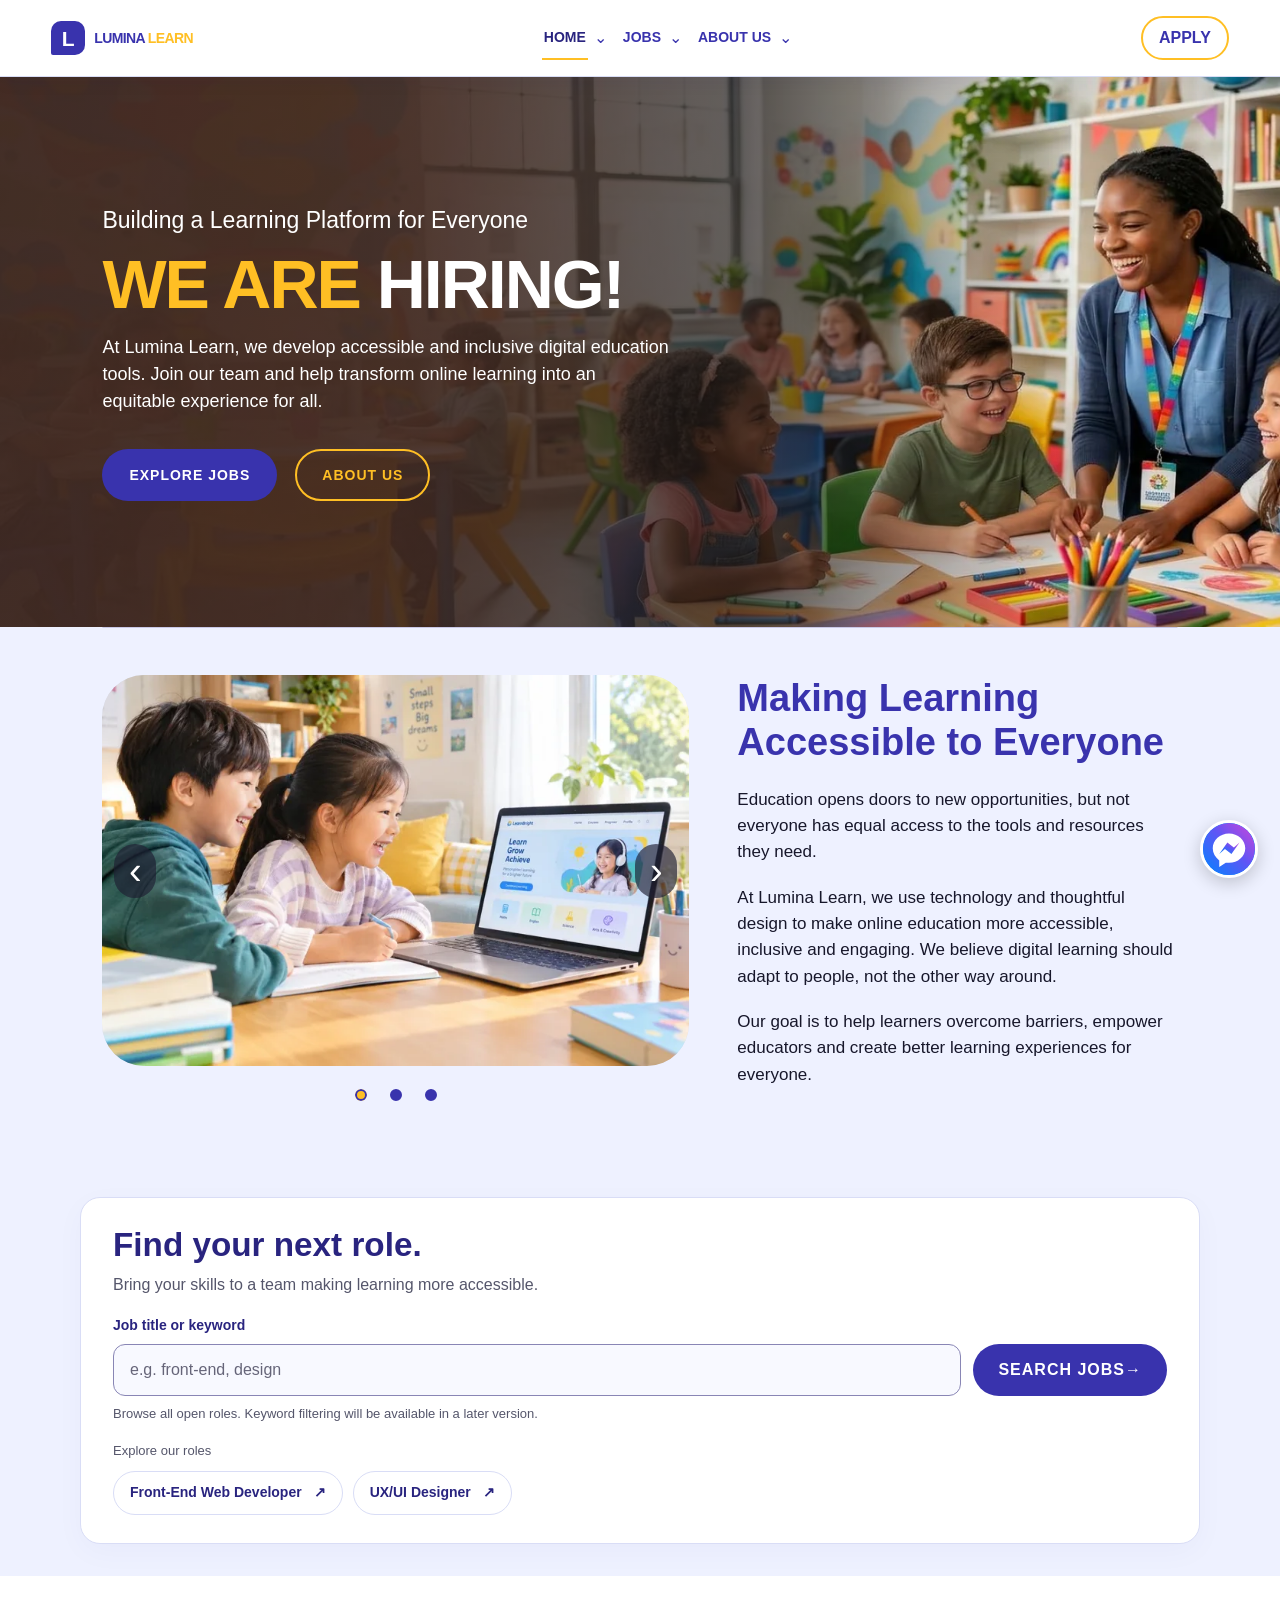
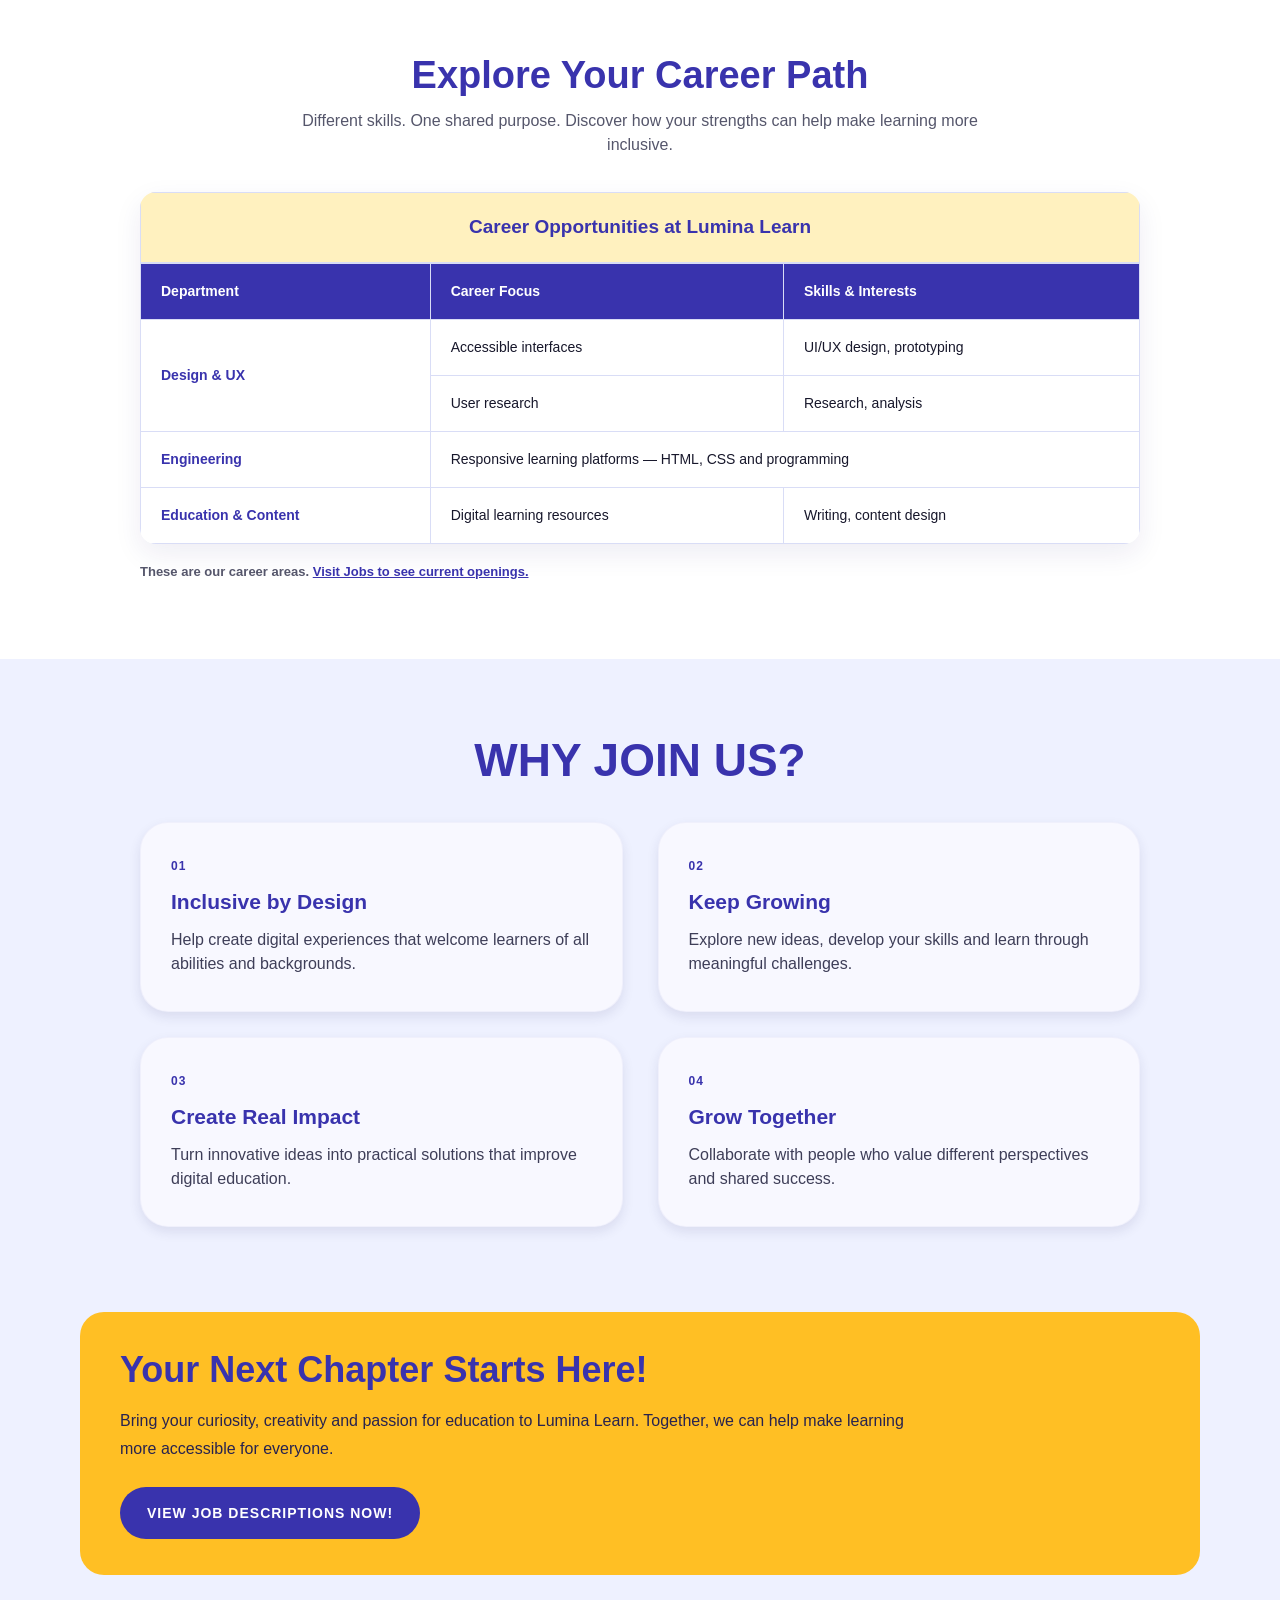
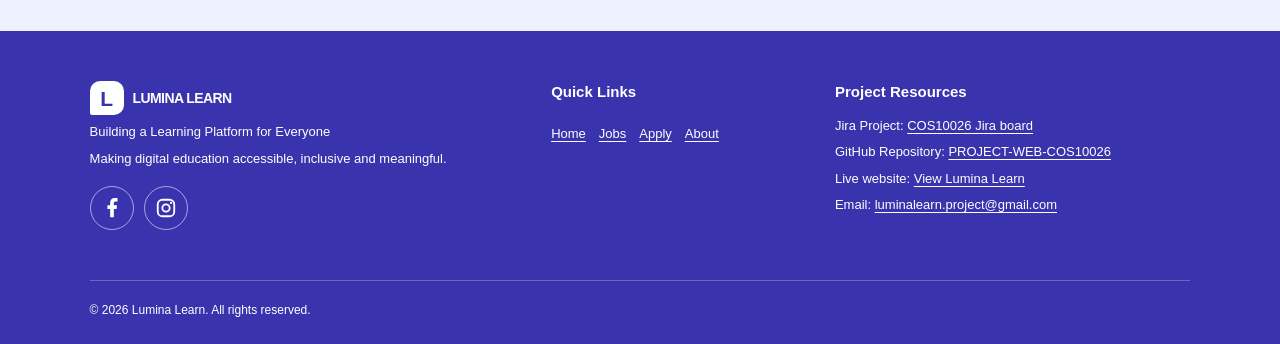
==== commit 00cc3902: "Fix WAVE slider labels and job link contrast" ====
--- a/index.html
+++ b/index.html
@@ -1,543 +1,529 @@
-<!DOCTYPE html>
-<html lang="en">
- <head>
-  <meta charset="utf-8">
-  <meta content="width=device-width, initial-scale=1.0" name="viewport">
-  <meta content="#3933ad" name="theme-color">
-  <meta content="website" property="og:type">
-  <meta content="Lumina Learn" property="og:site_name">
-  <meta content="Lumina Learn | Careers" property="og:title">
-  <meta content="Join Lumina Learn and help make digital education accessible to everyone." property="og:description">
-  <title>
-   Lumina Learn | Careers
-  </title>
-  <link href="images/favicon.ico" rel="icon" sizes="any">
-  <link href="images/favicon.svg" rel="icon" type="image/svg+xml">
-  <link as="image" href="images/hero-classroom.webp" rel="preload">
-  <link href="styles.css" rel="stylesheet">
-  <style>
-   .home-page #job-keyword { caret-color: var(--purple); }
-  </style>
- </head>
- <body class="home-page">
-  <a class="skip-link" href="#home-main">
-   Skip to main content
-  </a>
-  <header class="site-header">
-   <a aria-label="Lumina Learn home" class="brand" href="index.html#home">
-    <span class="brand-mark">
-     L
-    </span>
-    <span class="brand-name">
-     LUMINA
-     <span>
-      LEARN
-     </span>
-    </span>
-   </a>
-   <nav aria-label="Main navigation" class="main-nav">
-    <div class="nav-dropdown">
-     <a aria-current="page" class="nav-link active" href="index.html#home">
-      Home
-     </a>
-     <span aria-hidden="true" class="caret">
-      ⌄
-     </span>
-     <div aria-label="Home sections" class="dropdown-menu" role="group">
-      <a class="" href="index.html#our-impact">
-       Our Impact
-      </a>
-      <a class="" href="index.html#career">
-       Career
-      </a>
-      <a class="" href="index.html#why-join-us">
-       Why Join Us?
-      </a>
-     </div>
-    </div>
-    <div class="nav-dropdown">
-     <a class="nav-link" href="jobs.html">
-      Jobs
-     </a>
-     <span aria-hidden="true" class="caret">
-      ⌄
-     </span>
-     <div aria-label="Jobs sections" class="dropdown-menu" role="group">
-      <a class="" href="jobs.html#frontend-developer">
-       Web Developer
-      </a>
-      <a class="" href="jobs.html#ux-ui-designer">
-       UX/UI Designer
-      </a>
-     </div>
-    </div>
-    <div class="nav-dropdown">
-     <a class="nav-link" href="about.html">
-      About Us
-     </a>
-     <span aria-hidden="true" class="caret">
-      ⌄
-     </span>
-     <div aria-label="About Us sections" class="dropdown-menu" role="group">
-      <a class="" href="about.html#our-project">
-       Our Project
-      </a>
-      <a class="" href="about.html#group-info">
-       Get to Know
-      </a>
-      <a class="" href="about.html#team-members">
-       Meet Our Team
-      </a>
-      <a class="" href="about.html#site-footer">
-       Contact Us
-      </a>
-     </div>
-    </div>
-   </nav>
-   <div class="header-actions">
-    <a class="apply-button" href="apply.html">
-     Apply
-    </a>
-   </div>
-   <details class="mobile-menu">
-    <summary class="mobile-menu-toggle">
-     <span aria-hidden="true" class="mobile-menu-bars">
-      <span>
-      </span>
-      <span>
-      </span>
-      <span>
-      </span>
-     </span>
-     <span class="mobile-menu-label">
-      <span class="menu-label-open">
-       Menu
-      </span>
-      <span class="menu-label-close">
-       Close
-      </span>
-     </span>
-    </summary>
-    <nav aria-label="Mobile navigation" class="mobile-menu-panel">
-     <details class="mobile-nav-group">
-      <summary>
-       Home
-      </summary>
-      <a class="" href="index.html#home">
-       Home overview
-      </a>
-      <a class="" href="index.html#our-impact">
-       Our mission
-      </a>
-      <a class="" href="index.html#career">
-       Career paths
-      </a>
-      <a class="" href="index.html#why-join-us">
-       Why join us?
-      </a>
-     </details>
-     <details class="mobile-nav-group">
-      <summary>
-       Jobs
-      </summary>
-      <a class="" href="jobs.html">
-       Jobs overview
-      </a>
-      <a class="" href="jobs.html#frontend-developer">
-       Front-End Web Developer
-      </a>
-      <a class="" href="jobs.html#ux-ui-designer">
-       UX/UI Designer
-      </a>
-     </details>
-     <details class="mobile-nav-group">
-      <summary>
-       About Us
-      </summary>
-      <a class="" href="about.html">
-       About Us overview
-      </a>
-      <a class="" href="about.html#our-project">
-       Our project
-      </a>
-      <a class="" href="about.html#group-info">
-       Get to know us
-      </a>
-      <a class="" href="about.html#team-members">
-       Meet our team
-      </a>
-      <a class="" href="about.html#site-footer">
-       Contact us
-      </a>
-     </details>
-     <a class="" href="apply.html">
-      Apply
-     </a>
-    </nav>
-   </details>
-  </header>
-  <main id="home-main" tabindex="-1">
-   <section class="hero" id="home">
-    <div class="hero-copy">
-     <p class="eyebrow">
-      Building a Learning Platform for Everyone
-     </p>
-     <h1>
-      WE ARE
-      <span>
-       HIRING!
-      </span>
-     </h1>
-     <p class="hero-description">
-      At Lumina Learn, we develop accessible and inclusive digital
-                    education tools. Join our team and help transform online
-                    learning into an equitable experience for all.
-     </p>
-     <div class="hero-actions">
-      <a class="button button-primary" href="jobs.html">
-       Explore Jobs
-      </a>
-      <a class="button button-secondary" href="about.html">
-       About Us
-      </a>
-     </div>
-    </div>
-   </section>
-   <section class="impact-section" id="our-impact">
-    <div aria-label="Learning at Lumina Learn" class="image-slider" role="group">
-     <input aria-label="Show image 1 of 3" checked="" id="learning-slide-1" name="learning-slide" type="radio">
-     <input aria-label="Show image 2 of 3" id="learning-slide-2" name="learning-slide" type="radio">
-     <input aria-label="Show image 3 of 3" id="learning-slide-3" name="learning-slide" type="radio">
-     <div class="slider-window">
-      <div class="slider-track">
-       <img alt="Two children using an online learning platform together on a laptop." decoding="async" height="1024" loading="lazy" sizes="(max-width: 700px) 90vw, 50vw" src="images/learning1.webp" srcset="images/learning1-480.webp 480w, images/learning1-768.webp 768w, images/learning1-1200.webp 1200w" width="1536">
-       <img alt="A child learning online, with illustrated features for courses, personalised learning and progress tracking." decoding="async" height="1024" loading="lazy" sizes="(max-width: 700px) 90vw, 50vw" src="images/learning2.webp" srcset="images/learning2-480.webp 480w, images/learning2-768.webp 768w, images/learning2-1200.webp 1200w" width="1536">
-       <img alt="A child celebrating a completed maths exercise, with illustrated learning progress charts." decoding="async" height="1024" loading="lazy" sizes="(max-width: 700px) 90vw, 50vw" src="images/learning3.webp" srcset="images/learning3-480.webp 480w, images/learning3-768.webp 768w, images/learning3-1200.webp 1200w" width="1536">
-      </div>
-      <div aria-hidden="true" class="slider-arrow arrow-one">
-       <label for="learning-slide-3" title="Previous image">
-        ‹
-       </label>
-       <label for="learning-slide-2" title="Next image">
-        ›
-       </label>
-      </div>
-      <div aria-hidden="true" class="slider-arrow arrow-two">
-       <label for="learning-slide-1" title="Previous image">
-        ‹
-       </label>
-       <label for="learning-slide-3" title="Next image">
-        ›
-       </label>
-      </div>
-      <div aria-hidden="true" class="slider-arrow arrow-three">
-       <label for="learning-slide-2" title="Previous image">
-        ‹
-       </label>
-       <label for="learning-slide-1" title="Next image">
-        ›
-       </label>
-      </div>
-     </div>
-     <div aria-label="Choose slide" class="slider-dots" role="group">
-      <label for="learning-slide-1" title="Show image 1">
-      </label>
-      <label for="learning-slide-2" title="Show image 2">
-      </label>
-      <label for="learning-slide-3" title="Show image 3">
-      </label>
-     </div>
-    </div>
-    <div class="impact-copy">
-     <h2 id="impact-title">
-      Making Learning Accessible to Everyone
-     </h2>
-     <p>
-      Education opens doors to new opportunities, but not everyone
-                    has equal access to the tools and resources they need.
-     </p>
-     <p>
-      At Lumina Learn, we use technology and thoughtful design to
-                    make online education more accessible, inclusive and engaging.
-                    We believe digital learning should adapt to people, not the
-                    other way around.
-     </p>
-     <p>
-      Our goal is to help learners overcome barriers, empower
-                    educators and create better learning experiences for everyone.
-     </p>
-    </div>
-   </section>
-   <section class="home-role-browser" id="find-role">
-    <div class="home-role-intro">
-     <h2 id="job-search-title">
-      Find your next role.
-     </h2>
-     <p>
-      Bring your skills to a team making learning more accessible.
-     </p>
-    </div>
-    <form action="jobs.html#open-roles" aria-describedby="job-search-note" class="home-search-form" method="get" role="search">
-     <label for="job-keyword">
-      Job title or keyword
-     </label>
-     <div class="home-search-controls">
-      <input id="job-keyword" maxlength="80" name="keywords" placeholder="e.g. front-end, design" type="search">
-      <button class="button button-dark" type="submit">
-       Search jobs
-       <span aria-hidden="true">
-        →
-       </span>
-      </button>
-     </div>
-     <p id="job-search-note">
-      Browse all open roles. Keyword filtering will be available in a later version.
-     </p>
-    </form>
-    <div class="home-role-links">
-     <span>
-      Explore our roles
-     </span>
-     <a href="jobs.html#frontend-developer">
-      Front-End Web Developer
-      <span aria-hidden="true">
-       ↗
-      </span>
-     </a>
-     <a href="jobs.html#ux-ui-designer">
-      UX/UI Designer
-      <span aria-hidden="true">
-       ↗
-      </span>
-     </a>
-    </div>
-   </section>
-   <section class="career-section" id="career">
-    <div class="section-heading">
-     <h2>
-      Explore Your Career Path
-     </h2>
-     <p>
-      Different skills. One shared purpose. Discover how your
-                    strengths can help make learning more inclusive.
-     </p>
-    </div>
-    <div class="table-wrap">
-     <table class="career-table">
-      <caption class="table-title">
-       Career Opportunities at Lumina Learn
-      </caption>
-      <thead>
-       <tr>
-        <th scope="col">
-         Department
-        </th>
-        <th scope="col">
-         Career Focus
-        </th>
-        <th scope="col">
-         Skills &amp; Interests
-        </th>
-       </tr>
-      </thead>
-      <tbody>
-       <tr>
-        <th class="department-cell" rowspan="2" scope="rowgroup">
-         Design &amp; UX
-        </th>
-        <td>
-         Accessible interfaces
-        </td>
-        <td>
-         UI/UX design, prototyping
-        </td>
-       </tr>
-       <tr>
-        <td>
-         User research
-        </td>
-        <td>
-         Research, analysis
-        </td>
-       </tr>
-      </tbody>
-      <tbody>
-       <tr>
-        <th class="department-cell">
-         Engineering
-        </th>
-        <td colspan="2">
-         Responsive learning platforms — HTML, CSS and programming
-        </td>
-       </tr>
-       <tr>
-        <th class="department-cell">
-         Education &amp; Content
-        </th>
-        <td>
-         Digital learning resources
-        </td>
-        <td>
-         Writing, content design
-        </td>
-       </tr>
-      </tbody>
-     </table>
-    </div>
-    <p class="table-note" style="font-weight: 600;">
-     These are our career areas.
-     <a href="jobs.html#open-roles">
-      Visit Jobs to see current openings.
-     </a>
-    </p>
-   </section>
-   <section class="why-section" id="why-join-us">
-    <div class="section-heading">
-     <h2>
-      WHY JOIN US?
-     </h2>
-    </div>
-    <div class="benefit-grid">
-     <article class="benefit-card">
-      <span aria-hidden="true" class="benefit-number">
-       01
-      </span>
-      <h3>
-       Inclusive by Design
-      </h3>
-      <p>
-       Help create digital experiences that welcome learners of all abilities and backgrounds.
-      </p>
-     </article>
-     <article class="benefit-card">
-      <span aria-hidden="true" class="benefit-number">
-       02
-      </span>
-      <h3>
-       Keep Growing
-      </h3>
-      <p>
-       Explore new ideas, develop your skills and learn through meaningful challenges.
-      </p>
-     </article>
-     <article class="benefit-card">
-      <span aria-hidden="true" class="benefit-number">
-       03
-      </span>
-      <h3>
-       Create Real Impact
-      </h3>
-      <p>
-       Turn innovative ideas into practical solutions that improve digital education.
-      </p>
-     </article>
-     <article class="benefit-card">
-      <span aria-hidden="true" class="benefit-number">
-       04
-      </span>
-      <h3>
-       Grow Together
-      </h3>
-      <p>
-       Collaborate with people who value different perspectives and shared success.
-      </p>
-     </article>
-    </div>
-   </section>
-   <section class="cta-section" id="call-to-action">
-    <h2>
-     Your Next Chapter Starts Here!
-    </h2>
-    <p>
-     Bring your curiosity, creativity and passion for education to
-                Lumina Learn. Together, we can help make learning more accessible
-                for everyone.
-    </p>
-    <a class="button button-dark" href="jobs.html">
-     View Job Descriptions Now!
-    </a>
-   </section>
-  </main>
-  <footer class="site-footer" id="site-footer">
-   <div class="footer-brand">
-    <a class="brand brand-light" href="index.html#home">
-     <span class="brand-mark">
-      L
-     </span>
-     <span class="brand-name">
-      LUMINA
-      <span>
-       LEARN
-      </span>
-     </span>
-    </a>
-    <p>
-     Building a Learning Platform for Everyone
-    </p>
-    <p>
-     Making digital education accessible, inclusive and meaningful.
-    </p>
-    <div class="footer-social">
-     <a aria-label="Facebook (opens in a new tab)" class="footer-social-icon" href="https://www.facebook.com/profile.php?id=61596296752214" rel="noopener noreferrer" target="_blank">
-      <img alt="" height="22" src="images/social-facebook.svg" width="22">
-     </a>
-     <a aria-label="Instagram (opens in a new tab)" class="footer-social-icon" href="https://www.instagram.com/luminalearn.project/" rel="noopener noreferrer" target="_blank">
-      <img alt="" height="22" src="images/social-instagram.svg" width="22">
-     </a>
-    </div>
-   </div>
-   <div class="footer-links">
-    <h2>
-     Quick Links
-    </h2>
-    <a href="index.html#home">
-     Home
-    </a>
-    <a href="jobs.html">
-     Jobs
-    </a>
-    <a href="apply.html">
-     Apply
-    </a>
-    <a aria-current="page" href="about.html">
-     About
-    </a>
-   </div>
-   <div class="footer-resources">
-    <h2>
-     Project Resources
-    </h2>
-    <p>
-     Jira Project:
-     <a href="https://hyo2108.atlassian.net/jira/software/projects/SCRUM/boards/1" rel="noopener noreferrer" target="_blank">
-      COS10026 Jira board
-     </a>
-    </p>
-    <p>
-     GitHub Repository:
-     <a href="https://github.com/NguyenHieu-P/PROJECT-WEB-COS10026" rel="noopener noreferrer" target="_blank">
-      PROJECT-WEB-COS10026
-     </a>
-    </p>
-    <p>
-     Live website:
-     <a href="https://nguyenhieu-p.github.io/PROJECT-WEB-COS10026/" rel="noopener noreferrer" target="_blank">
-      View Lumina Learn
-     </a>
-    </p>
-    <p>
-     Email:
-     <a href="mailto:luminalearn.project@gmail.com">
-      luminalearn.project@gmail.com
-     </a>
-    </p>
-   </div>
-   <p class="copyright">
-    © 2026 Lumina Learn. All rights reserved.
-   </p>
-   <a aria-label="Message Lumina Learn on Messenger (opens in a new tab)" class="messenger-float" href="https://m.me/61596296752214" rel="noopener noreferrer" target="_blank">
-    <img alt="" height="52" src="images/messenger-icon.svg" width="52">
-   </a>
-  </footer>
- </body>
-</html>
+<!DOCTYPE html>
+<html lang="en">
+ <head>
+  <meta charset="utf-8">
+  <meta content="width=device-width, initial-scale=1.0" name="viewport">
+  <meta content="#3933ad" name="theme-color">
+  <meta content="website" property="og:type">
+  <meta content="Lumina Learn" property="og:site_name">
+  <meta content="Lumina Learn | Careers" property="og:title">
+  <meta content="Join Lumina Learn and help make digital education accessible to everyone." property="og:description">
+  <title>
+   Lumina Learn | Careers
+  </title>
+  <link href="images/favicon.ico" rel="icon" sizes="any">
+  <link href="images/favicon.svg" rel="icon" type="image/svg+xml">
+  <link as="image" href="images/hero-classroom.webp" rel="preload">
+  <link href="styles.css" rel="stylesheet">
+  <style>
+   .home-page #job-keyword { caret-color: var(--purple); }
+  </style>
+ </head>
+ <body class="home-page">
+  <a class="skip-link" href="#home-main">
+   Skip to main content
+  </a>
+  <header class="site-header">
+   <a aria-label="Lumina Learn home" class="brand" href="index.html#home">
+    <span class="brand-mark">
+     L
+    </span>
+    <span class="brand-name">
+     LUMINA
+     <span>
+      LEARN
+     </span>
+    </span>
+   </a>
+   <nav aria-label="Main navigation" class="main-nav">
+    <div class="nav-dropdown">
+     <a aria-current="page" class="nav-link active" href="index.html#home">
+      Home
+     </a>
+     <span aria-hidden="true" class="caret">
+      ⌄
+     </span>
+     <div aria-label="Home sections" class="dropdown-menu" role="group">
+      <a class="" href="index.html#our-impact">
+       Our Impact
+      </a>
+      <a class="" href="index.html#career">
+       Career
+      </a>
+      <a class="" href="index.html#why-join-us">
+       Why Join Us?
+      </a>
+     </div>
+    </div>
+    <div class="nav-dropdown">
+     <a class="nav-link" href="jobs.html">
+      Jobs
+     </a>
+     <span aria-hidden="true" class="caret">
+      ⌄
+     </span>
+     <div aria-label="Jobs sections" class="dropdown-menu" role="group">
+      <a class="" href="jobs.html#frontend-developer">
+       Web Developer
+      </a>
+      <a class="" href="jobs.html#ux-ui-designer">
+       UX/UI Designer
+      </a>
+     </div>
+    </div>
+    <div class="nav-dropdown">
+     <a class="nav-link" href="about.html">
+      About Us
+     </a>
+     <span aria-hidden="true" class="caret">
+      ⌄
+     </span>
+     <div aria-label="About Us sections" class="dropdown-menu" role="group">
+      <a class="" href="about.html#our-project">
+       Our Project
+      </a>
+      <a class="" href="about.html#group-info">
+       Get to Know
+      </a>
+      <a class="" href="about.html#team-members">
+       Meet Our Team
+      </a>
+      <a class="" href="about.html#site-footer">
+       Contact Us
+      </a>
+     </div>
+    </div>
+   </nav>
+   <div class="header-actions">
+    <a class="apply-button" href="apply.html">
+     Apply
+    </a>
+   </div>
+   <details class="mobile-menu">
+    <summary class="mobile-menu-toggle">
+     <span aria-hidden="true" class="mobile-menu-bars">
+      <span>
+      </span>
+      <span>
+      </span>
+      <span>
+      </span>
+     </span>
+     <span class="mobile-menu-label">
+      <span class="menu-label-open">
+       Menu
+      </span>
+      <span class="menu-label-close">
+       Close
+      </span>
+     </span>
+    </summary>
+    <nav aria-label="Mobile navigation" class="mobile-menu-panel">
+     <details class="mobile-nav-group">
+      <summary>
+       Home
+      </summary>
+      <a class="" href="index.html#home">
+       Home overview
+      </a>
+      <a class="" href="index.html#our-impact">
+       Our mission
+      </a>
+      <a class="" href="index.html#career">
+       Career paths
+      </a>
+      <a class="" href="index.html#why-join-us">
+       Why join us?
+      </a>
+     </details>
+     <details class="mobile-nav-group">
+      <summary>
+       Jobs
+      </summary>
+      <a class="" href="jobs.html">
+       Jobs overview
+      </a>
+      <a class="" href="jobs.html#frontend-developer">
+       Front-End Web Developer
+      </a>
+      <a class="" href="jobs.html#ux-ui-designer">
+       UX/UI Designer
+      </a>
+     </details>
+     <details class="mobile-nav-group">
+      <summary>
+       About Us
+      </summary>
+      <a class="" href="about.html">
+       About Us overview
+      </a>
+      <a class="" href="about.html#our-project">
+       Our project
+      </a>
+      <a class="" href="about.html#group-info">
+       Get to know us
+      </a>
+      <a class="" href="about.html#team-members">
+       Meet our team
+      </a>
+      <a class="" href="about.html#site-footer">
+       Contact us
+      </a>
+     </details>
+     <a class="" href="apply.html">
+      Apply
+     </a>
+    </nav>
+   </details>
+  </header>
+  <main id="home-main" tabindex="-1">
+   <section class="hero" id="home">
+    <div class="hero-copy">
+     <p class="eyebrow">
+      Building a Learning Platform for Everyone
+     </p>
+     <h1>
+      WE ARE
+      <span>
+       HIRING!
+      </span>
+     </h1>
+     <p class="hero-description">
+      At Lumina Learn, we develop accessible and inclusive digital
+                    education tools. Join our team and help transform online
+                    learning into an equitable experience for all.
+     </p>
+     <div class="hero-actions">
+      <a class="button button-primary" href="jobs.html">
+       Explore Jobs
+      </a>
+      <a class="button button-secondary" href="about.html">
+       About Us
+      </a>
+     </div>
+    </div>
+   </section>
+   <section class="impact-section" id="our-impact">
+    <fieldset class="image-slider">
+     <legend>Learning at Lumina Learn</legend>
+     <input checked="" id="learning-slide-1" name="learning-slide" type="radio">
+     <input id="learning-slide-2" name="learning-slide" type="radio">
+     <input id="learning-slide-3" name="learning-slide" type="radio">
+     <div class="slider-window">
+      <div class="slider-track">
+       <img alt="Two children using an online learning platform together on a laptop." decoding="async" height="1024" loading="lazy" sizes="(max-width: 700px) 90vw, 50vw" src="images/learning1.webp" srcset="images/learning1-480.webp 480w, images/learning1-768.webp 768w, images/learning1-1200.webp 1200w" width="1536">
+       <img alt="A child exploring online courses and tracking learning progress." decoding="async" height="1024" loading="lazy" sizes="(max-width: 700px) 90vw, 50vw" src="images/learning2.webp" srcset="images/learning2-480.webp 480w, images/learning2-768.webp 768w, images/learning2-1200.webp 1200w" width="1536">
+       <img alt="A child celebrating a completed maths exercise, with illustrated learning progress charts." decoding="async" height="1024" loading="lazy" sizes="(max-width: 700px) 90vw, 50vw" src="images/learning3.webp" srcset="images/learning3-480.webp 480w, images/learning3-768.webp 768w, images/learning3-1200.webp 1200w" width="1536">
+      </div>
+     </div>
+     <div class="slider-dots">
+      <label for="learning-slide-1">
+       <span class="slider-label">Show image 1 of 3</span>
+       <span aria-hidden="true" class="slider-arrow slider-prev" title="Previous image">‹</span>
+       <span aria-hidden="true" class="slider-arrow slider-next" title="Next image">›</span>
+      </label>
+      <label for="learning-slide-2">
+       <span class="slider-label">Show image 2 of 3</span>
+       <span aria-hidden="true" class="slider-arrow slider-prev" title="Previous image">‹</span>
+       <span aria-hidden="true" class="slider-arrow slider-next" title="Next image">›</span>
+      </label>
+      <label for="learning-slide-3">
+       <span class="slider-label">Show image 3 of 3</span>
+       <span aria-hidden="true" class="slider-arrow slider-prev" title="Previous image">‹</span>
+       <span aria-hidden="true" class="slider-arrow slider-next" title="Next image">›</span>
+      </label>
+     </div>
+    </fieldset>
+    <div class="impact-copy">
+     <h2 id="impact-title">
+      Making Learning Accessible to Everyone
+     </h2>
+     <p>
+      Education opens doors to new opportunities, but not everyone
+                    has equal access to the tools and resources they need.
+     </p>
+     <p>
+      At Lumina Learn, we use technology and thoughtful design to
+                    make online education more accessible, inclusive and engaging.
+                    We believe digital learning should adapt to people, not the
+                    other way around.
+     </p>
+     <p>
+      Our goal is to help learners overcome barriers, empower
+                    educators and create better learning experiences for everyone.
+     </p>
+    </div>
+   </section>
+   <section class="home-role-browser" id="find-role">
+    <div class="home-role-intro">
+     <h2 id="job-search-title">
+      Find your next role.
+     </h2>
+     <p>
+      Bring your skills to a team making learning more accessible.
+     </p>
+    </div>
+    <form action="jobs.html#open-roles" aria-describedby="job-search-note" class="home-search-form" method="get" role="search">
+     <label for="job-keyword">
+      Job title or keyword
+     </label>
+     <div class="home-search-controls">
+      <input id="job-keyword" maxlength="80" name="keywords" placeholder="e.g. front-end, design" type="search">
+      <button class="button button-dark" type="submit">
+       Search jobs
+       <span aria-hidden="true">
+        →
+       </span>
+      </button>
+     </div>
+     <p id="job-search-note">
+      Browse all open roles. Keyword filtering will be available in a later version.
+     </p>
+    </form>
+    <div class="home-role-links">
+     <span>
+      Explore our roles
+     </span>
+     <a href="jobs.html#frontend-developer">
+      Front-End Web Developer
+      <span aria-hidden="true">
+       ↗
+      </span>
+     </a>
+     <a href="jobs.html#ux-ui-designer">
+      UX/UI Designer
+      <span aria-hidden="true">
+       ↗
+      </span>
+     </a>
+    </div>
+   </section>
+   <section class="career-section" id="career">
+    <div class="section-heading">
+     <h2>
+      Explore Your Career Path
+     </h2>
+     <p>
+      Different skills. One shared purpose. Discover how your
+                    strengths can help make learning more inclusive.
+     </p>
+    </div>
+    <div class="table-wrap">
+     <table class="career-table">
+      <caption class="table-title">
+       Career Opportunities at Lumina Learn
+      </caption>
+      <thead>
+       <tr>
+        <th scope="col">
+         Department
+        </th>
+        <th scope="col">
+         Career Focus
+        </th>
+        <th scope="col">
+         Skills &amp; Interests
+        </th>
+       </tr>
+      </thead>
+      <tbody>
+       <tr>
+        <th class="department-cell" rowspan="2" scope="rowgroup">
+         Design &amp; UX
+        </th>
+        <td>
+         Accessible interfaces
+        </td>
+        <td>
+         UI/UX design, prototyping
+        </td>
+       </tr>
+       <tr>
+        <td>
+         User research
+        </td>
+        <td>
+         Research, analysis
+        </td>
+       </tr>
+      </tbody>
+      <tbody>
+       <tr>
+        <th class="department-cell">
+         Engineering
+        </th>
+        <td colspan="2">
+         Responsive learning platforms — HTML, CSS and programming
+        </td>
+       </tr>
+       <tr>
+        <th class="department-cell">
+         Education &amp; Content
+        </th>
+        <td>
+         Digital learning resources
+        </td>
+        <td>
+         Writing, content design
+        </td>
+       </tr>
+      </tbody>
+     </table>
+    </div>
+    <p class="table-note" style="font-weight: 600;">
+     These are our career areas.
+     <a href="jobs.html#open-roles">
+      Visit Jobs to see current openings.
+     </a>
+    </p>
+   </section>
+   <section class="why-section" id="why-join-us">
+    <div class="section-heading">
+     <h2>
+      WHY JOIN US?
+     </h2>
+    </div>
+    <div class="benefit-grid">
+     <article class="benefit-card">
+      <span aria-hidden="true" class="benefit-number">
+       01
+      </span>
+      <h3>
+       Inclusive by Design
+      </h3>
+      <p>
+       Help create digital experiences that welcome learners of all abilities and backgrounds.
+      </p>
+     </article>
+     <article class="benefit-card">
+      <span aria-hidden="true" class="benefit-number">
+       02
+      </span>
+      <h3>
+       Keep Growing
+      </h3>
+      <p>
+       Explore new ideas, develop your skills and learn through meaningful challenges.
+      </p>
+     </article>
+     <article class="benefit-card">
+      <span aria-hidden="true" class="benefit-number">
+       03
+      </span>
+      <h3>
+       Create Real Impact
+      </h3>
+      <p>
+       Turn innovative ideas into practical solutions that improve digital education.
+      </p>
+     </article>
+     <article class="benefit-card">
+      <span aria-hidden="true" class="benefit-number">
+       04
+      </span>
+      <h3>
+       Grow Together
+      </h3>
+      <p>
+       Collaborate with people who value different perspectives and shared success.
+      </p>
+     </article>
+    </div>
+   </section>
+   <section class="cta-section" id="call-to-action">
+    <h2>
+     Your Next Chapter Starts Here!
+    </h2>
+    <p>
+     Bring your curiosity, creativity and passion for education to
+                Lumina Learn. Together, we can help make learning more accessible
+                for everyone.
+    </p>
+    <a class="button button-dark" href="jobs.html">
+     View Job Descriptions Now!
+    </a>
+   </section>
+  </main>
+  <footer class="site-footer" id="site-footer">
+   <div class="footer-brand">
+    <a class="brand brand-light" href="index.html#home">
+     <span class="brand-mark">
+      L
+     </span>
+     <span class="brand-name">
+      LUMINA
+      <span>
+       LEARN
+      </span>
+     </span>
+    </a>
+    <p>
+     Building a Learning Platform for Everyone
+    </p>
+    <p>
+     Making digital education accessible, inclusive and meaningful.
+    </p>
+    <div class="footer-social">
+     <a aria-label="Facebook (opens in a new tab)" class="footer-social-icon" href="https://www.facebook.com/profile.php?id=61596296752214" rel="noopener noreferrer" target="_blank">
+      <img alt="" height="22" src="images/social-facebook.svg" width="22">
+     </a>
+     <a aria-label="Instagram (opens in a new tab)" class="footer-social-icon" href="https://www.instagram.com/luminalearn.project/" rel="noopener noreferrer" target="_blank">
+      <img alt="" height="22" src="images/social-instagram.svg" width="22">
+     </a>
+    </div>
+   </div>
+   <div class="footer-links">
+    <h2>
+     Quick Links
+    </h2>
+    <a href="index.html#home">
+     Home
+    </a>
+    <a href="jobs.html">
+     Jobs
+    </a>
+    <a href="apply.html">
+     Apply
+    </a>
+    <a aria-current="page" href="about.html">
+     About
+    </a>
+   </div>
+   <div class="footer-resources">
+    <h2>
+     Project Resources
+    </h2>
+    <p>
+     Jira Project:
+     <a href="https://hyo2108.atlassian.net/jira/software/projects/SCRUM/boards/1" rel="noopener noreferrer" target="_blank">
+      COS10026 Jira board
+     </a>
+    </p>
+    <p>
+     GitHub Repository:
+     <a href="https://github.com/NguyenHieu-P/PROJECT-WEB-COS10026" rel="noopener noreferrer" target="_blank">
+      PROJECT-WEB-COS10026
+     </a>
+    </p>
+    <p>
+     Live website:
+     <a href="https://nguyenhieu-p.github.io/PROJECT-WEB-COS10026/" rel="noopener noreferrer" target="_blank">
+      View Lumina Learn
+     </a>
+    </p>
+    <p>
+     Email:
+     <a href="mailto:luminalearn.project@gmail.com">
+      luminalearn.project@gmail.com
+     </a>
+    </p>
+   </div>
+   <p class="copyright">
+    © 2026 Lumina Learn. All rights reserved.
+   </p>
+   <a aria-label="Message Lumina Learn on Messenger (opens in a new tab)" class="messenger-float" href="https://m.me/61596296752214" rel="noopener noreferrer" target="_blank">
+    <img alt="" height="52" src="images/messenger-icon.svg" width="52">
+   </a>
+  </footer>
+ </body>
+</html>
--- a/styles.css
+++ b/styles.css
@@ -1,3290 +1,3301 @@
-:root {
-    --lavender: #eef1ff;
-    --purple: #3933ad;
-    --purple-dark: #29247f;
-    --yellow: #ffbf24;
-    --ink: #17172b;
-    --muted: #55566b;
-    --white: #ffffff;
-    --line: #d9ddf6;
-    --surface-soft: #f8f8ff;
-    --yellow-soft: #fff1bf;
-    --field-border: #8986b5;
-}
-
-* {
-    box-sizing: border-box;
-}
-
-html {
-    font-size: 100%;
-    scroll-behavior: smooth;
-    scroll-padding-top: max(92px, 6rem);
-}
-
-body {
-    margin: 0;
-    color: var(--ink);
-    background: var(--lavender);
-    font-family: Arial, Helvetica, sans-serif;
-    line-height: 1.5;
-    overflow-wrap: anywhere;
-}
-
-a {
-    color: inherit;
-}
-
-img {
-    max-width: 100%;
-}
-
-.brand {
-    min-width: 0;
-    max-width: 100%;
-    display: inline-flex;
-    align-items: center;
-    gap: 9px;
-    text-decoration: none;
-    flex-shrink: 0;
-}
-
-.brand-mark {
-    min-width: 1.5em;
-    min-height: 1.5em;
-    line-height: 1;
-    display: grid;
-    place-items: center;
-    width: 34px;
-    height: 34px;
-    color: white;
-    background: var(--purple);
-    border-radius: 10px 10px 10px 2px;
-    font-weight: 800;
-    font-size: 1.3125rem;
-}
-
-.brand-name span {
-    color: var(--yellow);
-}
-
-.nav-link {
-    display: inline-block;
-    padding: 10px 2px;
-    color: var(--purple);
-    text-decoration: none;
-    text-transform: uppercase;
-    font-size: 0.875rem;
-    font-weight: 700;
-    border-bottom: 2px solid transparent;
-    transition: color 0.2s ease, border-color 0.2s ease;
-}
-
-.nav-link:hover,
-.nav-link:focus-visible,
-.nav-link.active {
-    color: var(--purple-dark);
-    border-bottom-color: var(--yellow);
-}
-
-.nav-dropdown {
-    position: relative;
-    display: flex;
-    align-items: center;
-    gap: 3px;
-}
-
-.caret {
-    display: inline-block;
-    margin-left: 3px;
-    color: var(--purple);
-    transition: transform 0.2s ease;
-}
-
-.nav-dropdown:hover .caret,
-.nav-dropdown:focus-within .caret {
-    transform: rotate(180deg);
-}
-
-.dropdown-menu {
-    position: absolute;
-    top: 100%;
-    left: 50%;
-    min-width: 190px;
-    padding: 8px;
-    background: var(--white);
-    border: 1px solid var(--line);
-    border-radius: 12px;
-    box-shadow: 0 14px 32px rgba(31, 29, 94, 0.15);
-    opacity: 0;
-    visibility: hidden;
-    transform: translate(-50%, 10px);
-    transition: opacity 0.2s ease, transform 0.2s ease, visibility 0.2s;
-}
-
-.nav-dropdown:hover .dropdown-menu,
-.nav-dropdown:focus-within .dropdown-menu {
-    opacity: 1;
-    visibility: visible;
-    transform: translate(-50%, 0);
-}
-
-.dropdown-menu a {
-    display: block;
-    min-height: 44px;
-    padding: 10px 12px;
-    border-radius: 10px;
-    color: var(--purple);
-    text-decoration: none;
-    font-size: 0.8125rem;
-    transition: background-color 0.2s ease, padding-left 0.2s ease;
-}
-
-.dropdown-menu a:hover,
-.dropdown-menu a:active,
-.dropdown-menu a:focus-visible {
-    padding-left: 17px;
-    background: #f0efff;
-    color: var(--purple-dark);
-    font-weight: 700;
-}
-
-.header-actions {
-    display: flex;
-    align-items: center;
-    gap: 20px;
-    flex-shrink: 0;
-}
-
-.apply-button:hover {
-    color: var(--ink);
-    background: var(--yellow);
-}
-
-.section-kicker {
-    margin: 0 0 12px;
-    color: var(--purple);
-    text-transform: uppercase;
-    letter-spacing: 1.5px;
-    font-size: 0.75rem;
-    font-weight: 800;
-}
-
-.button {
-    display: inline-flex;
-    justify-content: center;
-    align-items: center;
-    min-height: 52px;
-    padding: 13px 25px;
-    border: 2px solid transparent;
-    border-radius: 32px;
-    text-decoration: none;
-    text-transform: uppercase;
-    letter-spacing: 1px;
-    font-size: 0.875rem;
-    font-weight: 800;
-    transition: transform 0.2s ease, background-color 0.2s ease, color 0.2s ease;
-}
-
-.button:hover {
-    transform: translateY(-3px);
-}
-
-.button-primary {
-    color: white;
-    background: var(--purple);
-}
-
-.button-primary:hover {
-    background: var(--purple-dark);
-}
-
-.button-secondary {
-    color: var(--purple);
-    border-color: var(--purple);
-    background: transparent;
-}
-
-.button-secondary:hover {
-    color: white;
-    background: var(--purple);
-}
-
-.section-heading {
-    max-width: 700px;
-    margin: 0 auto 35px;
-    text-align: center;
-}
-
-.section-heading h2 {
-    margin: 0 0 22px;
-    color: var(--purple);
-    font-size: clamp(1.75rem, 3.2vw, 2.375rem);
-    line-height: 1.15;
-    margin-bottom: 12px;
-}
-
-.section-heading > p:last-child {
-    margin: 0;
-    color: var(--muted);
-}
-
-.text-link {
-    color: var(--purple);
-    font-weight: 800;
-    text-decoration-thickness: 2px;
-    text-underline-offset: 5px;
-    white-space: nowrap;
-}
-
-.text-link span {
-    color: #d99b00;
-}
-
-.button-dark {
-    color: white;
-    background: var(--purple);
-}
-
-.button-dark:hover {
-    background: var(--purple-dark);
-}
-
-.site-footer {
-    display: grid;
-    grid-template-columns: 1.2fr 0.7fr 1fr;
-    gap: 35px;
-    padding: 50px 7% 25px;
-    color: white;
-    background: var(--purple);
-}
-
-.brand-light .brand-mark {
-    color: var(--purple);
-    background: white;
-}
-
-.brand-light .brand-name,
-.brand-light .brand-name span {
-    color: white;
-}
-
-.footer-brand p {
-    margin: 7px 0;
-    font-size: 0.8125rem;
-}
-
-.footer-social {
-    display: flex;
-    flex-wrap: wrap;
-    gap: 10px;
-    margin-top: 18px;
-}
-
-.footer-social-icon {
-    display: inline-flex;
-    align-items: center;
-    justify-content: center;
-    width: 44px;
-    height: 44px;
-    border: 1px solid rgba(255, 255, 255, 0.55);
-    border-radius: 50%;
-}
-
-.footer-social-icon:hover {
-    background: var(--purple-dark);
-    border-color: var(--yellow);
-}
-
-.footer-social-icon img {
-    display: block;
-    width: 22px;
-    height: 22px;
-}
-
-.site-footer h2 {
-    margin: 0 0 12px;
-    font-size: 0.9375rem;
-}
-
-.footer-links {
-    display: flex;
-    flex-wrap: wrap;
-    align-content: start;
-    gap: 8px 13px;
-}
-
-.footer-links h2 {
-    width: 100%;
-}
-
-.site-footer a:not(.brand) {
-    color: white;
-    text-underline-offset: 3px;
-}
-
-.footer-links a {
-    font-size: 0.8125rem;
-}
-
-.footer-resources p {
-    margin: 7px 0;
-    font-size: 0.8125rem;
-    overflow-wrap: anywhere;
-}
-
-.copyright {
-    grid-column: 1 / -1;
-    margin: 15px 0 0;
-    padding-top: 20px;
-    border-top: 1px solid rgba(255, 255, 255, 0.25);
-    font-size: 0.75rem;
-}
-
-a:focus-visible,
-button:focus-visible,
-input:focus-visible,
-select:focus-visible,
-textarea:focus-visible,
-summary:focus-visible,
-[tabindex]:not([tabindex="-1"]):focus-visible {
-    outline: 3px solid var(--purple-dark);
-    outline-offset: 3px;
-}
-
-.site-footer a:focus-visible,
-.home-page .hero a:focus-visible {
-    outline-color: var(--yellow);
-    box-shadow: 0 0 0 6px var(--purple-dark);
-}
-
-.site-header {
-    background: var(--white);
-    position: sticky;
-    top: 0;
-    z-index: 1000;
-    display: flex;
-    align-items: center;
-    justify-content: space-between;
-    flex-wrap: wrap;
-    padding: 16px 5%;
-    border-bottom: 1px solid var(--line);
-    box-shadow: 0 4px 18px rgba(38, 36, 104, 0.06);
-    gap: 14px;
-    padding-inline: 4%;
-}
-
-.main-nav {
-    display: flex;
-    align-items: center;
-    gap: 14px;
-}
-
-.brand-name {
-    min-width: 0;
-    color: var(--purple);
-    font-weight: 800;
-    letter-spacing: -0.6px;
-    font-size: 0.875rem;
-}
-
-.apply-button {
-    border: 2px solid var(--yellow);
-    border-radius: 30px;
-    color: var(--purple);
-    text-decoration: none;
-    text-transform: uppercase;
-    font-weight: 700;
-    transition: color 0.2s ease, background-color 0.2s ease;
-    padding: 8px 16px;
-}
-
-/* HOME - index.html - Lê Thu Phương */
-
-.hero {
-    min-height: 550px;
-    display: grid;
-    grid-template-columns: 1.2fr 0.8fr;
-    align-items: center;
-    gap: 35px;
-    padding: 80px 8%;
-    overflow: hidden;
-    background: linear-gradient(90deg, rgba(34, 27, 25, 0.78), rgba(34, 27, 25, 0.70) 58%, rgba(34, 27, 25, 0) 84%), var(--lavender) url("images/hero-classroom.webp") center / cover no-repeat;
-}
-
-.hero-copy {
-    position: relative;
-    isolation: isolate;
-    max-width: 690px;
-}
-
-.eyebrow {
-    margin: 0 0 12px;
-    color: var(--white);
-    text-transform: none;
-    letter-spacing: 0;
-    font-size: clamp(1.0625rem, 2vw, 1.4375rem);
-    font-weight: 400;
-}
-
-.hero h1 {
-    margin: 10px 0 14px;
-    color: var(--yellow);
-    font-size: clamp(2.625rem, 6vw, 4.25rem);
-    line-height: 1.05;
-    letter-spacing: -2px;
-}
-
-.hero h1 span {
-    color: var(--white);
-}
-
-.hero-description {
-    max-width: 570px;
-    margin: 0;
-    font-size: 1.125rem;
-    color: var(--white);
-}
-
-.hero-actions {
-    display: flex;
-    flex-wrap: wrap;
-    gap: 18px;
-    margin-top: 34px;
-}
-
-.impact-section {
-    display: grid;
-    grid-template-columns: minmax(0, 1.2fr) minmax(0, 0.9fr);
-    align-items: center;
-    gap: clamp(28px, 4vw, 48px);
-    padding: 60px 5%;
-    background: var(--lavender);
-}
-
-.image-slider {
-    position: relative;
-    min-width: 0;
-}
-
-.image-slider input {
-    position: absolute;
-    bottom: 14px;
-    left: 50%;
-    width: 1px;
-    height: 1px;
-    margin: 0;
-    opacity: 0;
-    pointer-events: none;
-}
-
-.slider-window {
-    position: relative;
-    overflow: hidden;
-    border-radius: 42px;
-    background: #dfe3f5;
-}
-
-.slider-track {
-    display: flex;
-    width: 300%;
-    transition: transform 0.55s ease;
-}
-
-.slider-track img {
-    display: block;
-    flex: 0 0 33.333333%;
-    width: 33.333333%;
-    height: auto;
-    aspect-ratio: 3 / 2;
-    object-fit: cover;
-}
-
-#learning-slide-1:checked ~ .slider-window .slider-track {
-    transform: translateX(0);
-}
-
-#learning-slide-2:checked ~ .slider-window .slider-track {
-    transform: translateX(-33.333333%);
-}
-
-#learning-slide-3:checked ~ .slider-window .slider-track {
-    transform: translateX(-66.666667%);
-}
-
-.slider-arrow {
-    position: absolute;
-    inset: 0;
-    display: flex;
-    align-items: center;
-    justify-content: space-between;
-    padding: 0 12px;
-    pointer-events: none;
-}
-
-.slider-arrow label {
-    display: none;
-    width: 42px;
-    height: 54px;
-    align-items: center;
-    justify-content: center;
-    color: white;
-    background: rgba(30, 30, 50, 0.25);
-    border-radius: 25px;
-    font-size: 2.375rem;
-    line-height: 1;
-    cursor: pointer;
-    pointer-events: auto;
-    text-shadow: 0 2px 6px rgba(0, 0, 0, 0.3);
-    transition: background-color 0.2s ease;
-}
-
-.slider-arrow label:hover {
-    background: rgba(57, 51, 173, 0.8);
-}
-
-#learning-slide-1:checked ~ .slider-window .arrow-one label,
-#learning-slide-2:checked ~ .slider-window .arrow-two label,
-#learning-slide-3:checked ~ .slider-window .arrow-three label {
-    display: flex;
-}
-
-.slider-dots {
-    display: flex;
-    justify-content: center;
-    gap: 7px;
-    padding-top: 15px;
-}
-
-.slider-dots label {
-    width: 28px;
-    height: 28px;
-    display: block;
-    border: 8px solid var(--lavender);
-    border-radius: 50%;
-    background: var(--purple);
-    cursor: pointer;
-    transition: background-color 0.2s ease, transform 0.2s ease;
-}
-
-.slider-dots label:hover {
-    transform: scale(1.15);
-}
-
-#learning-slide-1:checked ~ .slider-dots label[for="learning-slide-1"],
-#learning-slide-2:checked ~ .slider-dots label[for="learning-slide-2"],
-#learning-slide-3:checked ~ .slider-dots label[for="learning-slide-3"] {
-    background: var(--yellow);
-}
-
-.impact-copy h2 {
-    margin: 0 0 22px;
-    color: var(--purple);
-    font-size: clamp(1.75rem, 3.2vw, 2.375rem);
-    line-height: 1.15;
-}
-
-.impact-copy p:not(.section-kicker) {
-    margin: 0 0 19px;
-    font-size: 1.0625rem;
-    line-height: 1.55;
-}
-
-.career-section {
-    padding: 78px 8%;
-    background: white;
-}
-
-.table-wrap {
-    max-width: 1000px;
-    margin: 0 auto;
-    overflow-x: auto;
-    border-radius: 16px;
-    box-shadow: 0 10px 28px rgba(35, 31, 110, 0.08);
-}
-
-.career-table {
-    width: 100%;
-    border-collapse: collapse;
-    background: white;
-    text-align: left;
-}
-
-.career-table th {
-    padding: 17px 20px;
-    border: 1px solid var(--line);
-}
-
-.career-table thead th {
-    color: white;
-    background: var(--purple);
-    font-size: 0.875rem;
-}
-
-.career-table .table-title {
-    font-weight: 700;
-    border: 1px solid var(--line);
-    padding: 20px;
-    color: var(--purple);
-    background: var(--yellow-soft);
-    text-align: center;
-    font-size: 1.1875rem;
-}
-
-.career-table td {
-    padding: 17px 20px;
-    border: 1px solid var(--line);
-    font-size: 0.875rem;
-}
-
-.career-table tr:hover td {
-    background: #f7f7ff;
-}
-
-.career-table .department-cell {
-    background: var(--white);
-    font-size: 0.875rem;
-    text-align: left;
-    color: var(--purple);
-    font-weight: 800;
-}
-
-.table-note {
-    max-width: 1000px;
-    margin: 18px auto 0;
-    color: var(--muted);
-    font-size: 0.8125rem;
-}
-
-.table-note a {
-    color: var(--purple);
-    font-weight: 700;
-}
-
-.why-section {
-    padding: 75px 8% 85px;
-    background: var(--lavender);
-}
-
-.why-section .section-heading h2 {
-    font-size: clamp(2.125rem, 4vw, 2.875rem);
-}
-
-.benefit-grid {
-    display: grid;
-    grid-template-columns: repeat(2, minmax(0, 1fr));
-    gap: 25px 35px;
-    max-width: 1000px;
-    margin: 0 auto;
-}
-
-.benefit-card {
-    position: relative;
-    min-height: 190px;
-    padding: 30px;
-    overflow: hidden;
-    border: 1px solid rgba(57, 51, 173, 0.04);
-    border-radius: 28px;
-    background: var(--surface-soft);
-    box-shadow: 0 5px 12px rgba(40, 37, 100, 0.10);
-    transition: transform 0.25s ease, box-shadow 0.25s ease;
-}
-
-.benefit-card:hover {
-    transform: translateY(-5px);
-    box-shadow: 0 12px 25px rgba(40, 37, 100, 0.14);
-}
-
-.benefit-number {
-    color: var(--purple);
-    font-size: 0.75rem;
-    font-weight: 800;
-    letter-spacing: 1px;
-}
-
-.benefit-card h3 {
-    margin: 9px 0 10px;
-    color: var(--purple);
-    font-size: 1.3125rem;
-}
-
-.benefit-card p {
-    margin: 0;
-    color: #3e3e58;
-    font-size: 1rem;
-}
-
-.about-strip {
-    display: grid;
-    grid-template-columns: 1fr 1.2fr auto;
-    align-items: center;
-    gap: 30px;
-    padding: 55px 8%;
-    background: white;
-}
-
-.about-strip h2 {
-    color: var(--purple);
-    line-height: 1.15;
-    margin: 0;
-    font-size: clamp(1.5625rem, 3vw, 2.125rem);
-}
-
-.about-strip > p {
-    margin: 0;
-    color: var(--muted);
-}
-
-.cta-section {
-    margin: 0 5% 45px;
-    padding: 35px clamp(25px, 4vw, 45px);
-    border-radius: 30px;
-    background: var(--yellow);
-}
-
-.cta-section h2 {
-    margin: 0 0 22px;
-    color: var(--purple);
-    line-height: 1.15;
-    margin-bottom: 12px;
-    font-size: clamp(1.875rem, 4vw, 2.5rem);
-}
-
-.cta-section p:not(.section-kicker) {
-    max-width: 900px;
-    margin: 0 0 24px;
-    color: #28234f;
-    font-size: 1.0625rem;
-}
-
-.messenger-float {
-    position: fixed;
-    right: 22px;
-    bottom: 22px;
-    z-index: 1100;
-    display: grid;
-    place-items: center;
-    width: 58px;
-    height: 58px;
-    overflow: hidden;
-    border: 3px solid white;
-    border-radius: 50%;
-    background: #0878f9;
-    box-shadow: 0 5px 18px rgba(0, 0, 0, 0.2);
-    transition: transform 0.2s ease;
-}
-
-.messenger-float:hover {
-    transform: scale(1.08);
-}
-
-.messenger-float img {
-    width: 100%;
-    height: 100%;
-    object-fit: contain;
-}
-
-.home-role-browser {
-    display: grid;
-    grid-template-columns: minmax(0, 1fr);
-    align-items: center;
-    gap: 18px 32px;
-    max-width: 1120px;
-    margin: 32px auto;
-    padding: 28px 32px;
-    border: 1px solid var(--line);
-    border-radius: 20px;
-    background: var(--white);
-    box-shadow: 0 8px 30px #29247f08;
-}
-
-.home-role-intro {
-    grid-column: 1 / -1;
-}
-
-.home-role-intro h2 {
-    margin: 0 0 8px;
-    color: var(--purple-dark);
-    font-size: clamp(1.75rem, 2.6vw, 2.125rem);
-    line-height: 1.15;
-}
-
-.home-role-intro > p:last-child {
-    margin: 0;
-    color: var(--muted);
-    font-size: 1rem;
-}
-
-.home-role-links {
-    display: flex;
-    align-items: center;
-    flex-wrap: wrap;
-    gap: 10px;
-}
-
-.home-role-links > span {
-    flex-basis: 100%;
-    color: var(--muted);
-    font-size: 0.8125rem;
-}
-
-.home-role-links a {
-    display: inline-flex;
-    align-items: center;
-    justify-content: space-between;
-    gap: 12px;
-    min-height: 44px;
-    padding: 10px 16px;
-    border: 1px solid var(--line);
-    border-radius: 999px;
-    color: var(--purple-dark);
-    font-size: 0.875rem;
-    font-weight: 700;
-    text-decoration: none;
-}
-
-.home-role-links a:hover {
-    background: var(--lavender);
-    border-color: var(--purple);
-}
-
-.home-search-form label {
-    display: block;
-    margin-bottom: 8px;
-    color: var(--purple-dark);
-    font-size: 0.875rem;
-    font-weight: 700;
-}
-
-.home-search-controls {
-    display: flex;
-    gap: 12px;
-}
-
-.home-search-controls input {
-    flex: 1;
-    min-width: 0;
-    min-height: 50px;
-    padding: 12px 16px;
-    border: 1px solid var(--field-border);
-    border-radius: 12px;
-    background: #f8f9ff;
-    color: var(--ink);
-    font: inherit;
-}
-
-.home-search-controls input::placeholder {
-    color: #666579;
-}
-
-.home-search-controls button {
-    border: 0;
-    cursor: pointer;
-    font: inherit;
-    font-weight: 700;
-    white-space: nowrap;
-}
-
-#job-search-note {
-    margin: 8px 0 0;
-    color: var(--muted);
-    font-size: 0.8125rem;
-    line-height: 1.5;
-}
-
-#learning-slide-1:focus-visible ~ .slider-dots label[for="learning-slide-1"],
-#learning-slide-2:focus-visible ~ .slider-dots label[for="learning-slide-2"],
-#learning-slide-3:focus-visible ~ .slider-dots label[for="learning-slide-3"] {
-    outline: 3px solid var(--purple-dark);
-    outline-offset: 4px;
-    box-shadow: 0 0 0 3px var(--white);
-}
-
-.home-page .hero {
-    min-height: 550px;
-    padding: 80px 8%;
-}
-
-.home-page .hero .button-secondary {
-    color: var(--yellow);
-    border-color: var(--yellow);
-    background: transparent;
-}
-
-.home-page .hero .button-secondary:hover {
-    color: var(--purple);
-    background: var(--white);
-}
-
-.home-page .impact-section {
-    position: relative;
-    padding: 48px 8% 56px;
-}
-
-.home-page .impact-section::before {
-    content: "";
-    position: absolute;
-    top: 0;
-    left: 50%;
-    transform: translateX(-50%);
-    width: min(1120px, 84%);
-    height: 1px;
-    background: #c9c8e7;
-}
-
-.home-page .about-strip {
-    width: calc(100% - 12%);
-    max-width: 1120px;
-    padding: 36px 40px;
-    border-radius: 24px;
-    margin: 40px auto 24px;
-    grid-template-columns: 1fr 1.15fr;
-    gap: 16px 40px;
-    align-items: start;
-    border: 1px solid var(--line);
-}
-
-.home-page .about-strip > div {
-    grid-row: 1 / span 2;
-}
-
-.home-page .about-strip h2 {
-    max-width: 440px;
-    font-size: clamp(1.625rem, 2.6vw, 2.125rem);
-    line-height: 1.2;
-}
-
-.home-page .about-strip > p {
-    line-height: 1.75;
-}
-
-.home-page .about-strip .text-link {
-    grid-column: 2;
-    justify-self: start;
-    white-space: normal;
-}
-
-.home-page .cta-section {
-    width: calc(100% - 12%);
-    max-width: 1120px;
-    padding: 36px 40px;
-    border-radius: 24px;
-    margin: 0 auto 56px;
-}
-
-.home-page .cta-section h2 {
-    margin: 0 0 16px;
-    font-size: clamp(1.75rem, 3vw, 2.25rem);
-    line-height: 1.2;
-}
-
-.home-page .cta-section p:not(.section-kicker) {
-    max-width: 800px;
-    font-size: 1rem;
-    line-height: 1.75;
-}
-
-/* JOBS - jobs.html - Nguyễn Minh Hiếu */
-
-.jobs-page .jobs-visually-hidden {
-    position: absolute;
-    width: 1px;
-    height: 1px;
-    padding: 0;
-    overflow: hidden;
-    clip-path: inset(50%);
-    white-space: nowrap;
-}
-
-.jobs-page .jobs-hero {
-    display: block;
-    text-align: center;
-    padding: 55px 8%;
-}
-
-.jobs-page .jobs-hero h1 {
-    margin: 0 0 24px;
-    color: var(--purple);
-    font-size: clamp(2.25rem, 4.5vw, 3.875rem);
-    line-height: 1.08;
-    letter-spacing: -2px;
-}
-
-.jobs-page .jobs-hero h1 span {
-    color: var(--purple-dark);
-    text-decoration: underline;
-    text-decoration-color: var(--yellow);
-    text-decoration-thickness: 5px;
-    text-underline-offset: 7px;
-}
-
-.jobs-page .jobs-hero-copy > p:not(.section-kicker) {
-    max-width: 610px;
-    margin: 0 auto 28px;
-    color: var(--muted);
-}
-
-.jobs-page .jobs-hero .button {
-    gap: 16px;
-}
-
-.jobs-page .jobs-content {
-    padding: 55px 6% 65px;
-    background: var(--surface-soft);
-}
-
-.jobs-page .jobs-heading {
-    display: flex;
-    align-items: center;
-    justify-content: space-between;
-    gap: 20px;
-    max-width: 1220px;
-    margin: 0 auto 30px;
-}
-
-.jobs-page .jobs-heading h2 {
-    margin: 0;
-    color: var(--purple);
-    font-size: clamp(1.6875rem, 3vw, 2.25rem);
-    line-height: 1.2;
-}
-
-.jobs-page .jobs-count {
-    flex-shrink: 0;
-    padding: 8px 15px;
-    border: 1px solid var(--line);
-    border-radius: 22px;
-    color: var(--purple);
-    background: white;
-    font-size: 0.8125rem;
-}
-
-.jobs-page .jobs-layout {
-    display: flow-root;
-    max-width: 1220px;
-    margin: 0 auto;
-}
-
-.jobs-page .jobs-aside {
-    float: right;
-    width: 25%;
-    margin: 0 0 25px 3%;
-    padding: 24px;
-    border: 1px solid var(--line);
-    border-top: 5px solid var(--yellow);
-    border-radius: 20px;
-    background: white;
-}
-
-.jobs-page .jobs-aside h2 {
-    margin: 0 0 20px;
-    color: var(--purple);
-    font-size: 1.5rem;
-    line-height: 1.2;
-}
-
-.jobs-page .jobs-benefits {
-    padding: 0;
-    margin: 0;
-    list-style: none;
-}
-
-.jobs-page .jobs-benefits li {
-    margin-bottom: 20px;
-}
-
-.jobs-page .jobs-benefits strong {
-    display: block;
-    margin-bottom: 4px;
-    color: var(--purple-dark);
-}
-
-.jobs-page .jobs-benefits span {
-    color: var(--muted);
-    font-size: 0.875rem;
-}
-
-.jobs-page .jobs-aside-note {
-    margin-top: 24px;
-    padding-top: 20px;
-    border-top: 1px solid var(--line);
-}
-
-.jobs-page .jobs-aside-note h3 {
-    margin: 0 0 12px;
-    color: var(--purple);
-    font-size: 1.125rem;
-}
-
-.jobs-page .jobs-aside-note p {
-    color: var(--muted);
-    font-size: 0.875rem;
-}
-
-.jobs-page .jobs-aside-note ol {
-    color: var(--muted);
-    font-size: 0.875rem;
-    padding-left: 20px;
-}
-
-.jobs-page .jobs-aside-note li {
-    margin-bottom: 9px;
-}
-
-.jobs-page .jobs-application-steps {
-    max-width: 1220px;
-    margin: 32px auto 0;
-    padding: 28px;
-    border: 1px solid var(--line);
-    border-radius: 20px;
-    background: var(--white);
-}
-
-.jobs-page .jobs-application-steps h2 {
-    margin: 0 0 22px;
-    color: var(--purple-dark);
-    font-size: 1.75rem;
-    line-height: 1.2;
-}
-
-.jobs-page .jobs-apply-steps {
-    display: grid;
-    grid-template-columns: repeat(3, minmax(0, 1fr));
-    gap: 20px;
-    margin: 0;
-    padding: 0;
-    list-style: none;
-}
-
-.jobs-page .jobs-apply-steps > li {
-    display: grid;
-    grid-template-columns: 36px minmax(0, 1fr);
-    align-content: start;
-    gap: 12px;
-    padding: 18px;
-    border-radius: 12px;
-    background: #f8f9ff;
-}
-
-.jobs-page .jobs-step-number {
-    display: grid;
-    place-items: center;
-    width: 36px;
-    height: 36px;
-    border-radius: 50%;
-    background: #fff0bd;
-    color: var(--purple-dark);
-    font-size: 0.8125rem;
-    font-weight: 800;
-}
-
-.jobs-page .jobs-apply-steps h3 {
-    margin: 6px 0 8px;
-    color: var(--purple-dark);
-    font-size: 1rem;
-    line-height: 1.35;
-}
-
-.jobs-page .jobs-apply-steps p {
-    margin: 0;
-    color: var(--muted);
-    font-size: 0.875rem;
-    line-height: 1.6;
-}
-
-.jobs-page .jobs-steps-footer {
-    display: flex;
-    align-items: center;
-    justify-content: space-between;
-    flex-wrap: wrap;
-    gap: 16px;
-    margin-top: 22px;
-    padding-top: 18px;
-    border-top: 1px solid var(--line);
-}
-
-.jobs-page .jobs-steps-note {
-    margin: 0;
-    color: var(--muted);
-    font-size: 0.8125rem;
-}
-
-.jobs-page .jobs-steps-footer .text-link {
-    white-space: normal;
-    font-size: 0.875rem;
-}
-
-.jobs-page .jobs-aside-note a {
-    color: var(--purple);
-    font-size: 0.8125rem;
-    overflow-wrap: anywhere;
-}
-
-.jobs-page .jobs-aside-note .text-link {
-    white-space: normal;
-}
-
-.jobs-page .jobs-list {
-    width: 72%;
-}
-
-.jobs-page .jobs-overview {
-    display: grid;
-    grid-template-columns: minmax(0, 1fr);
-    gap: 24px;
-    align-items: start;
-    margin: 0;
-}
-
-.jobs-page .jobs-overview-card {
-    min-width: 0;
-    padding: 26px;
-    border: 1px solid var(--line);
-    border-top: 4px solid var(--yellow);
-    border-radius: 18px;
-    background: var(--white);
-}
-
-.jobs-page .jobs-overview-card h3 {
-    margin: 0 0 20px;
-    color: var(--purple-dark);
-    font-size: 1.5rem;
-    line-height: 1.25;
-}
-
-.jobs-page .jobs-overview-card dl {
-    display: grid;
-    grid-template-columns: repeat(2, minmax(0, 1fr));
-    gap: 16px;
-    margin: 0 0 20px;
-}
-
-.jobs-page .jobs-overview-card dt {
-    margin-bottom: 4px;
-    color: var(--muted);
-    font-size: 0.75rem;
-    font-weight: 700;
-}
-
-.jobs-page .jobs-overview-card dd {
-    margin: 0;
-    color: var(--ink);
-    font-size: 0.9375rem;
-}
-
-.jobs-page .jobs-overview-salary {
-    grid-column: 1 / -1;
-}
-
-.jobs-page .jobs-overview-salary dd {
-    color: var(--purple-dark);
-    font-weight: 700;
-}
-
-.jobs-page .jobs-overview-salary span {
-    display: block;
-    margin-top: 3px;
-    color: var(--muted);
-    font-size: 0.75rem;
-    font-weight: 400;
-}
-
-.jobs-page .job-disclosure > summary {
-    display: flex;
-    align-items: center;
-    justify-content: space-between;
-    gap: 16px;
-    min-height: 48px;
-    padding: 12px 16px;
-    color: var(--purple-dark);
-    background: var(--lavender, #efefff);
-    border: 1px solid var(--line);
-    border-radius: 10px;
-    font-weight: 700;
-    cursor: pointer;
-    list-style: none;
-}
-
-.jobs-page .job-disclosure > summary::-webkit-details-marker {
-    display: none;
-}
-
-.jobs-page .job-disclosure > summary:hover {
-    background: #e5e3ff;
-}
-
-.jobs-page .job-disclosure > summary:focus-visible {
-    outline: 3px solid var(--purple);
-    outline-offset: 3px;
-}
-
-.jobs-page .job-hide-label {
-    display: none;
-}
-
-.jobs-page .job-disclosure[open] > summary .job-show-label {
-    display: none;
-}
-
-.jobs-page .job-disclosure[open] > summary .job-hide-label {
-    display: inline;
-}
-
-.jobs-page .job-disclosure-icon::before {
-    content: "+";
-    font-size: 1.5rem;
-    line-height: 1;
-}
-
-.jobs-page .job-disclosure[open] > summary .job-disclosure-icon::before {
-    content: "−";
-}
-
-.jobs-page .job-expanded-content {
-    margin-top: 24px;
-    padding-top: 24px;
-    border-top: 1px solid var(--line);
-}
-
-.jobs-page .job-detail-header .section-kicker {
-    margin-bottom: 6px;
-}
-
-.jobs-page .job-detail-header > .job-reference {
-    margin: 0 0 15px;
-    color: var(--muted);
-    font-size: 0.8125rem;
-}
-
-.jobs-page .job-reference strong {
-    color: var(--purple);
-}
-
-.jobs-page .job-detail-header > p:last-child {
-    margin: 0;
-    color: var(--muted);
-}
-
-.jobs-page .job-meta {
-    display: grid;
-    grid-template-columns: repeat(2, minmax(0, 1fr));
-    gap: 18px 25px;
-    margin: 25px 0 30px;
-    padding: 20px;
-    border-radius: 14px;
-    background: var(--lavender);
-}
-
-.jobs-page .job-meta dt {
-    margin-bottom: 4px;
-    color: var(--purple);
-    font-size: 0.75rem;
-    font-weight: 800;
-    text-transform: uppercase;
-    letter-spacing: 0.5px;
-}
-
-.jobs-page .job-meta dd {
-    margin: 0;
-    font-size: 0.875rem;
-}
-
-.jobs-page .job-detail {
-    margin-top: 25px;
-}
-
-.jobs-page .job-detail h4 {
-    margin: 0 0 12px;
-    color: var(--purple-dark);
-    font-size: 1.1875rem;
-}
-
-.jobs-page .job-detail ul,
-.jobs-page .job-detail ol {
-    margin: 0;
-    padding-left: 23px;
-}
-
-.jobs-page .job-detail li {
-    margin-bottom: 9px;
-    padding-left: 4px;
-    color: #3e3e58;
-}
-
-.jobs-page .job-detail li::marker {
-    color: var(--purple);
-    font-weight: 700;
-}
-
-.jobs-page .job-detail-footer {
-    display: flex;
-    flex-wrap: wrap;
-    align-items: center;
-    gap: 14px 20px;
-    margin-top: 30px;
-    padding-top: 24px;
-    border-top: 1px solid var(--line);
-}
-
-.jobs-page .job-detail-footer p {
-    margin: 0;
-    color: var(--muted);
-    font-size: 0.8125rem;
-}
-
-.jobs-page .job-detail-footer .button {
-    font-size: 0.75rem;
-    letter-spacing: 0.5px;
-}
-
-.jobs-page .jobs-inclusion {
-    display: grid;
-    grid-template-columns: 1.2fr 1fr;
-    gap: 50px;
-    padding: 55px 8%;
-    background: var(--yellow-soft);
-}
-
-.jobs-page .jobs-inclusion h2 {
-    margin: 0 0 16px;
-    color: var(--purple);
-    font-size: 1.8125rem;
-    line-height: 1.2;
-}
-
-.jobs-page .jobs-inclusion h3 {
-    margin: 0 0 16px;
-    color: var(--purple);
-    font-size: 1.3125rem;
-}
-
-.jobs-page .jobs-inclusion p:not(.section-kicker) {
-    margin: 0;
-    color: #3e3e58;
-}
-
-/* ABOUT - about.html - Bùi Đào Việt Anh */
-
-.about-page .about-hero > * {
-    min-width: 0;
-}
-
-.about-page .about-hero .about-hero-note .about-note-team {
-    margin: 0;
-    padding-top: 15px;
-    border-top: 1px solid #b38a2d;
-    font-size: 0.8125rem;
-    font-weight: 700;
-}
-
-.about-page .about-section-tinted {
-    background: var(--lavender);
-}
-
-.about-page .about-group-layout p {
-    color: var(--muted);
-}
-
-.about-page .about-info-list > li {
-    margin-bottom: 20px;
-}
-
-.about-page .about-info-list > li:last-child {
-    margin-bottom: 0;
-}
-
-.about-page .about-info-list strong {
-    color: var(--purple);
-}
-
-.about-page .about-info-list ul {
-    margin-top: 8px;
-    padding-left: 20px;
-}
-
-.about-page .about-info-list ul li {
-    margin-top: 6px;
-}
-
-.about-page code {
-    padding: 2px 5px;
-    border-radius: 4px;
-    background: var(--lavender);
-    color: var(--purple);
-    font-size: 0.9em;
-    overflow-wrap: anywhere;
-}
-
-.about-page .about-member .about-quote {
-    position: relative;
-    margin: 8px 0 0;
-    padding: 22px 22px 20px 52px;
-    border-left: 4px solid var(--yellow);
-    border-radius: 0 14px 14px 0;
-    background: #f3f2ff;
-}
-
-.about-page .about-quote .about-quote-mark {
-    position: absolute;
-    top: 7px;
-    left: 12px;
-    color: var(--purple);
-    font-family: Georgia, serif;
-    font-size: 3.25rem;
-    line-height: 1;
-}
-
-.about-page .about-quote blockquote {
-    margin: 0;
-    padding: 0;
-    color: var(--purple-dark);
-    font-size: 1.0625rem;
-    font-weight: 700;
-    line-height: 1.65;
-}
-
-.about-page .about-quote .about-quote-translation {
-    display: block;
-    margin-top: 12px;
-    padding-top: 10px;
-    border-top: 1px solid #dcdaf2;
-    color: var(--muted);
-    font-size: 0.75rem;
-    line-height: 1.7;
-}
-
-.about-page .about-group-photo img {
-    display: block;
-    width: 100%;
-    height: auto;
-    border-radius: 14px;
-}
-
-.about-page .about-group-photo figcaption {
-    margin-top: 14px;
-    color: var(--muted);
-    text-align: center;
-    font-size: 0.8125rem;
-}
-
-.about-page .about-table-wrap {
-    max-width: 1120px;
-}
-
-.about-page .about-facts th,
-.about-page .about-facts td {
-    padding: 17px 20px;
-    border: 1px solid var(--line);
-}
-
-.about-page .about-facts thead th {
-    color: var(--white);
-    background: var(--purple);
-    font-size: 0.875rem;
-}
-
-.about-page .about-facts tbody th {
-    color: var(--purple);
-    font-size: 0.9375rem;
-}
-
-.about-page .about-facts tbody tr:hover th,
-.about-page .about-facts tbody tr:hover td {
-    background: var(--lavender);
-}
-
-.about-page .about-facts tfoot td {
-    color: var(--muted);
-    background: var(--surface-soft);
-    text-align: center;
-    font-size: 0.8125rem;
-}
-
-.about-page .about-project-credit {
-    grid-column: 1 / -1;
-    margin: 0;
-    font-size: 0.75rem;
-}
-
-.about-page {
-    background: var(--lavender);
-}
-
-.about-page .site-header {
-    background: var(--white);
-}
-
-.about-page h1 {
-    font-family: Arial, Helvetica, sans-serif;
-    font-weight: 800;
-    letter-spacing: -.8px;
-}
-
-.about-page .about-hero h1 {
-    margin: 0 0 24px;
-    color: var(--purple);
-    letter-spacing: -2px;
-    font-size: clamp(3rem, 5.2vw, 4.75rem);
-    line-height: 1.03;
-}
-
-.about-page .about-hero h1 span {
-    color: var(--purple-dark);
-    text-decoration: underline;
-    text-decoration-color: var(--yellow);
-    text-decoration-thickness: 6px;
-    text-underline-offset: 9px;
-}
-
-.about-page .about-hero > div:not(.about-hero-note) > p:not(.section-kicker) {
-    margin: 0 0 28px;
-    color: var(--muted);
-    max-width: 590px;
-    font-size: 1.0625rem;
-    line-height: 1.8;
-}
-
-.about-page .button {
-    border-radius: 999px;
-}
-
-.about-page .about-hero .about-hero-note {
-    background: var(--yellow);
-    align-self: center;
-    padding: 32px;
-    border-radius: 26px;
-    border: 2px solid var(--purple-dark);
-    transform: rotate(4deg);
-    box-shadow: 12px 12px 0 var(--purple-dark);
-}
-
-.about-page .about-note-number {
-    display: block;
-    color: var(--purple-dark);
-    line-height: 1;
-    letter-spacing: -4px;
-    font-family: Impact, "Arial Narrow", Arial, sans-serif;
-    font-weight: 400;
-    font-size: 5.5rem;
-}
-
-.about-page .about-hero-note h2 {
-    margin: 20px 0 12px;
-    color: var(--purple-dark);
-    font-family: Arial, Helvetica, sans-serif;
-    font-weight: 800;
-    font-size: 2.375rem;
-}
-
-.about-page .about-hero .about-hero-note p {
-    margin: 0 0 18px;
-    font-size: 0.9375rem;
-    color: #28234f;
-}
-
-.about-page .about-section {
-    max-width: none;
-    padding: 64px 6%;
-    background: var(--lavender);
-}
-
-.about-page .section-heading {
-    margin: 0 auto 42px;
-    max-width: 800px;
-    text-align: center;
-}
-
-.about-page .section-heading h2 {
-    font-family: Arial, Helvetica, sans-serif;
-    font-weight: 800;
-    letter-spacing: -.8px;
-    color: var(--purple-dark);
-    font-size: clamp(2.375rem, 4vw, 3.375rem);
-    line-height: 1.12;
-}
-
-.about-page .section-heading p:not(.section-kicker) {
-    color: var(--muted);
-}
-
-.about-page .about-values {
-    display: grid;
-    grid-template-columns: repeat(3, minmax(0, 1fr));
-    margin: 0 auto;
-    gap: 22px;
-    max-width: 1120px;
-}
-
-.about-page .about-values article {
-    padding: 28px;
-    border: 0;
-    background: var(--white);
-    border-radius: 18px;
-    box-shadow: 0 4px 0 #e0e4fa;
-}
-
-.about-page .about-value-number {
-    color: var(--purple);
-    font-size: 1.875rem;
-    font-family: Impact, "Arial Narrow", Arial, sans-serif;
-    font-weight: 400;
-}
-
-.about-page .about-values h3 {
-    margin: 12px 0;
-    color: var(--purple);
-    font-size: 1.1875rem;
-}
-
-.about-page .about-values p {
-    margin: 0;
-    color: var(--muted);
-    font-size: 0.875rem;
-    line-height: 1.75;
-}
-
-.about-page .about-group-layout {
-    display: grid;
-    max-width: 1120px;
-    margin: 0 auto;
-    grid-template-columns: .8fr 1.2fr;
-    gap: 70px;
-    align-items: center;
-}
-
-.about-page .about-group-layout h2 {
-    margin: 0 0 16px;
-    font-family: Arial, Helvetica, sans-serif;
-    font-weight: 800;
-    letter-spacing: -.8px;
-    color: var(--purple-dark);
-    font-size: 4rem;
-    line-height: .98;
-    text-transform: uppercase;
-}
-
-.about-page .about-info-list {
-    margin: 0;
-    background: #e3e7f6;
-    border-left: 0;
-    border-radius: 22px;
-    padding: 30px 30px 30px 50px;
-}
-
-.about-page .about-team {
-    display: grid;
-    margin: 0 auto;
-    grid-template-columns: 1fr;
-    gap: 70px;
-    max-width: 1040px;
-    padding-top: 20px;
-}
-
-.about-page .about-member {
-    border-top: 4px solid var(--purple);
-    transition: transform 0.2s ease, box-shadow 0.2s ease;
-    display: grid;
-    grid-template-columns: 230px minmax(0, 1fr);
-    column-gap: 42px;
-    padding: 32px 40px 32px 26px;
-    margin-left: 24px;
-    background: var(--white);
-    border: 0;
-    border-radius: 20px;
-    box-shadow: none;
-}
-
-.about-page .about-member dt {
-    margin-bottom: 14px;
-    font-weight: 800;
-    grid-column: 2;
-    margin: 0 0 10px;
-    font-size: 1.5625rem;
-    color: var(--purple-dark);
-}
-
-.about-page .about-member dt span {
-    display: block;
-    color: var(--muted);
-    font-weight: 700;
-    text-transform: uppercase;
-    letter-spacing: 1px;
-    margin-top: 7px;
-    font-size: 0.8125rem;
-}
-
-.about-page .about-member dd {
-    color: #3e3e58;
-    grid-column: 2;
-    margin: 0 0 14px;
-    font-size: 0.875rem;
-    line-height: 1.65;
-}
-
-.about-page .about-member .about-student-id {
-    display: inline-block;
-    border: 1px solid var(--line);
-    border-radius: 8px;
-    color: var(--purple-dark);
-    background: var(--lavender);
-    font-weight: 700;
-    justify-self: start;
-    font-size: 0.75rem;
-    padding: 4px 10px;
-}
-
-.about-page .about-member .about-portrait {
-    grid-column: 1;
-    grid-row: 1 / span 4;
-    margin: -55px 0 -15px -28px;
-    align-self: center;
-}
-
-.about-page .member-photo {
-    position: relative;
-    width: 230px;
-    margin: 0;
-    transform: rotate(-8deg);
-    padding: 9px 9px 0;
-    background: var(--white);
-    box-shadow: -14px 14px 0 #dce3ff, 0 10px 24px #29247f1a;
-}
-
-.about-page .member-photo figcaption {
-    color: var(--purple-dark);
-    font-size: 0.8125rem;
-    font-weight: 700;
-    padding: 10px 3px;
-    text-transform: uppercase;
-    letter-spacing: .9px;
-}
-
-.about-page .about-member:nth-child(even) {
-    grid-template-columns: minmax(0, 1fr) 230px;
-    margin-left: 0;
-    margin-right: 24px;
-    padding: 32px 26px 32px 40px;
-}
-
-.about-page .about-member:nth-child(even) dt,
-.about-page .about-member:nth-child(even) dd {
-    grid-column: 1;
-}
-
-.about-page .about-member:nth-child(even) .about-portrait {
-    grid-column: 2;
-    margin: -55px -28px -15px 0;
-}
-
-.about-page .about-member:nth-child(even) .member-photo {
-    transform: rotate(8deg);
-    box-shadow: 14px 14px 0 #dce3ff, 0 10px 24px #29247f1a;
-}
-
-.about-page .about-member:hover {
-    transform: none;
-    box-shadow: 0 10px 28px #29247f0a;
-}
-
-.about-page .about-group-photo {
-    margin: 0 auto;
-    background: var(--white);
-    max-width: 1040px;
-    border: 1px solid var(--line);
-    border-radius: 25px;
-    padding: 14px;
-}
-
-.about-page .about-facts {
-    width: 100%;
-    border-collapse: collapse;
-    background: var(--white);
-    text-align: left;
-    border-radius: 14px;
-    overflow: hidden;
-}
-
-.about-page .about-facts caption {
-    color: var(--purple-dark);
-    font-size: 1.125rem;
-    font-weight: 700;
-    background: #ffdf88;
-    padding: 20px;
-}
-
-.about-page .about-country {
-    max-width: 1120px;
-    margin: 24px auto 44px;
-    padding: 0 40px;
-    background: transparent;
-    border-top: 0;
-}
-
-.about-page .about-country h2 {
-    margin: 0 0 16px;
-    color: var(--purple-dark);
-    font-size: 1.5rem;
-}
-
-.about-page .about-country h2::before {
-    content: "";
-    display: block;
-    width: 36px;
-    height: 3px;
-    margin-bottom: 18px;
-    border-radius: 2px;
-    background: var(--purple);
-}
-
-.about-page .about-country p {
-    color: #3e3e58;
-    max-width: 960px;
-    font-size: 0.875rem;
-    line-height: 1.8;
-}
-
-.about-page .cta-section {
-    max-width: 1120px;
-    margin: 0 auto 64px;
-    padding: 36px 40px;
-    border-radius: 24px;
-    background: var(--yellow);
-}
-
-.about-page .cta-section h2 {
-    max-width: 850px;
-    color: var(--purple-dark);
-    font-size: clamp(1.75rem, 3vw, 2.125rem);
-    line-height: 1.2;
-}
-
-.about-page .cta-section p:not(.section-kicker) {
-    max-width: 800px;
-    font-size: 1rem;
-    line-height: 1.7;
-}
-
-.about-page .site-footer {
-    background: var(--purple-dark);
-}
-
-.about-page .about-hero {
-    display: grid;
-    grid-template-columns: minmax(0, 1.4fr) minmax(0, 0.7fr);
-    align-items: center;
-    max-width: none;
-    padding: 82px max(6%, calc((100vw - 1160px) / 2));
-    gap: 64px;
-    padding-bottom: 54px;
-}
-
-.about-page .about-project-direction {
-    position: relative;
-    padding-top: 44px;
-}
-
-.about-page .about-project-direction::before {
-    content: "";
-    position: absolute;
-    top: 0;
-    left: 50%;
-    transform: translateX(-50%);
-    width: min(1120px, 88%);
-    height: 1px;
-    background: #c9c8e7;
-}
-
-/* APPLY - apply.html - Trần Gia Cát Anh */
-
-.apply-page .apply-button.active {
-    color: var(--purple-dark);
-    background: var(--yellow);
-}
-
-.apply-page .apply-faq {
-    width: 84%;
-    max-width: 1120px;
-    margin: 0 auto 64px;
-    padding: 32px;
-    border: 1px solid var(--line);
-    border-radius: 22px;
-    background: var(--white);
-}
-
-.apply-page .apply-faq h2 {
-    margin: 0 0 10px;
-    color: var(--purple-dark);
-    font-size: clamp(1.625rem, 3vw, 2.125rem);
-    line-height: 1.2;
-}
-
-.apply-page .apply-faq-intro {
-    margin: 0 0 24px;
-    color: var(--muted);
-}
-
-.apply-page .apply-faq details {
-    border-top: 1px solid var(--line);
-}
-
-.apply-page .apply-faq summary {
-    padding: 18px 8px;
-    min-height: 48px;
-    color: var(--purple-dark);
-    font-weight: 700;
-    cursor: pointer;
-}
-
-.apply-page .apply-faq summary:hover,
-.apply-page .apply-faq details[open] summary {
-    background: var(--lavender);
-}
-
-.apply-page .apply-faq summary:focus-visible {
-    outline: 3px solid var(--purple);
-    outline-offset: -3px;
-    border-radius: 6px;
-}
-
-.apply-page .apply-faq details p {
-    margin: 0;
-    padding: 12px 8px 22px;
-    line-height: 1.7;
-    color: var(--ink);
-}
-
-.apply-page .apply-faq a {
-    color: var(--purple);
-    text-underline-offset: 3px;
-}
-
-.apply-page .apply-hero {
-    max-width: 1440px;
-    margin: 0 auto;
-    padding: 60px 8% 45px;
-}
-
-.apply-page .apply-hero h1 {
-    margin: 0 0 22px;
-    color: var(--purple);
-    font-size: clamp(2.25rem, 4.5vw, 3.75rem);
-    line-height: 1.08;
-    letter-spacing: -2px;
-}
-
-.apply-page .apply-hero h1 span {
-    color: var(--purple-dark);
-    text-decoration: underline;
-    text-decoration-color: var(--yellow);
-    text-decoration-thickness: 5px;
-    text-underline-offset: 7px;
-}
-
-.apply-page .apply-hero > p:last-child {
-    max-width: 650px;
-    margin: 0;
-    color: var(--muted);
-    font-size: 1.125rem;
-}
-
-.apply-page .apply-layout {
-    display: grid;
-    grid-template-columns: minmax(0, 0.7fr) minmax(0, 1.7fr);
-    grid-template-areas: "references form" "support form";
-    grid-template-rows: auto 1fr;
-    align-items: start;
-    gap: 32px;
-    max-width: 1440px;
-    margin: 0 auto;
-    padding: 0 8% 65px;
-}
-
-.apply-page .apply-guide {
-    grid-area: references;
-}
-
-.apply-page .apply-support {
-    grid-area: support;
-}
-
-.apply-page .apply-support .apply-guide-note:first-child {
-    margin-top: 0;
-    padding-top: 0;
-    border-top: 0;
-}
-
-.apply-page .apply-guide,
-.apply-page .apply-support {
-    padding: 26px;
-    border: 1px solid var(--line);
-    border-top: 5px solid var(--yellow);
-    border-radius: 22px;
-    background: white;
-}
-
-.apply-page .apply-guide h2 {
-    margin: 0 0 15px;
-    color: var(--purple);
-    font-size: 1.5625rem;
-    line-height: 1.2;
-}
-
-.apply-page .apply-guide p:not(.section-kicker) {
-    color: var(--muted);
-    font-size: 0.875rem;
-}
-
-.apply-page .apply-role {
-    display: block;
-    margin-top: 16px;
-    padding: 18px;
-    border: 1px solid var(--line);
-    border-radius: 14px;
-    background: var(--lavender);
-    text-decoration: none;
-    transition: border-color 0.2s ease, background-color 0.2s ease;
-}
-
-.apply-page .apply-role:hover {
-    border-color: var(--purple);
-    background: #e4e6ff;
-}
-
-.apply-page .apply-role span {
-    display: block;
-    color: var(--muted);
-    font-size: 0.75rem;
-}
-
-.apply-page .apply-role .apply-reference {
-    color: var(--purple);
-    font-weight: 800;
-}
-
-.apply-page .apply-role strong {
-    display: block;
-    margin: 7px 0;
-    color: var(--purple-dark);
-    font-size: 1.0625rem;
-    line-height: 1.3;
-}
-
-.apply-page .apply-guide-note {
-    margin-top: 24px;
-    padding-top: 20px;
-    border-top: 1px solid var(--line);
-}
-
-.apply-page .apply-guide-note h3 {
-    margin: 0 0 12px;
-    color: var(--purple);
-    font-size: 1.125rem;
-}
-
-.apply-page .apply-guide-note ol {
-    padding-left: 20px;
-    color: var(--muted);
-    font-size: 0.875rem;
-}
-
-.apply-page .apply-guide-note li {
-    margin-bottom: 9px;
-}
-
-.apply-page .apply-guide-note a {
-    color: var(--purple);
-    font-size: 0.8125rem;
-    overflow-wrap: anywhere;
-}
-
-.apply-page .apply-form-panel {
-    grid-area: form;
-    min-width: 0;
-    padding: clamp(22px, 3vw, 36px);
-    border: 1px solid var(--line);
-    border-radius: 24px;
-    background: white;
-    box-shadow: 0 8px 24px rgba(40, 37, 100, 0.05);
-}
-
-.apply-page .apply-form-heading h2 {
-    margin: 0 0 12px;
-    color: var(--purple);
-    font-size: 2rem;
-    line-height: 1.2;
-}
-
-.apply-page .apply-form-heading > p:last-child {
-    margin-bottom: 30px;
-    color: var(--muted);
-    font-size: 0.875rem;
-}
-
-.apply-page .apply-fieldset {
-    min-width: 0;
-    margin: 0 0 28px;
-    padding: 22px;
-    border: 1px solid var(--line);
-    border-radius: 16px;
-}
-
-.apply-page .apply-fieldset > legend {
-    padding: 0 8px;
-    color: var(--purple-dark);
-    font-size: 1.125rem;
-    font-weight: 700;
-}
-
-.apply-page .apply-step {
-    display: inline-grid;
-    place-items: center;
-    width: 30px;
-    height: 30px;
-    margin-right: 6px;
-    border-radius: 50%;
-    color: var(--purple-dark);
-    background: var(--yellow-soft);
-    font-size: 0.75rem;
-}
-
-.apply-page .apply-form-grid {
-    display: grid;
-    grid-template-columns: repeat(2, minmax(0, 1fr));
-    gap: 22px;
-}
-
-.apply-page .apply-full-width {
-    grid-column: 1 / -1;
-}
-
-.apply-page .apply-field {
-    min-width: 0;
-}
-
-.apply-page .apply-field > label {
-    display: block;
-    margin-bottom: 8px;
-    color: var(--ink);
-    font-size: 0.875rem;
-    font-weight: 700;
-}
-
-.apply-page .apply-field input,
-.apply-page .apply-field select {
-    display: block;
-    width: 100%;
-    min-height: 48px;
-    padding: 12px;
-    border: 1px solid var(--field-border);
-    border-radius: 9px;
-    color: var(--ink);
-    background: var(--white);
-    font: inherit;
-    font-size: 1rem;
-}
-
-.apply-page .apply-field textarea {
-    display: block;
-    width: 100%;
-    min-height: 48px;
-    padding: 12px;
-    border: 1px solid var(--field-border);
-    border-radius: 9px;
-    color: var(--ink);
-    background: var(--white);
-    font: inherit;
-    font-size: 1rem;
-    resize: vertical;
-}
-
-.apply-page .apply-field input:hover,
-.apply-page .apply-field select:hover,
-.apply-page .apply-field textarea:hover {
-    border-color: var(--purple);
-}
-
-.apply-page .apply-field input::placeholder,
-.apply-page .apply-field textarea::placeholder {
-    color: #666579;
-    opacity: 1;
-}
-
-.apply-page .apply-hint {
-    margin: 8px 0 0;
-    color: var(--muted);
-    font-size: 0.875rem;
-    line-height: 1.5;
-}
-
-.apply-page .apply-optional {
-    color: var(--muted);
-    font-weight: 400;
-}
-
-.apply-page .apply-choice-fieldset {
-    min-width: 0;
-    margin: 22px 0 0;
-    padding: 0;
-    border: 0;
-}
-
-.apply-page .apply-choice-fieldset > legend {
-    margin-bottom: 10px;
-    padding: 0;
-    color: var(--ink);
-    font-size: 0.875rem;
-    font-weight: 700;
-}
-
-.apply-page .apply-choice-list {
-    display: flex;
-    flex-wrap: wrap;
-    gap: 10px;
-}
-
-.apply-page .apply-choice {
-    display: flex;
-    align-items: center;
-    gap: 10px;
-    min-height: 48px;
-    padding: 10px 12px;
-    border: 1px solid var(--line);
-    border-radius: 9px;
-    background: var(--surface-soft);
-    font-size: 0.875rem;
-    cursor: pointer;
-}
-
-.apply-page .apply-choice:hover {
-    border-color: var(--purple);
-}
-
-.apply-page .apply-choice:focus-within {
-    border-color: var(--purple);
-    background: var(--lavender);
-}
-
-.apply-page .apply-choice input {
-    flex-shrink: 0;
-    width: 18px;
-    height: 18px;
-    margin: 0;
-    accent-color: var(--purple);
-}
-
-.apply-page .apply-checkbox-list {
-    flex-direction: column;
-    margin-top: 12px;
-}
-
-.apply-page .apply-fieldset:last-of-type .apply-choice-fieldset {
-    margin-top: 0;
-}
-
-.apply-page .apply-other-skills {
-    margin-top: 25px;
-}
-
-.apply-page .apply-submit-area {
-    padding-top: 4px;
-}
-
-.apply-page .apply-test-note {
-    margin: 0 0 22px;
-    padding: 16px;
-    border-left: 4px solid var(--yellow);
-    border-radius: 0 10px 10px 0;
-    color: var(--purple-dark);
-    background: #fff8de;
-    font-size: 0.8125rem;
-}
-
-.apply-page .apply-submit-area button {
-    font-family: inherit;
-    cursor: pointer;
-}
-
-.apply-page .apply-submit-area > .apply-hint {
-    margin-top: 15px;
-}
-
-.mobile-menu {
-    display: none;
-    position: static;
-}
-
-.mobile-menu-toggle {
-    flex-direction: column;
-    gap: 4px;
-    min-width: max(48px, 2.75rem);
-    min-height: max(48px, 3rem);
-    color: var(--purple-dark);
-    display: flex;
-    align-items: center;
-    justify-content: center;
-    border: 1px solid var(--line);
-    border-radius: 12px;
-    background: white;
-    cursor: pointer;
-    list-style: none;
-}
-
-.mobile-menu-toggle::-webkit-details-marker {
-    display: none;
-}
-
-.mobile-menu-toggle:focus-visible {
-    outline: 3px solid var(--purple-dark);
-    outline-offset: 3px;
-}
-
-.mobile-menu-bars {
-    display: flex;
-    flex-direction: column;
-    gap: 5px;
-    position: relative;
-    width: 22px;
-    height: 14px;
-}
-
-.mobile-menu-bars > span {
-    width: 22px;
-    height: 2px;
-    background: var(--purple);
-    position: absolute;
-    left: 0;
-}
-
-.mobile-menu[open] .mobile-menu-toggle {
-    background: var(--lavender);
-    border-color: var(--purple);
-}
-
-.mobile-menu-panel {
-    position: absolute;
-    top: calc(100% + 10px);
-    right: 0;
-    z-index: 1100;
-    width: min(290px, calc(100vw - 32px));
-    padding: 10px;
-    max-height: calc(100vh - 110px);
-    max-height: calc(100dvh - max(110px, 7rem));
-    overflow-y: auto;
-    border: 1px solid var(--line);
-    border-radius: 16px;
-    background: white;
-    box-shadow: 0 12px 30px rgba(31,29,94,.18);
-}
-
-.mobile-nav-group summary {
-    padding: 12px 14px;
-    min-height: 44px;
-    color: var(--purple-dark);
-    font-weight: 700;
-    cursor: pointer;
-    border-radius: 8px;
-}
-
-.mobile-nav-group[open] summary {
-    background: var(--lavender);
-}
-
-.mobile-nav-group summary:focus-visible {
-    outline: 3px solid var(--purple-dark);
-    outline-offset: -3px;
-}
-
-.mobile-nav-group a {
-    margin-left: 12px;
-    font-size: 0.8125rem;
-    font-weight: 400;
-}
-
-.mobile-menu-panel a {
-    display: block;
-    padding: 12px 14px;
-    min-height: 44px;
-    border-radius: 8px;
-    color: var(--purple-dark);
-    font-weight: 700;
-    text-decoration: none;
-}
-
-.mobile-menu-panel a:hover,
-.mobile-menu-panel a:active,
-.mobile-menu-panel a:focus-visible,
-.mobile-menu-panel a[aria-current="page"] {
-    background: var(--lavender);
-    font-weight: 800;
-}
-
-.mobile-menu-panel a:focus-visible {
-    outline: 3px solid var(--purple-dark);
-    outline-offset: -3px;
-}
-
-.mobile-menu-label {
-    font-size: 0.8125rem;
-    line-height: 1;
-    font-weight: 700;
-}
-
-.menu-label-close,
-.mobile-menu[open] .menu-label-open {
-    display: none;
-}
-
-.mobile-menu[open] .menu-label-close {
-    display: inline;
-}
-
-.mobile-menu-bars > span:nth-child(1) {
-    top: 0;
-}
-
-.mobile-menu-bars > span:nth-child(2) {
-    top: 6px;
-}
-
-.mobile-menu-bars > span:nth-child(3) {
-    top: 12px;
-}
-
-.mobile-menu[open] .mobile-menu-bars > span:nth-child(1) {
-    top: 6px;
-    transform: rotate(45deg);
-}
-
-.mobile-menu[open] .mobile-menu-bars > span:nth-child(2) {
-    opacity: 0;
-}
-
-.mobile-menu[open] .mobile-menu-bars > span:nth-child(3) {
-    top: 6px;
-    transform: rotate(-45deg);
-}
-
-.apply-page .apply-error-region {
-    display: flow-root;
-}
-
-.apply-page .apply-error {
-    display: none;
-    margin: 8px 0 0;
-    color: #9f1239;
-    font-size: 0.875rem;
-    font-weight: 700;
-    line-height: 1.5;
-}
-
-.apply-page .apply-field input:user-invalid,
-.apply-page .apply-field select:user-invalid,
-.apply-page .apply-field textarea:user-invalid {
-    border-color: #b42318;
-    background-color: #fff1f2;
-    box-shadow: 0 0 0 1px #b42318;
-}
-
-.apply-page .apply-field input:user-invalid ~ .apply-error-region .apply-error,
-.apply-page .apply-field select:user-invalid ~ .apply-error-region .apply-error,
-.apply-page .apply-field textarea:user-invalid ~ .apply-error-region .apply-error,
-.apply-page .apply-choice-fieldset:has(input:user-invalid) > .apply-error-region .apply-error {
-    display: block;
-}
-
-.apply-page .apply-choice:has(input:user-invalid) {
-    border-color: #b42318;
-    background-color: #fff1f2;
-}
-
-.skip-link {
-    position: fixed;
-    top: 12px;
-    left: 12px;
-    z-index: 1200;
-    display: inline-block;
-    max-width: calc(100vw - 24px);
-    padding: 12px 18px;
-    border: 2px solid transparent;
-    border-radius: 8px;
-    background: var(--purple-dark);
-    color: var(--white);
-    font: inherit;
-    font-size: 0.875rem;
-    font-weight: 700;
-    line-height: 1.5;
-    text-decoration: none;
-    transform: translateY(-200%);
-}
-
-body .skip-link:focus,
-body .skip-link:focus-visible {
-    transform: translateY(0);
-    outline: 3px solid var(--yellow);
-    outline-offset: 3px;
-    box-shadow: 0 0 0 6px var(--purple-dark);
-}
-
-@media (max-width: 950px) {
-.site-header {
-        gap: 14px;
-        padding-inline: 4%;
-    }
-
-.main-nav {
-        gap: 14px;
-    }
-
-.brand-name {
-        font-size: 0.875rem;
-    }
-
-.apply-button {
-        padding: 8px 16px;
-    }
-}
-
-@media (max-width: 700px) {
-.nav-link {
-        font-size: 0.75rem;
-    }
-
-.header-actions {
-        margin-left: auto;
-        gap: 10px;
-    }
-
-.apply-button {
-        padding: 7px 13px;
-        font-size: 0.75rem;
-    }
-
-.site-footer {
-        grid-template-columns: 1fr;
-        gap: 28px;
-        padding: 40px 7% 22px;
-    }
-
-.copyright {
-        grid-column: auto;
-    }
-}
-
-@media (prefers-reduced-motion: reduce) {
-html {
-        scroll-behavior: auto;
-    }*,
-    *::before,
-    *::after {
-        transition-duration: 0.01ms !important;
-        animation-duration: 0.01ms !important;
-    }
-}
-
-@media (max-width: 1024px), (hover: none) {
-.site-header .main-nav { display: none; }
-
-.site-header .mobile-menu { display: block; }
-
-.site-header { min-height: max(80.8px, 5.05rem); }
-
-.site-header .header-actions { padding-right: 64px; }
-
-.site-header .mobile-menu-toggle { position: absolute; top: 16px; right: 5%; }
-
-.site-header .mobile-menu:not([open]) { width: 0; margin-left: -28px; }
-
-.site-header:has(.mobile-menu[open]) { position: relative; }
-
-.site-header .mobile-menu[open] { flex-basis: 100%; width: 100%; }
-
-.site-header .mobile-menu[open] .mobile-menu-panel {
-        position: static;
-        width: 100%;
-        max-height: none;
-        overflow: visible;
-        box-shadow: none;
-    }
-}
-
-@media (max-width: 700px) {
-.site-header {
-        flex-wrap: wrap;
-        gap: 8px;
-        padding: 12px 4%;
-    }
-
-.site-header .brand-mark {
-        width: 28px;
-        height: 28px;
-        font-size: 1.125rem;
-    }
-
-.site-header .brand {
-        gap: 6px;
-    }
-
-.site-header .brand-name {
-        font-size: 0.75rem;
-    }
-
-.site-header .header-actions {
-        gap: 8px;
-        margin-left: auto;
-    }
-
-.site-header { min-height: max(72.8px, 4.55rem); }
-
-.site-header .mobile-menu-toggle { top: 12px; right: 4%; }
-
-.site-header .mobile-menu:not([open]) { margin-left: -8px; }
-
-.site-header .apply-button {
-        padding: 8px 12px;
-        font-size: 0.75rem;
-    }
-}
-
-@media (max-width: 950px) {
-.impact-section {
-        grid-template-columns: 1fr 0.9fr;
-    }
-
-.about-strip {
-        grid-template-columns: 1fr 1fr;
-    }
-
-.about-strip .text-link {
-        grid-column: 1 / -1;
-    }
-}
-
-@media (max-width: 700px) {
-.hero {
-        grid-template-columns: 1fr;
-        padding: 55px 7%;
-        background-image: linear-gradient(rgba(34, 27, 25, 0.72), rgba(34, 27, 25, 0.72)), url("images/hero-classroom.webp");
-    }
-
-.impact-section {
-        grid-template-columns: 1fr;
-        padding: 45px 5%;
-    }
-
-.slider-track img {
-        aspect-ratio: 3 / 2;
-    }
-
-.impact-copy h2 {
-        margin-top: 0;
-    }
-
-.career-section,
-    .why-section {
-        padding: 55px 5%;
-    }
-
-.benefit-grid {
-        grid-template-columns: 1fr;
-        gap: 18px;
-    }
-
-.benefit-card {
-        min-height: auto;
-    }
-
-.about-strip {
-        grid-template-columns: 1fr;
-        padding: 45px 7%;
-    }
-
-.about-strip .text-link {
-        grid-column: auto;
-    }
-
-.cta-section {
-        margin: 0 4% 30px;
-        padding: 30px 25px;
-    }
-}
-
-@media (max-width: 1180px) {
-.home-role-browser { margin: 32px 5%; }
-}
-
-@media (max-width: 700px) {
-.home-role-browser { grid-template-columns: minmax(0, 1fr); margin: 28px 5%; padding: 22px 20px; }
-
-.home-role-links { align-items: stretch; flex-direction: column; }
-
-.home-role-links a { max-width: 100%; }
-}
-
-@media (max-width: 700px) {
-.home-search-controls { flex-direction: column; }
-
-.home-search-controls button { min-height: 50px; }
-}
-
-@media (max-width: 700px) {
-.home-page .hero {
-        padding: 55px 7%;
-    }
-
-.home-page .hero-actions {
-        gap: 12px;
-        margin-top: 26px;
-    }
-
-.home-page .impact-section {
-        padding: 36px 7% 44px;
-    }
-
-.home-page .impact-section::before {
-        width: 86%;
-    }
-}
-
-@media (max-width: 700px) {
-.home-page .about-strip {
-        width: 88%;
-        padding: 28px 24px;
-        border-radius: 20px;
-        grid-template-columns: minmax(0, 1fr);
-        margin-top: 28px;
-        gap: 16px;
-    }
-
-.home-page .about-strip > div {
-        grid-row: auto;
-    }
-
-.home-page .about-strip .text-link {
-        grid-column: 1;
-    }
-
-.home-page .cta-section {
-        width: 88%;
-        padding: 28px 24px;
-        border-radius: 20px;
-        margin-bottom: 40px;
-    }
-
-.home-page .cta-section .button {
-        max-width: 100%;
-        white-space: normal;
-        text-align: center;
-    }
-}
-
-@media (max-width: 800px) {
-.jobs-page .jobs-apply-steps { grid-template-columns: 1fr; }
-
-.jobs-page .jobs-application-steps { padding: 22px; }
-}
-
-@media (max-width: 700px) {
-.jobs-page .jobs-overview {
-        grid-template-columns: 1fr;
-    }
-
-.jobs-page .jobs-overview-card {
-        padding: 22px;
-    }
-}
-
-@media (max-width: 950px) {
-.jobs-page .jobs-hero {
-        gap: 30px;
-        padding: 55px 6%;
-    }
-
-.jobs-page .jobs-layout {
-        display: flex;
-        flex-direction: column;
-    }
-
-.jobs-page .jobs-list {
-        width: 100%;
-        order: 1;
-    }
-
-.jobs-page .jobs-aside {
-        float: none;
-        width: 100%;
-        margin: 30px 0 0;
-        order: 2;
-    }
-
-.jobs-page .jobs-inclusion {
-        gap: 30px;
-    }
-}
-
-@media (max-width: 700px) {
-.jobs-page .jobs-hero {
-        grid-template-columns: 1fr;
-        padding: 45px 6%;
-        gap: 35px;
-    }
-
-.jobs-page .jobs-hero h1 {
-        letter-spacing: -1px;
-    }
-
-.jobs-page .jobs-hero-copy > p:not(.section-kicker) {
-        font-size: 1rem;
-    }
-
-.jobs-page .jobs-content {
-        padding: 40px 5%;
-    }
-
-.jobs-page .jobs-heading {
-        align-items: flex-start;
-        flex-direction: column;
-        gap: 12px;
-    }
-
-.jobs-page .jobs-count {
-        margin: 0;
-    }
-
-.jobs-page .job-meta {
-        grid-template-columns: 1fr;
-    }
-
-.jobs-page .job-detail-footer {
-        align-items: flex-start;
-        flex-direction: column;
-    }
-
-.jobs-page .job-detail-footer .button {
-        width: 100%;
-    }
-
-.jobs-page .jobs-inclusion {
-        grid-template-columns: 1fr;
-        padding: 40px 6%;
-    }
-
-.jobs-page .main-nav .nav-link {
-        min-height: 44px;
-    }
-}
-
-@media (max-width: 950px) {
-.about-page .about-hero {
-        gap: 35px;
-        padding: 55px 6%;
-    }
-
-.about-page .about-values {
-        grid-template-columns: 1fr;
-    }
-}
-
-@media (max-width: 700px) {
-.about-page .about-hero {
-        grid-template-columns: 1fr;
-        padding: 45px 6%;
-    }
-
-.about-page .about-hero h1 {
-        letter-spacing: -1px;
-    }
-
-.about-page .about-hero > div:not(.about-hero-note) > p:not(.section-kicker) {
-        font-size: 1rem;
-    }
-
-.about-page .about-hero-note {
-        margin-right: 12px;
-    }
-
-.about-page .about-section {
-        padding: 45px 5%;
-    }
-
-.about-page .about-group-layout,
-    .about-page .about-team {
-        grid-template-columns: 1fr;
-        gap: 24px;
-    }
-
-.about-page .about-member {
-        padding: 24px;
-    }
-
-.about-page .about-facts th,
-    .about-page .about-facts td {
-        padding: 12px;
-        font-size: 0.8125rem;
-    }
-
-.about-page .about-country {
-        padding: 35px 6% 45px;
-    }
-
-.about-page .main-nav .nav-link {
-        min-height: 44px;
-    }
-}
-
-@media (max-width: 800px) {
-.about-page .about-country {
-        max-width: calc(100% - 40px);
-        padding: 0 24px;
-    }
-
-.about-page .cta-section {
-        max-width: calc(100% - 40px);
-        padding: 32px 24px;
-    }
-
-.about-page .about-hero {
-        grid-template-columns: 1fr;
-        padding: 50px 7%;
-        gap: 35px;
-    }
-
-.about-page .about-hero .about-hero-note {
-        max-width: 340px;
-        width: 90%;
-        justify-self: center;
-    }
-
-.about-page .about-group-layout {
-        grid-template-columns: 1fr;
-        gap: 25px;
-    }
-
-.about-page .about-team {
-        gap: 50px;
-    }
-
-.about-page .about-member,
-    .about-page .about-member:nth-child(even) {
-        grid-template-columns: 170px minmax(0, 1fr);
-        gap: 24px;
-        padding: 25px;
-        margin: 0;
-    }
-
-.about-page .member-photo {
-        width: 170px;
-    }
-
-.about-page .portrait-art {
-        height: 215px;
-    }
-
-
-
-.about-page .about-member .about-portrait,
-    .about-page .about-member:nth-child(even) .about-portrait {
-        grid-column: 1;
-        margin: -20px 0 0;
-    }
-
-.about-page .about-member dt,
-    .about-page .about-member dd,
-    .about-page .about-member:nth-child(even) dt,
-    .about-page .about-member:nth-child(even) dd {
-        grid-column: 2;
-    }
-}
-
-@media (max-width: 560px) {
-.about-page .about-country {
-        max-width: calc(100% - 32px);
-        margin: 20px auto 32px;
-        padding: 0 16px;
-    }
-
-.about-page .about-country h2 {
-        font-size: 1.375rem;
-    }
-
-.about-page .cta-section {
-        max-width: calc(100% - 32px);
-        margin-bottom: 40px;
-        padding: 28px 24px;
-        border-radius: 20px;
-    }
-
-.about-page .cta-section p:not(.section-kicker) {
-        font-size: 0.9375rem;
-    }
-
-.about-page .about-section {
-        padding: 45px 7%;
-    }
-
-.about-page .about-group-layout h2 {
-        font-size: 3.125rem;
-    }
-
-.about-page .about-member,
-    .about-page .about-member:nth-child(even) {
-        display: flex;
-        flex-direction: column;
-        gap: 0;
-        padding: 26px;
-    }
-
-.about-page .about-member .about-portrait,
-    .about-page .about-member:nth-child(even) .about-portrait {
-        order: -1;
-        align-self: center;
-        margin: -5px 0 32px;
-    }
-
-.about-page .member-photo {
-        width: 200px;
-    }
-
-.about-page .portrait-art {
-        height: 220px;
-    }
-
-.about-page .about-member dt {
-        font-size: 1.4375rem;
-    }
-
-.about-page .about-member .about-student-id {
-        align-self: flex-start;
-    }
-
-.about-page .about-hero h1 {
-        font-size: 3rem;
-        letter-spacing: -1px;
-    }
-
-.about-page .about-info-list {
-        padding: 24px 20px 24px 38px;
-        font-size: 0.875rem;
-    }
-
-
-
-.about-page .about-hero-note h2 {
-        font-size: 1.75rem;
-        line-height: 1.2;
-    }
-}
-
-@media (max-width: 800px) {
-.about-page .about-hero {
-        padding-bottom: 36px;
-    }
-
-.about-page .about-project-direction {
-        padding-top: 36px;
-    }
-
-.about-page .about-project-direction::before {
-        width: 86%;
-    }
-}
-
-@media (max-width: 700px) {
-.apply-page .apply-faq {
-        width: 88%;
-        padding: 24px 18px;
-        margin-bottom: 40px;
-    }
-}
-
-@media (max-width: 1050px) {
-.apply-page .apply-hero {
-        padding-inline: 5%;
-    }
-
-.apply-page .apply-layout {
-        grid-template-columns: minmax(0, 0.8fr) minmax(0, 1.6fr);
-        gap: 22px;
-        padding-inline: 5%;
-    }
-
-.apply-page .apply-form-grid {
-        grid-template-columns: 1fr;
-    }
-
-.apply-page .apply-guide {
-        padding: 22px;
-    }
-}
-
-@media (max-width: 800px) {
-.apply-page .apply-layout {
-        grid-template-columns: 1fr;
-        grid-template-areas: "references" "form" "support";
-        grid-template-rows: auto;
-    }
-
-.apply-page .apply-guide { padding: 18px; }
-
-.apply-page .apply-guide > p,
-    .apply-page .apply-role > span:last-child { display: none; }
-
-.apply-page .apply-guide h2 { font-size: 1.25rem; margin-bottom: 8px; }
-
-.apply-page .apply-role { margin-top: 8px; padding: 10px 12px; }
-
-.apply-page .apply-role strong { margin: 3px 0 0; font-size: 0.9375rem; }
-}
-
-@media (max-width: 700px) {
-.apply-page .apply-hero {
-        padding: 45px 6% 35px;
-    }
-
-.apply-page .apply-hero h1 {
-        letter-spacing: -1px;
-    }
-
-.apply-page .apply-hero > p:last-child {
-        font-size: 1rem;
-    }
-
-.apply-page .apply-layout {
-        padding-bottom: 40px;
-    }
-
-.apply-page .apply-fieldset {
-        padding: 18px 14px;
-    }
-
-.apply-page .apply-choice-list {
-        flex-direction: column;
-    }
-
-.apply-page .apply-submit-area .button {
-        width: 100%;
-    }
-
-.apply-page .main-nav .nav-link {
-        min-height: 44px;
-    }
-}
-
-.about-page .member-portrait-image {
-    display: block;
-    width: 100%;
-    height: 265px;
-    object-fit: cover;
-    object-position: center 35%;
-}
-
-.about-page .member-photo-1 .member-portrait-image {
-    object-position: 40% center;
-}
-
-@media (max-width: 800px) {
-    .about-page .member-portrait-image { height: 215px; }
-}
-
-@media (max-width: 560px) {
-    .about-page .member-portrait-image { height: 220px; }
-}
+:root {
+    --lavender: #eef1ff;
+    --purple: #3933ad;
+    --purple-dark: #29247f;
+    --yellow: #ffbf24;
+    --ink: #17172b;
+    --muted: #55566b;
+    --white: #ffffff;
+    --line: #d9ddf6;
+    --surface-soft: #f8f8ff;
+    --yellow-soft: #fff1bf;
+    --field-border: #8986b5;
+}
+
+* {
+    box-sizing: border-box;
+}
+
+html {
+    font-size: 100%;
+    scroll-behavior: smooth;
+    scroll-padding-top: max(92px, 6rem);
+}
+
+body {
+    margin: 0;
+    color: var(--ink);
+    background: var(--lavender);
+    font-family: Arial, Helvetica, sans-serif;
+    line-height: 1.5;
+    overflow-wrap: anywhere;
+}
+
+a {
+    color: inherit;
+}
+
+img {
+    max-width: 100%;
+}
+
+.brand {
+    min-width: 0;
+    max-width: 100%;
+    display: inline-flex;
+    align-items: center;
+    gap: 9px;
+    text-decoration: none;
+    flex-shrink: 0;
+}
+
+.brand-mark {
+    min-width: 1.5em;
+    min-height: 1.5em;
+    line-height: 1;
+    display: grid;
+    place-items: center;
+    width: 34px;
+    height: 34px;
+    color: white;
+    background: var(--purple);
+    border-radius: 10px 10px 10px 2px;
+    font-weight: 800;
+    font-size: 1.3125rem;
+}
+
+.brand-name span {
+    color: var(--yellow);
+}
+
+.nav-link {
+    display: inline-block;
+    padding: 10px 2px;
+    color: var(--purple);
+    text-decoration: none;
+    text-transform: uppercase;
+    font-size: 0.875rem;
+    font-weight: 700;
+    border-bottom: 2px solid transparent;
+    transition: color 0.2s ease, border-color 0.2s ease;
+}
+
+.nav-link:hover,
+.nav-link:focus-visible,
+.nav-link.active {
+    color: var(--purple-dark);
+    border-bottom-color: var(--yellow);
+}
+
+.nav-dropdown {
+    position: relative;
+    display: flex;
+    align-items: center;
+    gap: 3px;
+}
+
+.caret {
+    display: inline-block;
+    margin-left: 3px;
+    color: var(--purple);
+    transition: transform 0.2s ease;
+}
+
+.nav-dropdown:hover .caret,
+.nav-dropdown:focus-within .caret {
+    transform: rotate(180deg);
+}
+
+.dropdown-menu {
+    position: absolute;
+    top: 100%;
+    left: 50%;
+    min-width: 190px;
+    padding: 8px;
+    background: var(--white);
+    border: 1px solid var(--line);
+    border-radius: 12px;
+    box-shadow: 0 14px 32px rgba(31, 29, 94, 0.15);
+    opacity: 0;
+    visibility: hidden;
+    transform: translate(-50%, 10px);
+    transition: opacity 0.2s ease, transform 0.2s ease, visibility 0.2s;
+}
+
+.nav-dropdown:hover .dropdown-menu,
+.nav-dropdown:focus-within .dropdown-menu {
+    opacity: 1;
+    visibility: visible;
+    transform: translate(-50%, 0);
+}
+
+.dropdown-menu a {
+    display: block;
+    min-height: 44px;
+    padding: 10px 12px;
+    border-radius: 10px;
+    color: var(--purple);
+    text-decoration: none;
+    font-size: 0.8125rem;
+    transition: background-color 0.2s ease, padding-left 0.2s ease;
+}
+
+.dropdown-menu a:hover,
+.dropdown-menu a:active,
+.dropdown-menu a:focus-visible {
+    padding-left: 17px;
+    background: #f0efff;
+    color: var(--purple-dark);
+    font-weight: 700;
+}
+
+.header-actions {
+    display: flex;
+    align-items: center;
+    gap: 20px;
+    flex-shrink: 0;
+}
+
+.apply-button:hover {
+    color: var(--ink);
+    background: var(--yellow);
+}
+
+.section-kicker {
+    margin: 0 0 12px;
+    color: var(--purple);
+    text-transform: uppercase;
+    letter-spacing: 1.5px;
+    font-size: 0.75rem;
+    font-weight: 800;
+}
+
+.button {
+    display: inline-flex;
+    justify-content: center;
+    align-items: center;
+    min-height: 52px;
+    padding: 13px 25px;
+    border: 2px solid transparent;
+    border-radius: 32px;
+    text-decoration: none;
+    text-transform: uppercase;
+    letter-spacing: 1px;
+    font-size: 0.875rem;
+    font-weight: 800;
+    transition: transform 0.2s ease, background-color 0.2s ease, color 0.2s ease;
+}
+
+.button:hover {
+    transform: translateY(-3px);
+}
+
+.button-primary {
+    color: white;
+    background: var(--purple);
+}
+
+.button-primary:hover {
+    background: var(--purple-dark);
+}
+
+.button-secondary {
+    color: var(--purple);
+    border-color: var(--purple);
+    background: transparent;
+}
+
+.button-secondary:hover {
+    color: white;
+    background: var(--purple);
+}
+
+.section-heading {
+    max-width: 700px;
+    margin: 0 auto 35px;
+    text-align: center;
+}
+
+.section-heading h2 {
+    margin: 0 0 22px;
+    color: var(--purple);
+    font-size: clamp(1.75rem, 3.2vw, 2.375rem);
+    line-height: 1.15;
+    margin-bottom: 12px;
+}
+
+.section-heading > p:last-child {
+    margin: 0;
+    color: var(--muted);
+}
+
+.text-link {
+    color: var(--purple);
+    font-weight: 800;
+    text-decoration-thickness: 2px;
+    text-underline-offset: 5px;
+    white-space: nowrap;
+}
+
+.button-dark {
+    color: white;
+    background: var(--purple);
+}
+
+.button-dark:hover {
+    background: var(--purple-dark);
+}
+
+.site-footer {
+    display: grid;
+    grid-template-columns: 1.2fr 0.7fr 1fr;
+    gap: 35px;
+    padding: 50px 7% 25px;
+    color: white;
+    background: var(--purple);
+}
+
+.brand-light .brand-mark {
+    color: var(--purple);
+    background: white;
+}
+
+.brand-light .brand-name,
+.brand-light .brand-name span {
+    color: white;
+}
+
+.footer-brand p {
+    margin: 7px 0;
+    font-size: 0.8125rem;
+}
+
+.footer-social {
+    display: flex;
+    flex-wrap: wrap;
+    gap: 10px;
+    margin-top: 18px;
+}
+
+.footer-social-icon {
+    display: inline-flex;
+    align-items: center;
+    justify-content: center;
+    width: 44px;
+    height: 44px;
+    border: 1px solid rgba(255, 255, 255, 0.55);
+    border-radius: 50%;
+}
+
+.footer-social-icon:hover {
+    background: var(--purple-dark);
+    border-color: var(--yellow);
+}
+
+.footer-social-icon img {
+    display: block;
+    width: 22px;
+    height: 22px;
+}
+
+.site-footer h2 {
+    margin: 0 0 12px;
+    font-size: 0.9375rem;
+}
+
+.footer-links {
+    display: flex;
+    flex-wrap: wrap;
+    align-content: start;
+    gap: 8px 13px;
+}
+
+.footer-links h2 {
+    width: 100%;
+}
+
+.site-footer a:not(.brand) {
+    color: white;
+    text-underline-offset: 3px;
+}
+
+.footer-links a {
+    font-size: 0.8125rem;
+}
+
+.footer-resources p {
+    margin: 7px 0;
+    font-size: 0.8125rem;
+    overflow-wrap: anywhere;
+}
+
+.copyright {
+    grid-column: 1 / -1;
+    margin: 15px 0 0;
+    padding-top: 20px;
+    border-top: 1px solid rgba(255, 255, 255, 0.25);
+    font-size: 0.75rem;
+}
+
+a:focus-visible,
+button:focus-visible,
+input:focus-visible,
+select:focus-visible,
+textarea:focus-visible,
+summary:focus-visible,
+[tabindex]:not([tabindex="-1"]):focus-visible {
+    outline: 3px solid var(--purple-dark);
+    outline-offset: 3px;
+}
+
+.site-footer a:focus-visible,
+.home-page .hero a:focus-visible {
+    outline-color: var(--yellow);
+    box-shadow: 0 0 0 6px var(--purple-dark);
+}
+
+.site-header {
+    background: var(--white);
+    position: sticky;
+    top: 0;
+    z-index: 1000;
+    display: flex;
+    align-items: center;
+    justify-content: space-between;
+    flex-wrap: wrap;
+    padding: 16px 5%;
+    border-bottom: 1px solid var(--line);
+    box-shadow: 0 4px 18px rgba(38, 36, 104, 0.06);
+    gap: 14px;
+    padding-inline: 4%;
+}
+
+.main-nav {
+    display: flex;
+    align-items: center;
+    gap: 14px;
+}
+
+.brand-name {
+    min-width: 0;
+    color: var(--purple);
+    font-weight: 800;
+    letter-spacing: -0.6px;
+    font-size: 0.875rem;
+}
+
+.apply-button {
+    border: 2px solid var(--yellow);
+    border-radius: 30px;
+    color: var(--purple);
+    text-decoration: none;
+    text-transform: uppercase;
+    font-weight: 700;
+    transition: color 0.2s ease, background-color 0.2s ease;
+    padding: 8px 16px;
+}
+
+/* HOME - index.html - Lê Thu Phương */
+
+.hero {
+    min-height: 550px;
+    display: grid;
+    grid-template-columns: 1.2fr 0.8fr;
+    align-items: center;
+    gap: 35px;
+    padding: 80px 8%;
+    overflow: hidden;
+    background: linear-gradient(90deg, rgba(34, 27, 25, 0.78), rgba(34, 27, 25, 0.70) 58%, rgba(34, 27, 25, 0) 84%), var(--lavender) url("images/hero-classroom.webp") center / cover no-repeat;
+}
+
+.hero-copy {
+    position: relative;
+    isolation: isolate;
+    max-width: 690px;
+}
+
+.eyebrow {
+    margin: 0 0 12px;
+    color: var(--white);
+    text-transform: none;
+    letter-spacing: 0;
+    font-size: clamp(1.0625rem, 2vw, 1.4375rem);
+    font-weight: 400;
+}
+
+.hero h1 {
+    margin: 10px 0 14px;
+    color: var(--yellow);
+    font-size: clamp(2.625rem, 6vw, 4.25rem);
+    line-height: 1.05;
+    letter-spacing: -2px;
+}
+
+.hero h1 span {
+    color: var(--white);
+}
+
+.hero-description {
+    max-width: 570px;
+    margin: 0;
+    font-size: 1.125rem;
+    color: var(--white);
+}
+
+.hero-actions {
+    display: flex;
+    flex-wrap: wrap;
+    gap: 18px;
+    margin-top: 34px;
+}
+
+.impact-section {
+    display: grid;
+    grid-template-columns: minmax(0, 1.2fr) minmax(0, 0.9fr);
+    align-items: center;
+    gap: clamp(28px, 4vw, 48px);
+    padding: 60px 5%;
+    background: var(--lavender);
+}
+
+.image-slider {
+    position: relative;
+    min-width: 0;
+    margin: 0;
+    padding: 0;
+    border: 0;
+}
+
+.image-slider legend,
+.slider-label {
+    position: absolute;
+    width: 1px;
+    height: 1px;
+    padding: 0;
+    overflow: hidden;
+    clip-path: inset(50%);
+    white-space: nowrap;
+}
+
+.image-slider input {
+    position: absolute;
+    bottom: 14px;
+    left: 50%;
+    width: 1px;
+    height: 1px;
+    margin: 0;
+    opacity: 0;
+    pointer-events: none;
+}
+
+.slider-window {
+    position: relative;
+    overflow: hidden;
+    border-radius: 42px;
+    background: #dfe3f5;
+}
+
+.slider-track {
+    display: flex;
+    width: 300%;
+    transition: transform 0.55s ease;
+}
+
+.slider-track img {
+    display: block;
+    flex: 0 0 33.333333%;
+    width: 33.333333%;
+    height: auto;
+    aspect-ratio: 3 / 2;
+    object-fit: cover;
+}
+
+#learning-slide-1:checked ~ .slider-window .slider-track {
+    transform: translateX(0);
+}
+
+#learning-slide-2:checked ~ .slider-window .slider-track {
+    transform: translateX(-33.333333%);
+}
+
+#learning-slide-3:checked ~ .slider-window .slider-track {
+    transform: translateX(-66.666667%);
+}
+
+.slider-arrow {
+    position: absolute;
+    top: calc((100% - 43px) / 2);
+    transform: translateY(-50%);
+    display: none;
+    width: 42px;
+    height: 54px;
+    align-items: center;
+    justify-content: center;
+    color: white;
+    background: rgba(30, 30, 50, 0.65);
+    border-radius: 25px;
+    font-size: 2.375rem;
+    line-height: 1;
+    cursor: pointer;
+    pointer-events: auto;
+    text-shadow: 0 2px 6px rgba(0, 0, 0, 0.3);
+    transition: background-color 0.2s ease;
+}
+
+.slider-arrow:hover {
+    background: rgba(57, 51, 173, 0.8);
+}
+
+.slider-prev {
+    left: 12px;
+}
+
+.slider-next {
+    right: 12px;
+}
+
+#learning-slide-1:checked ~ .slider-dots label[for="learning-slide-3"] .slider-prev,
+#learning-slide-1:checked ~ .slider-dots label[for="learning-slide-2"] .slider-next,
+#learning-slide-2:checked ~ .slider-dots label[for="learning-slide-1"] .slider-prev,
+#learning-slide-2:checked ~ .slider-dots label[for="learning-slide-3"] .slider-next,
+#learning-slide-3:checked ~ .slider-dots label[for="learning-slide-2"] .slider-prev,
+#learning-slide-3:checked ~ .slider-dots label[for="learning-slide-1"] .slider-next {
+    display: flex;
+}
+
+.slider-dots {
+    display: flex;
+    justify-content: center;
+    gap: 7px;
+    padding-top: 15px;
+}
+
+.slider-dots label {
+    width: 28px;
+    height: 28px;
+    display: block;
+    border: 8px solid var(--lavender);
+    border-radius: 50%;
+    background: var(--purple);
+    cursor: pointer;
+    transition: background-color 0.2s ease, transform 0.2s ease;
+}
+
+#learning-slide-1:checked ~ .slider-dots label[for="learning-slide-1"],
+#learning-slide-2:checked ~ .slider-dots label[for="learning-slide-2"],
+#learning-slide-3:checked ~ .slider-dots label[for="learning-slide-3"] {
+    background: var(--yellow);
+    box-shadow: inset 0 0 0 2px var(--purple);
+}
+
+.impact-copy h2 {
+    margin: 0 0 22px;
+    color: var(--purple);
+    font-size: clamp(1.75rem, 3.2vw, 2.375rem);
+    line-height: 1.15;
+}
+
+.impact-copy p:not(.section-kicker) {
+    margin: 0 0 19px;
+    font-size: 1.0625rem;
+    line-height: 1.55;
+}
+
+.career-section {
+    padding: 78px 8%;
+    background: white;
+}
+
+.table-wrap {
+    max-width: 1000px;
+    margin: 0 auto;
+    overflow-x: auto;
+    border-radius: 16px;
+    box-shadow: 0 10px 28px rgba(35, 31, 110, 0.08);
+}
+
+.career-table {
+    width: 100%;
+    border-collapse: collapse;
+    background: white;
+    text-align: left;
+}
+
+.career-table th {
+    padding: 17px 20px;
+    border: 1px solid var(--line);
+}
+
+.career-table thead th {
+    color: white;
+    background: var(--purple);
+    font-size: 0.875rem;
+}
+
+.career-table .table-title {
+    font-weight: 700;
+    border: 1px solid var(--line);
+    padding: 20px;
+    color: var(--purple);
+    background: var(--yellow-soft);
+    text-align: center;
+    font-size: 1.1875rem;
+}
+
+.career-table td {
+    padding: 17px 20px;
+    border: 1px solid var(--line);
+    font-size: 0.875rem;
+}
+
+.career-table tr:hover td {
+    background: #f7f7ff;
+}
+
+.career-table .department-cell {
+    background: var(--white);
+    font-size: 0.875rem;
+    text-align: left;
+    color: var(--purple);
+    font-weight: 800;
+}
+
+.table-note {
+    max-width: 1000px;
+    margin: 18px auto 0;
+    color: var(--muted);
+    font-size: 0.8125rem;
+}
+
+.table-note a {
+    color: var(--purple);
+    font-weight: 700;
+}
+
+.why-section {
+    padding: 75px 8% 85px;
+    background: var(--lavender);
+}
+
+.why-section .section-heading h2 {
+    font-size: clamp(2.125rem, 4vw, 2.875rem);
+}
+
+.benefit-grid {
+    display: grid;
+    grid-template-columns: repeat(2, minmax(0, 1fr));
+    gap: 25px 35px;
+    max-width: 1000px;
+    margin: 0 auto;
+}
+
+.benefit-card {
+    position: relative;
+    min-height: 190px;
+    padding: 30px;
+    overflow: hidden;
+    border: 1px solid rgba(57, 51, 173, 0.04);
+    border-radius: 28px;
+    background: var(--surface-soft);
+    box-shadow: 0 5px 12px rgba(40, 37, 100, 0.10);
+    transition: transform 0.25s ease, box-shadow 0.25s ease;
+}
+
+.benefit-card:hover {
+    transform: translateY(-5px);
+    box-shadow: 0 12px 25px rgba(40, 37, 100, 0.14);
+}
+
+.benefit-number {
+    color: var(--purple);
+    font-size: 0.75rem;
+    font-weight: 800;
+    letter-spacing: 1px;
+}
+
+.benefit-card h3 {
+    margin: 9px 0 10px;
+    color: var(--purple);
+    font-size: 1.3125rem;
+}
+
+.benefit-card p {
+    margin: 0;
+    color: #3e3e58;
+    font-size: 1rem;
+}
+
+.about-strip {
+    display: grid;
+    grid-template-columns: 1fr 1.2fr auto;
+    align-items: center;
+    gap: 30px;
+    padding: 55px 8%;
+    background: white;
+}
+
+.about-strip h2 {
+    color: var(--purple);
+    line-height: 1.15;
+    margin: 0;
+    font-size: clamp(1.5625rem, 3vw, 2.125rem);
+}
+
+.about-strip > p {
+    margin: 0;
+    color: var(--muted);
+}
+
+.cta-section {
+    margin: 0 5% 45px;
+    padding: 35px clamp(25px, 4vw, 45px);
+    border-radius: 30px;
+    background: var(--yellow);
+}
+
+.cta-section h2 {
+    margin: 0 0 22px;
+    color: var(--purple);
+    line-height: 1.15;
+    margin-bottom: 12px;
+    font-size: clamp(1.875rem, 4vw, 2.5rem);
+}
+
+.cta-section p:not(.section-kicker) {
+    max-width: 900px;
+    margin: 0 0 24px;
+    color: #28234f;
+    font-size: 1.0625rem;
+}
+
+.messenger-float {
+    position: fixed;
+    right: 22px;
+    bottom: 22px;
+    z-index: 1100;
+    display: grid;
+    place-items: center;
+    width: 58px;
+    height: 58px;
+    overflow: hidden;
+    border: 3px solid white;
+    border-radius: 50%;
+    background: #0878f9;
+    box-shadow: 0 5px 18px rgba(0, 0, 0, 0.2);
+    transition: transform 0.2s ease;
+}
+
+.messenger-float:hover {
+    transform: scale(1.08);
+}
+
+.messenger-float img {
+    width: 100%;
+    height: 100%;
+    object-fit: contain;
+}
+
+.home-role-browser {
+    display: grid;
+    grid-template-columns: minmax(0, 1fr);
+    align-items: center;
+    gap: 18px 32px;
+    max-width: 1120px;
+    margin: 32px auto;
+    padding: 28px 32px;
+    border: 1px solid var(--line);
+    border-radius: 20px;
+    background: var(--white);
+    box-shadow: 0 8px 30px #29247f08;
+}
+
+.home-role-intro {
+    grid-column: 1 / -1;
+}
+
+.home-role-intro h2 {
+    margin: 0 0 8px;
+    color: var(--purple-dark);
+    font-size: clamp(1.75rem, 2.6vw, 2.125rem);
+    line-height: 1.15;
+}
+
+.home-role-intro > p:last-child {
+    margin: 0;
+    color: var(--muted);
+    font-size: 1rem;
+}
+
+.home-role-links {
+    display: flex;
+    align-items: center;
+    flex-wrap: wrap;
+    gap: 10px;
+}
+
+.home-role-links > span {
+    flex-basis: 100%;
+    color: var(--muted);
+    font-size: 0.8125rem;
+}
+
+.home-role-links a {
+    display: inline-flex;
+    align-items: center;
+    justify-content: space-between;
+    gap: 12px;
+    min-height: 44px;
+    padding: 10px 16px;
+    border: 1px solid var(--line);
+    border-radius: 999px;
+    color: var(--purple-dark);
+    font-size: 0.875rem;
+    font-weight: 700;
+    text-decoration: none;
+}
+
+.home-role-links a:hover {
+    background: var(--lavender);
+    border-color: var(--purple);
+}
+
+.home-search-form label {
+    display: block;
+    margin-bottom: 8px;
+    color: var(--purple-dark);
+    font-size: 0.875rem;
+    font-weight: 700;
+}
+
+.home-search-controls {
+    display: flex;
+    gap: 12px;
+}
+
+.home-search-controls input {
+    flex: 1;
+    min-width: 0;
+    min-height: 50px;
+    padding: 12px 16px;
+    border: 1px solid var(--field-border);
+    border-radius: 12px;
+    background: #f8f9ff;
+    color: var(--ink);
+    font: inherit;
+}
+
+.home-search-controls input::placeholder {
+    color: #666579;
+}
+
+.home-search-controls button {
+    border: 0;
+    cursor: pointer;
+    font: inherit;
+    font-weight: 700;
+    white-space: nowrap;
+}
+
+#job-search-note {
+    margin: 8px 0 0;
+    color: var(--muted);
+    font-size: 0.8125rem;
+    line-height: 1.5;
+}
+
+#learning-slide-1:focus-visible ~ .slider-dots label[for="learning-slide-1"],
+#learning-slide-2:focus-visible ~ .slider-dots label[for="learning-slide-2"],
+#learning-slide-3:focus-visible ~ .slider-dots label[for="learning-slide-3"] {
+    outline: 3px solid var(--purple-dark);
+    outline-offset: 4px;
+    box-shadow: 0 0 0 3px var(--white);
+}
+
+.home-page .hero {
+    min-height: 550px;
+    padding: 80px 8%;
+}
+
+.home-page .hero .button-secondary {
+    color: var(--yellow);
+    border-color: var(--yellow);
+    background: transparent;
+}
+
+.home-page .hero .button-secondary:hover {
+    color: var(--purple);
+    background: var(--white);
+}
+
+.home-page .impact-section {
+    position: relative;
+    padding: 48px 8% 56px;
+}
+
+.home-page .impact-section::before {
+    content: "";
+    position: absolute;
+    top: 0;
+    left: 50%;
+    transform: translateX(-50%);
+    width: min(1120px, 84%);
+    height: 1px;
+    background: #c9c8e7;
+}
+
+.home-page .about-strip {
+    width: calc(100% - 12%);
+    max-width: 1120px;
+    padding: 36px 40px;
+    border-radius: 24px;
+    margin: 40px auto 24px;
+    grid-template-columns: 1fr 1.15fr;
+    gap: 16px 40px;
+    align-items: start;
+    border: 1px solid var(--line);
+}
+
+.home-page .about-strip > div {
+    grid-row: 1 / span 2;
+}
+
+.home-page .about-strip h2 {
+    max-width: 440px;
+    font-size: clamp(1.625rem, 2.6vw, 2.125rem);
+    line-height: 1.2;
+}
+
+.home-page .about-strip > p {
+    line-height: 1.75;
+}
+
+.home-page .about-strip .text-link {
+    grid-column: 2;
+    justify-self: start;
+    white-space: normal;
+}
+
+.home-page .cta-section {
+    width: calc(100% - 12%);
+    max-width: 1120px;
+    padding: 36px 40px;
+    border-radius: 24px;
+    margin: 0 auto 56px;
+}
+
+.home-page .cta-section h2 {
+    margin: 0 0 16px;
+    font-size: clamp(1.75rem, 3vw, 2.25rem);
+    line-height: 1.2;
+}
+
+.home-page .cta-section p:not(.section-kicker) {
+    max-width: 800px;
+    font-size: 1rem;
+    line-height: 1.75;
+}
+
+/* JOBS - jobs.html - Nguyễn Minh Hiếu */
+
+.jobs-page .jobs-visually-hidden {
+    position: absolute;
+    width: 1px;
+    height: 1px;
+    padding: 0;
+    overflow: hidden;
+    clip-path: inset(50%);
+    white-space: nowrap;
+}
+
+.jobs-page .jobs-hero {
+    display: block;
+    text-align: center;
+    padding: 55px 8%;
+}
+
+.jobs-page .jobs-hero h1 {
+    margin: 0 0 24px;
+    color: var(--purple);
+    font-size: clamp(2.25rem, 4.5vw, 3.875rem);
+    line-height: 1.08;
+    letter-spacing: -2px;
+}
+
+.jobs-page .jobs-hero h1 span {
+    color: var(--purple-dark);
+    text-decoration: underline;
+    text-decoration-color: var(--yellow);
+    text-decoration-thickness: 5px;
+    text-underline-offset: 7px;
+}
+
+.jobs-page .jobs-hero-copy > p:not(.section-kicker) {
+    max-width: 610px;
+    margin: 0 auto 28px;
+    color: var(--muted);
+}
+
+.jobs-page .jobs-hero .button {
+    gap: 16px;
+}
+
+.jobs-page .jobs-content {
+    padding: 55px 6% 65px;
+    background: var(--surface-soft);
+}
+
+.jobs-page .jobs-heading {
+    display: flex;
+    align-items: center;
+    justify-content: space-between;
+    gap: 20px;
+    max-width: 1220px;
+    margin: 0 auto 30px;
+}
+
+.jobs-page .jobs-heading h2 {
+    margin: 0;
+    color: var(--purple);
+    font-size: clamp(1.6875rem, 3vw, 2.25rem);
+    line-height: 1.2;
+}
+
+.jobs-page .jobs-count {
+    flex-shrink: 0;
+    padding: 8px 15px;
+    border: 1px solid var(--line);
+    border-radius: 22px;
+    color: var(--purple);
+    background: white;
+    font-size: 0.8125rem;
+}
+
+.jobs-page .jobs-layout {
+    display: flow-root;
+    max-width: 1220px;
+    margin: 0 auto;
+}
+
+.jobs-page .jobs-aside {
+    float: right;
+    width: 25%;
+    margin: 0 0 25px 3%;
+    padding: 24px;
+    border: 1px solid var(--line);
+    border-top: 5px solid var(--yellow);
+    border-radius: 20px;
+    background: white;
+}
+
+.jobs-page .jobs-aside h2 {
+    margin: 0 0 20px;
+    color: var(--purple);
+    font-size: 1.5rem;
+    line-height: 1.2;
+}
+
+.jobs-page .jobs-benefits {
+    padding: 0;
+    margin: 0;
+    list-style: none;
+}
+
+.jobs-page .jobs-benefits li {
+    margin-bottom: 20px;
+}
+
+.jobs-page .jobs-benefits strong {
+    display: block;
+    margin-bottom: 4px;
+    color: var(--purple-dark);
+}
+
+.jobs-page .jobs-benefits span {
+    color: var(--muted);
+    font-size: 0.875rem;
+}
+
+.jobs-page .jobs-aside-note {
+    margin-top: 24px;
+    padding-top: 20px;
+    border-top: 1px solid var(--line);
+}
+
+.jobs-page .jobs-aside-note h3 {
+    margin: 0 0 12px;
+    color: var(--purple);
+    font-size: 1.125rem;
+}
+
+.jobs-page .jobs-aside-note p {
+    color: var(--muted);
+    font-size: 0.875rem;
+}
+
+.jobs-page .jobs-aside-note ol {
+    color: var(--muted);
+    font-size: 0.875rem;
+    padding-left: 20px;
+}
+
+.jobs-page .jobs-aside-note li {
+    margin-bottom: 9px;
+}
+
+.jobs-page .jobs-application-steps {
+    max-width: 1220px;
+    margin: 32px auto 0;
+    padding: 28px;
+    border: 1px solid var(--line);
+    border-radius: 20px;
+    background: var(--white);
+}
+
+.jobs-page .jobs-application-steps h2 {
+    margin: 0 0 22px;
+    color: var(--purple-dark);
+    font-size: 1.75rem;
+    line-height: 1.2;
+}
+
+.jobs-page .jobs-apply-steps {
+    display: grid;
+    grid-template-columns: repeat(3, minmax(0, 1fr));
+    gap: 20px;
+    margin: 0;
+    padding: 0;
+    list-style: none;
+}
+
+.jobs-page .jobs-apply-steps > li {
+    display: grid;
+    grid-template-columns: 36px minmax(0, 1fr);
+    align-content: start;
+    gap: 12px;
+    padding: 18px;
+    border-radius: 12px;
+    background: #f8f9ff;
+}
+
+.jobs-page .jobs-step-number {
+    display: grid;
+    place-items: center;
+    width: 36px;
+    height: 36px;
+    border-radius: 50%;
+    background: #fff0bd;
+    color: var(--purple-dark);
+    font-size: 0.8125rem;
+    font-weight: 800;
+}
+
+.jobs-page .jobs-apply-steps h3 {
+    margin: 6px 0 8px;
+    color: var(--purple-dark);
+    font-size: 1rem;
+    line-height: 1.35;
+}
+
+.jobs-page .jobs-apply-steps p {
+    margin: 0;
+    color: var(--muted);
+    font-size: 0.875rem;
+    line-height: 1.6;
+}
+
+.jobs-page .jobs-steps-footer {
+    display: flex;
+    align-items: center;
+    justify-content: space-between;
+    flex-wrap: wrap;
+    gap: 16px;
+    margin-top: 22px;
+    padding-top: 18px;
+    border-top: 1px solid var(--line);
+}
+
+.jobs-page .jobs-steps-note {
+    margin: 0;
+    color: var(--muted);
+    font-size: 0.8125rem;
+}
+
+.jobs-page .jobs-steps-footer .text-link {
+    white-space: normal;
+    font-size: 0.875rem;
+}
+
+.jobs-page .jobs-aside-note a {
+    color: var(--purple);
+    font-size: 0.8125rem;
+    overflow-wrap: anywhere;
+}
+
+.jobs-page .jobs-aside-note .text-link {
+    white-space: normal;
+}
+
+.jobs-page .jobs-list {
+    width: 72%;
+}
+
+.jobs-page .jobs-overview {
+    display: grid;
+    grid-template-columns: minmax(0, 1fr);
+    gap: 24px;
+    align-items: start;
+    margin: 0;
+}
+
+.jobs-page .jobs-overview-card {
+    min-width: 0;
+    padding: 26px;
+    border: 1px solid var(--line);
+    border-top: 4px solid var(--yellow);
+    border-radius: 18px;
+    background: var(--white);
+}
+
+.jobs-page .jobs-overview-card h3 {
+    margin: 0 0 20px;
+    color: var(--purple-dark);
+    font-size: 1.5rem;
+    line-height: 1.25;
+}
+
+.jobs-page .jobs-overview-card dl {
+    display: grid;
+    grid-template-columns: repeat(2, minmax(0, 1fr));
+    gap: 16px;
+    margin: 0 0 20px;
+}
+
+.jobs-page .jobs-overview-card dt {
+    margin-bottom: 4px;
+    color: var(--muted);
+    font-size: 0.75rem;
+    font-weight: 700;
+}
+
+.jobs-page .jobs-overview-card dd {
+    margin: 0;
+    color: var(--ink);
+    font-size: 0.9375rem;
+}
+
+.jobs-page .jobs-overview-salary {
+    grid-column: 1 / -1;
+}
+
+.jobs-page .jobs-overview-salary dd {
+    color: var(--purple-dark);
+    font-weight: 700;
+}
+
+.jobs-page .jobs-overview-salary span {
+    display: block;
+    margin-top: 3px;
+    color: var(--muted);
+    font-size: 0.75rem;
+    font-weight: 400;
+}
+
+.jobs-page .job-disclosure > summary {
+    display: flex;
+    align-items: center;
+    justify-content: space-between;
+    gap: 16px;
+    min-height: 48px;
+    padding: 12px 16px;
+    color: var(--purple-dark);
+    background: var(--lavender, #efefff);
+    border: 1px solid var(--line);
+    border-radius: 10px;
+    font-weight: 700;
+    cursor: pointer;
+    list-style: none;
+}
+
+.jobs-page .job-disclosure > summary::-webkit-details-marker {
+    display: none;
+}
+
+.jobs-page .job-disclosure > summary:hover {
+    background: #e5e3ff;
+}
+
+.jobs-page .job-disclosure > summary:focus-visible {
+    outline: 3px solid var(--purple);
+    outline-offset: 3px;
+}
+
+.jobs-page .job-hide-label {
+    display: none;
+}
+
+.jobs-page .job-disclosure[open] > summary .job-show-label {
+    display: none;
+}
+
+.jobs-page .job-disclosure[open] > summary .job-hide-label {
+    display: inline;
+}
+
+.jobs-page .job-disclosure-icon::before {
+    content: "+";
+    font-size: 1.5rem;
+    line-height: 1;
+}
+
+.jobs-page .job-disclosure[open] > summary .job-disclosure-icon::before {
+    content: "−";
+}
+
+.jobs-page .job-expanded-content {
+    margin-top: 24px;
+    padding-top: 24px;
+    border-top: 1px solid var(--line);
+}
+
+.jobs-page .job-detail-header .section-kicker {
+    margin-bottom: 6px;
+}
+
+.jobs-page .job-detail-header > .job-reference {
+    margin: 0 0 15px;
+    color: var(--muted);
+    font-size: 0.8125rem;
+}
+
+.jobs-page .job-reference strong {
+    color: var(--purple);
+}
+
+.jobs-page .job-detail-header > p:last-child {
+    margin: 0;
+    color: var(--muted);
+}
+
+.jobs-page .job-meta {
+    display: grid;
+    grid-template-columns: repeat(2, minmax(0, 1fr));
+    gap: 18px 25px;
+    margin: 25px 0 30px;
+    padding: 20px;
+    border-radius: 14px;
+    background: var(--lavender);
+}
+
+.jobs-page .job-meta dt {
+    margin-bottom: 4px;
+    color: var(--purple);
+    font-size: 0.75rem;
+    font-weight: 800;
+    text-transform: uppercase;
+    letter-spacing: 0.5px;
+}
+
+.jobs-page .job-meta dd {
+    margin: 0;
+    font-size: 0.875rem;
+}
+
+.jobs-page .job-detail {
+    margin-top: 25px;
+}
+
+.jobs-page .job-detail h4 {
+    margin: 0 0 12px;
+    color: var(--purple-dark);
+    font-size: 1.1875rem;
+}
+
+.jobs-page .job-detail ul,
+.jobs-page .job-detail ol {
+    margin: 0;
+    padding-left: 23px;
+}
+
+.jobs-page .job-detail li {
+    margin-bottom: 9px;
+    padding-left: 4px;
+    color: #3e3e58;
+}
+
+.jobs-page .job-detail li::marker {
+    color: var(--purple);
+    font-weight: 700;
+}
+
+.jobs-page .job-detail-footer {
+    display: flex;
+    flex-wrap: wrap;
+    align-items: center;
+    gap: 14px 20px;
+    margin-top: 30px;
+    padding-top: 24px;
+    border-top: 1px solid var(--line);
+}
+
+.jobs-page .job-detail-footer p {
+    margin: 0;
+    color: var(--muted);
+    font-size: 0.8125rem;
+}
+
+.jobs-page .job-detail-footer .button {
+    font-size: 0.75rem;
+    letter-spacing: 0.5px;
+}
+
+.jobs-page .jobs-inclusion {
+    display: grid;
+    grid-template-columns: 1.2fr 1fr;
+    gap: 50px;
+    padding: 55px 8%;
+    background: var(--yellow-soft);
+}
+
+.jobs-page .jobs-inclusion h2 {
+    margin: 0 0 16px;
+    color: var(--purple);
+    font-size: 1.8125rem;
+    line-height: 1.2;
+}
+
+.jobs-page .jobs-inclusion h3 {
+    margin: 0 0 16px;
+    color: var(--purple);
+    font-size: 1.3125rem;
+}
+
+.jobs-page .jobs-inclusion p:not(.section-kicker) {
+    margin: 0;
+    color: #3e3e58;
+}
+
+/* ABOUT - about.html - Bùi Đào Việt Anh */
+
+.about-page .about-hero > * {
+    min-width: 0;
+}
+
+.about-page .about-hero .about-hero-note .about-note-team {
+    margin: 0;
+    padding-top: 15px;
+    border-top: 1px solid #b38a2d;
+    font-size: 0.8125rem;
+    font-weight: 700;
+}
+
+.about-page .about-section-tinted {
+    background: var(--lavender);
+}
+
+.about-page .about-group-layout p {
+    color: var(--muted);
+}
+
+.about-page .about-info-list > li {
+    margin-bottom: 20px;
+}
+
+.about-page .about-info-list > li:last-child {
+    margin-bottom: 0;
+}
+
+.about-page .about-info-list strong {
+    color: var(--purple);
+}
+
+.about-page .about-info-list ul {
+    margin-top: 8px;
+    padding-left: 20px;
+}
+
+.about-page .about-info-list ul li {
+    margin-top: 6px;
+}
+
+.about-page code {
+    padding: 2px 5px;
+    border-radius: 4px;
+    background: var(--lavender);
+    color: var(--purple);
+    font-size: 0.9em;
+    overflow-wrap: anywhere;
+}
+
+.about-page .about-member .about-quote {
+    position: relative;
+    margin: 8px 0 0;
+    padding: 22px 22px 20px 52px;
+    border-left: 4px solid var(--yellow);
+    border-radius: 0 14px 14px 0;
+    background: #f3f2ff;
+}
+
+.about-page .about-quote .about-quote-mark {
+    position: absolute;
+    top: 7px;
+    left: 12px;
+    color: var(--purple);
+    font-family: Georgia, serif;
+    font-size: 3.25rem;
+    line-height: 1;
+}
+
+.about-page .about-quote blockquote {
+    margin: 0;
+    padding: 0;
+    color: var(--purple-dark);
+    font-size: 1.0625rem;
+    font-weight: 700;
+    line-height: 1.65;
+}
+
+.about-page .about-quote .about-quote-translation {
+    display: block;
+    margin-top: 12px;
+    padding-top: 10px;
+    border-top: 1px solid #dcdaf2;
+    color: var(--muted);
+    font-size: 0.75rem;
+    line-height: 1.7;
+}
+
+.about-page .about-group-photo img {
+    display: block;
+    width: 100%;
+    height: auto;
+    border-radius: 14px;
+}
+
+.about-page .about-group-photo figcaption {
+    margin-top: 14px;
+    color: var(--muted);
+    text-align: center;
+    font-size: 0.8125rem;
+}
+
+.about-page .about-table-wrap {
+    max-width: 1120px;
+}
+
+.about-page .about-facts th,
+.about-page .about-facts td {
+    padding: 17px 20px;
+    border: 1px solid var(--line);
+}
+
+.about-page .about-facts thead th {
+    color: var(--white);
+    background: var(--purple);
+    font-size: 0.875rem;
+}
+
+.about-page .about-facts tbody th {
+    color: var(--purple);
+    font-size: 0.9375rem;
+}
+
+.about-page .about-facts tbody tr:hover th,
+.about-page .about-facts tbody tr:hover td {
+    background: var(--lavender);
+}
+
+.about-page .about-facts tfoot td {
+    color: var(--muted);
+    background: var(--surface-soft);
+    text-align: center;
+    font-size: 0.8125rem;
+}
+
+.about-page .about-project-credit {
+    grid-column: 1 / -1;
+    margin: 0;
+    font-size: 0.75rem;
+}
+
+.about-page {
+    background: var(--lavender);
+}
+
+.about-page .site-header {
+    background: var(--white);
+}
+
+.about-page h1 {
+    font-family: Arial, Helvetica, sans-serif;
+    font-weight: 800;
+    letter-spacing: -.8px;
+}
+
+.about-page .about-hero h1 {
+    margin: 0 0 24px;
+    color: var(--purple);
+    letter-spacing: -2px;
+    font-size: clamp(3rem, 5.2vw, 4.75rem);
+    line-height: 1.03;
+}
+
+.about-page .about-hero h1 span {
+    color: var(--purple-dark);
+    text-decoration: underline;
+    text-decoration-color: var(--yellow);
+    text-decoration-thickness: 6px;
+    text-underline-offset: 9px;
+}
+
+.about-page .about-hero > div:not(.about-hero-note) > p:not(.section-kicker) {
+    margin: 0 0 28px;
+    color: var(--muted);
+    max-width: 590px;
+    font-size: 1.0625rem;
+    line-height: 1.8;
+}
+
+.about-page .button {
+    border-radius: 999px;
+}
+
+.about-page .about-hero .about-hero-note {
+    background: var(--yellow);
+    align-self: center;
+    padding: 32px;
+    border-radius: 26px;
+    border: 2px solid var(--purple-dark);
+    transform: rotate(4deg);
+    box-shadow: 12px 12px 0 var(--purple-dark);
+}
+
+.about-page .about-note-number {
+    display: block;
+    color: var(--purple-dark);
+    line-height: 1;
+    letter-spacing: -4px;
+    font-family: Impact, "Arial Narrow", Arial, sans-serif;
+    font-weight: 400;
+    font-size: 5.5rem;
+}
+
+.about-page .about-hero-note h2 {
+    margin: 20px 0 12px;
+    color: var(--purple-dark);
+    font-family: Arial, Helvetica, sans-serif;
+    font-weight: 800;
+    font-size: 2.375rem;
+}
+
+.about-page .about-hero .about-hero-note p {
+    margin: 0 0 18px;
+    font-size: 0.9375rem;
+    color: #28234f;
+}
+
+.about-page .about-section {
+    max-width: none;
+    padding: 64px 6%;
+    background: var(--lavender);
+}
+
+.about-page .section-heading {
+    margin: 0 auto 42px;
+    max-width: 800px;
+    text-align: center;
+}
+
+.about-page .section-heading h2 {
+    font-family: Arial, Helvetica, sans-serif;
+    font-weight: 800;
+    letter-spacing: -.8px;
+    color: var(--purple-dark);
+    font-size: clamp(2.375rem, 4vw, 3.375rem);
+    line-height: 1.12;
+}
+
+.about-page .section-heading p:not(.section-kicker) {
+    color: var(--muted);
+}
+
+.about-page .about-values {
+    display: grid;
+    grid-template-columns: repeat(3, minmax(0, 1fr));
+    margin: 0 auto;
+    gap: 22px;
+    max-width: 1120px;
+}
+
+.about-page .about-values article {
+    padding: 28px;
+    border: 0;
+    background: var(--white);
+    border-radius: 18px;
+    box-shadow: 0 4px 0 #e0e4fa;
+}
+
+.about-page .about-value-number {
+    color: var(--purple);
+    font-size: 1.875rem;
+    font-family: Impact, "Arial Narrow", Arial, sans-serif;
+    font-weight: 400;
+}
+
+.about-page .about-values h3 {
+    margin: 12px 0;
+    color: var(--purple);
+    font-size: 1.1875rem;
+}
+
+.about-page .about-values p {
+    margin: 0;
+    color: var(--muted);
+    font-size: 0.875rem;
+    line-height: 1.75;
+}
+
+.about-page .about-group-layout {
+    display: grid;
+    max-width: 1120px;
+    margin: 0 auto;
+    grid-template-columns: .8fr 1.2fr;
+    gap: 70px;
+    align-items: center;
+}
+
+.about-page .about-group-layout h2 {
+    margin: 0 0 16px;
+    font-family: Arial, Helvetica, sans-serif;
+    font-weight: 800;
+    letter-spacing: -.8px;
+    color: var(--purple-dark);
+    font-size: 4rem;
+    line-height: .98;
+    text-transform: uppercase;
+}
+
+.about-page .about-info-list {
+    margin: 0;
+    background: #e3e7f6;
+    border-left: 0;
+    border-radius: 22px;
+    padding: 30px 30px 30px 50px;
+}
+
+.about-page .about-team {
+    display: grid;
+    margin: 0 auto;
+    grid-template-columns: 1fr;
+    gap: 70px;
+    max-width: 1040px;
+    padding-top: 20px;
+}
+
+.about-page .about-member {
+    border-top: 4px solid var(--purple);
+    transition: transform 0.2s ease, box-shadow 0.2s ease;
+    display: grid;
+    grid-template-columns: 230px minmax(0, 1fr);
+    column-gap: 42px;
+    padding: 32px 40px 32px 26px;
+    margin-left: 24px;
+    background: var(--white);
+    border: 0;
+    border-radius: 20px;
+    box-shadow: none;
+}
+
+.about-page .about-member dt {
+    margin-bottom: 14px;
+    font-weight: 800;
+    grid-column: 2;
+    margin: 0 0 10px;
+    font-size: 1.5625rem;
+    color: var(--purple-dark);
+}
+
+.about-page .about-member dt span {
+    display: block;
+    color: var(--muted);
+    font-weight: 700;
+    text-transform: uppercase;
+    letter-spacing: 1px;
+    margin-top: 7px;
+    font-size: 0.8125rem;
+}
+
+.about-page .about-member dd {
+    color: #3e3e58;
+    grid-column: 2;
+    margin: 0 0 14px;
+    font-size: 0.875rem;
+    line-height: 1.65;
+}
+
+.about-page .about-member .about-student-id {
+    display: inline-block;
+    border: 1px solid var(--line);
+    border-radius: 8px;
+    color: var(--purple-dark);
+    background: var(--lavender);
+    font-weight: 700;
+    justify-self: start;
+    font-size: 0.75rem;
+    padding: 4px 10px;
+}
+
+.about-page .about-member .about-portrait {
+    grid-column: 1;
+    grid-row: 1 / span 4;
+    margin: -55px 0 -15px -28px;
+    align-self: center;
+}
+
+.about-page .member-photo {
+    position: relative;
+    width: 230px;
+    margin: 0;
+    transform: rotate(-8deg);
+    padding: 9px 9px 0;
+    background: var(--white);
+    box-shadow: -14px 14px 0 #dce3ff, 0 10px 24px #29247f1a;
+}
+
+.about-page .member-photo figcaption {
+    color: var(--purple-dark);
+    font-size: 0.8125rem;
+    font-weight: 700;
+    padding: 10px 3px;
+    text-transform: uppercase;
+    letter-spacing: .9px;
+}
+
+.about-page .about-member:nth-child(even) {
+    grid-template-columns: minmax(0, 1fr) 230px;
+    margin-left: 0;
+    margin-right: 24px;
+    padding: 32px 26px 32px 40px;
+}
+
+.about-page .about-member:nth-child(even) dt,
+.about-page .about-member:nth-child(even) dd {
+    grid-column: 1;
+}
+
+.about-page .about-member:nth-child(even) .about-portrait {
+    grid-column: 2;
+    margin: -55px -28px -15px 0;
+}
+
+.about-page .about-member:nth-child(even) .member-photo {
+    transform: rotate(8deg);
+    box-shadow: 14px 14px 0 #dce3ff, 0 10px 24px #29247f1a;
+}
+
+.about-page .about-member:hover {
+    transform: none;
+    box-shadow: 0 10px 28px #29247f0a;
+}
+
+.about-page .about-group-photo {
+    margin: 0 auto;
+    background: var(--white);
+    max-width: 1040px;
+    border: 1px solid var(--line);
+    border-radius: 25px;
+    padding: 14px;
+}
+
+.about-page .about-facts {
+    width: 100%;
+    border-collapse: collapse;
+    background: var(--white);
+    text-align: left;
+    border-radius: 14px;
+    overflow: hidden;
+}
+
+.about-page .about-facts caption {
+    color: var(--purple-dark);
+    font-size: 1.125rem;
+    font-weight: 700;
+    background: #ffdf88;
+    padding: 20px;
+}
+
+.about-page .about-country {
+    max-width: 1120px;
+    margin: 24px auto 44px;
+    padding: 0 40px;
+    background: transparent;
+    border-top: 0;
+}
+
+.about-page .about-country h2 {
+    margin: 0 0 16px;
+    color: var(--purple-dark);
+    font-size: 1.5rem;
+}
+
+.about-page .about-country h2::before {
+    content: "";
+    display: block;
+    width: 36px;
+    height: 3px;
+    margin-bottom: 18px;
+    border-radius: 2px;
+    background: var(--purple);
+}
+
+.about-page .about-country p {
+    color: #3e3e58;
+    max-width: 960px;
+    font-size: 0.875rem;
+    line-height: 1.8;
+}
+
+.about-page .cta-section {
+    max-width: 1120px;
+    margin: 0 auto 64px;
+    padding: 36px 40px;
+    border-radius: 24px;
+    background: var(--yellow);
+}
+
+.about-page .cta-section h2 {
+    max-width: 850px;
+    color: var(--purple-dark);
+    font-size: clamp(1.75rem, 3vw, 2.125rem);
+    line-height: 1.2;
+}
+
+.about-page .cta-section p:not(.section-kicker) {
+    max-width: 800px;
+    font-size: 1rem;
+    line-height: 1.7;
+}
+
+.about-page .site-footer {
+    background: var(--purple-dark);
+}
+
+.about-page .about-hero {
+    display: grid;
+    grid-template-columns: minmax(0, 1.4fr) minmax(0, 0.7fr);
+    align-items: center;
+    max-width: none;
+    padding: 82px max(6%, calc((100vw - 1160px) / 2));
+    gap: 64px;
+    padding-bottom: 54px;
+}
+
+.about-page .about-project-direction {
+    position: relative;
+    padding-top: 44px;
+}
+
+.about-page .about-project-direction::before {
+    content: "";
+    position: absolute;
+    top: 0;
+    left: 50%;
+    transform: translateX(-50%);
+    width: min(1120px, 88%);
+    height: 1px;
+    background: #c9c8e7;
+}
+
+/* APPLY - apply.html - Trần Gia Cát Anh */
+
+.apply-page .apply-button.active {
+    color: var(--purple-dark);
+    background: var(--yellow);
+}
+
+.apply-page .apply-faq {
+    width: 84%;
+    max-width: 1120px;
+    margin: 0 auto 64px;
+    padding: 32px;
+    border: 1px solid var(--line);
+    border-radius: 22px;
+    background: var(--white);
+}
+
+.apply-page .apply-faq h2 {
+    margin: 0 0 10px;
+    color: var(--purple-dark);
+    font-size: clamp(1.625rem, 3vw, 2.125rem);
+    line-height: 1.2;
+}
+
+.apply-page .apply-faq-intro {
+    margin: 0 0 24px;
+    color: var(--muted);
+}
+
+.apply-page .apply-faq details {
+    border-top: 1px solid var(--line);
+}
+
+.apply-page .apply-faq summary {
+    padding: 18px 8px;
+    min-height: 48px;
+    color: var(--purple-dark);
+    font-weight: 700;
+    cursor: pointer;
+}
+
+.apply-page .apply-faq summary:hover,
+.apply-page .apply-faq details[open] summary {
+    background: var(--lavender);
+}
+
+.apply-page .apply-faq summary:focus-visible {
+    outline: 3px solid var(--purple);
+    outline-offset: -3px;
+    border-radius: 6px;
+}
+
+.apply-page .apply-faq details p {
+    margin: 0;
+    padding: 12px 8px 22px;
+    line-height: 1.7;
+    color: var(--ink);
+}
+
+.apply-page .apply-faq a {
+    color: var(--purple);
+    text-underline-offset: 3px;
+}
+
+.apply-page .apply-hero {
+    max-width: 1440px;
+    margin: 0 auto;
+    padding: 60px 8% 45px;
+}
+
+.apply-page .apply-hero h1 {
+    margin: 0 0 22px;
+    color: var(--purple);
+    font-size: clamp(2.25rem, 4.5vw, 3.75rem);
+    line-height: 1.08;
+    letter-spacing: -2px;
+}
+
+.apply-page .apply-hero h1 span {
+    color: var(--purple-dark);
+    text-decoration: underline;
+    text-decoration-color: var(--yellow);
+    text-decoration-thickness: 5px;
+    text-underline-offset: 7px;
+}
+
+.apply-page .apply-hero > p:last-child {
+    max-width: 650px;
+    margin: 0;
+    color: var(--muted);
+    font-size: 1.125rem;
+}
+
+.apply-page .apply-layout {
+    display: grid;
+    grid-template-columns: minmax(0, 0.7fr) minmax(0, 1.7fr);
+    grid-template-areas: "references form" "support form";
+    grid-template-rows: auto 1fr;
+    align-items: start;
+    gap: 32px;
+    max-width: 1440px;
+    margin: 0 auto;
+    padding: 0 8% 65px;
+}
+
+.apply-page .apply-guide {
+    grid-area: references;
+}
+
+.apply-page .apply-support {
+    grid-area: support;
+}
+
+.apply-page .apply-support .apply-guide-note:first-child {
+    margin-top: 0;
+    padding-top: 0;
+    border-top: 0;
+}
+
+.apply-page .apply-guide,
+.apply-page .apply-support {
+    padding: 26px;
+    border: 1px solid var(--line);
+    border-top: 5px solid var(--yellow);
+    border-radius: 22px;
+    background: white;
+}
+
+.apply-page .apply-guide h2 {
+    margin: 0 0 15px;
+    color: var(--purple);
+    font-size: 1.5625rem;
+    line-height: 1.2;
+}
+
+.apply-page .apply-guide p:not(.section-kicker) {
+    color: var(--muted);
+    font-size: 0.875rem;
+}
+
+.apply-page .apply-role {
+    display: block;
+    margin-top: 16px;
+    padding: 18px;
+    border: 1px solid var(--line);
+    border-radius: 14px;
+    background: var(--lavender);
+    text-decoration: none;
+    transition: border-color 0.2s ease, background-color 0.2s ease;
+}
+
+.apply-page .apply-role:hover {
+    border-color: var(--purple);
+    background: #e4e6ff;
+}
+
+.apply-page .apply-role span {
+    display: block;
+    color: var(--muted);
+    font-size: 0.75rem;
+}
+
+.apply-page .apply-role .apply-reference {
+    color: var(--purple);
+    font-weight: 800;
+}
+
+.apply-page .apply-role strong {
+    display: block;
+    margin: 7px 0;
+    color: var(--purple-dark);
+    font-size: 1.0625rem;
+    line-height: 1.3;
+}
+
+.apply-page .apply-guide-note {
+    margin-top: 24px;
+    padding-top: 20px;
+    border-top: 1px solid var(--line);
+}
+
+.apply-page .apply-guide-note h3 {
+    margin: 0 0 12px;
+    color: var(--purple);
+    font-size: 1.125rem;
+}
+
+.apply-page .apply-guide-note ol {
+    padding-left: 20px;
+    color: var(--muted);
+    font-size: 0.875rem;
+}
+
+.apply-page .apply-guide-note li {
+    margin-bottom: 9px;
+}
+
+.apply-page .apply-guide-note a {
+    color: var(--purple);
+    font-size: 0.8125rem;
+    overflow-wrap: anywhere;
+}
+
+.apply-page .apply-form-panel {
+    grid-area: form;
+    min-width: 0;
+    padding: clamp(22px, 3vw, 36px);
+    border: 1px solid var(--line);
+    border-radius: 24px;
+    background: white;
+    box-shadow: 0 8px 24px rgba(40, 37, 100, 0.05);
+}
+
+.apply-page .apply-form-heading h2 {
+    margin: 0 0 12px;
+    color: var(--purple);
+    font-size: 2rem;
+    line-height: 1.2;
+}
+
+.apply-page .apply-form-heading > p:last-child {
+    margin-bottom: 30px;
+    color: var(--muted);
+    font-size: 0.875rem;
+}
+
+.apply-page .apply-fieldset {
+    min-width: 0;
+    margin: 0 0 28px;
+    padding: 22px;
+    border: 1px solid var(--line);
+    border-radius: 16px;
+}
+
+.apply-page .apply-fieldset > legend {
+    padding: 0 8px;
+    color: var(--purple-dark);
+    font-size: 1.125rem;
+    font-weight: 700;
+}
+
+.apply-page .apply-step {
+    display: inline-grid;
+    place-items: center;
+    width: 30px;
+    height: 30px;
+    margin-right: 6px;
+    border-radius: 50%;
+    color: var(--purple-dark);
+    background: var(--yellow-soft);
+    font-size: 0.75rem;
+}
+
+.apply-page .apply-form-grid {
+    display: grid;
+    grid-template-columns: repeat(2, minmax(0, 1fr));
+    gap: 22px;
+}
+
+.apply-page .apply-full-width {
+    grid-column: 1 / -1;
+}
+
+.apply-page .apply-field {
+    min-width: 0;
+}
+
+.apply-page .apply-field > label {
+    display: block;
+    margin-bottom: 8px;
+    color: var(--ink);
+    font-size: 0.875rem;
+    font-weight: 700;
+}
+
+.apply-page .apply-field input,
+.apply-page .apply-field select {
+    display: block;
+    width: 100%;
+    min-height: 48px;
+    padding: 12px;
+    border: 1px solid var(--field-border);
+    border-radius: 9px;
+    color: var(--ink);
+    background: var(--white);
+    font: inherit;
+    font-size: 1rem;
+}
+
+.apply-page .apply-field textarea {
+    display: block;
+    width: 100%;
+    min-height: 48px;
+    padding: 12px;
+    border: 1px solid var(--field-border);
+    border-radius: 9px;
+    color: var(--ink);
+    background: var(--white);
+    font: inherit;
+    font-size: 1rem;
+    resize: vertical;
+}
+
+.apply-page .apply-field input:hover,
+.apply-page .apply-field select:hover,
+.apply-page .apply-field textarea:hover {
+    border-color: var(--purple);
+}
+
+.apply-page .apply-field input::placeholder,
+.apply-page .apply-field textarea::placeholder {
+    color: #666579;
+    opacity: 1;
+}
+
+.apply-page .apply-hint {
+    margin: 8px 0 0;
+    color: var(--muted);
+    font-size: 0.875rem;
+    line-height: 1.5;
+}
+
+.apply-page .apply-optional {
+    color: var(--muted);
+    font-weight: 400;
+}
+
+.apply-page .apply-choice-fieldset {
+    min-width: 0;
+    margin: 22px 0 0;
+    padding: 0;
+    border: 0;
+}
+
+.apply-page .apply-choice-fieldset > legend {
+    margin-bottom: 10px;
+    padding: 0;
+    color: var(--ink);
+    font-size: 0.875rem;
+    font-weight: 700;
+}
+
+.apply-page .apply-choice-list {
+    display: flex;
+    flex-wrap: wrap;
+    gap: 10px;
+}
+
+.apply-page .apply-choice {
+    display: flex;
+    align-items: center;
+    gap: 10px;
+    min-height: 48px;
+    padding: 10px 12px;
+    border: 1px solid var(--line);
+    border-radius: 9px;
+    background: var(--surface-soft);
+    font-size: 0.875rem;
+    cursor: pointer;
+}
+
+.apply-page .apply-choice:hover {
+    border-color: var(--purple);
+}
+
+.apply-page .apply-choice:focus-within {
+    border-color: var(--purple);
+    background: var(--lavender);
+}
+
+.apply-page .apply-choice input {
+    flex-shrink: 0;
+    width: 18px;
+    height: 18px;
+    margin: 0;
+    accent-color: var(--purple);
+}
+
+.apply-page .apply-checkbox-list {
+    flex-direction: column;
+    margin-top: 12px;
+}
+
+.apply-page .apply-fieldset:last-of-type .apply-choice-fieldset {
+    margin-top: 0;
+}
+
+.apply-page .apply-other-skills {
+    margin-top: 25px;
+}
+
+.apply-page .apply-submit-area {
+    padding-top: 4px;
+}
+
+.apply-page .apply-test-note {
+    margin: 0 0 22px;
+    padding: 16px;
+    border-left: 4px solid var(--yellow);
+    border-radius: 0 10px 10px 0;
+    color: var(--purple-dark);
+    background: #fff8de;
+    font-size: 0.8125rem;
+}
+
+.apply-page .apply-submit-area button {
+    font-family: inherit;
+    cursor: pointer;
+}
+
+.apply-page .apply-submit-area > .apply-hint {
+    margin-top: 15px;
+}
+
+.mobile-menu {
+    display: none;
+    position: static;
+}
+
+.mobile-menu-toggle {
+    flex-direction: column;
+    gap: 4px;
+    min-width: max(48px, 2.75rem);
+    min-height: max(48px, 3rem);
+    color: var(--purple-dark);
+    display: flex;
+    align-items: center;
+    justify-content: center;
+    border: 1px solid var(--line);
+    border-radius: 12px;
+    background: white;
+    cursor: pointer;
+    list-style: none;
+}
+
+.mobile-menu-toggle::-webkit-details-marker {
+    display: none;
+}
+
+.mobile-menu-toggle:focus-visible {
+    outline: 3px solid var(--purple-dark);
+    outline-offset: 3px;
+}
+
+.mobile-menu-bars {
+    display: flex;
+    flex-direction: column;
+    gap: 5px;
+    position: relative;
+    width: 22px;
+    height: 14px;
+}
+
+.mobile-menu-bars > span {
+    width: 22px;
+    height: 2px;
+    background: var(--purple);
+    position: absolute;
+    left: 0;
+}
+
+.mobile-menu[open] .mobile-menu-toggle {
+    background: var(--lavender);
+    border-color: var(--purple);
+}
+
+.mobile-menu-panel {
+    position: absolute;
+    top: calc(100% + 10px);
+    right: 0;
+    z-index: 1100;
+    width: min(290px, calc(100vw - 32px));
+    padding: 10px;
+    max-height: calc(100vh - 110px);
+    max-height: calc(100dvh - max(110px, 7rem));
+    overflow-y: auto;
+    border: 1px solid var(--line);
+    border-radius: 16px;
+    background: white;
+    box-shadow: 0 12px 30px rgba(31,29,94,.18);
+}
+
+.mobile-nav-group summary {
+    padding: 12px 14px;
+    min-height: 44px;
+    color: var(--purple-dark);
+    font-weight: 700;
+    cursor: pointer;
+    border-radius: 8px;
+}
+
+.mobile-nav-group[open] summary {
+    background: var(--lavender);
+}
+
+.mobile-nav-group summary:focus-visible {
+    outline: 3px solid var(--purple-dark);
+    outline-offset: -3px;
+}
+
+.mobile-nav-group a {
+    margin-left: 12px;
+    font-size: 0.8125rem;
+    font-weight: 400;
+}
+
+.mobile-menu-panel a {
+    display: block;
+    padding: 12px 14px;
+    min-height: 44px;
+    border-radius: 8px;
+    color: var(--purple-dark);
+    font-weight: 700;
+    text-decoration: none;
+}
+
+.mobile-menu-panel a:hover,
+.mobile-menu-panel a:active,
+.mobile-menu-panel a:focus-visible,
+.mobile-menu-panel a[aria-current="page"] {
+    background: var(--lavender);
+    font-weight: 800;
+}
+
+.mobile-menu-panel a:focus-visible {
+    outline: 3px solid var(--purple-dark);
+    outline-offset: -3px;
+}
+
+.mobile-menu-label {
+    font-size: 0.8125rem;
+    line-height: 1;
+    font-weight: 700;
+}
+
+.menu-label-close,
+.mobile-menu[open] .menu-label-open {
+    display: none;
+}
+
+.mobile-menu[open] .menu-label-close {
+    display: inline;
+}
+
+.mobile-menu-bars > span:nth-child(1) {
+    top: 0;
+}
+
+.mobile-menu-bars > span:nth-child(2) {
+    top: 6px;
+}
+
+.mobile-menu-bars > span:nth-child(3) {
+    top: 12px;
+}
+
+.mobile-menu[open] .mobile-menu-bars > span:nth-child(1) {
+    top: 6px;
+    transform: rotate(45deg);
+}
+
+.mobile-menu[open] .mobile-menu-bars > span:nth-child(2) {
+    opacity: 0;
+}
+
+.mobile-menu[open] .mobile-menu-bars > span:nth-child(3) {
+    top: 6px;
+    transform: rotate(-45deg);
+}
+
+.apply-page .apply-error-region {
+    display: flow-root;
+}
+
+.apply-page .apply-error {
+    display: none;
+    margin: 8px 0 0;
+    color: #9f1239;
+    font-size: 0.875rem;
+    font-weight: 700;
+    line-height: 1.5;
+}
+
+.apply-page .apply-field input:user-invalid,
+.apply-page .apply-field select:user-invalid,
+.apply-page .apply-field textarea:user-invalid {
+    border-color: #b42318;
+    background-color: #fff1f2;
+    box-shadow: 0 0 0 1px #b42318;
+}
+
+.apply-page .apply-field input:user-invalid ~ .apply-error-region .apply-error,
+.apply-page .apply-field select:user-invalid ~ .apply-error-region .apply-error,
+.apply-page .apply-field textarea:user-invalid ~ .apply-error-region .apply-error,
+.apply-page .apply-choice-fieldset:has(input:user-invalid) > .apply-error-region .apply-error {
+    display: block;
+}
+
+.apply-page .apply-choice:has(input:user-invalid) {
+    border-color: #b42318;
+    background-color: #fff1f2;
+}
+
+.skip-link {
+    position: fixed;
+    top: 12px;
+    left: 12px;
+    z-index: 1200;
+    display: inline-block;
+    max-width: calc(100vw - 24px);
+    padding: 12px 18px;
+    border: 2px solid transparent;
+    border-radius: 8px;
+    background: var(--purple-dark);
+    color: var(--white);
+    font: inherit;
+    font-size: 0.875rem;
+    font-weight: 700;
+    line-height: 1.5;
+    text-decoration: none;
+    transform: translateY(-200%);
+}
+
+body .skip-link:focus,
+body .skip-link:focus-visible {
+    transform: translateY(0);
+    outline: 3px solid var(--yellow);
+    outline-offset: 3px;
+    box-shadow: 0 0 0 6px var(--purple-dark);
+}
+
+@media (max-width: 950px) {
+.site-header {
+        gap: 14px;
+        padding-inline: 4%;
+    }
+
+.main-nav {
+        gap: 14px;
+    }
+
+.brand-name {
+        font-size: 0.875rem;
+    }
+
+.apply-button {
+        padding: 8px 16px;
+    }
+}
+
+@media (max-width: 700px) {
+.nav-link {
+        font-size: 0.75rem;
+    }
+
+.header-actions {
+        margin-left: auto;
+        gap: 10px;
+    }
+
+.apply-button {
+        padding: 7px 13px;
+        font-size: 0.75rem;
+    }
+
+.site-footer {
+        grid-template-columns: 1fr;
+        gap: 28px;
+        padding: 40px 7% 22px;
+    }
+
+.copyright {
+        grid-column: auto;
+    }
+}
+
+@media (prefers-reduced-motion: reduce) {
+html {
+        scroll-behavior: auto;
+    }*,
+    *::before,
+    *::after {
+        transition-duration: 0.01ms !important;
+        animation-duration: 0.01ms !important;
+    }
+}
+
+@media (max-width: 1024px), (hover: none) {
+.site-header .main-nav { display: none; }
+
+.site-header .mobile-menu { display: block; }
+
+.site-header { min-height: max(80.8px, 5.05rem); }
+
+.site-header .header-actions { padding-right: 64px; }
+
+.site-header .mobile-menu-toggle { position: absolute; top: 16px; right: 5%; }
+
+.site-header .mobile-menu:not([open]) { width: 0; margin-left: -28px; }
+
+.site-header:has(.mobile-menu[open]) { position: relative; }
+
+.site-header .mobile-menu[open] { flex-basis: 100%; width: 100%; }
+
+.site-header .mobile-menu[open] .mobile-menu-panel {
+        position: static;
+        width: 100%;
+        max-height: none;
+        overflow: visible;
+        box-shadow: none;
+    }
+}
+
+@media (max-width: 700px) {
+.site-header {
+        flex-wrap: wrap;
+        gap: 8px;
+        padding: 12px 4%;
+    }
+
+.site-header .brand-mark {
+        width: 28px;
+        height: 28px;
+        font-size: 1.125rem;
+    }
+
+.site-header .brand {
+        gap: 6px;
+    }
+
+.site-header .brand-name {
+        font-size: 0.75rem;
+    }
+
+.site-header .header-actions {
+        gap: 8px;
+        margin-left: auto;
+    }
+
+.site-header { min-height: max(72.8px, 4.55rem); }
+
+.site-header .mobile-menu-toggle { top: 12px; right: 4%; }
+
+.site-header .mobile-menu:not([open]) { margin-left: -8px; }
+
+.site-header .apply-button {
+        padding: 8px 12px;
+        font-size: 0.75rem;
+    }
+}
+
+@media (max-width: 950px) {
+.impact-section {
+        grid-template-columns: 1fr 0.9fr;
+    }
+
+.about-strip {
+        grid-template-columns: 1fr 1fr;
+    }
+
+.about-strip .text-link {
+        grid-column: 1 / -1;
+    }
+}
+
+@media (max-width: 700px) {
+.hero {
+        grid-template-columns: 1fr;
+        padding: 55px 7%;
+        background-image: linear-gradient(rgba(34, 27, 25, 0.72), rgba(34, 27, 25, 0.72)), url("images/hero-classroom.webp");
+    }
+
+.impact-section {
+        grid-template-columns: 1fr;
+        padding: 45px 5%;
+    }
+
+.slider-track img {
+        aspect-ratio: 3 / 2;
+    }
+
+.impact-copy h2 {
+        margin-top: 0;
+    }
+
+.career-section,
+    .why-section {
+        padding: 55px 5%;
+    }
+
+.benefit-grid {
+        grid-template-columns: 1fr;
+        gap: 18px;
+    }
+
+.benefit-card {
+        min-height: auto;
+    }
+
+.about-strip {
+        grid-template-columns: 1fr;
+        padding: 45px 7%;
+    }
+
+.about-strip .text-link {
+        grid-column: auto;
+    }
+
+.cta-section {
+        margin: 0 4% 30px;
+        padding: 30px 25px;
+    }
+}
+
+@media (max-width: 1180px) {
+.home-role-browser { margin: 32px 5%; }
+}
+
+@media (max-width: 700px) {
+.home-role-browser { grid-template-columns: minmax(0, 1fr); margin: 28px 5%; padding: 22px 20px; }
+
+.home-role-links { align-items: stretch; flex-direction: column; }
+
+.home-role-links a { max-width: 100%; }
+}
+
+@media (max-width: 700px) {
+.home-search-controls { flex-direction: column; }
+
+.home-search-controls button { min-height: 50px; }
+}
+
+@media (max-width: 700px) {
+.home-page .hero {
+        padding: 55px 7%;
+    }
+
+.home-page .hero-actions {
+        gap: 12px;
+        margin-top: 26px;
+    }
+
+.home-page .impact-section {
+        padding: 36px 7% 44px;
+    }
+
+.home-page .impact-section::before {
+        width: 86%;
+    }
+}
+
+@media (max-width: 700px) {
+.home-page .about-strip {
+        width: 88%;
+        padding: 28px 24px;
+        border-radius: 20px;
+        grid-template-columns: minmax(0, 1fr);
+        margin-top: 28px;
+        gap: 16px;
+    }
+
+.home-page .about-strip > div {
+        grid-row: auto;
+    }
+
+.home-page .about-strip .text-link {
+        grid-column: 1;
+    }
+
+.home-page .cta-section {
+        width: 88%;
+        padding: 28px 24px;
+        border-radius: 20px;
+        margin-bottom: 40px;
+    }
+
+.home-page .cta-section .button {
+        max-width: 100%;
+        white-space: normal;
+        text-align: center;
+    }
+}
+
+@media (max-width: 800px) {
+.jobs-page .jobs-apply-steps { grid-template-columns: 1fr; }
+
+.jobs-page .jobs-application-steps { padding: 22px; }
+}
+
+@media (max-width: 700px) {
+.jobs-page .jobs-overview {
+        grid-template-columns: 1fr;
+    }
+
+.jobs-page .jobs-overview-card {
+        padding: 22px;
+    }
+}
+
+@media (max-width: 950px) {
+.jobs-page .jobs-hero {
+        gap: 30px;
+        padding: 55px 6%;
+    }
+
+.jobs-page .jobs-layout {
+        display: flex;
+        flex-direction: column;
+    }
+
+.jobs-page .jobs-list {
+        width: 100%;
+        order: 1;
+    }
+
+.jobs-page .jobs-aside {
+        float: none;
+        width: 100%;
+        margin: 30px 0 0;
+        order: 2;
+    }
+
+.jobs-page .jobs-inclusion {
+        gap: 30px;
+    }
+}
+
+@media (max-width: 700px) {
+.jobs-page .jobs-hero {
+        grid-template-columns: 1fr;
+        padding: 45px 6%;
+        gap: 35px;
+    }
+
+.jobs-page .jobs-hero h1 {
+        letter-spacing: -1px;
+    }
+
+.jobs-page .jobs-hero-copy > p:not(.section-kicker) {
+        font-size: 1rem;
+    }
+
+.jobs-page .jobs-content {
+        padding: 40px 5%;
+    }
+
+.jobs-page .jobs-heading {
+        align-items: flex-start;
+        flex-direction: column;
+        gap: 12px;
+    }
+
+.jobs-page .jobs-count {
+        margin: 0;
+    }
+
+.jobs-page .job-meta {
+        grid-template-columns: 1fr;
+    }
+
+.jobs-page .job-detail-footer {
+        align-items: flex-start;
+        flex-direction: column;
+    }
+
+.jobs-page .job-detail-footer .button {
+        width: 100%;
+    }
+
+.jobs-page .jobs-inclusion {
+        grid-template-columns: 1fr;
+        padding: 40px 6%;
+    }
+
+.jobs-page .main-nav .nav-link {
+        min-height: 44px;
+    }
+}
+
+@media (max-width: 950px) {
+.about-page .about-hero {
+        gap: 35px;
+        padding: 55px 6%;
+    }
+
+.about-page .about-values {
+        grid-template-columns: 1fr;
+    }
+}
+
+@media (max-width: 700px) {
+.about-page .about-hero {
+        grid-template-columns: 1fr;
+        padding: 45px 6%;
+    }
+
+.about-page .about-hero h1 {
+        letter-spacing: -1px;
+    }
+
+.about-page .about-hero > div:not(.about-hero-note) > p:not(.section-kicker) {
+        font-size: 1rem;
+    }
+
+.about-page .about-hero-note {
+        margin-right: 12px;
+    }
+
+.about-page .about-section {
+        padding: 45px 5%;
+    }
+
+.about-page .about-group-layout,
+    .about-page .about-team {
+        grid-template-columns: 1fr;
+        gap: 24px;
+    }
+
+.about-page .about-member {
+        padding: 24px;
+    }
+
+.about-page .about-facts th,
+    .about-page .about-facts td {
+        padding: 12px;
+        font-size: 0.8125rem;
+    }
+
+.about-page .about-country {
+        padding: 35px 6% 45px;
+    }
+
+.about-page .main-nav .nav-link {
+        min-height: 44px;
+    }
+}
+
+@media (max-width: 800px) {
+.about-page .about-country {
+        max-width: calc(100% - 40px);
+        padding: 0 24px;
+    }
+
+.about-page .cta-section {
+        max-width: calc(100% - 40px);
+        padding: 32px 24px;
+    }
+
+.about-page .about-hero {
+        grid-template-columns: 1fr;
+        padding: 50px 7%;
+        gap: 35px;
+    }
+
+.about-page .about-hero .about-hero-note {
+        max-width: 340px;
+        width: 90%;
+        justify-self: center;
+    }
+
+.about-page .about-group-layout {
+        grid-template-columns: 1fr;
+        gap: 25px;
+    }
+
+.about-page .about-team {
+        gap: 50px;
+    }
+
+.about-page .about-member,
+    .about-page .about-member:nth-child(even) {
+        grid-template-columns: 170px minmax(0, 1fr);
+        gap: 24px;
+        padding: 25px;
+        margin: 0;
+    }
+
+.about-page .member-photo {
+        width: 170px;
+    }
+
+.about-page .portrait-art {
+        height: 215px;
+    }
+
+
+
+.about-page .about-member .about-portrait,
+    .about-page .about-member:nth-child(even) .about-portrait {
+        grid-column: 1;
+        margin: -20px 0 0;
+    }
+
+.about-page .about-member dt,
+    .about-page .about-member dd,
+    .about-page .about-member:nth-child(even) dt,
+    .about-page .about-member:nth-child(even) dd {
+        grid-column: 2;
+    }
+}
+
+@media (max-width: 560px) {
+.about-page .about-country {
+        max-width: calc(100% - 32px);
+        margin: 20px auto 32px;
+        padding: 0 16px;
+    }
+
+.about-page .about-country h2 {
+        font-size: 1.375rem;
+    }
+
+.about-page .cta-section {
+        max-width: calc(100% - 32px);
+        margin-bottom: 40px;
+        padding: 28px 24px;
+        border-radius: 20px;
+    }
+
+.about-page .cta-section p:not(.section-kicker) {
+        font-size: 0.9375rem;
+    }
+
+.about-page .about-section {
+        padding: 45px 7%;
+    }
+
+.about-page .about-group-layout h2 {
+        font-size: 3.125rem;
+    }
+
+.about-page .about-member,
+    .about-page .about-member:nth-child(even) {
+        display: flex;
+        flex-direction: column;
+        gap: 0;
+        padding: 26px;
+    }
+
+.about-page .about-member .about-portrait,
+    .about-page .about-member:nth-child(even) .about-portrait {
+        order: -1;
+        align-self: center;
+        margin: -5px 0 32px;
+    }
+
+.about-page .member-photo {
+        width: 200px;
+    }
+
+.about-page .portrait-art {
+        height: 220px;
+    }
+
+.about-page .about-member dt {
+        font-size: 1.4375rem;
+    }
+
+.about-page .about-member .about-student-id {
+        align-self: flex-start;
+    }
+
+.about-page .about-hero h1 {
+        font-size: 3rem;
+        letter-spacing: -1px;
+    }
+
+.about-page .about-info-list {
+        padding: 24px 20px 24px 38px;
+        font-size: 0.875rem;
+    }
+
+
+
+.about-page .about-hero-note h2 {
+        font-size: 1.75rem;
+        line-height: 1.2;
+    }
+}
+
+@media (max-width: 800px) {
+.about-page .about-hero {
+        padding-bottom: 36px;
+    }
+
+.about-page .about-project-direction {
+        padding-top: 36px;
+    }
+
+.about-page .about-project-direction::before {
+        width: 86%;
+    }
+}
+
+@media (max-width: 700px) {
+.apply-page .apply-faq {
+        width: 88%;
+        padding: 24px 18px;
+        margin-bottom: 40px;
+    }
+}
+
+@media (max-width: 1050px) {
+.apply-page .apply-hero {
+        padding-inline: 5%;
+    }
+
+.apply-page .apply-layout {
+        grid-template-columns: minmax(0, 0.8fr) minmax(0, 1.6fr);
+        gap: 22px;
+        padding-inline: 5%;
+    }
+
+.apply-page .apply-form-grid {
+        grid-template-columns: 1fr;
+    }
+
+.apply-page .apply-guide {
+        padding: 22px;
+    }
+}
+
+@media (max-width: 800px) {
+.apply-page .apply-layout {
+        grid-template-columns: 1fr;
+        grid-template-areas: "references" "form" "support";
+        grid-template-rows: auto;
+    }
+
+.apply-page .apply-guide { padding: 18px; }
+
+.apply-page .apply-guide > p,
+    .apply-page .apply-role > span:last-child { display: none; }
+
+.apply-page .apply-guide h2 { font-size: 1.25rem; margin-bottom: 8px; }
+
+.apply-page .apply-role { margin-top: 8px; padding: 10px 12px; }
+
+.apply-page .apply-role strong { margin: 3px 0 0; font-size: 0.9375rem; }
+}
+
+@media (max-width: 700px) {
+.apply-page .apply-hero {
+        padding: 45px 6% 35px;
+    }
+
+.apply-page .apply-hero h1 {
+        letter-spacing: -1px;
+    }
+
+.apply-page .apply-hero > p:last-child {
+        font-size: 1rem;
+    }
+
+.apply-page .apply-layout {
+        padding-bottom: 40px;
+    }
+
+.apply-page .apply-fieldset {
+        padding: 18px 14px;
+    }
+
+.apply-page .apply-choice-list {
+        flex-direction: column;
+    }
+
+.apply-page .apply-submit-area .button {
+        width: 100%;
+    }
+
+.apply-page .main-nav .nav-link {
+        min-height: 44px;
+    }
+}
+
+.about-page .member-portrait-image {
+    display: block;
+    width: 100%;
+    height: 265px;
+    object-fit: cover;
+    object-position: center 35%;
+}
+
+.about-page .member-photo-1 .member-portrait-image {
+    object-position: 40% center;
+}
+
+@media (max-width: 800px) {
+    .about-page .member-portrait-image { height: 215px; }
+}
+
+@media (max-width: 560px) {
+    .about-page .member-portrait-image { height: 220px; }
+}
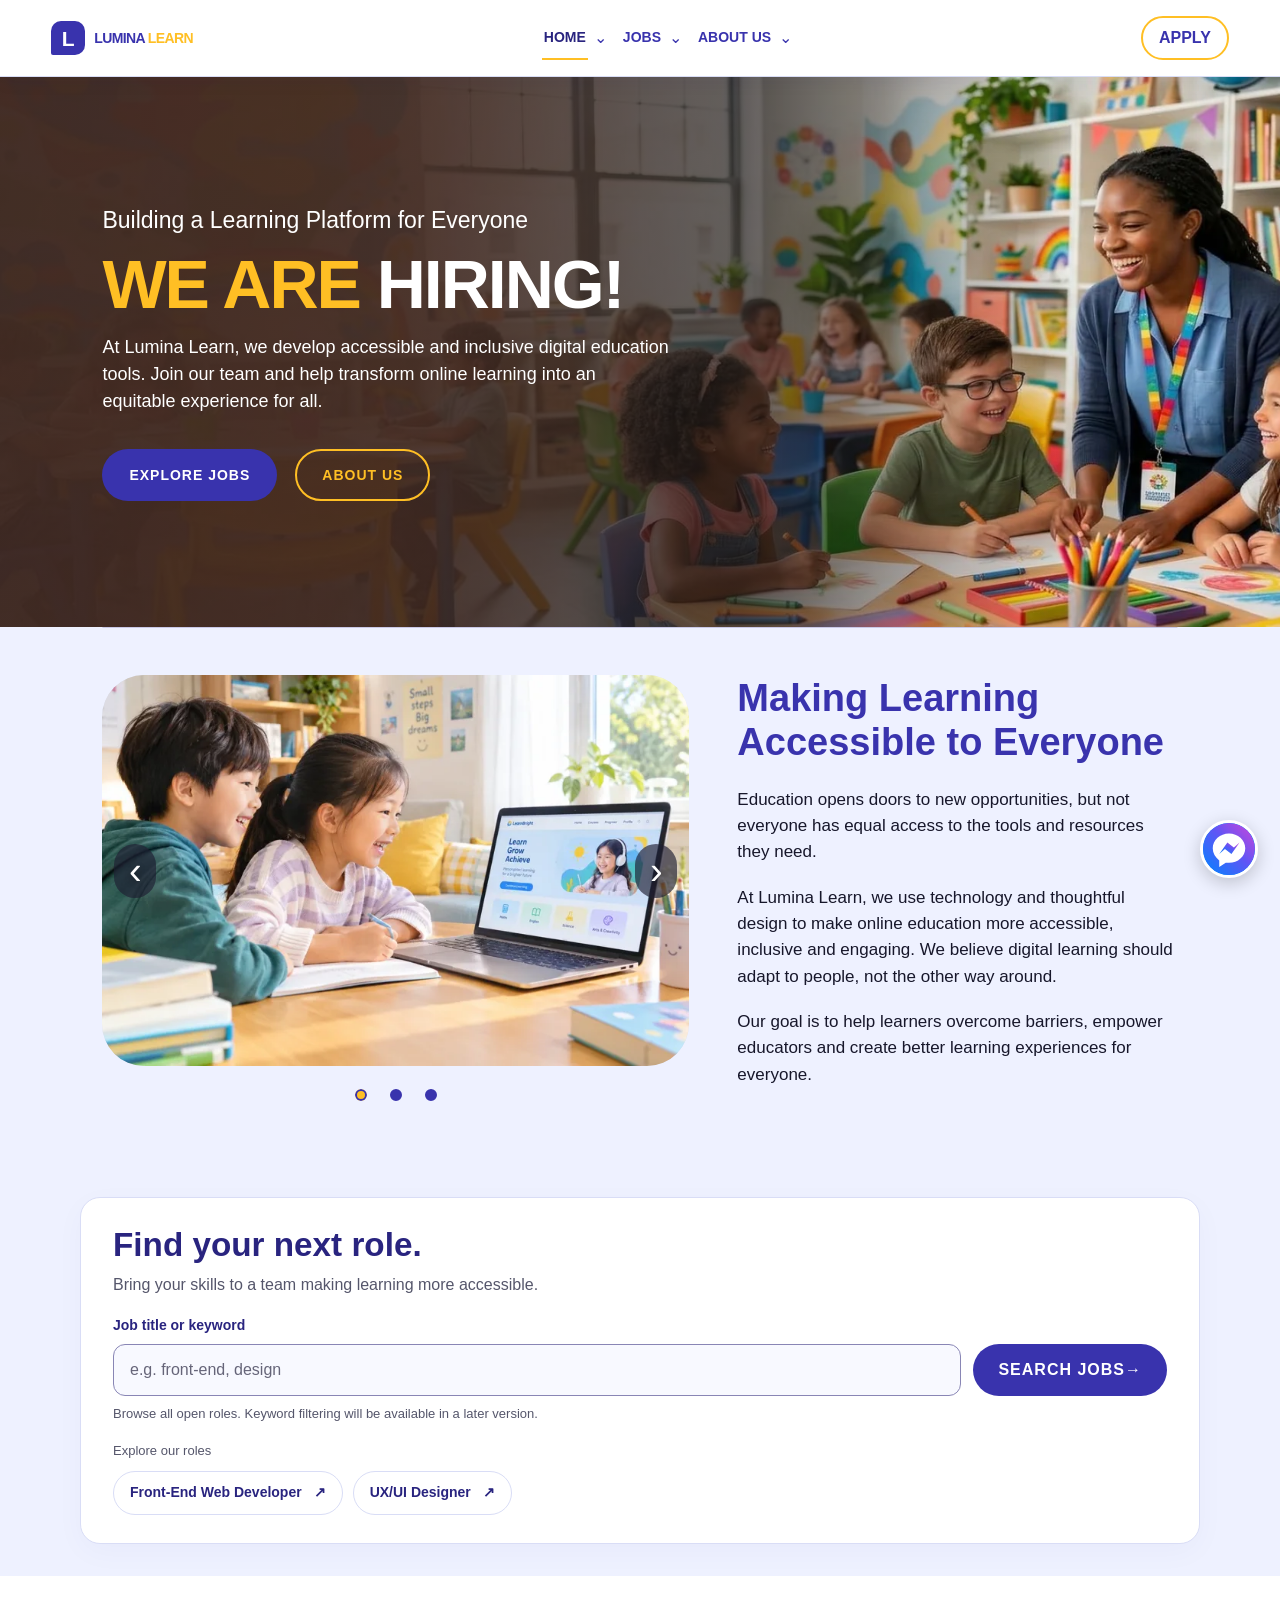
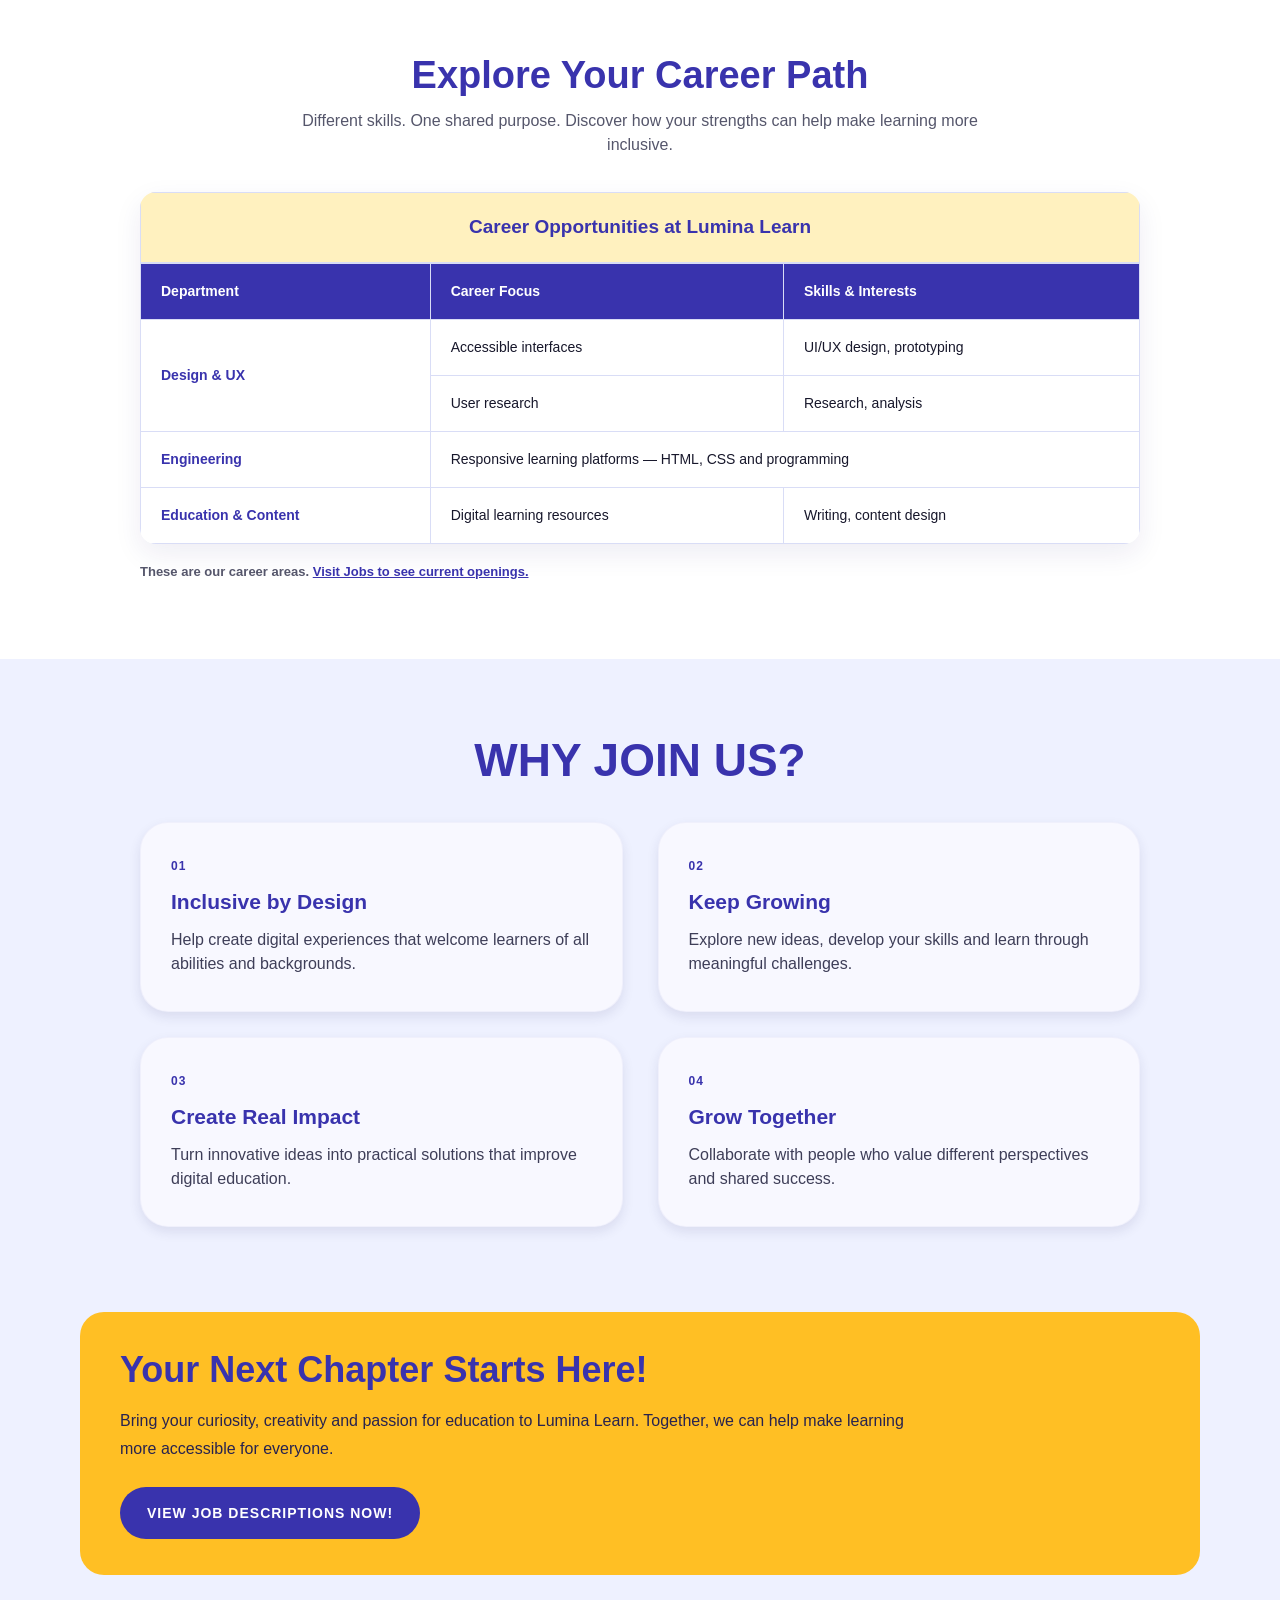
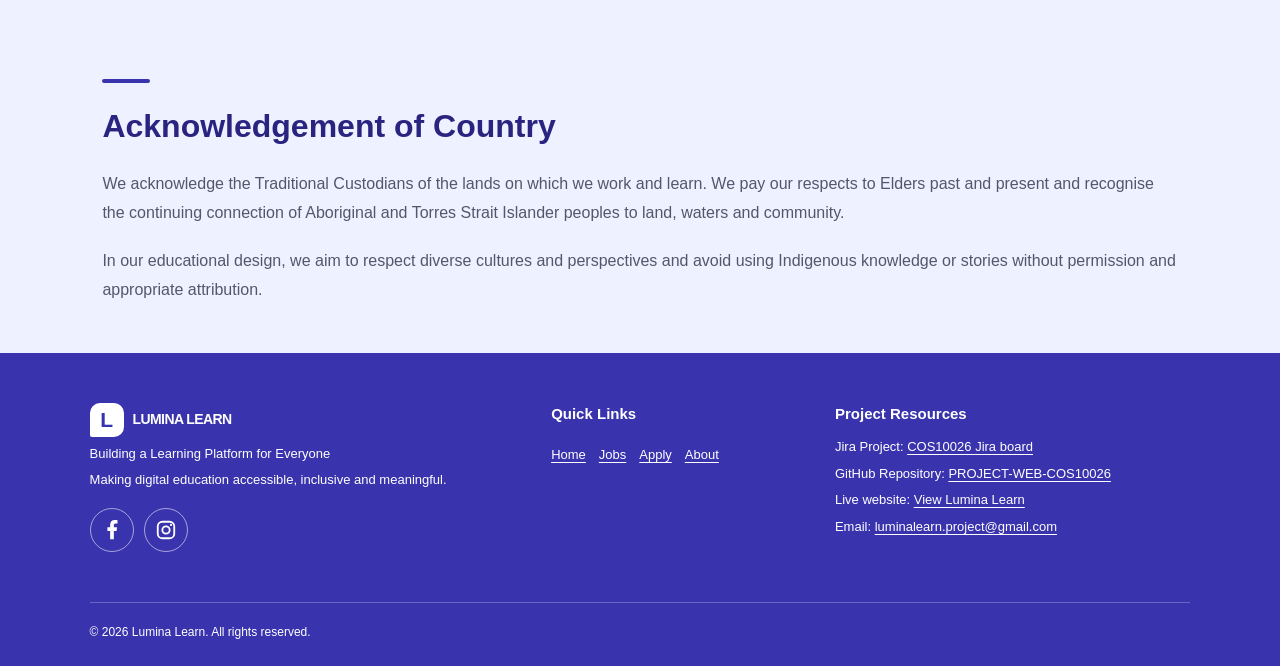
==== commit a9af21f8: "Update shared sections and notes" ====
--- a/index.html
+++ b/index.html
@@ -1,20 +1,21 @@
 <!DOCTYPE html>
 <html lang="en">
  <head>
-  <meta charset="utf-8">
-  <meta content="width=device-width, initial-scale=1.0" name="viewport">
-  <meta content="#3933ad" name="theme-color">
-  <meta content="website" property="og:type">
-  <meta content="Lumina Learn" property="og:site_name">
-  <meta content="Lumina Learn | Careers" property="og:title">
-  <meta content="Join Lumina Learn and help make digital education accessible to everyone." property="og:description">
+  <meta charset="utf-8"/>
+  <meta content="width=device-width, initial-scale=1.0" name="viewport"/>
+  <meta content="#3933ad" name="theme-color"/>
+  <meta content="website" property="og:type"/>
+  <meta content="Lumina Learn" property="og:site_name"/>
+  <meta content="Lumina Learn | Careers" property="og:title"/>
+  <meta content="Join Lumina Learn and help make digital education accessible to everyone." property="og:description"/>
   <title>
    Lumina Learn | Careers
   </title>
-  <link href="images/favicon.ico" rel="icon" sizes="any">
-  <link href="images/favicon.svg" rel="icon" type="image/svg+xml">
-  <link as="image" href="images/hero-classroom.webp" rel="preload">
-  <link href="styles.css" rel="stylesheet">
+  <link href="images/favicon.ico" rel="icon" sizes="any"/>
+  <link href="images/favicon.svg" rel="icon" type="image/svg+xml"/>
+  <link as="image" href="images/hero-classroom.webp" rel="preload"/>
+  <!--LINK TO style.css-->
+  <link href="styles.css" rel="stylesheet"/>
   <style>
    .home-page #job-keyword { caret-color: var(--purple); }
   </style>
@@ -23,6 +24,8 @@
   <a class="skip-link" href="#home-main">
    Skip to main content
   </a>
+  <!-- STICKY NAVIGATION-->
+  <!-- LOGO -->
   <header class="site-header">
    <a aria-label="Lumina Learn home" class="brand" href="index.html#home">
     <span class="brand-mark">
@@ -35,6 +38,7 @@
      </span>
     </span>
    </a>
+   <!-- HOME -->
    <nav aria-label="Main navigation" class="main-nav">
     <div class="nav-dropdown">
      <a aria-current="page" class="nav-link active" href="index.html#home">
@@ -55,6 +59,7 @@
       </a>
      </div>
     </div>
+    <!-- JOBS -->
     <div class="nav-dropdown">
      <a class="nav-link" href="jobs.html">
       Jobs
@@ -71,6 +76,7 @@
       </a>
      </div>
     </div>
+    <!-- ABOUT US -->
     <div class="nav-dropdown">
      <a class="nav-link" href="about.html">
       About Us
@@ -94,89 +100,15 @@
      </div>
     </div>
    </nav>
+   <!-- HEADER ACTIONS -->
    <div class="header-actions">
     <a class="apply-button" href="apply.html">
      Apply
     </a>
    </div>
-   <details class="mobile-menu">
-    <summary class="mobile-menu-toggle">
-     <span aria-hidden="true" class="mobile-menu-bars">
-      <span>
-      </span>
-      <span>
-      </span>
-      <span>
-      </span>
-     </span>
-     <span class="mobile-menu-label">
-      <span class="menu-label-open">
-       Menu
-      </span>
-      <span class="menu-label-close">
-       Close
-      </span>
-     </span>
-    </summary>
-    <nav aria-label="Mobile navigation" class="mobile-menu-panel">
-     <details class="mobile-nav-group">
-      <summary>
-       Home
-      </summary>
-      <a class="" href="index.html#home">
-       Home overview
-      </a>
-      <a class="" href="index.html#our-impact">
-       Our mission
-      </a>
-      <a class="" href="index.html#career">
-       Career paths
-      </a>
-      <a class="" href="index.html#why-join-us">
-       Why join us?
-      </a>
-     </details>
-     <details class="mobile-nav-group">
-      <summary>
-       Jobs
-      </summary>
-      <a class="" href="jobs.html">
-       Jobs overview
-      </a>
-      <a class="" href="jobs.html#frontend-developer">
-       Front-End Web Developer
-      </a>
-      <a class="" href="jobs.html#ux-ui-designer">
-       UX/UI Designer
-      </a>
-     </details>
-     <details class="mobile-nav-group">
-      <summary>
-       About Us
-      </summary>
-      <a class="" href="about.html">
-       About Us overview
-      </a>
-      <a class="" href="about.html#our-project">
-       Our project
-      </a>
-      <a class="" href="about.html#group-info">
-       Get to know us
-      </a>
-      <a class="" href="about.html#team-members">
-       Meet our team
-      </a>
-      <a class="" href="about.html#site-footer">
-       Contact us
-      </a>
-     </details>
-     <a class="" href="apply.html">
-      Apply
-     </a>
-    </nav>
-   </details>
   </header>
   <main id="home-main" tabindex="-1">
+   <!-- HOME -->
    <section class="hero" id="home">
     <div class="hero-copy">
      <p class="eyebrow">
@@ -203,34 +135,58 @@
      </div>
     </div>
    </section>
+   <!-- SLIDER, use AI for method suggestion, youtube: https://www.youtube.com/watch?v=3erWBgEOrmE -->
    <section class="impact-section" id="our-impact">
     <fieldset class="image-slider">
-     <legend>Learning at Lumina Learn</legend>
-     <input checked="" id="learning-slide-1" name="learning-slide" type="radio">
-     <input id="learning-slide-2" name="learning-slide" type="radio">
-     <input id="learning-slide-3" name="learning-slide" type="radio">
+     <legend>
+      Learning at Lumina Learn
+     </legend>
+     <input checked="" id="learning-slide-1" name="learning-slide" type="radio"/>
+     <input id="learning-slide-2" name="learning-slide" type="radio"/>
+     <input id="learning-slide-3" name="learning-slide" type="radio"/>
      <div class="slider-window">
       <div class="slider-track">
-       <img alt="Two children using an online learning platform together on a laptop." decoding="async" height="1024" loading="lazy" sizes="(max-width: 700px) 90vw, 50vw" src="images/learning1.webp" srcset="images/learning1-480.webp 480w, images/learning1-768.webp 768w, images/learning1-1200.webp 1200w" width="1536">
-       <img alt="A child exploring online courses and tracking learning progress." decoding="async" height="1024" loading="lazy" sizes="(max-width: 700px) 90vw, 50vw" src="images/learning2.webp" srcset="images/learning2-480.webp 480w, images/learning2-768.webp 768w, images/learning2-1200.webp 1200w" width="1536">
-       <img alt="A child celebrating a completed maths exercise, with illustrated learning progress charts." decoding="async" height="1024" loading="lazy" sizes="(max-width: 700px) 90vw, 50vw" src="images/learning3.webp" srcset="images/learning3-480.webp 480w, images/learning3-768.webp 768w, images/learning3-1200.webp 1200w" width="1536">
+       <img alt="Two children using an online learning platform together on a laptop." decoding="async" height="1024" loading="lazy" sizes="(max-width: 700px) 90vw, 50vw" src="images/learning1.webp" srcset="images/learning1-480.webp 480w, images/learning1-768.webp 768w, images/learning1-1200.webp 1200w" width="1536"/>
+       <img alt="A child exploring online courses and tracking learning progress." decoding="async" height="1024" loading="lazy" sizes="(max-width: 700px) 90vw, 50vw" src="images/learning2.webp" srcset="images/learning2-480.webp 480w, images/learning2-768.webp 768w, images/learning2-1200.webp 1200w" width="1536"/>
+       <img alt="A child celebrating a completed maths exercise, with illustrated learning progress charts." decoding="async" height="1024" loading="lazy" sizes="(max-width: 700px) 90vw, 50vw" src="images/learning3.webp" srcset="images/learning3-480.webp 480w, images/learning3-768.webp 768w, images/learning3-1200.webp 1200w" width="1536"/>
       </div>
      </div>
      <div class="slider-dots">
+      <!-- SLIDE 1 -->
       <label for="learning-slide-1">
-       <span class="slider-label">Show image 1 of 3</span>
-       <span aria-hidden="true" class="slider-arrow slider-prev" title="Previous image">‹</span>
-       <span aria-hidden="true" class="slider-arrow slider-next" title="Next image">›</span>
+       <span class="slider-label">
+        Show image 1 of 3
+       </span>
+       <span aria-hidden="true" class="slider-arrow slider-prev" title="Previous image">
+        ‹
+       </span>
+       <span aria-hidden="true" class="slider-arrow slider-next" title="Next image">
+        ›
+       </span>
       </label>
+      <!-- SLIDE 2 -->
       <label for="learning-slide-2">
-       <span class="slider-label">Show image 2 of 3</span>
-       <span aria-hidden="true" class="slider-arrow slider-prev" title="Previous image">‹</span>
-       <span aria-hidden="true" class="slider-arrow slider-next" title="Next image">›</span>
+       <span class="slider-label">
+        Show image 2 of 3
+       </span>
+       <span aria-hidden="true" class="slider-arrow slider-prev" title="Previous image">
+        ‹
+       </span>
+       <span aria-hidden="true" class="slider-arrow slider-next" title="Next image">
+        ›
+       </span>
       </label>
+      <!-- SLIDE 3 -->
       <label for="learning-slide-3">
-       <span class="slider-label">Show image 3 of 3</span>
-       <span aria-hidden="true" class="slider-arrow slider-prev" title="Previous image">‹</span>
-       <span aria-hidden="true" class="slider-arrow slider-next" title="Next image">›</span>
+       <span class="slider-label">
+        Show image 3 of 3
+       </span>
+       <span aria-hidden="true" class="slider-arrow slider-prev" title="Previous image">
+        ‹
+       </span>
+       <span aria-hidden="true" class="slider-arrow slider-next" title="Next image">
+        ›
+       </span>
       </label>
      </div>
     </fieldset>
@@ -254,7 +210,9 @@
      </p>
     </div>
    </section>
+   <!-- SEARCH BAR -->
    <section class="home-role-browser" id="find-role">
+    <!-- INTRO -->
     <div class="home-role-intro">
      <h2 id="job-search-title">
       Find your next role.
@@ -263,12 +221,13 @@
       Bring your skills to a team making learning more accessible.
      </p>
     </div>
+    <!-- FORM -->
     <form action="jobs.html#open-roles" aria-describedby="job-search-note" class="home-search-form" method="get" role="search">
      <label for="job-keyword">
       Job title or keyword
      </label>
      <div class="home-search-controls">
-      <input id="job-keyword" maxlength="80" name="keywords" placeholder="e.g. front-end, design" type="search">
+      <input id="job-keyword" maxlength="80" name="keywords" placeholder="e.g. front-end, design" type="search"/>
       <button class="button button-dark" type="submit">
        Search jobs
        <span aria-hidden="true">
@@ -280,6 +239,7 @@
       Browse all open roles. Keyword filtering will be available in a later version.
      </p>
     </form>
+    <!-- LINKS -->
     <div class="home-role-links">
      <span>
       Explore our roles
@@ -298,6 +258,7 @@
      </a>
     </div>
    </section>
+   <!--CARREER PATH-->
    <section class="career-section" id="career">
     <div class="section-heading">
      <h2>
@@ -377,6 +338,7 @@
      </a>
     </p>
    </section>
+   <!---WHY JOIN US-->
    <section class="why-section" id="why-join-us">
     <div class="section-heading">
      <h2>
@@ -443,6 +405,17 @@
      View Job Descriptions Now!
     </a>
    </section>
+   <section aria-labelledby="country-title" class="country-acknowledgement">
+    <h2 id="country-title">
+     Acknowledgement of Country
+    </h2>
+    <p>
+     We acknowledge the Traditional Custodians of the lands on which we work and learn. We pay our respects to Elders past and present and recognise the continuing connection of Aboriginal and Torres Strait Islander peoples to land, waters and community.
+    </p>
+    <p>
+     In our educational design, we aim to respect diverse cultures and perspectives and avoid using Indigenous knowledge or stories without permission and appropriate attribution.
+    </p>
+   </section>
   </main>
   <footer class="site-footer" id="site-footer">
    <div class="footer-brand">
@@ -465,10 +438,10 @@
     </p>
     <div class="footer-social">
      <a aria-label="Facebook (opens in a new tab)" class="footer-social-icon" href="https://www.facebook.com/profile.php?id=61596296752214" rel="noopener noreferrer" target="_blank">
-      <img alt="" height="22" src="images/social-facebook.svg" width="22">
+      <img alt="" height="22" src="images/social-facebook.svg" width="22"/>
      </a>
      <a aria-label="Instagram (opens in a new tab)" class="footer-social-icon" href="https://www.instagram.com/luminalearn.project/" rel="noopener noreferrer" target="_blank">
-      <img alt="" height="22" src="images/social-instagram.svg" width="22">
+      <img alt="" height="22" src="images/social-instagram.svg" width="22"/>
      </a>
     </div>
    </div>
@@ -522,7 +495,7 @@
     © 2026 Lumina Learn. All rights reserved.
    </p>
    <a aria-label="Message Lumina Learn on Messenger (opens in a new tab)" class="messenger-float" href="https://m.me/61596296752214" rel="noopener noreferrer" target="_blank">
-    <img alt="" height="52" src="images/messenger-icon.svg" width="52">
+    <img alt="" height="52" src="images/messenger-icon.svg" width="52"/>
    </a>
   </footer>
  </body>
--- a/styles.css
+++ b/styles.css
@@ -244,6 +244,35 @@
 
 .button-dark:hover {
     background: var(--purple-dark);
+}
+
+
+.country-acknowledgement {
+    padding: 48px 8%;
+    background: var(--lavender);
+}
+.country-acknowledgement::before {
+    content: "";
+    display: block;
+    width: 48px;
+    height: 4px;
+    margin-bottom: 24px;
+    border-radius: 3px;
+    background: var(--purple);
+}
+.country-acknowledgement h2 {
+    margin: 0 0 24px;
+    color: var(--purple-dark);
+    font-size: 2rem;
+    line-height: 1.2;
+}
+.country-acknowledgement p {
+    margin: 0 0 20px;
+    color: var(--muted);
+    line-height: 1.8;
+}
+.country-acknowledgement p:last-child {
+    margin-bottom: 0;
 }
 
 .site-footer {
@@ -576,6 +605,7 @@
     display: block;
     border: 8px solid var(--lavender);
     border-radius: 50%;
+    color: var(--white);
     background: var(--purple);
     cursor: pointer;
     transition: background-color 0.2s ease, transform 0.2s ease;
@@ -584,6 +614,7 @@
 #learning-slide-1:checked ~ .slider-dots label[for="learning-slide-1"],
 #learning-slide-2:checked ~ .slider-dots label[for="learning-slide-2"],
 #learning-slide-3:checked ~ .slider-dots label[for="learning-slide-3"] {
+    color: var(--purple-dark);
     background: var(--yellow);
     box-shadow: inset 0 0 0 2px var(--purple);
 }
@@ -997,6 +1028,7 @@
 
 /* JOBS - jobs.html - Nguyễn Minh Hiếu */
 
+/* hidden text */
 .jobs-page .jobs-visually-hidden {
     position: absolute;
     width: 1px;
@@ -1007,12 +1039,14 @@
     white-space: nowrap;
 }
 
+/* page intro and layout */
 .jobs-page .jobs-hero {
     display: block;
     text-align: center;
     padding: 55px 8%;
 }
 
+/* decoration  */
 .jobs-page .jobs-hero h1 {
     margin: 0 0 24px;
     color: var(--purple);
@@ -1022,11 +1056,20 @@
 }
 
 .jobs-page .jobs-hero h1 span {
-    color: var(--purple-dark);
-    text-decoration: underline;
-    text-decoration-color: var(--yellow);
-    text-decoration-thickness: 5px;
-    text-underline-offset: 7px;
+    position: relative;
+    display: inline-block;
+    max-width: 100%;
+    color: var(--purple-dark);
+}
+
+.jobs-page .jobs-hero h1 span::after {
+    content: "";
+    position: absolute;
+    right: 0;
+    bottom: -7px;
+    left: 0;
+    height: 5px;
+    background: var(--yellow);
 }
 
 .jobs-page .jobs-hero-copy > p:not(.section-kicker) {
@@ -1039,6 +1082,7 @@
     gap: 16px;
 }
 
+/* content */
 .jobs-page .jobs-content {
     padding: 55px 6% 65px;
     background: var(--surface-soft);
@@ -1070,12 +1114,14 @@
     font-size: 0.8125rem;
 }
 
+/* main content */
 .jobs-page .jobs-layout {
     display: flow-root;
     max-width: 1220px;
     margin: 0 auto;
 }
 
+/* aside */
 .jobs-page .jobs-aside {
     float: right;
     width: 25%;
@@ -1142,6 +1188,7 @@
     margin-bottom: 9px;
 }
 
+/* apply steps */
 .jobs-page .jobs-application-steps {
     max-width: 1220px;
     margin: 32px auto 0;
@@ -1235,6 +1282,7 @@
     white-space: normal;
 }
 
+/* overview cards */
 .jobs-page .jobs-list {
     width: 72%;
 }
@@ -1300,6 +1348,7 @@
     font-weight: 400;
 }
 
+/* full job infomation */
 .jobs-page .job-disclosure > summary {
     display: flex;
     align-items: center;
@@ -1376,6 +1425,7 @@
     color: var(--muted);
 }
 
+/* data : salary,location,... */
 .jobs-page .job-meta {
     display: grid;
     grid-template-columns: repeat(2, minmax(0, 1fr));
@@ -1400,6 +1450,7 @@
     font-size: 0.875rem;
 }
 
+/* responsibilities and skills */
 .jobs-page .job-detail {
     margin-top: 25px;
 }
@@ -1427,6 +1478,7 @@
     font-weight: 700;
 }
 
+/* button and job reference */
 .jobs-page .job-detail-footer {
     display: flex;
     flex-wrap: wrap;
@@ -1448,9 +1500,9 @@
     letter-spacing: 0.5px;
 }
 
+/* respect */
 .jobs-page .jobs-inclusion {
-    display: grid;
-    grid-template-columns: 1.2fr 1fr;
+    display: block;
     gap: 50px;
     padding: 55px 8%;
     background: var(--yellow-soft);
@@ -1923,37 +1975,6 @@
     padding: 20px;
 }
 
-.about-page .about-country {
-    max-width: 1120px;
-    margin: 24px auto 44px;
-    padding: 0 40px;
-    background: transparent;
-    border-top: 0;
-}
-
-.about-page .about-country h2 {
-    margin: 0 0 16px;
-    color: var(--purple-dark);
-    font-size: 1.5rem;
-}
-
-.about-page .about-country h2::before {
-    content: "";
-    display: block;
-    width: 36px;
-    height: 3px;
-    margin-bottom: 18px;
-    border-radius: 2px;
-    background: var(--purple);
-}
-
-.about-page .about-country p {
-    color: #3e3e58;
-    max-width: 960px;
-    font-size: 0.875rem;
-    line-height: 1.8;
-}
-
 .about-page .cta-section {
     max-width: 1120px;
     margin: 0 auto 64px;
@@ -2419,161 +2440,13 @@
     margin-top: 15px;
 }
 
-.mobile-menu {
-    display: none;
-    position: static;
-}
-
-.mobile-menu-toggle {
-    flex-direction: column;
-    gap: 4px;
-    min-width: max(48px, 2.75rem);
-    min-height: max(48px, 3rem);
-    color: var(--purple-dark);
-    display: flex;
-    align-items: center;
-    justify-content: center;
-    border: 1px solid var(--line);
-    border-radius: 12px;
-    background: white;
-    cursor: pointer;
-    list-style: none;
-}
-
-.mobile-menu-toggle::-webkit-details-marker {
-    display: none;
-}
-
-.mobile-menu-toggle:focus-visible {
-    outline: 3px solid var(--purple-dark);
-    outline-offset: 3px;
-}
-
-.mobile-menu-bars {
-    display: flex;
-    flex-direction: column;
-    gap: 5px;
-    position: relative;
-    width: 22px;
-    height: 14px;
-}
-
-.mobile-menu-bars > span {
-    width: 22px;
-    height: 2px;
-    background: var(--purple);
-    position: absolute;
-    left: 0;
-}
-
-.mobile-menu[open] .mobile-menu-toggle {
-    background: var(--lavender);
-    border-color: var(--purple);
-}
-
-.mobile-menu-panel {
-    position: absolute;
-    top: calc(100% + 10px);
-    right: 0;
-    z-index: 1100;
-    width: min(290px, calc(100vw - 32px));
-    padding: 10px;
-    max-height: calc(100vh - 110px);
-    max-height: calc(100dvh - max(110px, 7rem));
-    overflow-y: auto;
-    border: 1px solid var(--line);
-    border-radius: 16px;
-    background: white;
-    box-shadow: 0 12px 30px rgba(31,29,94,.18);
-}
-
-.mobile-nav-group summary {
-    padding: 12px 14px;
-    min-height: 44px;
-    color: var(--purple-dark);
-    font-weight: 700;
-    cursor: pointer;
-    border-radius: 8px;
-}
-
-.mobile-nav-group[open] summary {
-    background: var(--lavender);
-}
-
-.mobile-nav-group summary:focus-visible {
-    outline: 3px solid var(--purple-dark);
-    outline-offset: -3px;
-}
-
-.mobile-nav-group a {
-    margin-left: 12px;
-    font-size: 0.8125rem;
-    font-weight: 400;
-}
-
-.mobile-menu-panel a {
-    display: block;
-    padding: 12px 14px;
-    min-height: 44px;
-    border-radius: 8px;
-    color: var(--purple-dark);
-    font-weight: 700;
-    text-decoration: none;
-}
-
-.mobile-menu-panel a:hover,
-.mobile-menu-panel a:active,
-.mobile-menu-panel a:focus-visible,
-.mobile-menu-panel a[aria-current="page"] {
-    background: var(--lavender);
-    font-weight: 800;
-}
-
-.mobile-menu-panel a:focus-visible {
-    outline: 3px solid var(--purple-dark);
-    outline-offset: -3px;
-}
-
-.mobile-menu-label {
-    font-size: 0.8125rem;
-    line-height: 1;
-    font-weight: 700;
-}
-
-.menu-label-close,
-.mobile-menu[open] .menu-label-open {
-    display: none;
-}
-
-.mobile-menu[open] .menu-label-close {
-    display: inline;
-}
-
-.mobile-menu-bars > span:nth-child(1) {
-    top: 0;
-}
-
-.mobile-menu-bars > span:nth-child(2) {
-    top: 6px;
-}
-
-.mobile-menu-bars > span:nth-child(3) {
-    top: 12px;
-}
-
-.mobile-menu[open] .mobile-menu-bars > span:nth-child(1) {
-    top: 6px;
-    transform: rotate(45deg);
-}
-
-.mobile-menu[open] .mobile-menu-bars > span:nth-child(2) {
-    opacity: 0;
-}
-
-.mobile-menu[open] .mobile-menu-bars > span:nth-child(3) {
-    top: 6px;
-    transform: rotate(-45deg);
-}
+
+
+
+
+
+
+
 
 .apply-page .apply-error-region {
     display: flow-root;
@@ -2636,647 +2509,16 @@
     box-shadow: 0 0 0 6px var(--purple-dark);
 }
 
-@media (max-width: 950px) {
-.site-header {
-        gap: 14px;
-        padding-inline: 4%;
-    }
-
-.main-nav {
-        gap: 14px;
-    }
-
-.brand-name {
-        font-size: 0.875rem;
-    }
-
-.apply-button {
-        padding: 8px 16px;
-    }
-}
-
-@media (max-width: 700px) {
-.nav-link {
-        font-size: 0.75rem;
-    }
-
-.header-actions {
-        margin-left: auto;
-        gap: 10px;
-    }
-
-.apply-button {
-        padding: 7px 13px;
-        font-size: 0.75rem;
-    }
-
-.site-footer {
-        grid-template-columns: 1fr;
-        gap: 28px;
-        padding: 40px 7% 22px;
-    }
-
-.copyright {
-        grid-column: auto;
-    }
-}
-
 @media (prefers-reduced-motion: reduce) {
 html {
         scroll-behavior: auto;
-    }*,
+    }
+
+    *,
     *::before,
     *::after {
         transition-duration: 0.01ms !important;
         animation-duration: 0.01ms !important;
-    }
-}
-
-@media (max-width: 1024px), (hover: none) {
-.site-header .main-nav { display: none; }
-
-.site-header .mobile-menu { display: block; }
-
-.site-header { min-height: max(80.8px, 5.05rem); }
-
-.site-header .header-actions { padding-right: 64px; }
-
-.site-header .mobile-menu-toggle { position: absolute; top: 16px; right: 5%; }
-
-.site-header .mobile-menu:not([open]) { width: 0; margin-left: -28px; }
-
-.site-header:has(.mobile-menu[open]) { position: relative; }
-
-.site-header .mobile-menu[open] { flex-basis: 100%; width: 100%; }
-
-.site-header .mobile-menu[open] .mobile-menu-panel {
-        position: static;
-        width: 100%;
-        max-height: none;
-        overflow: visible;
-        box-shadow: none;
-    }
-}
-
-@media (max-width: 700px) {
-.site-header {
-        flex-wrap: wrap;
-        gap: 8px;
-        padding: 12px 4%;
-    }
-
-.site-header .brand-mark {
-        width: 28px;
-        height: 28px;
-        font-size: 1.125rem;
-    }
-
-.site-header .brand {
-        gap: 6px;
-    }
-
-.site-header .brand-name {
-        font-size: 0.75rem;
-    }
-
-.site-header .header-actions {
-        gap: 8px;
-        margin-left: auto;
-    }
-
-.site-header { min-height: max(72.8px, 4.55rem); }
-
-.site-header .mobile-menu-toggle { top: 12px; right: 4%; }
-
-.site-header .mobile-menu:not([open]) { margin-left: -8px; }
-
-.site-header .apply-button {
-        padding: 8px 12px;
-        font-size: 0.75rem;
-    }
-}
-
-@media (max-width: 950px) {
-.impact-section {
-        grid-template-columns: 1fr 0.9fr;
-    }
-
-.about-strip {
-        grid-template-columns: 1fr 1fr;
-    }
-
-.about-strip .text-link {
-        grid-column: 1 / -1;
-    }
-}
-
-@media (max-width: 700px) {
-.hero {
-        grid-template-columns: 1fr;
-        padding: 55px 7%;
-        background-image: linear-gradient(rgba(34, 27, 25, 0.72), rgba(34, 27, 25, 0.72)), url("images/hero-classroom.webp");
-    }
-
-.impact-section {
-        grid-template-columns: 1fr;
-        padding: 45px 5%;
-    }
-
-.slider-track img {
-        aspect-ratio: 3 / 2;
-    }
-
-.impact-copy h2 {
-        margin-top: 0;
-    }
-
-.career-section,
-    .why-section {
-        padding: 55px 5%;
-    }
-
-.benefit-grid {
-        grid-template-columns: 1fr;
-        gap: 18px;
-    }
-
-.benefit-card {
-        min-height: auto;
-    }
-
-.about-strip {
-        grid-template-columns: 1fr;
-        padding: 45px 7%;
-    }
-
-.about-strip .text-link {
-        grid-column: auto;
-    }
-
-.cta-section {
-        margin: 0 4% 30px;
-        padding: 30px 25px;
-    }
-}
-
-@media (max-width: 1180px) {
-.home-role-browser { margin: 32px 5%; }
-}
-
-@media (max-width: 700px) {
-.home-role-browser { grid-template-columns: minmax(0, 1fr); margin: 28px 5%; padding: 22px 20px; }
-
-.home-role-links { align-items: stretch; flex-direction: column; }
-
-.home-role-links a { max-width: 100%; }
-}
-
-@media (max-width: 700px) {
-.home-search-controls { flex-direction: column; }
-
-.home-search-controls button { min-height: 50px; }
-}
-
-@media (max-width: 700px) {
-.home-page .hero {
-        padding: 55px 7%;
-    }
-
-.home-page .hero-actions {
-        gap: 12px;
-        margin-top: 26px;
-    }
-
-.home-page .impact-section {
-        padding: 36px 7% 44px;
-    }
-
-.home-page .impact-section::before {
-        width: 86%;
-    }
-}
-
-@media (max-width: 700px) {
-.home-page .about-strip {
-        width: 88%;
-        padding: 28px 24px;
-        border-radius: 20px;
-        grid-template-columns: minmax(0, 1fr);
-        margin-top: 28px;
-        gap: 16px;
-    }
-
-.home-page .about-strip > div {
-        grid-row: auto;
-    }
-
-.home-page .about-strip .text-link {
-        grid-column: 1;
-    }
-
-.home-page .cta-section {
-        width: 88%;
-        padding: 28px 24px;
-        border-radius: 20px;
-        margin-bottom: 40px;
-    }
-
-.home-page .cta-section .button {
-        max-width: 100%;
-        white-space: normal;
-        text-align: center;
-    }
-}
-
-@media (max-width: 800px) {
-.jobs-page .jobs-apply-steps { grid-template-columns: 1fr; }
-
-.jobs-page .jobs-application-steps { padding: 22px; }
-}
-
-@media (max-width: 700px) {
-.jobs-page .jobs-overview {
-        grid-template-columns: 1fr;
-    }
-
-.jobs-page .jobs-overview-card {
-        padding: 22px;
-    }
-}
-
-@media (max-width: 950px) {
-.jobs-page .jobs-hero {
-        gap: 30px;
-        padding: 55px 6%;
-    }
-
-.jobs-page .jobs-layout {
-        display: flex;
-        flex-direction: column;
-    }
-
-.jobs-page .jobs-list {
-        width: 100%;
-        order: 1;
-    }
-
-.jobs-page .jobs-aside {
-        float: none;
-        width: 100%;
-        margin: 30px 0 0;
-        order: 2;
-    }
-
-.jobs-page .jobs-inclusion {
-        gap: 30px;
-    }
-}
-
-@media (max-width: 700px) {
-.jobs-page .jobs-hero {
-        grid-template-columns: 1fr;
-        padding: 45px 6%;
-        gap: 35px;
-    }
-
-.jobs-page .jobs-hero h1 {
-        letter-spacing: -1px;
-    }
-
-.jobs-page .jobs-hero-copy > p:not(.section-kicker) {
-        font-size: 1rem;
-    }
-
-.jobs-page .jobs-content {
-        padding: 40px 5%;
-    }
-
-.jobs-page .jobs-heading {
-        align-items: flex-start;
-        flex-direction: column;
-        gap: 12px;
-    }
-
-.jobs-page .jobs-count {
-        margin: 0;
-    }
-
-.jobs-page .job-meta {
-        grid-template-columns: 1fr;
-    }
-
-.jobs-page .job-detail-footer {
-        align-items: flex-start;
-        flex-direction: column;
-    }
-
-.jobs-page .job-detail-footer .button {
-        width: 100%;
-    }
-
-.jobs-page .jobs-inclusion {
-        grid-template-columns: 1fr;
-        padding: 40px 6%;
-    }
-
-.jobs-page .main-nav .nav-link {
-        min-height: 44px;
-    }
-}
-
-@media (max-width: 950px) {
-.about-page .about-hero {
-        gap: 35px;
-        padding: 55px 6%;
-    }
-
-.about-page .about-values {
-        grid-template-columns: 1fr;
-    }
-}
-
-@media (max-width: 700px) {
-.about-page .about-hero {
-        grid-template-columns: 1fr;
-        padding: 45px 6%;
-    }
-
-.about-page .about-hero h1 {
-        letter-spacing: -1px;
-    }
-
-.about-page .about-hero > div:not(.about-hero-note) > p:not(.section-kicker) {
-        font-size: 1rem;
-    }
-
-.about-page .about-hero-note {
-        margin-right: 12px;
-    }
-
-.about-page .about-section {
-        padding: 45px 5%;
-    }
-
-.about-page .about-group-layout,
-    .about-page .about-team {
-        grid-template-columns: 1fr;
-        gap: 24px;
-    }
-
-.about-page .about-member {
-        padding: 24px;
-    }
-
-.about-page .about-facts th,
-    .about-page .about-facts td {
-        padding: 12px;
-        font-size: 0.8125rem;
-    }
-
-.about-page .about-country {
-        padding: 35px 6% 45px;
-    }
-
-.about-page .main-nav .nav-link {
-        min-height: 44px;
-    }
-}
-
-@media (max-width: 800px) {
-.about-page .about-country {
-        max-width: calc(100% - 40px);
-        padding: 0 24px;
-    }
-
-.about-page .cta-section {
-        max-width: calc(100% - 40px);
-        padding: 32px 24px;
-    }
-
-.about-page .about-hero {
-        grid-template-columns: 1fr;
-        padding: 50px 7%;
-        gap: 35px;
-    }
-
-.about-page .about-hero .about-hero-note {
-        max-width: 340px;
-        width: 90%;
-        justify-self: center;
-    }
-
-.about-page .about-group-layout {
-        grid-template-columns: 1fr;
-        gap: 25px;
-    }
-
-.about-page .about-team {
-        gap: 50px;
-    }
-
-.about-page .about-member,
-    .about-page .about-member:nth-child(even) {
-        grid-template-columns: 170px minmax(0, 1fr);
-        gap: 24px;
-        padding: 25px;
-        margin: 0;
-    }
-
-.about-page .member-photo {
-        width: 170px;
-    }
-
-.about-page .portrait-art {
-        height: 215px;
-    }
-
-
-
-.about-page .about-member .about-portrait,
-    .about-page .about-member:nth-child(even) .about-portrait {
-        grid-column: 1;
-        margin: -20px 0 0;
-    }
-
-.about-page .about-member dt,
-    .about-page .about-member dd,
-    .about-page .about-member:nth-child(even) dt,
-    .about-page .about-member:nth-child(even) dd {
-        grid-column: 2;
-    }
-}
-
-@media (max-width: 560px) {
-.about-page .about-country {
-        max-width: calc(100% - 32px);
-        margin: 20px auto 32px;
-        padding: 0 16px;
-    }
-
-.about-page .about-country h2 {
-        font-size: 1.375rem;
-    }
-
-.about-page .cta-section {
-        max-width: calc(100% - 32px);
-        margin-bottom: 40px;
-        padding: 28px 24px;
-        border-radius: 20px;
-    }
-
-.about-page .cta-section p:not(.section-kicker) {
-        font-size: 0.9375rem;
-    }
-
-.about-page .about-section {
-        padding: 45px 7%;
-    }
-
-.about-page .about-group-layout h2 {
-        font-size: 3.125rem;
-    }
-
-.about-page .about-member,
-    .about-page .about-member:nth-child(even) {
-        display: flex;
-        flex-direction: column;
-        gap: 0;
-        padding: 26px;
-    }
-
-.about-page .about-member .about-portrait,
-    .about-page .about-member:nth-child(even) .about-portrait {
-        order: -1;
-        align-self: center;
-        margin: -5px 0 32px;
-    }
-
-.about-page .member-photo {
-        width: 200px;
-    }
-
-.about-page .portrait-art {
-        height: 220px;
-    }
-
-.about-page .about-member dt {
-        font-size: 1.4375rem;
-    }
-
-.about-page .about-member .about-student-id {
-        align-self: flex-start;
-    }
-
-.about-page .about-hero h1 {
-        font-size: 3rem;
-        letter-spacing: -1px;
-    }
-
-.about-page .about-info-list {
-        padding: 24px 20px 24px 38px;
-        font-size: 0.875rem;
-    }
-
-
-
-.about-page .about-hero-note h2 {
-        font-size: 1.75rem;
-        line-height: 1.2;
-    }
-}
-
-@media (max-width: 800px) {
-.about-page .about-hero {
-        padding-bottom: 36px;
-    }
-
-.about-page .about-project-direction {
-        padding-top: 36px;
-    }
-
-.about-page .about-project-direction::before {
-        width: 86%;
-    }
-}
-
-@media (max-width: 700px) {
-.apply-page .apply-faq {
-        width: 88%;
-        padding: 24px 18px;
-        margin-bottom: 40px;
-    }
-}
-
-@media (max-width: 1050px) {
-.apply-page .apply-hero {
-        padding-inline: 5%;
-    }
-
-.apply-page .apply-layout {
-        grid-template-columns: minmax(0, 0.8fr) minmax(0, 1.6fr);
-        gap: 22px;
-        padding-inline: 5%;
-    }
-
-.apply-page .apply-form-grid {
-        grid-template-columns: 1fr;
-    }
-
-.apply-page .apply-guide {
-        padding: 22px;
-    }
-}
-
-@media (max-width: 800px) {
-.apply-page .apply-layout {
-        grid-template-columns: 1fr;
-        grid-template-areas: "references" "form" "support";
-        grid-template-rows: auto;
-    }
-
-.apply-page .apply-guide { padding: 18px; }
-
-.apply-page .apply-guide > p,
-    .apply-page .apply-role > span:last-child { display: none; }
-
-.apply-page .apply-guide h2 { font-size: 1.25rem; margin-bottom: 8px; }
-
-.apply-page .apply-role { margin-top: 8px; padding: 10px 12px; }
-
-.apply-page .apply-role strong { margin: 3px 0 0; font-size: 0.9375rem; }
-}
-
-@media (max-width: 700px) {
-.apply-page .apply-hero {
-        padding: 45px 6% 35px;
-    }
-
-.apply-page .apply-hero h1 {
-        letter-spacing: -1px;
-    }
-
-.apply-page .apply-hero > p:last-child {
-        font-size: 1rem;
-    }
-
-.apply-page .apply-layout {
-        padding-bottom: 40px;
-    }
-
-.apply-page .apply-fieldset {
-        padding: 18px 14px;
-    }
-
-.apply-page .apply-choice-list {
-        flex-direction: column;
-    }
-
-.apply-page .apply-submit-area .button {
-        width: 100%;
-    }
-
-.apply-page .main-nav .nav-link {
-        min-height: 44px;
     }
 }
 
@@ -3292,10 +2534,3 @@
     object-position: 40% center;
 }
 
-@media (max-width: 800px) {
-    .about-page .member-portrait-image { height: 215px; }
-}
-
-@media (max-width: 560px) {
-    .about-page .member-portrait-image { height: 220px; }
-}
